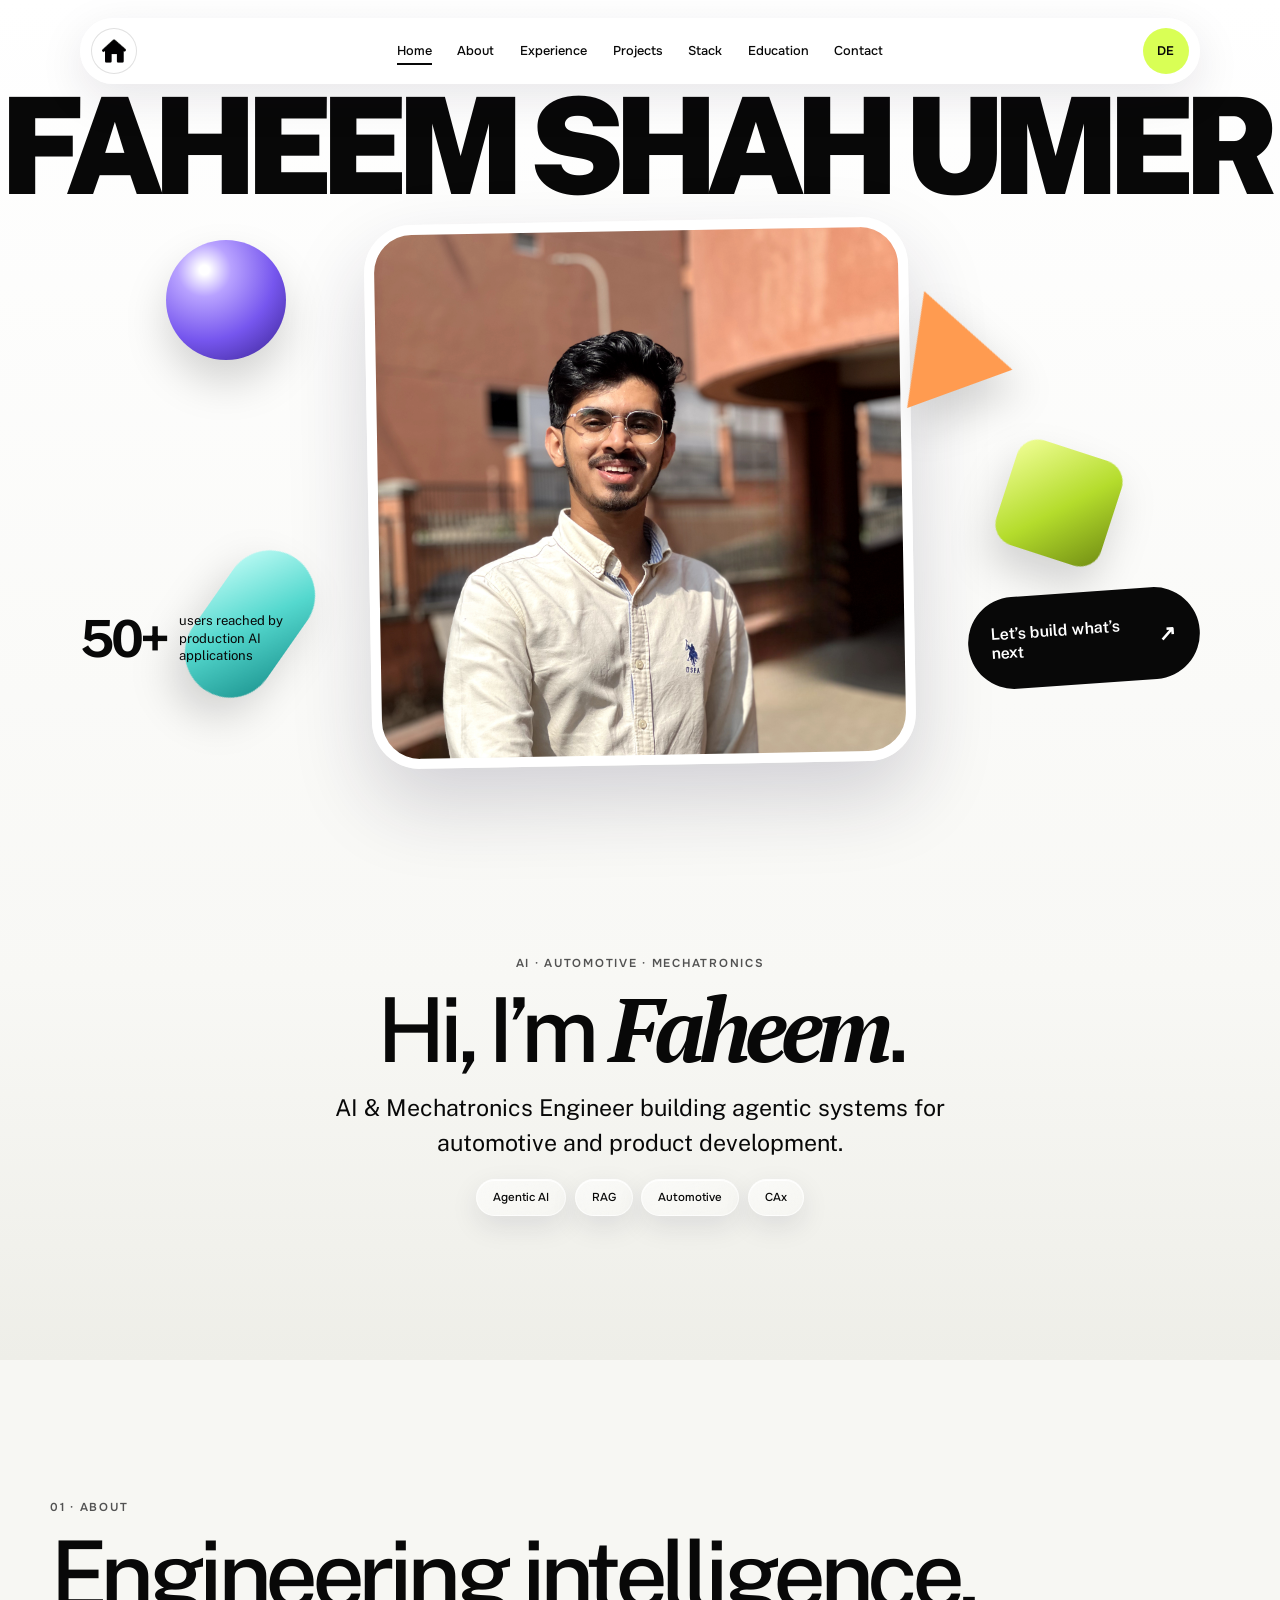
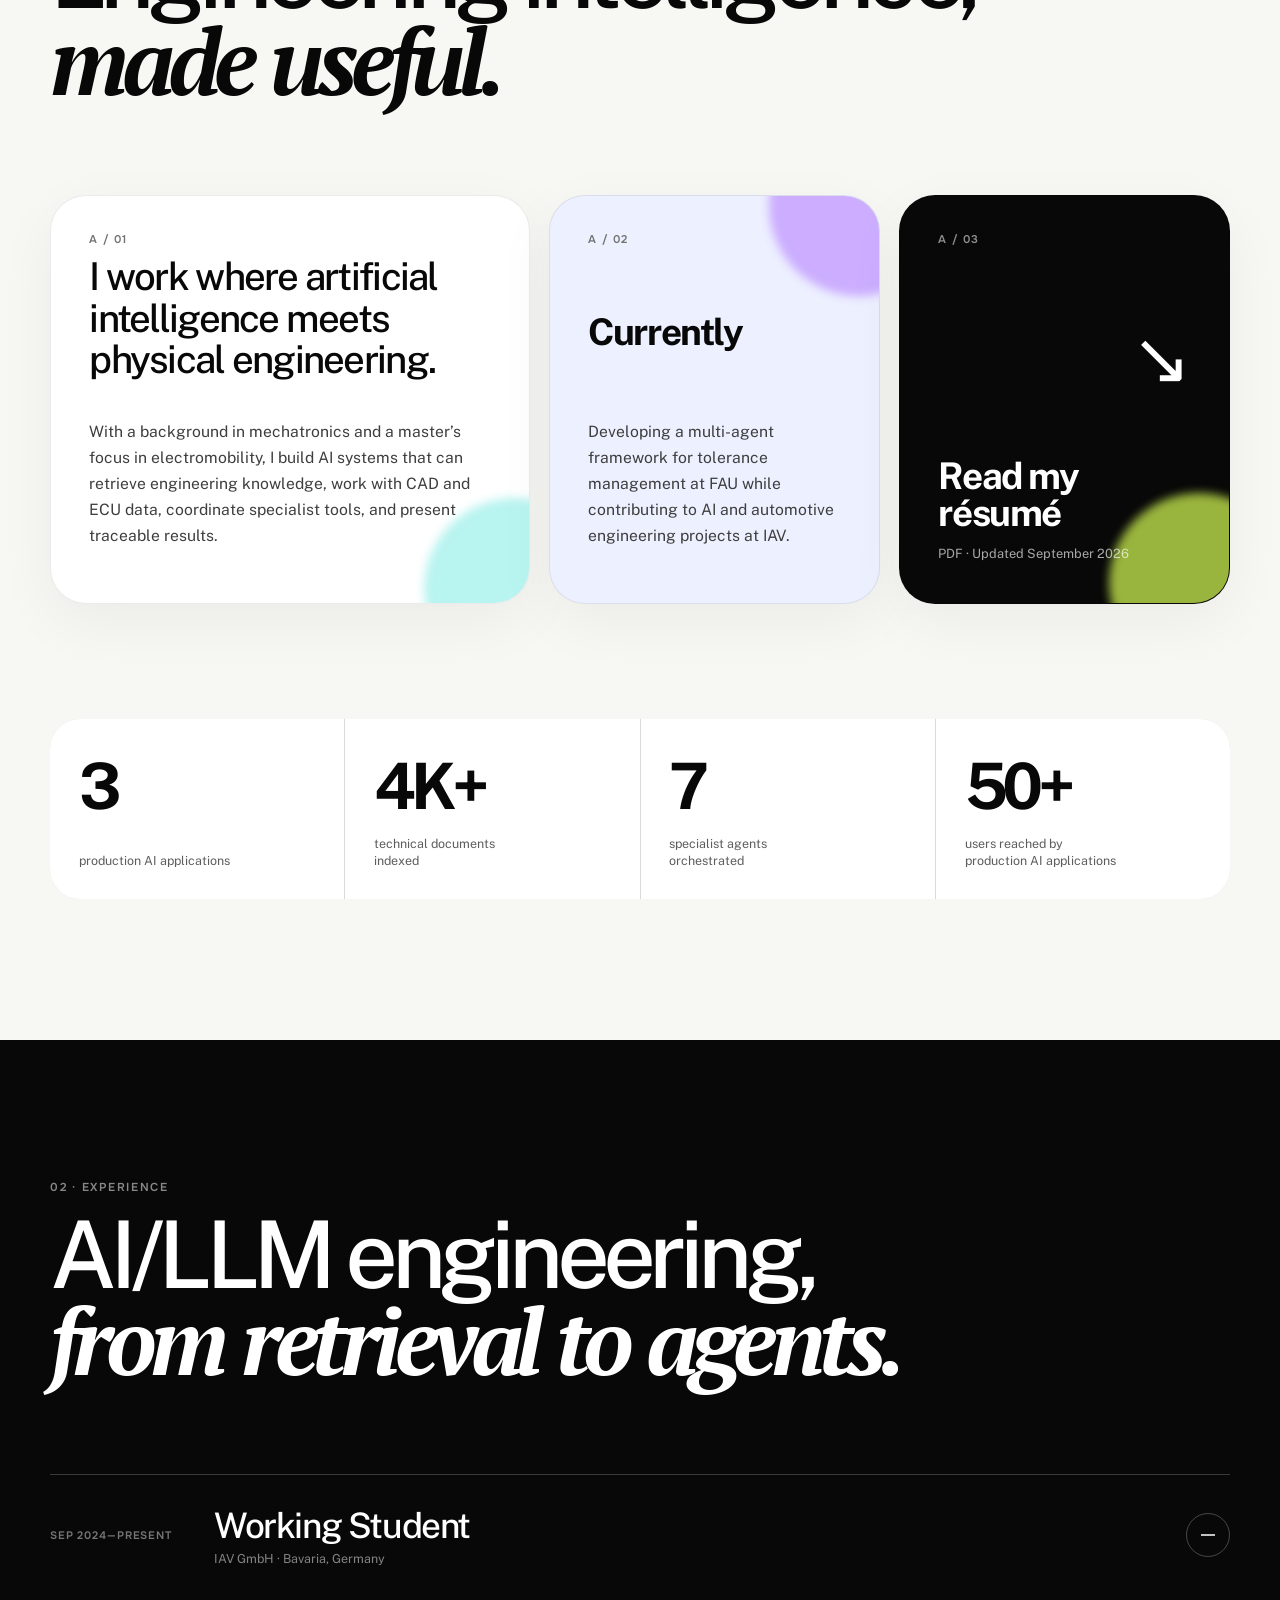
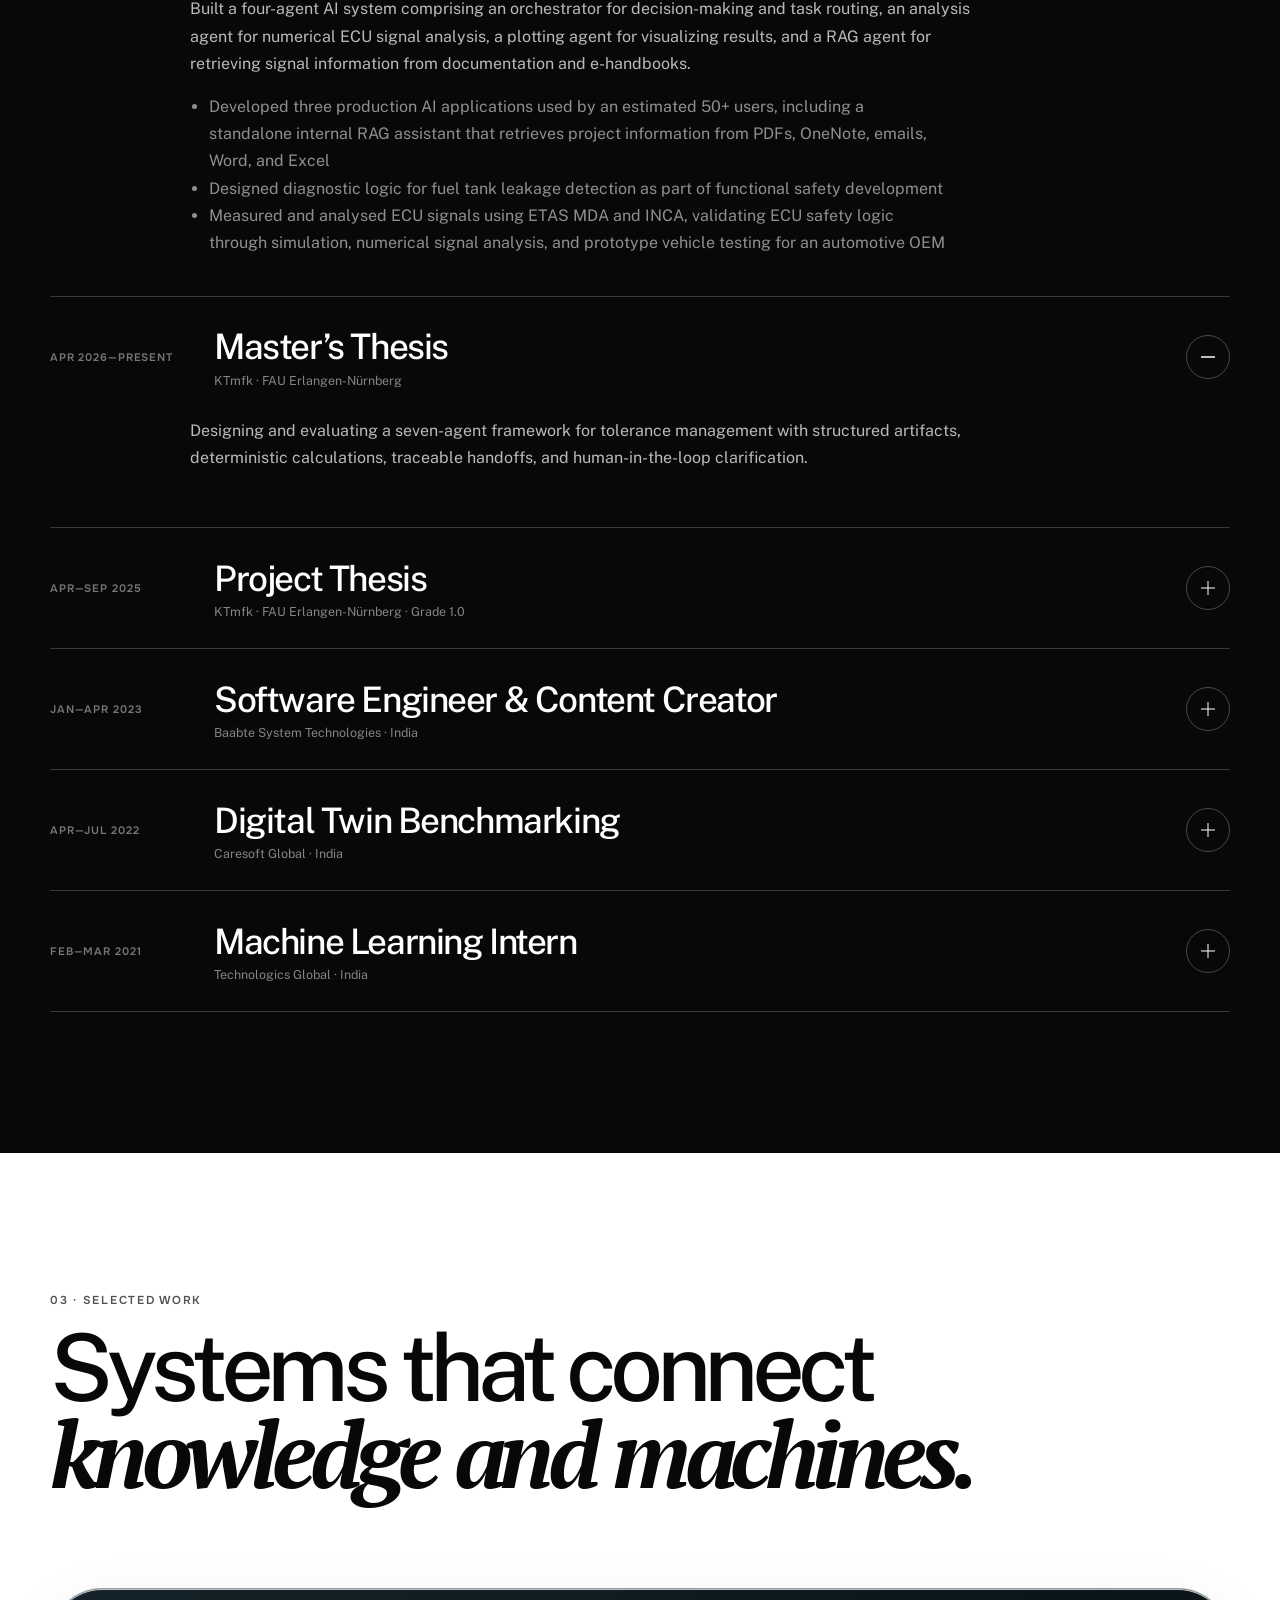
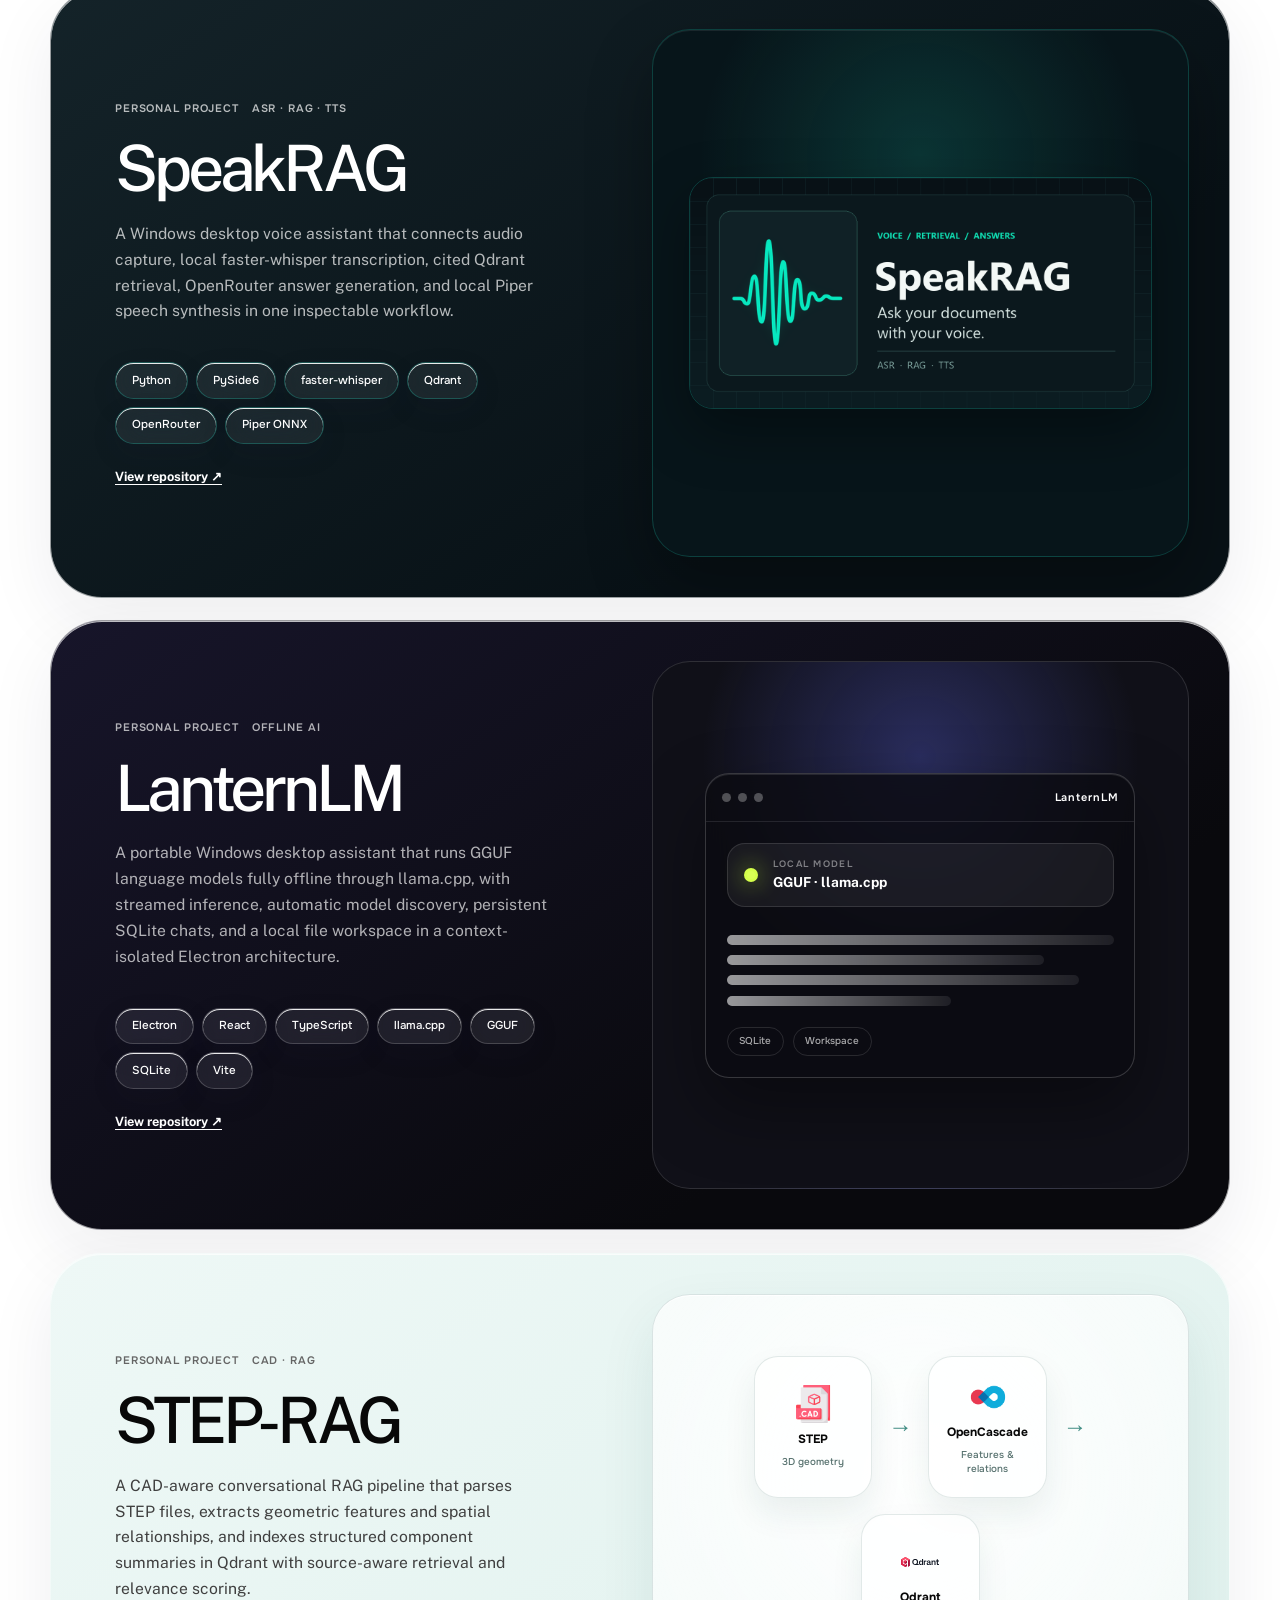
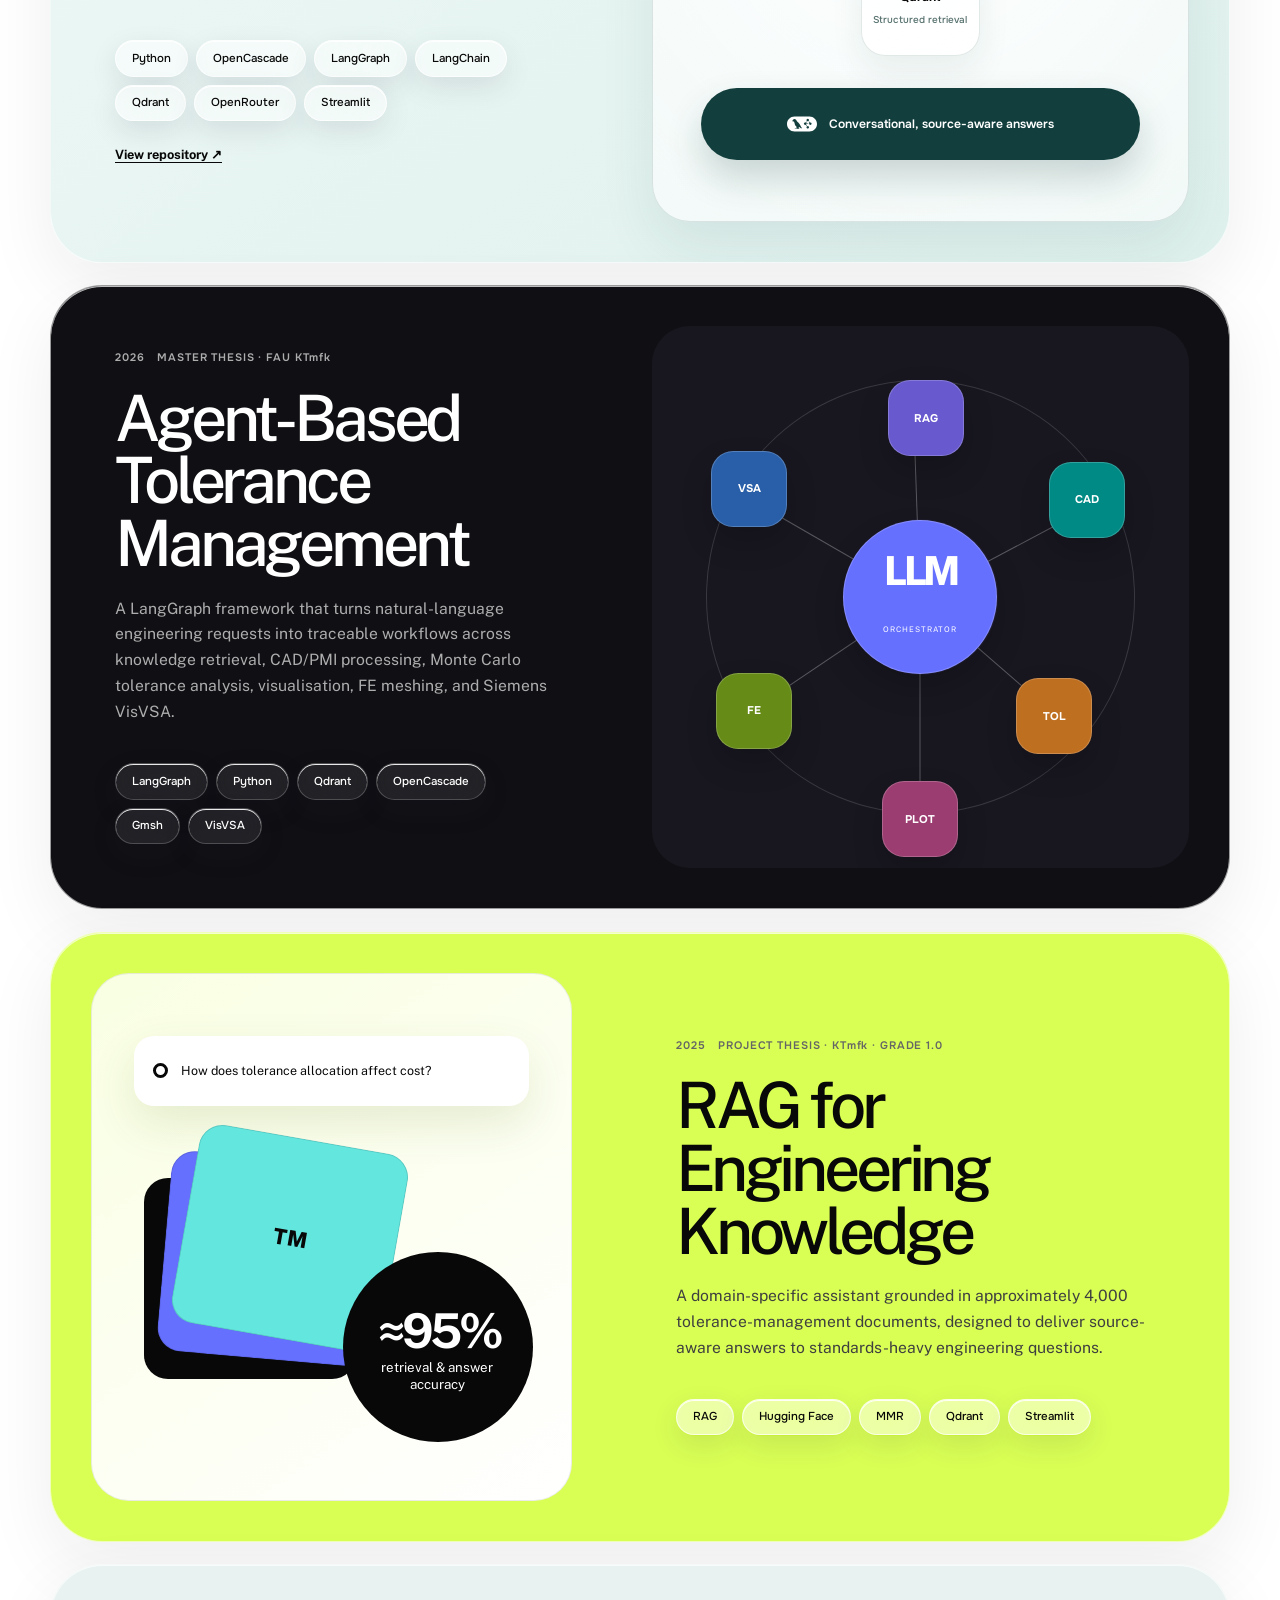
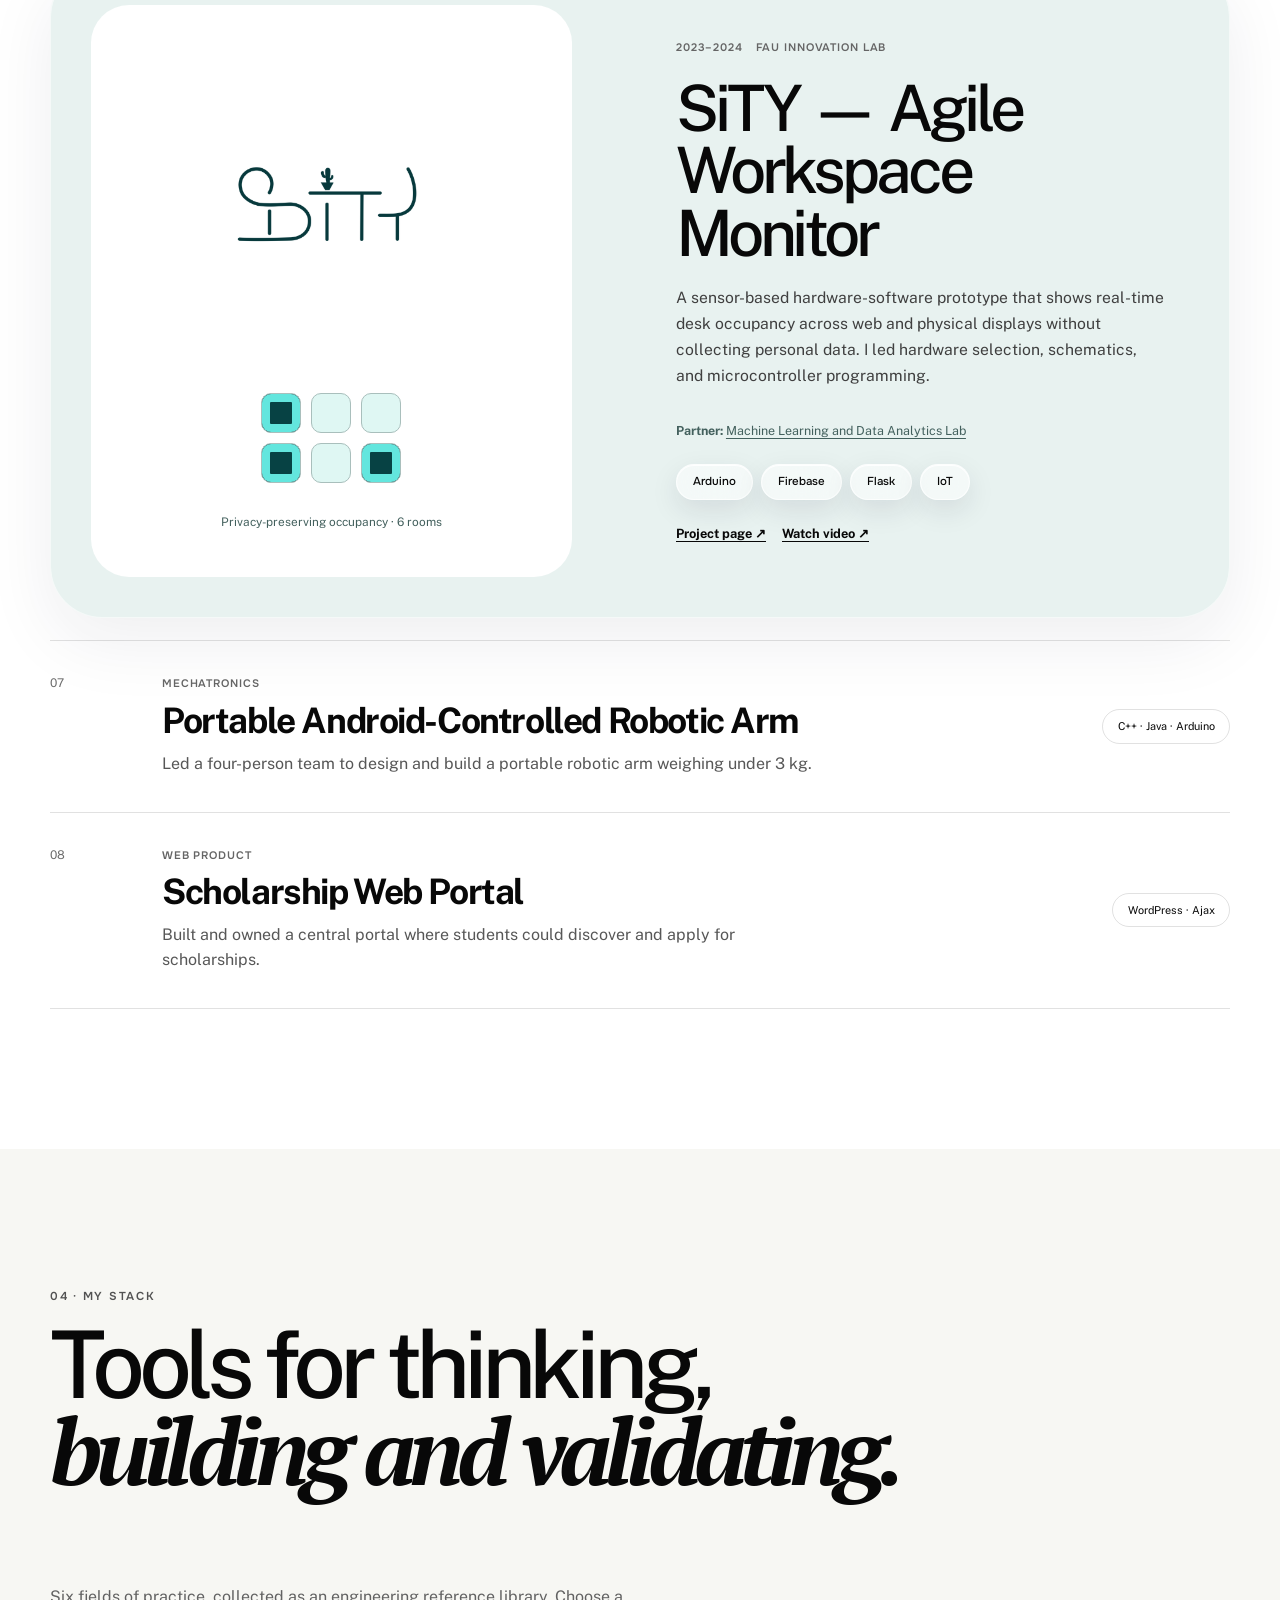
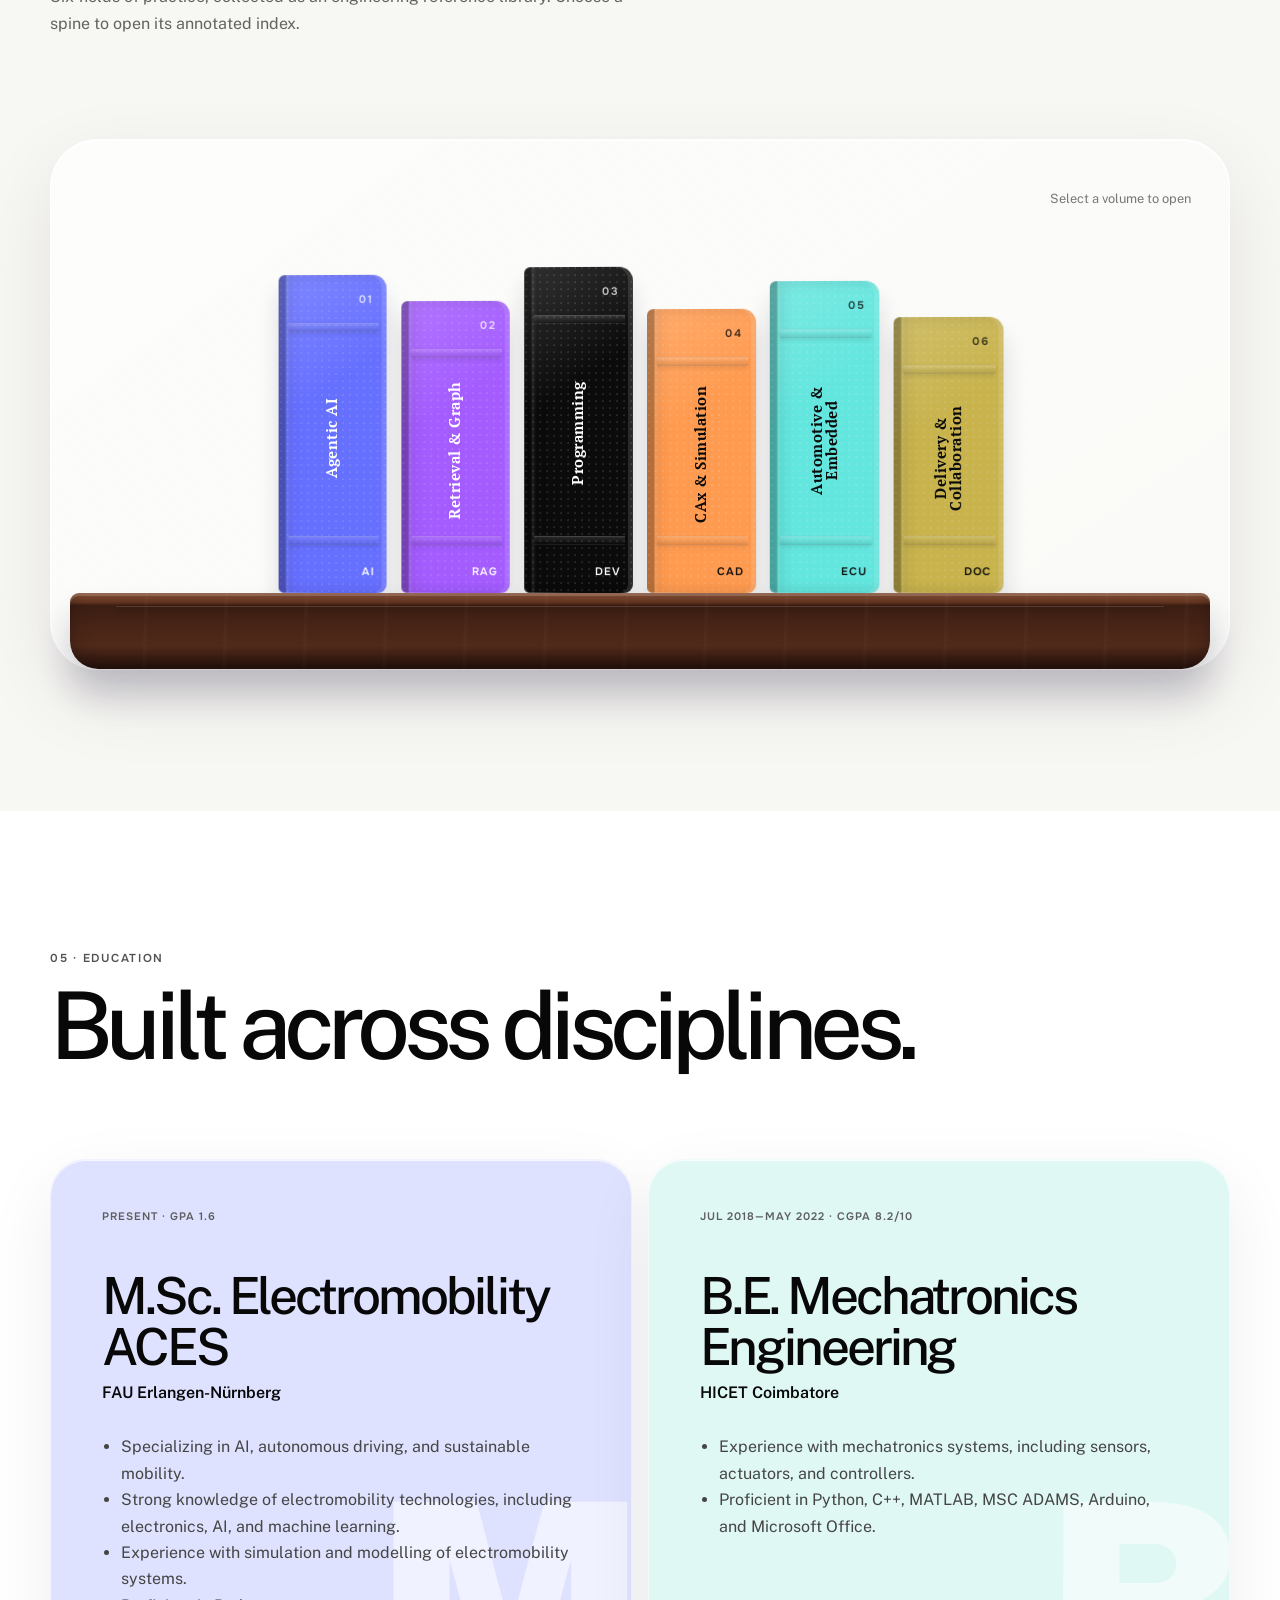
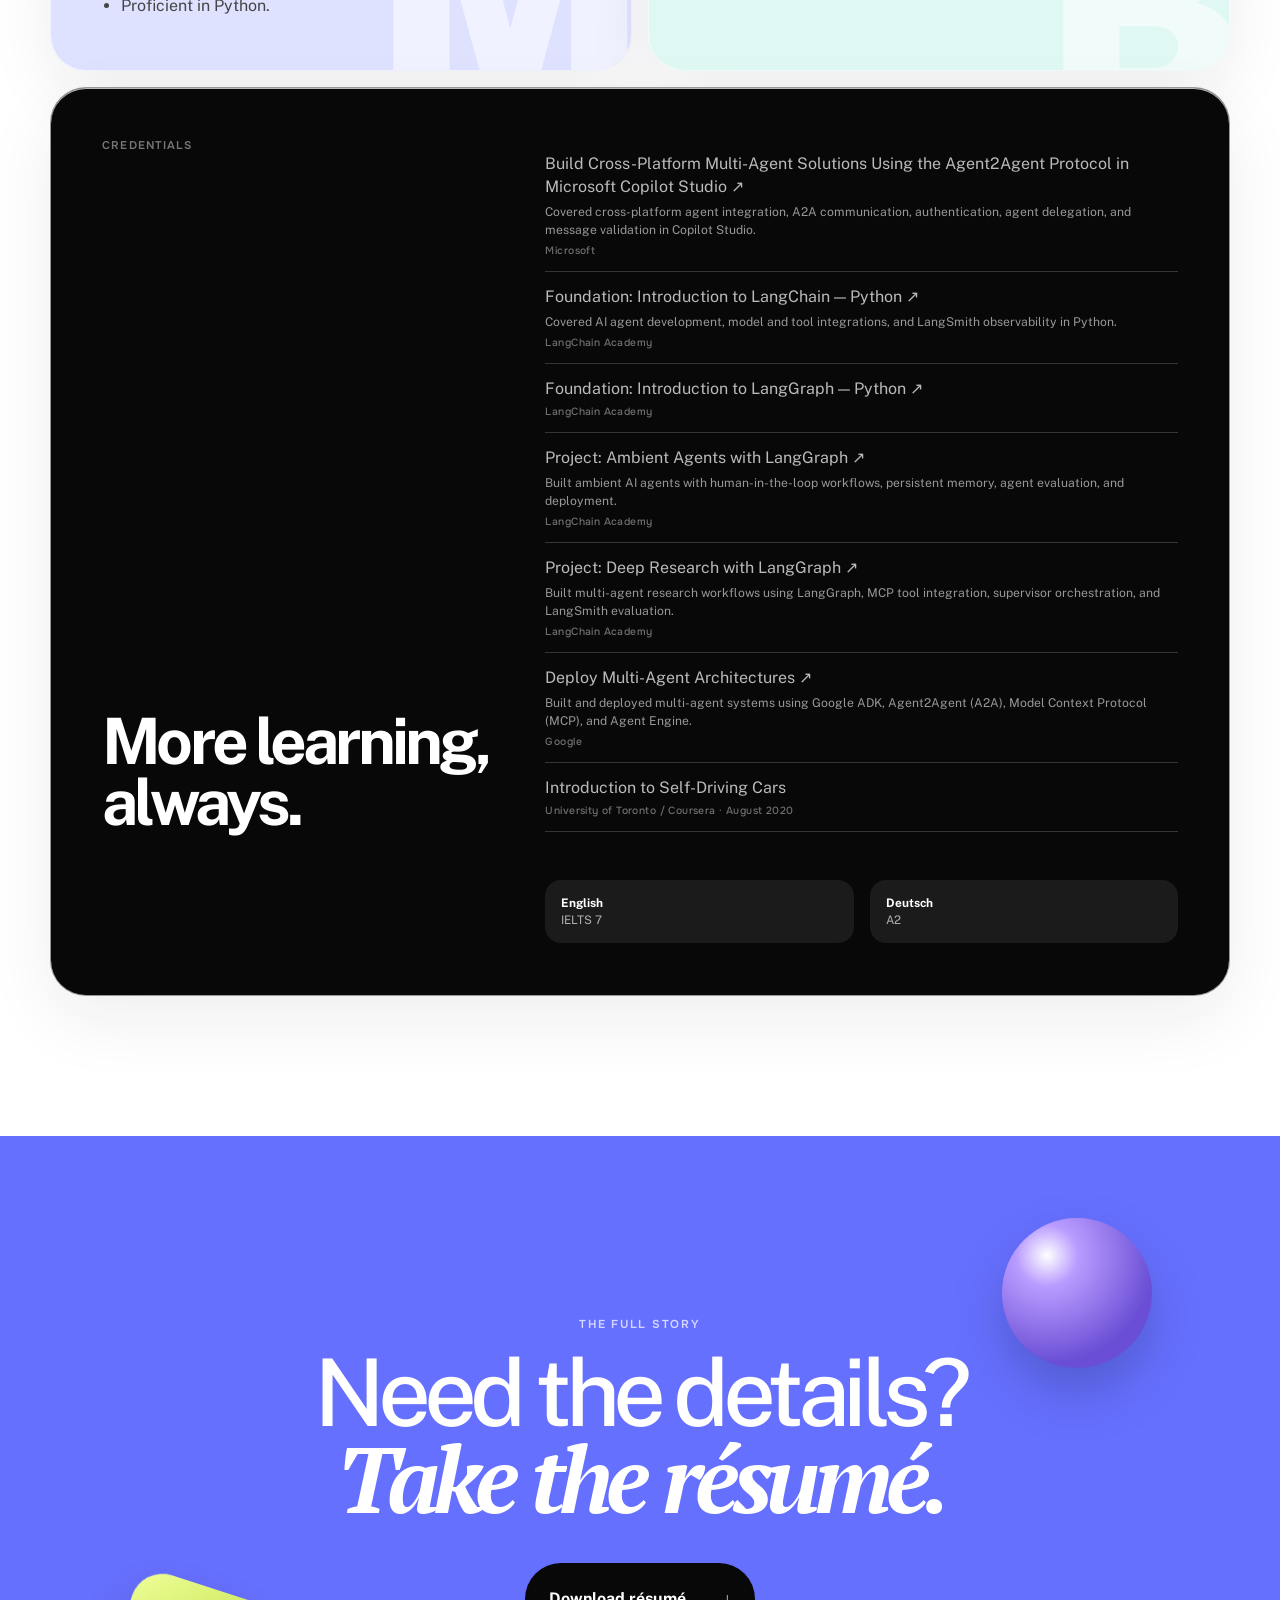
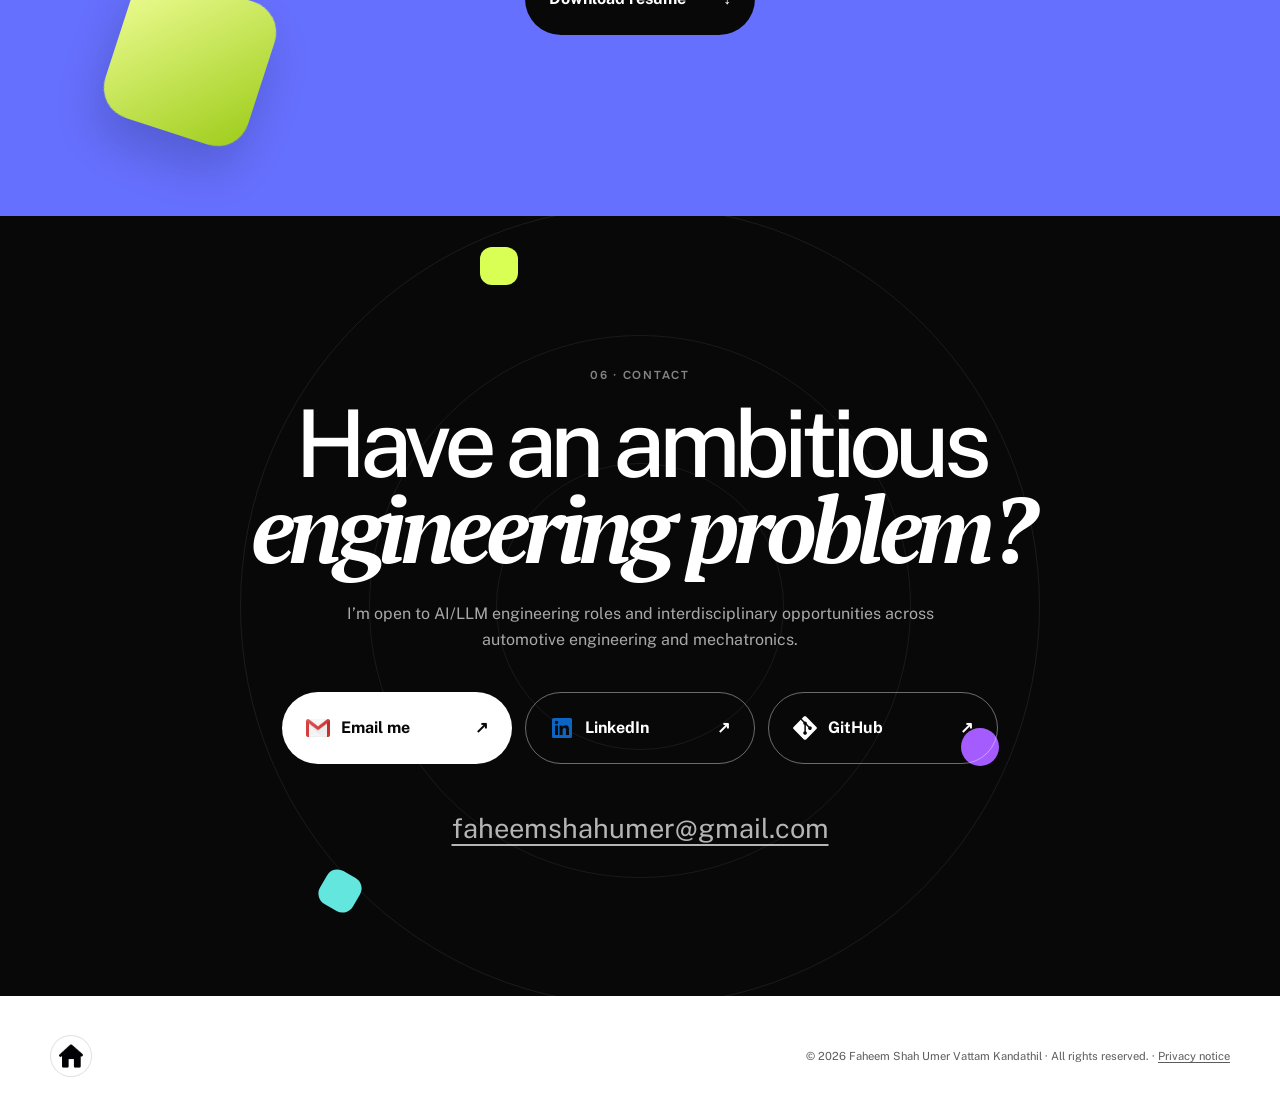
==== index.html @ 4f5b34a4 "Use SpeakRAG logos in portfolio stack" ====
<!doctype html>
<html lang="en">
<head>
  <meta charset="utf-8">
  <meta name="viewport" content="width=device-width, initial-scale=1">
  <title>Faheem Shah Umer — AI &amp; Mechatronics Engineer</title>
  <meta name="description" content="AI and mechatronics engineer building agentic systems for automotive and product development.">
  <meta name="theme-color" content="#f7f7f3">
  <link rel="icon" href="assets/favicon.svg" type="image/svg+xml">
  <link rel="canonical" href="https://faheem-shah-umer.github.io/">
  <meta property="og:type" content="website">
  <meta property="og:url" content="https://faheem-shah-umer.github.io/">
  <meta property="og:title" content="Faheem Shah Umer — AI &amp; Mechatronics Engineer">
  <meta property="og:description" content="Agentic AI, automotive engineering, and mechatronics — built into useful systems.">
  <meta property="og:image" content="https://faheem-shah-umer.github.io/assets/og.png">
  <meta name="twitter:card" content="summary_large_image">
  <meta name="twitter:title" content="Faheem Shah Umer — AI &amp; Mechatronics Engineer">
  <meta name="twitter:description" content="Agentic AI, automotive engineering, and mechatronics — built into useful systems.">
  <meta name="twitter:image" content="https://faheem-shah-umer.github.io/assets/og.png">
  <link rel="preconnect" href="https://fonts.googleapis.com">
  <link rel="preconnect" href="https://fonts.gstatic.com" crossorigin>
  <link href="https://fonts.googleapis.com/css2?family=Onest:wght@500;600&amp;family=PT+Serif:ital,wght@0,400;1,700&amp;family=Public+Sans:wght@400;500;600;700;800;900&amp;display=swap" rel="stylesheet">
  <link rel="stylesheet" href="styles.css">
  <script defer src="script.js"></script>
</head>
<body>
  <a class="skip-link" href="#main" data-en="Skip to content" data-de="Zum Inhalt springen">Skip to content</a>

  <header class="site-header" data-header>
    <a class="brand" href="#home" aria-label="Faheem Shah Umer, home"><img src="assets/icons/home.png" alt=""></a>
    <nav aria-label="Primary navigation" data-en-aria="Primary navigation" data-de-aria="Hauptnavigation">
      <a href="#home" data-en="Home" data-de="Start" aria-current="true">Home</a>
      <a href="#about" data-en="About" data-de="Über mich">About</a>
      <a href="#experience" data-en="Experience" data-de="Erfahrung">Experience</a>
      <a href="#projects" data-en="Projects" data-de="Projekte">Projects</a>
      <a href="#stack" data-en="Stack" data-de="Stack">Stack</a>
      <a href="#education" data-en="Education" data-de="Ausbildung">Education</a>
      <a href="#contact" data-en="Contact" data-de="Kontakt">Contact</a>
    </nav>
    <button class="language-toggle" type="button" data-language-toggle aria-label="Switch to German">DE</button>
  </header>

  <main id="main">
    <section class="hero" id="home" aria-labelledby="hero-title">
      <div class="name-track" aria-hidden="true"><span>FAHEEM SHAH UMER</span><span>FAHEEM SHAH UMER</span></div>
      <div class="shape shape-sphere" aria-hidden="true"></div>
      <div class="shape shape-cube" aria-hidden="true"></div>
      <div class="shape shape-cylinder" aria-hidden="true"></div>
      <div class="shape shape-pyramid" aria-hidden="true"></div>
      <div class="hero-portrait-wrap"><img class="hero-portrait" src="assets/faheem-portrait.jpg" alt="Faheem Shah Umer smiling outdoors" data-en-alt="Faheem Shah Umer smiling outdoors" data-de-alt="Faheem Shah Umer lächelt im Freien"></div>
      <div class="hero-copy">
        <p class="eyebrow" data-en="AI · AUTOMOTIVE · MECHATRONICS" data-de="KI · AUTOMOTIVE · MECHATRONIK">AI · AUTOMOTIVE · MECHATRONICS</p>
        <h1 id="hero-title"><span data-en="Hi, I’m" data-de="Hallo, ich bin">Hi, I’m</span> <em>Faheem</em>.</h1>
        <p class="hero-role" data-en="AI &amp; Mechatronics Engineer building agentic systems for automotive and product development." data-de="KI- und Mechatronikingenieur für agentische Systeme in der Automobil- und Produktentwicklung.">AI &amp; Mechatronics Engineer building agentic systems for automotive and product development.</p>
        <div class="hero-tags" aria-label="Areas of focus" data-en-aria="Areas of focus" data-de-aria="Schwerpunkte"><span data-en="Agentic AI" data-de="Agentische KI">Agentic AI</span><span>RAG</span><span>Automotive</span><span>CAx</span></div>
      </div>
      <a class="hero-cta magnetic" href="#contact"><span data-en="Let’s build what’s next" data-de="Lassen Sie uns Neues entwickeln">Let’s build what’s next</span><span class="arrow" aria-hidden="true">↗</span></a>
      <aside class="hero-proof" aria-label="Professional highlight" data-en-aria="Professional highlight" data-de-aria="Berufliches Highlight"><strong>50+</strong><span data-en="users reached by production AI applications" data-de="Nutzer von produktiv eingesetzten KI-Anwendungen">users reached by production AI applications</span></aside>
    </section>

    <section class="section about-section" id="about" aria-labelledby="about-title">
      <div class="section-heading reveal"><p class="section-kicker" data-en="01 · ABOUT" data-de="01 · ÜBER MICH">01 · ABOUT</p><h2 id="about-title"><span data-en="Engineering intelligence," data-de="Technische Intelligenz,">Engineering intelligence,</span><br><em data-en="made useful." data-de="praktisch nutzbar.">made useful.</em></h2></div>
      <div class="about-layout">
        <article class="about-card about-card-main reveal"><p class="card-index">A / 01</p><p class="about-lead" data-en="I work where artificial intelligence meets physical engineering." data-de="Ich arbeite dort, wo künstliche Intelligenz auf physische Technik trifft.">I work where artificial intelligence meets physical engineering.</p><p data-en="With a background in mechatronics and a master’s focus in electromobility, I build AI systems that can retrieve engineering knowledge, work with CAD and ECU data, coordinate specialist tools, and present traceable results." data-de="Mit einem Hintergrund in Mechatronik und einem Master-Schwerpunkt in Elektromobilität entwickle ich KI-Systeme, die technisches Wissen abrufen, mit CAD- und ECU-Daten arbeiten, Spezialwerkzeuge koordinieren und nachvollziehbare Ergebnisse liefern.">With a background in mechatronics and a master’s focus in electromobility, I build AI systems that can retrieve engineering knowledge, work with CAD and ECU data, coordinate specialist tools, and present traceable results.</p></article>
        <article class="about-card about-card-focus reveal"><p class="card-index">A / 02</p><h3 data-en="Currently" data-de="Aktuell">Currently</h3><p data-en="Developing a multi-agent framework for tolerance management at FAU while contributing to AI and automotive engineering projects at IAV." data-de="Entwicklung eines Multi-Agenten-Frameworks für das Toleranzmanagement an der FAU sowie Mitarbeit an KI- und Automotive-Engineering-Projekten bei IAV.">Developing a multi-agent framework for tolerance management at FAU while contributing to AI and automotive engineering projects at IAV.</p></article>
        <a class="about-card resume-card reveal" href="assets/FaheemResume.pdf" download><p class="card-index">A / 03</p><span class="resume-arrow" aria-hidden="true">↘</span><div><h3 data-en="Read my résumé" data-de="Lebenslauf ansehen">Read my résumé</h3><p data-resume-updated data-en="PDF · Updated September 2026" data-de="PDF · Aktualisiert September 2026">PDF · Updated September 2026</p></div></a>
      </div>
      <div class="metrics-grid reveal" aria-label="Selected outcomes" data-en-aria="Selected outcomes" data-de-aria="Ausgewählte Ergebnisse"><div><strong>3</strong><span data-en="production AI applications" data-de="produktive KI-Anwendungen">production AI applications</span></div><div><strong>4K+</strong><span data-en="technical documents indexed" data-de="indexierte technische Dokumente">technical documents indexed</span></div><div><strong>7</strong><span data-en="specialist agents orchestrated" data-de="orchestrierte Spezialagenten">specialist agents orchestrated</span></div><div><strong>50+</strong><span data-en="users reached by production AI applications" data-de="Nutzer von produktiv eingesetzten KI-Anwendungen">users reached by production AI applications</span></div></div>
    </section>

    <section class="section projects-section" id="projects" aria-labelledby="projects-title">
      <div class="section-heading reveal"><p class="section-kicker" data-en="03 · SELECTED WORK" data-de="03 · AUSGEWÄHLTE PROJEKTE">03 · SELECTED WORK</p><h2 id="projects-title"><span data-en="Systems that connect" data-de="Systeme, die">Systems that connect</span><br><em data-en="knowledge and machines." data-de="Wissen und Maschinen verbinden.">knowledge and machines.</em></h2></div>
      <div class="featured-projects">
        <article class="project project-speakrag reveal">
          <div class="project-copy"><div class="project-meta"><span data-en="PERSONAL PROJECT" data-de="PERSÖNLICHES PROJEKT">PERSONAL PROJECT</span><span>ASR · RAG · TTS</span></div><h3>SpeakRAG</h3><p data-en="A Windows desktop voice assistant that connects audio capture, local faster-whisper transcription, cited Qdrant retrieval, OpenRouter answer generation, and local Piper speech synthesis in one inspectable workflow." data-de="Ein Windows-Desktop-Sprachassistent, der Audioaufnahme, lokale Transkription mit faster-whisper, quellenbezogenes Retrieval mit Qdrant, Antwortgenerierung über OpenRouter und lokale Sprachsynthese mit Piper in einem nachvollziehbaren Workflow verbindet.">A Windows desktop voice assistant that connects audio capture, local faster-whisper transcription, cited Qdrant retrieval, OpenRouter answer generation, and local Piper speech synthesis in one inspectable workflow.</p><ul class="tag-list" aria-label="Technologies" data-en-aria="Technologies" data-de-aria="Technologien"><li>Python</li><li>PySide6</li><li>faster-whisper</li><li>Qdrant</li><li>OpenRouter</li><li>Piper ONNX</li></ul><div class="project-links"><a href="https://github.com/faheem-shah-umer/SpeakRAG" target="_blank" rel="noreferrer"><span data-en="View repository" data-de="Repository ansehen">View repository</span> ↗</a></div></div>
          <div class="speakrag-visual" aria-label="SpeakRAG voice, retrieval, and answer workflow" data-en-aria="SpeakRAG voice, retrieval, and answer workflow" data-de-aria="SpeakRAG-Workflow für Sprache, Retrieval und Antworten"><img src="assets/speakrag-preview.png" alt="SpeakRAG — ask your documents with your voice"></div>
        </article>
        <article class="project project-lantern reveal">
          <div class="project-copy"><div class="project-meta"><span data-en="PERSONAL PROJECT" data-de="PERSÖNLICHES PROJEKT">PERSONAL PROJECT</span><span>OFFLINE AI</span></div><h3>LanternLM</h3><p data-en="A portable Windows desktop assistant that runs GGUF language models fully offline through llama.cpp, with streamed inference, automatic model discovery, persistent SQLite chats, and a local file workspace in a context-isolated Electron architecture." data-de="Ein portabler Windows-Desktop-Assistent, der GGUF-Sprachmodelle über llama.cpp vollständig offline ausführt – mit gestreamter Inferenz, automatischer Modellerkennung, persistenten SQLite-Chats und einem lokalen Datei-Arbeitsbereich in einer kontextisolierten Electron-Architektur.">A portable Windows desktop assistant that runs GGUF language models fully offline through llama.cpp, with streamed inference, automatic model discovery, persistent SQLite chats, and a local file workspace in a context-isolated Electron architecture.</p><ul class="tag-list" aria-label="Technologies" data-en-aria="Technologies" data-de-aria="Technologien"><li>Electron</li><li>React</li><li>TypeScript</li><li>llama.cpp</li><li>GGUF</li><li>SQLite</li><li>Vite</li></ul><div class="project-links"><a href="https://github.com/faheem-shah-umer/LanternLM" target="_blank" rel="noreferrer"><span data-en="View repository" data-de="Repository ansehen">View repository</span> ↗</a></div></div>
          <div class="lantern-visual" aria-label="LanternLM offline AI assistant interface" data-en-aria="LanternLM offline AI assistant interface" data-de-aria="Benutzeroberfläche des Offline-KI-Assistenten LanternLM"><div class="lantern-window"><div class="lantern-window-bar"><span></span><span></span><span></span><strong>LanternLM</strong></div><div class="lantern-model"><span class="lantern-status"></span><div><small>LOCAL MODEL</small><strong>GGUF · llama.cpp</strong></div></div><div class="lantern-stream"><span></span><span></span><span></span><span></span></div><div class="lantern-storage"><span>SQLite</span><span>Workspace</span></div></div></div>
        </article>
        <article class="project project-step-rag reveal">
          <div class="project-copy"><div class="project-meta"><span data-en="PERSONAL PROJECT" data-de="PERSÖNLICHES PROJEKT">PERSONAL PROJECT</span><span>CAD · RAG</span></div><h3>STEP-RAG</h3><p data-en="A CAD-aware conversational RAG pipeline that parses STEP files, extracts geometric features and spatial relationships, and indexes structured component summaries in Qdrant with source-aware retrieval and relevance scoring." data-de="Eine CAD-spezifische, dialogorientierte RAG-Pipeline, die STEP-Dateien verarbeitet, geometrische Merkmale und räumliche Beziehungen extrahiert und strukturierte Bauteilzusammenfassungen für quellenbezogenes Retrieval mit Relevanzbewertung in Qdrant indexiert.">A CAD-aware conversational RAG pipeline that parses STEP files, extracts geometric features and spatial relationships, and indexes structured component summaries in Qdrant with source-aware retrieval and relevance scoring.</p><ul class="tag-list" aria-label="Technologies" data-en-aria="Technologies" data-de-aria="Technologien"><li>Python</li><li>OpenCascade</li><li>LangGraph</li><li>LangChain</li><li>Qdrant</li><li>OpenRouter</li><li>Streamlit</li></ul><div class="project-links"><a href="https://github.com/faheem-shah-umer/Step-RAG-chatbot" target="_blank" rel="noreferrer"><span data-en="View repository" data-de="Repository ansehen">View repository</span> ↗</a></div></div>
          <div class="step-rag-visual" aria-label="STEP-RAG retrieval pipeline" data-en-aria="STEP-RAG retrieval pipeline" data-de-aria="STEP-RAG-Retrieval-Pipeline"><div class="step-rag-stage"><img src="assets/icons/cad.png" alt=""><span>STEP</span><small data-en="3D geometry" data-de="3D-Geometrie">3D geometry</small></div><span class="step-rag-arrow" aria-hidden="true">→</span><div class="step-rag-stage"><img src="assets/icons/openCascade.png" alt=""><span>OpenCascade</span><small data-en="Features &amp; relations" data-de="Merkmale &amp; Beziehungen">Features &amp; relations</small></div><span class="step-rag-arrow" aria-hidden="true">→</span><div class="step-rag-stage"><img src="assets/icons/qdrant-logo-red-black.svg" alt=""><span>Qdrant</span><small data-en="Structured retrieval" data-de="Strukturiertes Retrieval">Structured retrieval</small></div><div class="step-rag-query"><img src="assets/icons/LangGraph.svg" alt=""><span data-en="Conversational, source-aware answers" data-de="Dialogorientierte Antworten mit Quellenbezug">Conversational, source-aware answers</span></div></div>
        </article>
        <article class="project project-thesis reveal">
          <div class="project-copy"><div class="project-meta"><span>2026</span><span data-en="MASTER THESIS · FAU KTmfk" data-de="MASTERARBEIT · FAU KTmfk">MASTER THESIS · FAU KTmfk</span></div><h3 data-en="Agent-Based Tolerance Management" data-de="Agentenbasiertes Toleranzmanagement">Agent-Based Tolerance Management</h3><p data-en="A LangGraph framework that turns natural-language engineering requests into traceable workflows across knowledge retrieval, CAD/PMI processing, Monte Carlo tolerance analysis, visualisation, FE meshing, and Siemens VisVSA." data-de="Ein LangGraph-Framework, das natürlichsprachliche Engineering-Anfragen in nachvollziehbare Workflows für Wissensabruf, CAD/PMI-Verarbeitung, Monte-Carlo-Toleranzanalyse, Visualisierung, FE-Vernetzung und Siemens VisVSA überführt.">A LangGraph framework that turns natural-language engineering requests into traceable workflows across knowledge retrieval, CAD/PMI processing, Monte Carlo tolerance analysis, visualisation, FE meshing, and Siemens VisVSA.</p><ul class="tag-list" aria-label="Technologies" data-en-aria="Technologies" data-de-aria="Technologien"><li>LangGraph</li><li>Python</li><li>Qdrant</li><li>OpenCascade</li><li>Gmsh</li><li>VisVSA</li></ul></div>
          <div class="agent-visual" aria-label="Simplified diagram of a seven-agent engineering system" data-en-aria="Simplified diagram of a seven-agent engineering system" data-de-aria="Vereinfachtes Diagramm eines Engineering-Systems mit sieben Agenten"><div class="agent-core"><span>LLM</span><small>ORCHESTRATOR</small></div><div class="agent-node agent-one">RAG</div><div class="agent-node agent-two">CAD</div><div class="agent-node agent-three">TOL</div><div class="agent-node agent-four">PLOT</div><div class="agent-node agent-five">FE</div><div class="agent-node agent-six">VSA</div><i class="connector connector-one"></i><i class="connector connector-two"></i><i class="connector connector-three"></i><i class="connector connector-four"></i><i class="connector connector-five"></i><i class="connector connector-six"></i></div>
        </article>
        <article class="project project-rag reveal">
          <div class="rag-visual" aria-hidden="true"><div class="search-box"><span class="search-dot"></span><span data-en="How does tolerance allocation affect cost?" data-de="Wie beeinflusst die Toleranzzuweisung die Kosten?">How does tolerance allocation affect cost?</span></div><div class="document-stack"><span>ISO GPS</span><span>GD&amp;T</span><span>TM</span></div><div class="rag-score"><strong>≈95%</strong><small data-en="retrieval &amp; answer accuracy" data-de="Abruf- &amp; Antwortgenauigkeit">retrieval &amp; answer accuracy</small></div></div>
          <div class="project-copy"><div class="project-meta"><span>2025</span><span data-en="PROJECT THESIS · KTmfk · GRADE 1.0" data-de="PROJEKTARBEIT · KTmfk · NOTE 1,0">PROJECT THESIS · KTmfk · GRADE 1.0</span></div><h3 data-en="RAG for Engineering Knowledge" data-de="RAG für technisches Wissen">RAG for Engineering Knowledge</h3><p data-en="A domain-specific assistant grounded in approximately 4,000 tolerance-management documents, designed to deliver source-aware answers to standards-heavy engineering questions." data-de="Ein domänenspezifischer Assistent auf Basis von rund 4.000 Dokumenten zum Toleranzmanagement, entwickelt für quellenbezogene Antworten auf normintensive technische Fragen.">A domain-specific assistant grounded in approximately 4,000 tolerance-management documents, designed to deliver source-aware answers to standards-heavy engineering questions.</p><ul class="tag-list" aria-label="Technologies" data-en-aria="Technologies" data-de-aria="Technologien"><li>RAG</li><li>Hugging Face</li><li>MMR</li><li>Qdrant</li><li>Streamlit</li></ul></div>
        </article>
        <article class="project project-sity reveal">
          <div class="sity-visual"><img src="assets/sity-logo.png" alt="SiTY logo"><div class="desk-grid" aria-hidden="true"><span class="busy"></span><span></span><span></span><span class="busy"></span><span></span><span class="busy"></span></div><p data-en="Privacy-preserving occupancy · 6 rooms" data-de="Datenschutzfreundliche Belegung · 6 Räume">Privacy-preserving occupancy · 6 rooms</p></div>
          <div class="project-copy"><div class="project-meta"><span>2023–2024</span><span>FAU INNOVATION LAB</span></div><h3 data-en="SiTY — Agile Workspace Monitor" data-de="SiTY — Monitor für agile Arbeitsplätze">SiTY — Agile Workspace Monitor</h3><p data-en="A sensor-based hardware-software prototype that shows real-time desk occupancy across web and physical displays without collecting personal data. I led hardware selection, schematics, and microcontroller programming." data-de="Ein sensorbasierter Hardware-Software-Prototyp, der die Echtzeitbelegung von Arbeitsplätzen auf Web- und physischen Anzeigen darstellt, ohne personenbezogene Daten zu erfassen. Ich verantwortete Hardwareauswahl, Schaltpläne und Mikrocontroller-Programmierung.">A sensor-based hardware-software prototype that shows real-time desk occupancy across web and physical displays without collecting personal data. I led hardware selection, schematics, and microcontroller programming.</p><p class="project-partner"><strong>Partner:</strong> <a href="https://www.mad.tf.fau.de/" target="_blank" rel="noreferrer">Machine Learning and Data Analytics Lab</a></p><ul class="tag-list" aria-label="Technologies" data-en-aria="Technologies" data-de-aria="Technologien"><li>Arduino</li><li>Firebase</li><li>Flask</li><li>IoT</li></ul><div class="project-links"><a href="https://www.mad.tf.fau.de/research/projects/sity/" target="_blank" rel="noreferrer"><span data-en="Project page" data-de="Projektseite">Project page</span> ↗</a><a href="https://youtu.be/wDUBwK15-LU" target="_blank" rel="noreferrer"><span data-en="Watch video" data-de="Video ansehen">Watch video</span> ↗</a></div></div>
        </article>
      </div>
      <div class="compact-projects">
        <article class="compact-project reveal"><span class="compact-number">07</span><div><p class="project-meta" data-en="MECHATRONICS" data-de="MECHATRONIK">MECHATRONICS</p><h3 data-en="Portable Android-Controlled Robotic Arm" data-de="Tragbarer, Android-gesteuerter Roboterarm">Portable Android-Controlled Robotic Arm</h3><p data-en="Led a four-person team to design and build a portable robotic arm weighing under 3 kg." data-de="Leitung eines vierköpfigen Teams bei Konstruktion und Bau eines tragbaren Roboterarms unter 3 kg.">Led a four-person team to design and build a portable robotic arm weighing under 3 kg.</p></div><span class="compact-tech">C++ · Java · Arduino</span></article>
        <article class="compact-project reveal"><span class="compact-number">08</span><div><p class="project-meta" data-en="WEB PRODUCT" data-de="WEBPRODUKT">WEB PRODUCT</p><h3 data-en="Scholarship Web Portal" data-de="Webportal für Stipendien">Scholarship Web Portal</h3><p data-en="Built and owned a central portal where students could discover and apply for scholarships." data-de="Entwicklung und Betreuung eines zentralen Portals, über das Studierende Stipendien finden und sich bewerben konnten.">Built and owned a central portal where students could discover and apply for scholarships.</p></div><span class="compact-tech">WordPress · Ajax</span></article>
      </div>
    </section>

    <section class="section experience-section" id="experience" aria-labelledby="experience-title">
      <div class="section-heading section-heading-light reveal"><p class="section-kicker" data-en="02 · EXPERIENCE" data-de="02 · ERFAHRUNG">02 · EXPERIENCE</p><h2 id="experience-title"><span data-en="AI/LLM engineering," data-de="AI/LLM Engineering,">AI/LLM engineering,</span><br><em data-en="from retrieval to agents." data-de="von Retrieval bis zu Agenten.">from retrieval to agents.</em></h2></div>
      <div class="timeline">
        <details class="timeline-item reveal" open><summary><span class="timeline-year" data-en="SEP 2024—PRESENT" data-de="SEPT. 2024—HEUTE">SEP 2024—PRESENT</span><span><strong data-en="Working Student" data-de="Werkstudent">Working Student</strong><small data-en="IAV GmbH · Bavaria, Germany" data-de="IAV GmbH · Bayern, Deutschland">IAV GmbH · Bavaria, Germany</small></span><span class="details-icon" aria-hidden="true"></span></summary><div class="timeline-content"><p data-en="Built a four-agent AI system comprising an orchestrator for decision-making and task routing, an analysis agent for numerical ECU signal analysis, a plotting agent for visualizing results, and a RAG agent for retrieving signal information from documentation and e-handbooks." data-de="Aufbau eines KI-Systems aus vier Agenten: ein Orchestrator für Entscheidungsfindung und Aufgabenrouting, ein Analyseagent für numerische ECU-Signalanalyse, ein Plot-Agent zur Visualisierung der Ergebnisse und ein RAG-Agent zum Abruf von Signalinformationen aus Dokumentationen und E-Handbüchern.">Built a four-agent AI system comprising an orchestrator for decision-making and task routing, an analysis agent for numerical ECU signal analysis, a plotting agent for visualizing results, and a RAG agent for retrieving signal information from documentation and e-handbooks.</p><ul><li data-en="Developed three production AI applications used by an estimated 50+ users, including a standalone internal RAG assistant that retrieves project information from PDFs, OneNote, emails, Word, and Excel" data-de="Entwicklung von drei produktiv eingesetzten KI-Anwendungen für schätzungsweise mehr als 50 Nutzer, darunter ein eigenständiger interner RAG-Assistent, der Projektinformationen aus PDFs, OneNote, E-Mails, Word und Excel abruft">Developed three production AI applications used by an estimated 50+ users, including a standalone internal RAG assistant that retrieves project information from PDFs, OneNote, emails, Word, and Excel</li><li data-en="Designed diagnostic logic for fuel tank leakage detection as part of functional safety development" data-de="Entwicklung von Diagnoselogik zur Erkennung von Kraftstofftank-Leckagen im Rahmen der funktionalen Sicherheit">Designed diagnostic logic for fuel tank leakage detection as part of functional safety development</li><li data-en="Measured and analysed ECU signals using ETAS MDA and INCA, validating ECU safety logic through simulation, numerical signal analysis, and prototype vehicle testing for an automotive OEM" data-de="Messung und Analyse von ECU-Signalen mit ETAS MDA und INCA sowie Validierung der ECU-Sicherheitslogik durch Simulation, numerische Signalanalyse und Erprobung am Prototypenfahrzeug für einen Automobilhersteller">Measured and analysed ECU signals using ETAS MDA and INCA, validating ECU safety logic through simulation, numerical signal analysis, and prototype vehicle testing for an automotive OEM</li></ul></div></details>
        <details class="timeline-item reveal" open><summary><span class="timeline-year" data-en="APR 2026—PRESENT" data-de="APR. 2026—HEUTE">APR 2026—PRESENT</span><span><strong data-en="Master’s Thesis" data-de="Masterarbeit">Master’s Thesis</strong><small>KTmfk · FAU Erlangen-Nürnberg</small></span><span class="details-icon" aria-hidden="true"></span></summary><div class="timeline-content"><p data-en="Designing and evaluating a seven-agent framework for tolerance management with structured artifacts, deterministic calculations, traceable handoffs, and human-in-the-loop clarification." data-de="Entwicklung und Evaluierung eines Frameworks mit sieben Agenten für das Toleranzmanagement – mit strukturierten Artefakten, deterministischen Berechnungen, nachvollziehbaren Übergaben und Human-in-the-Loop-Klärung.">Designing and evaluating a seven-agent framework for tolerance management with structured artifacts, deterministic calculations, traceable handoffs, and human-in-the-loop clarification.</p></div></details>
        <details class="timeline-item reveal"><summary><span class="timeline-year" data-en="APR—SEP 2025" data-de="APR.—SEPT. 2025">APR—SEP 2025</span><span><strong data-en="Project Thesis" data-de="Projektarbeit">Project Thesis</strong><small data-en="KTmfk · FAU Erlangen-Nürnberg · Grade 1.0" data-de="KTmfk · FAU Erlangen-Nürnberg · Note 1,0">KTmfk · FAU Erlangen-Nürnberg · Grade 1.0</small></span><span class="details-icon" aria-hidden="true"></span></summary><div class="timeline-content"><p data-en="Built and evaluated a RAG knowledge base from roughly 4,000 tolerance-management documents, measuring retrieval quality, response accuracy, latency, traceability, and user value." data-de="Aufbau und Evaluierung einer RAG-Wissensbasis aus rund 4.000 Dokumenten zum Toleranzmanagement; untersucht wurden Abrufqualität, Antwortgenauigkeit, Latenz, Nachvollziehbarkeit und Nutzwert.">Built and evaluated a RAG knowledge base from roughly 4,000 tolerance-management documents, measuring retrieval quality, response accuracy, latency, traceability, and user value.</p></div></details>
        <details class="timeline-item reveal"><summary><span class="timeline-year" data-en="JAN—APR 2023" data-de="JAN.—APR. 2023">JAN—APR 2023</span><span><strong data-en="Software Engineer &amp; Content Creator" data-de="Softwareentwickler &amp; Content Creator">Software Engineer &amp; Content Creator</strong><small data-en="Baabte System Technologies · India" data-de="Baabte System Technologies · Indien">Baabte System Technologies · India</small></span><span class="details-icon" aria-hidden="true"></span></summary><div class="timeline-content"><p data-en="Built working robotics, IoT, and AI models and created technical learning content using Arduino, MicroPython, Raspberry Pi, NodeMCU, and ESP32/ESP8266." data-de="Entwicklung funktionsfähiger Robotik-, IoT- und KI-Modelle sowie technischer Lerninhalte mit Arduino, MicroPython, Raspberry Pi, NodeMCU und ESP32/ESP8266.">Built working robotics, IoT, and AI models and created technical learning content using Arduino, MicroPython, Raspberry Pi, NodeMCU, and ESP32/ESP8266.</p></div></details>
        <details class="timeline-item reveal"><summary><span class="timeline-year" data-en="APR—JUL 2022" data-de="APR.—JULI 2022">APR—JUL 2022</span><span><strong data-en="Digital Twin Benchmarking" data-de="Digital-Twin-Benchmarking">Digital Twin Benchmarking</strong><small data-en="Caresoft Global · India" data-de="Caresoft Global · Indien">Caresoft Global · India</small></span><span class="details-icon" aria-hidden="true"></span></summary><div class="timeline-content"><p data-en="Benchmarked IC components and investigated architecture, manufacturers, and production costs for an electric-vehicle module." data-de="Benchmarking von IC-Komponenten sowie Untersuchung von Architektur, Herstellern und Produktionskosten eines Elektrofahrzeugmoduls.">Benchmarked IC components and investigated architecture, manufacturers, and production costs for an electric-vehicle module.</p></div></details>
        <details class="timeline-item reveal"><summary><span class="timeline-year" data-en="FEB—MAR 2021" data-de="FEB.—MÄRZ 2021">FEB—MAR 2021</span><span><strong data-en="Machine Learning Intern" data-de="Praktikant Machine Learning">Machine Learning Intern</strong><small data-en="Technologics Global · India" data-de="Technologics Global · Indien">Technologics Global · India</small></span><span class="details-icon" aria-hidden="true"></span></summary><div class="timeline-content"><p data-en="Trained in machine-learning algorithms and Python workflows using TensorFlow, Keras, Pandas, and Jupyter Notebook." data-de="Training in Machine-Learning-Algorithmen und Python-Workflows mit TensorFlow, Keras, Pandas und Jupyter Notebook.">Trained in machine-learning algorithms and Python workflows using TensorFlow, Keras, Pandas, and Jupyter Notebook.</p></div></details>
      </div>
    </section>

    <section class="section stack-section" id="stack" aria-labelledby="stack-title">
      <div class="section-heading reveal"><p class="section-kicker" data-en="04 · MY STACK" data-de="04 · MEIN STACK">04 · MY STACK</p><h2 id="stack-title"><span data-en="Tools for thinking," data-de="Werkzeuge zum Denken,">Tools for thinking,</span><br><em data-en="building and validating." data-de="Bauen und Validieren.">building and validating.</em></h2></div>
      <p class="stack-library-intro reveal" data-en="Six fields of practice, collected as an engineering reference library. Choose a spine to open its annotated index." data-de="Sechs Praxisfelder, gesammelt in einer technischen Referenzbibliothek. Wählen Sie einen Buchrücken, um den kommentierten Index zu öffnen.">Six fields of practice, collected as an engineering reference library. Choose a spine to open its annotated index.</p>
      <div class="stack-library reveal" aria-label="Engineering reference library" data-en-aria="Engineering reference library" data-de-aria="Technische Referenzbibliothek">
        <p class="stack-library-prompt" data-en="Select a volume to open" data-de="Band zum Öffnen auswählen">Select a volume to open</p>
        <div class="stack-books" data-stack-books></div>
        <div class="stack-library-table" aria-hidden="true"></div>
      </div>
      <div class="stack-grid">
        <details class="stack-card stack-ai reveal">
          <summary><span class="stack-orb">AI</span><span class="stack-summary"><small>01</small><strong data-en="Agentic AI" data-de="Agentische KI">Agentic AI</strong><span data-en="Agents, orchestration and grounded generation" data-de="Agenten, Orchestrierung und fundierte Generierung">Agents, orchestration and grounded generation</span></span><span class="stack-toggle" aria-hidden="true"></span></summary>
          <div class="tool-grid">
            <span class="tool"><img src="assets/icons/Large language models.png" alt=""><span data-en="Large Language Models" data-de="Large Language Models">Large Language Models</span></span><span class="tool"><img src="assets/icons/AI Agents.png" alt=""><span data-en="AI Agents" data-de="KI-Agenten">AI Agents</span></span><span class="tool"><img src="assets/icons/multi-agent-system.png" alt=""><span data-en="Multi-Agent Systems" data-de="Multi-Agenten-Systeme">Multi-Agent Systems</span></span><span class="tool"><span class="tool-symbol">RAG</span>Retrieval Augmented Generation</span><span class="tool"><img src="assets/icons/LangGraph.svg" alt="">LangGraph</span><span class="tool"><img src="assets/icons/langchain.svg" alt="">LangChain</span><span class="tool"><img src="assets/icons/qdrant-logo-red-black.svg" alt="">Qdrant</span><span class="tool"><img src="assets/icons/huggingface.svg" alt="">Hugging Face</span><span class="tool"><img src="assets/icons/openrouter.svg" alt="">OpenRouter</span><span class="tool"><img src="assets/icons/faster-whisper.png" alt="">faster-whisper</span><span class="tool"><img src="assets/icons/Piper.png" alt="">Piper ONNX</span><span class="tool"><img src="assets/icons/ONNX Runtime.png" alt="">ONNX Runtime</span><span class="tool"><img src="assets/icons/MCP.svg" alt="">MCP</span><span class="tool"><img src="assets/icons/A2A.svg" alt="">A2A</span><span class="tool"><img src="assets/icons/ADK.png" alt="">Google ADK</span><span class="tool"><img src="assets/icons/tensorflow.svg" alt="">TensorFlow</span><span class="tool"><img src="assets/icons/keras.svg" alt="">Keras</span><span class="tool"><img src="assets/icons/LLMops.png" alt="">LLMOps</span><span class="tool"><img src="assets/icons/Human in the loop.png" alt=""><span data-en="Human-in-the-Loop Workflows" data-de="Human-in-the-Loop-Workflows">Human-in-the-Loop Workflows</span></span>
          </div>
        </details>
        <details class="stack-card stack-graph reveal">
          <summary><span class="stack-orb embedding-orb" aria-hidden="true"><i></i><i></i><i></i><i></i><i></i></span><span class="stack-summary"><small>02</small><strong data-en="Retrieval &amp; Graph" data-de="Retrieval &amp; Graphen">Retrieval &amp; Graph</strong><span data-en="Semantic search, connected knowledge and NLP" data-de="Semantische Suche, vernetztes Wissen und NLP">Semantic search, connected knowledge and NLP</span></span><span class="stack-toggle" aria-hidden="true"></span></summary>
          <div class="tool-grid">
            <span class="tool"><img src="assets/icons/Knowledge Graph.png" alt=""><span data-en="Knowledge Graphs" data-de="Wissensgraphen">Knowledge Graphs</span></span><span class="tool"><img src="assets/icons/GraphRag.png" alt="">GraphRAG</span><span class="tool"><img src="assets/icons/Word Embeddings.png" alt="">Word Embeddings</span><span class="tool"><img src="assets/icons/Vector Search.png" alt=""><span data-en="Vector Search" data-de="Vektorsuche">Vector Search</span></span><span class="tool"><span class="tool-symbol">MMR</span>Maximal Marginal Relevance</span><span class="tool"><img src="assets/icons/spacy.svg" alt="">spaCy</span><span class="tool"><img src="assets/icons/FastEmbed.png" alt="">FastEmbed</span><span class="tool"><span class="tool-symbol">NLTK</span>NLTK</span>
          </div>
        </details>
        <details class="stack-card stack-code reveal">
          <summary><span class="stack-orb">&lt;/&gt;</span><span class="stack-summary"><small>03</small><strong data-en="Programming" data-de="Programmierung">Programming</strong><span data-en="Languages, interfaces and version control" data-de="Sprachen, Oberflächen und Versionskontrolle">Languages, interfaces and version control</span></span><span class="stack-toggle" aria-hidden="true"></span></summary>
          <div class="tool-grid">
            <span class="tool"><img src="assets/icons/python.svg" alt="">Python</span><span class="tool"><img src="assets/icons/c.svg" alt="">C</span><span class="tool"><img src="assets/icons/cplusplus.svg" alt="">C++</span><span class="tool"><img src="assets/icons/Electron.svg" alt="">Electron</span><span class="tool"><img src="assets/icons/React.svg" alt="">React</span><span class="tool"><img src="assets/icons/Llama-cpp.jpg" alt="">llama.cpp</span><span class="tool"><img src="assets/icons/sqlite.svg" alt="">SQLite</span><span class="tool"><img src="assets/icons/qt.svg" alt="">PyQt5</span><span class="tool"><img src="assets/icons/pyside6.png" alt="">PySide6</span><span class="tool"><img src="assets/icons/PyMuPDF.svg" alt="">PyMuPDF</span><span class="tool"><img src="assets/icons/librosa.svg" alt="">librosa</span><span class="tool"><img src="assets/icons/streamlit.svg" alt="">Streamlit</span><span class="tool"><img src="assets/icons/codex.svg" alt="">OpenAI Codex</span><span class="tool"><img src="assets/icons/claude.svg" alt="">Claude Code</span><span class="tool"><img src="assets/icons/flask.svg" alt="">Flask</span><span class="tool"><img src="assets/icons/pandas.svg" alt="">Pandas</span><span class="tool"><img src="assets/icons/jupyter.svg" alt="">Jupyter</span><span class="tool"><img src="assets/icons/git.svg" alt="">Git</span><span class="tool"><img src="assets/icons/gitlab.svg" alt="">GitLab</span><span class="tool"><img src="assets/icons/bitbucket.svg" alt="">Bitbucket</span><span class="tool"><img src="assets/icons/WordPress.png" alt="">WordPress</span><span class="tool"><img src="assets/icons/Firebase.svg" alt="">Firebase</span>
          </div>
        </details>
        <details class="stack-card stack-cax reveal">
          <summary><span class="stack-orb">3D</span><span class="stack-summary"><small>04</small><strong>CAx &amp; Simulation</strong><span data-en="Geometry, tolerances and engineering validation" data-de="Geometrie, Toleranzen und technische Validierung">Geometry, tolerances and engineering validation</span></span><span class="stack-toggle" aria-hidden="true"></span></summary>
          <div class="tool-grid">
            <span class="tool"><span class="tool-symbol">TM</span><span data-en="Tolerance Management" data-de="Toleranzmanagement">Tolerance Management</span></span><span class="tool"><img src="assets/icons/cad.png" alt="">CAD / STEP</span><span class="tool"><span class="tool-symbol">PMI</span>PMI</span><span class="tool"><span class="tool-symbol">TA</span><span data-en="Tolerance Analysis" data-de="Toleranzanalyse">Tolerance Analysis</span></span><span class="tool"><img src="assets/icons/openCascade.png" alt="">OpenCascade / XCAF</span><span class="tool"><img src="assets/icons/gmsh.png" alt="">Gmsh</span><span class="tool"><img src="assets/icons/siemens VisVSA.png" alt="">Siemens VisVSA</span><span class="tool"><img src="assets/icons/matplotlib.svg" alt="">Matplotlib</span><span class="tool"><img src="assets/icons/matlab.svg" alt="">MATLAB</span><span class="tool"><img src="assets/icons/MSC ADAMS.png" alt="">MSC ADAMS</span>
          </div>
        </details>
        <details class="stack-card stack-auto reveal">
          <summary><span class="stack-orb">ECU</span><span class="stack-summary"><small>05</small><strong data-en="Automotive &amp; Embedded" data-de="Automotive &amp; Embedded Systems">Automotive &amp; Embedded</strong><span data-en="Signals, safety, hardware and connected prototypes" data-de="Signale, Sicherheit, Hardware und vernetzte Prototypen">Signals, safety, hardware and connected prototypes</span></span><span class="stack-toggle" aria-hidden="true"></span></summary>
          <div class="tool-grid">
            <span class="tool"><span class="tool-symbol">FuSa</span><span data-en="Functional Safety (ECU)" data-de="Funktionale Sicherheit (ECU)">Functional Safety (ECU)</span></span><span class="tool"><img src="assets/icons/ETAS_MDA.png" alt="">ETAS MDA</span><span class="tool"><img src="assets/icons/ETAS_INCA.png" alt="">ETAS INCA</span><span class="tool"><span class="tool-symbol">ECU</span><span data-en="ECU Signal Analysis" data-de="ECU-Signalanalyse">ECU Signal Analysis</span></span><span class="tool"><img src="assets/icons/digital-twin.png" alt=""><span data-en="Digital Twin" data-de="Digitaler Zwilling">Digital Twin</span></span><span class="tool"><img src="assets/icons/arduino.svg" alt="">Arduino</span><span class="tool"><img src="assets/icons/fritzing.webp" alt="">Fritzing</span><span class="tool"><img src="assets/icons/MicroPython.webp" alt="">MicroPython</span><span class="tool"><img src="assets/icons/NodeMCU.png" alt="">NodeMCU</span><span class="tool"><img src="assets/icons/raspberrypi.svg" alt="">Raspberry Pi</span><span class="tool"><img src="assets/icons/EPS32 ESP8266.png" alt="">ESP32 / ESP8266</span><span class="tool"><img src="assets/icons/sensor Acutator.png" alt=""><span data-en="Sensors &amp; Actuators" data-de="Sensoren &amp; Aktoren">Sensors &amp; Actuators</span></span><span class="tool"><img src="assets/icons/soldering.png" alt=""><span data-en="Soldering" data-de="Löten">Soldering</span></span>
          </div>
        </details>
        <details class="stack-card stack-work reveal">
          <summary><span class="stack-orb">↗</span><span class="stack-summary"><small>06</small><strong data-en="Delivery &amp; Collaboration" data-de="Umsetzung &amp; Zusammenarbeit">Delivery &amp; Collaboration</strong><span data-en="Planning, documentation and clear teamwork" data-de="Planung, Dokumentation und klare Teamarbeit">Planning, documentation and clear teamwork</span></span><span class="stack-toggle" aria-hidden="true"></span></summary>
          <div class="tool-grid">
            <span class="tool"><img src="assets/icons/jira.png" alt="">Jira</span><span class="tool"><img src="assets/icons/confluence.png" alt="">Confluence</span><span class="tool"><img src="assets/icons/miro-icon.png" alt="">Miro</span><span class="tool"><img src="assets/icons/Technical Documentation.png" alt=""><span data-en="Technical Documentation" data-de="Technische Dokumentation">Technical Documentation</span></span><span class="tool"><img src="assets/icons/Project Coordination.png" alt=""><span data-en="Project Coordination" data-de="Projektkoordination">Project Coordination</span></span><span class="tool"><img src="assets/icons/Team Leadership.png" alt=""><span data-en="Leadership" data-de="Führungsstärke">Leadership</span></span><span class="tool"><img src="assets/icons/Teamwork.png" alt=""><span data-en="Teamwork" data-de="Teamarbeit">Teamwork</span></span><span class="tool"><img src="assets/icons/Communication.png" alt=""><span data-en="Communication" data-de="Kommunikation">Communication</span></span><span class="tool"><img src="assets/icons/problem-solving.png" alt=""><span data-en="Problem-solving" data-de="Problemlösung">Problem-solving</span></span><span class="tool"><img src="assets/icons/punctuality.png" alt=""><span data-en="Punctuality" data-de="Pünktlichkeit">Punctuality</span></span>
          </div>
        </details>
      </div>
    </section>

    <dialog class="stack-reader-dialog" data-stack-reader aria-labelledby="stack-reader-title">
      <div class="stack-reader">
        <button class="stack-reader-close" type="button" aria-label="Close" data-en-aria="Close" data-de-aria="Schließen">×</button>
        <button class="stack-reader-nav stack-reader-prev" type="button" aria-label="Previous volume" data-en-aria="Previous volume" data-de-aria="Vorheriger Band"><span aria-hidden="true">←</span></button>
        <div class="stack-open-book">
          <article class="stack-page stack-page-left"><div class="stack-reader-summary" data-stack-reader-summary></div><div class="stack-page-tools" data-stack-reader-tools-left></div><span class="stack-reader-mark" data-stack-reader-mark aria-hidden="true"></span></article>
          <article class="stack-page stack-page-right"><div class="stack-page-tools" data-stack-reader-tools-right></div></article>
        </div>
        <button class="stack-reader-nav stack-reader-next" type="button" aria-label="Next volume" data-en-aria="Next volume" data-de-aria="Nächster Band"><span aria-hidden="true">→</span></button>
      </div>
    </dialog>

    <section class="section education-section" id="education" aria-labelledby="education-title">
      <div class="section-heading reveal"><p class="section-kicker" data-en="05 · EDUCATION" data-de="05 · AUSBILDUNG">05 · EDUCATION</p><h2 id="education-title"><span data-en="Built across disciplines." data-de="Interdisziplinär aufgebaut.">Built across disciplines.</span></h2></div>
      <div class="education-grid">
        <article class="education-card education-master reveal"><p class="degree-year" data-en="PRESENT · GPA 1.6" data-de="AKTUELL · GPA 1,6">PRESENT · GPA 1.6</p><h3 data-en="M.Sc. Electromobility ACES" data-de="M.Sc. Elektromobilität ACES">M.Sc. Electromobility ACES</h3><p>FAU Erlangen-Nürnberg</p><ul><li data-en="Specializing in AI, autonomous driving, and sustainable mobility." data-de="Spezialisierung auf KI, autonomes Fahren und nachhaltige Mobilität.">Specializing in AI, autonomous driving, and sustainable mobility.</li><li data-en="Strong knowledge of electromobility technologies, including electronics, AI, and machine learning." data-de="Fundierte Kenntnisse in Elektromobilitätstechnologien, einschließlich Elektronik, KI und maschinellem Lernen.">Strong knowledge of electromobility technologies, including electronics, AI, and machine learning.</li><li data-en="Experience with simulation and modelling of electromobility systems." data-de="Erfahrung in der Simulation und Modellierung von Elektromobilitätssystemen.">Experience with simulation and modelling of electromobility systems.</li><li data-en="Proficient in Python." data-de="Sehr gute Python-Kenntnisse.">Proficient in Python.</li></ul><span class="edu-mark">M</span></article>
        <article class="education-card education-bachelor reveal"><p class="degree-year" data-en="JUL 2018—MAY 2022 · CGPA 8.2/10" data-de="JULI 2018—MAI 2022 · CGPA 8,2/10">JUL 2018—MAY 2022 · CGPA 8.2/10</p><h3 data-en="B.E. Mechatronics Engineering" data-de="B.E. Mechatronik">B.E. Mechatronics Engineering</h3><p>HICET Coimbatore</p><ul><li data-en="Experience with mechatronics systems, including sensors, actuators, and controllers." data-de="Erfahrung mit mechatronischen Systemen, einschließlich Sensoren, Aktoren und Steuerungen.">Experience with mechatronics systems, including sensors, actuators, and controllers.</li><li data-en="Proficient in Python, C++, MATLAB, MSC ADAMS, Arduino, and Microsoft Office." data-de="Kenntnisse in Python, C++, MATLAB, MSC ADAMS, Arduino und Microsoft Office.">Proficient in Python, C++, MATLAB, MSC ADAMS, Arduino, and Microsoft Office.</li></ul><span class="edu-mark">B</span></article>
        <aside class="credentials-card reveal"><p class="card-index" data-en="CREDENTIALS" data-de="QUALIFIKATIONEN">CREDENTIALS</p><h3 data-en="More learning, always." data-de="Immer weiter lernen.">More learning, always.</h3><ul><li><a href="https://learn.microsoft.com/api/achievements/share/en-in/FaheemshahumerVattamKandathil-8956/7D3PTQRZ?sharingId=6E5F14E7D28D4068" target="_blank" rel="noreferrer">Build Cross-Platform Multi-Agent Solutions Using the Agent2Agent Protocol in Microsoft Copilot Studio ↗</a><p data-en="Covered cross-platform agent integration, A2A communication, authentication, agent delegation, and message validation in Copilot Studio." data-de="Behandelte plattformübergreifende Agentenintegration, A2A-Kommunikation, Authentifizierung, Agentendelegation und Nachrichtenvalidierung in Copilot Studio.">Covered cross-platform agent integration, A2A communication, authentication, agent delegation, and message validation in Copilot Studio.</p><small>Microsoft</small></li><li><a href="https://academy.langchain.com/certificates/purnyyvwj4" target="_blank" rel="noreferrer">Foundation: Introduction to LangChain — Python ↗</a><p data-en="Covered AI agent development, model and tool integrations, and LangSmith observability in Python." data-de="Behandelte die Entwicklung von KI-Agenten, Modell- und Tool-Integrationen sowie LangSmith-Observability in Python.">Covered AI agent development, model and tool integrations, and LangSmith observability in Python.</p><small>LangChain Academy</small></li><li><a href="https://academy.langchain.com/certificates/zrfbmy4bb2" target="_blank" rel="noreferrer">Foundation: Introduction to LangGraph — Python ↗</a><small>LangChain Academy</small></li><li><a href="https://academy.langchain.com/certificates/ydhddahwkl" target="_blank" rel="noreferrer">Project: Ambient Agents with LangGraph ↗</a><p data-en="Built ambient AI agents with human-in-the-loop workflows, persistent memory, agent evaluation, and deployment." data-de="Entwicklung von Ambient-AI-Agenten mit Human-in-the-Loop-Workflows, persistentem Speicher, Agentenevaluierung und Deployment.">Built ambient AI agents with human-in-the-loop workflows, persistent memory, agent evaluation, and deployment.</p><small>LangChain Academy</small></li><li><a href="https://academy.langchain.com/certificates/x4kduomo3h" target="_blank" rel="noreferrer">Project: Deep Research with LangGraph ↗</a><p data-en="Built multi-agent research workflows using LangGraph, MCP tool integration, supervisor orchestration, and LangSmith evaluation." data-de="Entwicklung von Multi-Agenten-Recherche-Workflows mit LangGraph, MCP-Tool-Integration, Supervisor-Orchestrierung und LangSmith-Evaluierung.">Built multi-agent research workflows using LangGraph, MCP tool integration, supervisor orchestration, and LangSmith evaluation.</p><small>LangChain Academy</small></li><li><a href="https://www.credly.com/badges/3945bb20-0c73-4e0a-b8ce-b03efa99ee29/public_url" target="_blank" rel="noreferrer">Deploy Multi-Agent Architectures ↗</a><p data-en="Built and deployed multi-agent systems using Google ADK, Agent2Agent (A2A), Model Context Protocol (MCP), and Agent Engine." data-de="Entwicklung und Bereitstellung von Multi-Agenten-Systemen mit Google ADK, Agent2Agent (A2A), Model Context Protocol (MCP) und Agent Engine.">Built and deployed multi-agent systems using Google ADK, Agent2Agent (A2A), Model Context Protocol (MCP), and Agent Engine.</p><small>Google</small></li><li>Introduction to Self-Driving Cars<small>University of Toronto / Coursera · August 2020</small></li></ul><div class="language-levels"><span><strong data-en="English" data-de="Englisch">English</strong> IELTS 7</span><span><strong>Deutsch</strong> A2</span></div></aside>
      </div>
    </section>

    <section class="resume-section" aria-labelledby="resume-title"><div class="resume-shape resume-shape-one" aria-hidden="true"></div><div class="resume-shape resume-shape-two" aria-hidden="true"></div><p class="section-kicker" data-en="THE FULL STORY" data-de="DIE GANZE GESCHICHTE">THE FULL STORY</p><h2 id="resume-title"><span data-en="Need the details?" data-de="Mehr Details?">Need the details?</span><br><em data-en="Take the résumé." data-de="Hier ist mein Lebenslauf.">Take the résumé.</em></h2><a class="button button-dark magnetic" href="assets/FaheemResume.pdf" download><span data-en="Download résumé" data-de="Lebenslauf herunterladen">Download résumé</span><span aria-hidden="true">↓</span></a></section>

    <section class="contact-section" id="contact" aria-labelledby="contact-title"><div class="contact-orbit" aria-hidden="true"><span></span><span></span><span></span></div><p class="section-kicker" data-en="06 · CONTACT" data-de="06 · KONTAKT">06 · CONTACT</p><h2 id="contact-title"><span data-en="Have an ambitious" data-de="Sie haben ein anspruchsvolles">Have an ambitious</span><br><em data-en="engineering problem?" data-de="Engineering-Problem?">engineering problem?</em></h2><p data-en="I’m open to AI/LLM engineering roles and interdisciplinary opportunities across automotive engineering and mechatronics." data-de="Ich bin offen für Positionen im AI/LLM Engineering sowie für interdisziplinäre Möglichkeiten in Automotive Engineering und Mechatronik.">I’m open to AI/LLM engineering roles and interdisciplinary opportunities across automotive engineering and mechatronics.</p><div class="contact-actions"><a class="button button-light magnetic" href="mailto:faheemshahumer@gmail.com"><span class="contact-action-label"><img src="assets/icons/gmail.png" alt=""><span data-en="Email me" data-de="E-Mail senden">Email me</span></span><span aria-hidden="true">↗</span></a><a class="button button-outline magnetic" href="https://www.linkedin.com/in/faheemshahumer" target="_blank" rel="noreferrer"><span class="contact-action-label"><img src="assets/icons/linkedin.svg" alt=""><span>LinkedIn</span></span><span aria-hidden="true">↗</span></a><a class="button button-outline magnetic" href="https://github.com/faheem-shah-umer" target="_blank" rel="noreferrer"><span class="contact-action-label"><img src="assets/icons/git.svg" alt=""><span>GitHub</span></span><span aria-hidden="true">↗</span></a></div><a class="contact-email" href="mailto:faheemshahumer@gmail.com">faheemshahumer@gmail.com</a></section>
  </main>

  <footer><a class="brand footer-brand" href="#home" aria-label="Back to top" data-en-aria="Back to top" data-de-aria="Zurück nach oben"><img src="assets/icons/home.png" alt=""></a><p>© <span data-year>2026</span> Faheem Shah Umer Vattam Kandathil · <span data-en="All rights reserved." data-de="Alle Rechte vorbehalten.">All rights reserved.</span> · <a href="privacy.html" data-en="Privacy notice" data-de="Datenschutz">Privacy notice</a></p></footer>
  <!-- Cloudflare Web Analytics -->
  <script type="module" src="https://static.cloudflareinsights.com/beacon.min.js" data-cf-beacon='{"token":"8c90e94ae6114be6834625c9722ca4ee"}'></script>
  <!-- End Cloudflare Web Analytics -->
</body>
</html>
---- styles.css ----
:root {
  --ink: #080808; --paper: #f7f7f3; --white: #fff; --blue: #6670ff;
  --violet: #a45cff; --aqua: #63e6de; --lime: #d9ff55; --orange: #ff9b50;
  --line: rgba(8,8,8,.12); --container: 1180px; --radius-xl: 52px;
  --radius-lg: 36px; --shadow: 0 30px 80px rgba(31,25,58,.12);
}
* { box-sizing: border-box; }
html { scroll-behavior: smooth; }
body { margin: 0; overflow-x: hidden; color: var(--ink); background: var(--paper); font-family: "Public Sans", Arial, sans-serif; -webkit-font-smoothing: antialiased; }
body::selection { color: var(--ink); background: var(--lime); }
img { display: block; max-width: 100%; }
a { color: inherit; }
button, a { -webkit-tap-highlight-color: transparent; }
h1, h2, h3, p { margin-top: 0; }
.skip-link { position: fixed; left: 1rem; top: -5rem; z-index: 100; padding: .85rem 1.1rem; border-radius: 999px; color: var(--white); background: var(--ink); }
.skip-link:focus { top: 1rem; }

.site-header { position: fixed; z-index: 50; top: 1.15rem; left: 50%; width: min(1120px, calc(100% - 2rem)); min-height: 64px; display: grid; grid-template-columns: 1fr auto 1fr; align-items: center; gap: 1rem; padding: .55rem .65rem; border: 1px solid rgba(255,255,255,.78); border-radius: 999px; background: rgba(255,255,255,.7); -webkit-backdrop-filter: blur(22px) saturate(1.35); backdrop-filter: blur(22px) saturate(1.35); box-shadow: inset 0 1px 0 rgba(255,255,255,.92),0 14px 45px rgba(26,22,48,.1); transform: translateX(-50%); transition: width .3s ease, top .3s ease, background .3s ease; }
.site-header.is-scrolled { top: .65rem; width: min(960px, calc(100% - 1.25rem)); background: rgba(255,255,255,.94); }
.brand { display: grid; place-items: center; width: 46px; height: 46px; overflow: hidden; border: 1px solid rgba(0,0,0,.12); border-radius: 50%; text-decoration: none; background: var(--white); }
.brand img { width: 24px; height: 24px; object-fit: contain; }
nav { display: flex; align-items: center; gap: clamp(.8rem,2vw,1.6rem); }
nav a { position: relative; text-decoration: none; font: 500 .8rem/1 "Onest", sans-serif; }
nav a::after { content: ""; position: absolute; left: 0; right: 100%; bottom: -.45rem; height: 2px; background: var(--ink); transition: right .25s ease; }
nav a:hover::after, nav a:focus-visible::after, nav a[aria-current="true"]::after { right: 0; }
.language-toggle { justify-self: end; min-width: 46px; height: 46px; border: 0; border-radius: 50%; color: var(--ink); background: var(--lime); font: 600 .78rem/1 "Onest", sans-serif; cursor: pointer; transition: transform .2s ease; }
.language-toggle:hover { transform: rotate(8deg) scale(1.05); }

.hero { position: relative; min-height: 1360px; overflow: hidden; padding: 9rem 1.5rem 4rem; background: linear-gradient(180deg,#fff 0%,#f8f8f5 72%,#eeeee8 100%); }
html[lang="de"] .hero { min-height: 1540px; }
.name-track { position: absolute; top: 4.2rem; left: 0; display: flex; width: max-content; white-space: nowrap; animation: marquee 28s linear infinite; }
.name-track span { padding-right: 6vw; font-size: clamp(5.75rem,12vw,12rem); font-weight: 900; letter-spacing: -.085em; line-height: .82; }
.hero-portrait-wrap { position: absolute; z-index: 3; top: 13.8rem; left: 50%; width: min(34rem,44vw); aspect-ratio: 1; overflow: hidden; border: 10px solid var(--white); border-radius: 48px; box-shadow: 0 35px 80px rgba(32,27,60,.18); transform: translateX(-50%) rotate(-1deg); }
.hero-portrait { width: 100%; height: 100%; object-fit: cover; object-position: center top; transform: scale(1.01); }
.hero-copy { position: absolute; z-index: 6; right: 1rem; bottom: 9rem; left: 1rem; width: min(850px,calc(100% - 2rem)); margin-inline: auto; text-align: center; }
.eyebrow, .section-kicker { margin-bottom: 1.1rem; color: #525252; font: 600 .72rem/1.2 "Onest", sans-serif; letter-spacing: .15em; }
h1 { margin: 0; font-size: clamp(3.5rem,7vw,6.4rem); font-weight: 500; letter-spacing: -.065em; line-height: .92; }
h1 em, h2 em { font-family: "PT Serif", Georgia, serif; font-weight: 700; }
.hero-role { max-width: 720px; margin: 1.25rem auto 0; font-size: clamp(1.05rem,2vw,1.45rem); line-height: 1.5; }
.hero-cta { position: absolute; z-index: 8; top: 37rem; right: max(2rem,calc((100vw - 1120px)/2)); width: 232px; min-height: 92px; display: flex; align-items: center; justify-content: space-between; gap: 2rem; padding: 1.45rem; border-radius: 999px; text-decoration: none; color: var(--white); background: var(--ink); font-weight: 600; transform: rotate(-4deg); transition: transform .25s ease, background .25s ease; }
.hero-cta:hover { transform: rotate(0) scale(1.03); background: var(--blue); }
.hero-cta .arrow { font-size: 1.3rem; }
.hero-proof { position: absolute; z-index: 7; top: 38rem; left: max(2rem,calc((100vw - 1120px)/2)); display: grid; grid-template-columns: auto 150px; align-items: center; gap: .8rem; }
.hero-proof strong { font-size: 3.2rem; letter-spacing: -.08em; }
.hero-proof span { font-size: .82rem; line-height: 1.35; }
.hero-tags { position: relative; z-index: 8; display: flex; flex-wrap: wrap; justify-content: center; gap: .55rem; width: 100%; margin-top: 1.15rem; }
.hero-tags span, .tag-list li { padding: .72rem 1rem; border: 1px solid rgba(255,255,255,.7); border-radius: 999px; background: linear-gradient(145deg,rgba(255,255,255,.62),rgba(255,255,255,.3)); -webkit-backdrop-filter: blur(18px) saturate(1.35); backdrop-filter: blur(18px) saturate(1.35); box-shadow: inset 0 1px 0 rgba(255,255,255,.9),0 10px 28px rgba(31,25,58,.1); font: 500 .72rem/1 "Onest", sans-serif; }
.shape { position: absolute; z-index: 4; filter: drop-shadow(0 22px 20px rgba(0,0,0,.16)); animation: float 6s ease-in-out infinite; }
.shape-sphere { top: 15rem; left: 13%; width: 120px; height: 120px; border-radius: 50%; background: radial-gradient(circle at 32% 25%,#fff 0 4%,#b8a2ff 22%,#7656ee 58%,#37208c 100%); }
.shape-cube { top: 28rem; right: 13%; width: 110px; height: 110px; border-radius: 22px; background: linear-gradient(135deg,#f2ff99,#b4dc2c 54%,#718d13); transform: rotate(18deg); animation-delay: -2s; }
.shape-cylinder { top: 34rem; left: 16%; width: 90px; height: 160px; border-radius: 999px; background: linear-gradient(120deg,#c9fff9,#54d8ce 50%,#188f8b); transform: rotate(35deg); animation-delay: -4s; }
.shape-pyramid { top: 18rem; right: 22%; width: 0; height: 0; border-left: 56px solid transparent; border-right: 56px solid transparent; border-bottom: 104px solid var(--orange); transform: rotate(-20deg); animation-delay: -1s; }

.section { padding: clamp(6rem,11vw,10rem) max(1.25rem,calc((100vw - var(--container))/2)); }
.section-heading { margin-bottom: clamp(3rem,7vw,6rem); }
.section-heading h2, .resume-section h2, .contact-section h2 { margin: 0; font-size: clamp(3.2rem,7.3vw,7rem); font-weight: 500; letter-spacing: -.07em; line-height: .92; }
.about-section { background: var(--paper); }
.about-layout { display: grid; grid-template-columns: 1.45fr 1fr 1fr; gap: 1.2rem; align-items: stretch; }
.about-card { position: relative; min-height: 390px; display: flex; flex-direction: column; justify-content: space-between; overflow: hidden; padding: clamp(1.6rem,3vw,2.4rem); border: 1px solid rgba(0,0,0,.08); border-radius: var(--radius-lg); background: var(--white); box-shadow: 0 18px 60px rgba(0,0,0,.05); }
.about-card::after { content: ""; position: absolute; width: 180px; height: 180px; border-radius: 50%; pointer-events: none; filter: blur(5px); opacity: .45; }
.about-card-main { transform: rotate(-1deg); }.about-card-main::after { right: -75px; bottom: -75px; background: var(--aqua); }
.about-card-focus { background: #edf0ff; transform: translateY(1.2rem) rotate(1.5deg); }.about-card-focus::after { top: -80px; right: -70px; background: var(--violet); }
.resume-card { min-height: 390px; text-decoration: none; color: var(--white); background: var(--ink); transform: rotate(-1.5deg); transition: transform .3s ease, background .3s ease; }
.resume-card:hover { background: var(--blue); transform: rotate(0) translateY(-8px); }.resume-card::after { right: -60px; bottom: -70px; background: var(--lime); opacity: .7; }
.card-index { position: relative; z-index: 2; color: #727272; font: 600 .7rem/1 "Onest", sans-serif; letter-spacing: .1em; }.resume-card .card-index { color: rgba(255,255,255,.55); }
.about-card h3, .resume-card h3 { position: relative; z-index: 2; margin-bottom: .7rem; font-size: clamp(1.7rem,3vw,2.3rem); letter-spacing: -.04em; line-height: 1; }
.about-card p:not(.card-index) { position: relative; z-index: 2; max-width: 50ch; color: #3e3e3e; font-size: .98rem; line-height: 1.65; }
.about-card .about-lead { color: var(--ink) !important; font-size: clamp(1.7rem,3vw,2.6rem) !important; font-weight: 500; letter-spacing: -.045em; line-height: 1.08 !important; }
.resume-arrow { position: relative; z-index: 2; align-self: flex-end; font-size: 4.5rem; }.resume-card > div { position: relative; z-index: 2; }.resume-card p:last-child { margin: 0; color: rgba(255,255,255,.65); font-size: .8rem; }
.metrics-grid { display: grid; grid-template-columns: repeat(4,1fr); gap: 1px; margin-top: clamp(5rem,9vw,8rem); overflow: hidden; border-radius: 30px; background: var(--line); }.metrics-grid div { min-height: 180px; display: flex; flex-direction: column; justify-content: space-between; padding: 1.8rem; background: var(--white); }.metrics-grid strong { font-size: clamp(3rem,5vw,5rem); letter-spacing: -.08em; }.metrics-grid span { max-width: 160px; color: #5d5d5d; font-size: .78rem; line-height: 1.35; }

.project, .stack-card, .education-card, .credentials-card { border: 1px solid rgba(255,255,255,.58); box-shadow: inset 0 1px 0 rgba(255,255,255,.72),0 24px 70px rgba(31,25,58,.07); }

.projects-section { background: var(--white); }.featured-projects { display: grid; gap: 1.4rem; }
.project { min-height: 610px; display: grid; grid-template-columns: minmax(0,1fr) minmax(0,1.1fr); overflow: hidden; border-radius: var(--radius-xl); }.project-copy { min-width: 0; display: flex; flex-direction: column; justify-content: center; padding: clamp(2rem,5vw,5rem); }
.project-meta { display: flex; gap: .8rem; margin-bottom: 1.4rem; color: #656565; font: 600 .68rem/1.3 "Onest", sans-serif; letter-spacing: .08em; }.project h3 { margin-bottom: 1.3rem; font-size: clamp(2.4rem,5vw,4.8rem); font-weight: 500; letter-spacing: -.065em; line-height: .98; }.project-copy > p { max-width: 58ch; color: #3f3f3f; font-size: .98rem; line-height: 1.65; }.tag-list { display: flex; flex-wrap: wrap; gap: .5rem; margin: 1.4rem 0 0; padding: 0; list-style: none; }.tag-list li { background: rgba(255,255,255,.55); }
.project-thesis { color: var(--white); background: #101014; }.project-thesis .project-copy > p, .project-thesis .project-meta { color: rgba(255,255,255,.66); }.project-thesis .tag-list li { border-color: rgba(255,255,255,.2); background: rgba(255,255,255,.08); }
.agent-visual { position: relative; min-height: 520px; margin: 2.5rem; overflow: hidden; border-radius: 38px; background: radial-gradient(circle at center,#7c66ff 0 8%,#27233e 8.5% 20%,#181720 20.5% 100%); }.agent-visual::before { content: ""; position: absolute; inset: 10%; border: 1px solid rgba(255,255,255,.14); border-radius: 50%; }
.agent-core, .agent-node { position: absolute; z-index: 3; display: grid; place-items: center; border: 1px solid rgba(255,255,255,.2); color: var(--white); background: rgba(255,255,255,.1); backdrop-filter: blur(10px); box-shadow: 0 15px 30px rgba(0,0,0,.18); }.agent-core { top: 50%; left: 50%; width: 154px; height: 154px; border-radius: 50%; background: var(--blue); transform: translate(-50%,-50%); }.agent-core span { font-size: 2.5rem; font-weight: 800; letter-spacing: -.08em; }.agent-core small { margin-top: -2.2rem; font-size: .48rem; letter-spacing: .13em; }.agent-node { width: 76px; height: 76px; border-radius: 22px; font: 700 .7rem/1 "Onest", sans-serif; }
.agent-one { top: 10%; left: 44%; background: #6859ce; }.agent-two { top: 25%; right: 12%; background: #008a85; }.agent-three { right: 18%; bottom: 21%; background: #bf6f20; }.agent-four { bottom: 2%; left: 50%; background: #9b3d70; transform: translateX(-50%); }.agent-five { left: 12%; bottom: 22%; background: #668b16; }.agent-six { top: 23%; left: 11%; background: #285fa8; }
.connector { position: absolute; z-index: 2; top: 50%; left: 50%; width: 32%; height: 1px; background: rgba(255,255,255,.28); transform-origin: left center; }.connector-one { transform: rotate(-92deg); }.connector-two { transform: rotate(-28deg); }.connector-three { transform: rotate(41deg); }.connector-four { width: 40%; transform: rotate(90deg); }.connector-five { transform: rotate(146deg); }.connector-six { transform: rotate(210deg); }
.project-rag { background: var(--lime); }.project-rag .project-copy { order: 2; }.rag-visual { position: relative; min-height: 520px; margin: 2.5rem; overflow: hidden; border-radius: 38px; background: linear-gradient(145deg,#f9ffe2,#fff); box-shadow: inset 0 0 0 1px rgba(0,0,0,.08); }.search-box { position: absolute; top: 12%; left: 9%; right: 9%; min-height: 70px; display: flex; align-items: center; gap: .8rem; padding: 1.2rem; border-radius: 20px; background: var(--white); box-shadow: 0 18px 45px rgba(78,100,0,.12); font-size: .78rem; }.search-dot { width: 15px; height: 15px; flex: 0 0 auto; border: 3px solid var(--ink); border-radius: 50%; }.document-stack { position: absolute; top: 39%; left: 11%; width: 44%; height: 38%; }.document-stack span { position: absolute; inset: 0; display: grid; place-items: center; border: 1px solid var(--line); border-radius: 24px; color: var(--white); background: var(--ink); font-size: 1.35rem; font-weight: 800; }.document-stack span:nth-child(2) { background: var(--blue); transform: translate(20px,-20px) rotate(5deg); }.document-stack span:nth-child(3) { color: var(--ink); background: var(--aqua); transform: translate(40px,-40px) rotate(10deg); }.rag-score { position: absolute; right: 8%; bottom: 11%; width: 190px; height: 190px; display: grid; place-content: center; padding: 1rem; border-radius: 50%; color: var(--white); background: var(--ink); text-align: center; }.rag-score strong { font-size: 3rem; letter-spacing: -.08em; }.rag-score small { max-width: 120px; line-height: 1.3; }
.project-sity { background: #e8f2f0; }.sity-visual { position: relative; min-height: 520px; display: flex; flex-direction: column; justify-content: center; align-items: center; gap: 2rem; margin: 2.5rem; padding: 3rem; overflow: hidden; border-radius: 38px; background: var(--white); }.sity-visual img { width: min(330px,80%); }.sity-visual p { margin: 0; color: #43605d; font-size: .74rem; text-align: center; }.desk-grid { display: grid; grid-template-columns: repeat(3,40px); gap: 10px; }.desk-grid span { width: 40px; height: 40px; border: 1px solid #a9bfbc; border-radius: 10px; background: #dff7f3; }.desk-grid .busy { background: #074244; box-shadow: inset 0 0 0 8px #63e6de; }.project-partner { margin: 1rem 0 0; color: #43605d !important; font-size: .78rem !important; }.project-partner a { text-underline-offset: .2rem; }.project-links { display: flex; flex-wrap: wrap; gap: 1rem; margin-top: 1.6rem; }.project-links a { font-size: .8rem; font-weight: 700; text-decoration: none; border-bottom: 1px solid; }
.project-lantern { color: var(--white); background: linear-gradient(145deg,#17152a,#09090d 72%); }.project-lantern .project-copy > p, .project-lantern .project-meta { color: rgba(255,255,255,.68); }.project-lantern .tag-list li { border-color: rgba(255,255,255,.18); background: rgba(255,255,255,.08); }.project-lantern .project-links a { color: var(--white); }.lantern-visual { min-height: 520px; display: grid; place-items: center; margin: 2.5rem; padding: clamp(1.4rem,4vw,3rem); overflow: hidden; border: 1px solid rgba(255,255,255,.13); border-radius: 38px; background: radial-gradient(circle at 50% 18%,rgba(102,112,255,.3),transparent 43%),#101018; }.lantern-window { width: min(430px,100%); overflow: hidden; border: 1px solid rgba(255,255,255,.18); border-radius: 24px; background: rgba(12,12,18,.82); box-shadow: inset 0 1px 0 rgba(255,255,255,.1),0 30px 70px rgba(0,0,0,.38); -webkit-backdrop-filter: blur(18px); backdrop-filter: blur(18px); }.lantern-window-bar { min-height: 48px; display: flex; align-items: center; gap: 7px; padding: 0 1rem; border-bottom: 1px solid rgba(255,255,255,.1); }.lantern-window-bar > span { width: 9px; height: 9px; border-radius: 50%; background: rgba(255,255,255,.28); }.lantern-window-bar strong { margin-left: auto; font: 600 .68rem/1 "Onest",sans-serif; letter-spacing: .08em; }.lantern-model { display: flex; align-items: center; gap: .9rem; margin: 1.3rem; padding: 1rem; border: 1px solid rgba(255,255,255,.12); border-radius: 18px; background: rgba(255,255,255,.06); }.lantern-model div { display: grid; gap: .35rem; }.lantern-model small { color: rgba(255,255,255,.45); font: 600 .58rem/1 "Onest",sans-serif; letter-spacing: .14em; }.lantern-model strong { font-size: .86rem; }.lantern-status { width: 14px; height: 14px; border: 3px solid rgba(200,255,50,.3); border-radius: 50%; background: var(--lime); box-shadow: 0 0 22px rgba(200,255,50,.65); }.lantern-stream { display: grid; gap: .65rem; padding: .4rem 1.3rem 1.3rem; }.lantern-stream span { height: 10px; border-radius: 999px; background: linear-gradient(90deg,rgba(255,255,255,.58),rgba(255,255,255,.08)); }.lantern-stream span:nth-child(2) { width: 82%; }.lantern-stream span:nth-child(3) { width: 91%; }.lantern-stream span:nth-child(4) { width: 58%; }.lantern-storage { display: flex; gap: .6rem; padding: 0 1.3rem 1.3rem; }.lantern-storage span { padding: .55rem .7rem; border: 1px solid rgba(255,255,255,.12); border-radius: 999px; color: rgba(255,255,255,.65); font: 500 .62rem/1 "Onest",sans-serif; }
.project-speakrag { color: var(--white); background: linear-gradient(145deg,#142329,#081116 72%); }
.project-speakrag .project-copy > p, .project-speakrag .project-meta { color: rgba(255,255,255,.7); }
.project-speakrag .tag-list li { border-color: rgba(34,233,203,.24); background: rgba(255,255,255,.07); }
.project-speakrag .project-links a { color: var(--white); }
.speakrag-visual { min-height: 520px; display: grid; place-items: center; margin: 2.5rem; padding: clamp(1.2rem,3vw,2.25rem); overflow: hidden; border: 1px solid rgba(34,233,203,.2); border-radius: 38px; background: radial-gradient(circle at 50% 24%,rgba(34,233,203,.15),transparent 46%),#07151a; box-shadow: inset 0 1px 0 rgba(255,255,255,.08),0 28px 65px rgba(0,0,0,.3); }
.speakrag-visual img { width: 100%; height: auto; display: block; border: 1px solid rgba(34,233,203,.2); border-radius: 24px; box-shadow: 0 22px 55px rgba(0,0,0,.35); }
.compact-projects { margin-top: 1.4rem; border-top: 1px solid var(--line); }.compact-project { display: grid; grid-template-columns: 80px 1fr auto; gap: 2rem; align-items: start; padding: 2.2rem 0; border-bottom: 1px solid var(--line); }.compact-number { font-size: .75rem; color: #6c6c6c; }.compact-project .project-meta { margin-bottom: .6rem; }.compact-project h3 { margin-bottom: .65rem; font-size: clamp(1.4rem,3vw,2.2rem); letter-spacing: -.04em; }.compact-project p:not(.project-meta) { max-width: 65ch; margin: 0; color: #575757; line-height: 1.55; }.compact-tech { align-self: center; padding: .65rem .9rem; border: 1px solid var(--line); border-radius: 999px; font-size: .68rem; white-space: nowrap; }

.experience-section { color: var(--white); background: var(--ink); }.section-heading-light .section-kicker { color: rgba(255,255,255,.52); }.timeline { border-top: 1px solid rgba(255,255,255,.2); }.timeline-item { border-bottom: 1px solid rgba(255,255,255,.2); }.timeline-item summary { display: grid; grid-template-columns: 140px 1fr 44px; gap: 1.5rem; align-items: center; min-height: 120px; padding: 1.4rem 0; cursor: pointer; list-style: none; }.timeline-item summary::-webkit-details-marker { display: none; }.timeline-year { color: rgba(255,255,255,.45); font: 600 .68rem/1 "Onest", sans-serif; letter-spacing: .08em; }.timeline-item summary > span:nth-child(2) { display: grid; gap: .35rem; }.timeline-item strong { font-size: clamp(1.35rem,3vw,2.2rem); font-weight: 500; letter-spacing: -.04em; }.timeline-item small { color: rgba(255,255,255,.5); font-size: .78rem; }.details-icon { position: relative; width: 44px; height: 44px; border: 1px solid rgba(255,255,255,.25); border-radius: 50%; }.details-icon::before, .details-icon::after { content: ""; position: absolute; top: 50%; left: 50%; width: 14px; height: 1px; background: var(--white); transform: translate(-50%,-50%); transition: transform .2s ease; }.details-icon::after { transform: translate(-50%,-50%) rotate(90deg); }.timeline-item[open] .details-icon::after { transform: translate(-50%,-50%) rotate(0); }.timeline-content { padding: 0 4rem 2.5rem 140px; }.timeline-content p { max-width: 780px; color: rgba(255,255,255,.72); line-height: 1.7; }.timeline-content ul { max-width: 760px; margin: 1rem 0 0; padding-left: 1.2rem; color: rgba(255,255,255,.55); line-height: 1.7; }

.stack-section { background: var(--paper); }
.stack-library-intro, .stack-library, .stack-reader-dialog { display: none; }
.stack-grid { display: grid; grid-template-columns: repeat(2,1fr); gap: 1rem; }
.stack-card { overflow: hidden; border-radius: var(--radius-lg); transition: transform .3s ease, box-shadow .3s ease; }
.stack-card[open] { grid-column: 1 / -1; }
.stack-card:hover { transform: translateY(-5px); box-shadow: var(--shadow); }
.stack-card summary { min-height: 240px; display: grid; grid-template-columns: 112px 1fr 42px; align-items: center; gap: 1.35rem; padding: 1.6rem; cursor: pointer; list-style: none; }
.stack-card summary::-webkit-details-marker { display: none; }
.stack-card summary:focus-visible { outline: 3px solid var(--blue); outline-offset: -6px; border-radius: var(--radius-lg); }
.stack-summary { display: grid; gap: .55rem; }
.stack-summary small { font: 600 .65rem/1 "Onest", sans-serif; letter-spacing: .1em; opacity: .55; }
.stack-summary strong { font-size: clamp(1.55rem,3vw,2.2rem); font-weight: 600; letter-spacing: -.05em; line-height: 1; }
.stack-summary > span { max-width: 30ch; font-size: .75rem; line-height: 1.5; opacity: .66; }
.stack-toggle { position: relative; width: 42px; height: 42px; border: 1px solid currentColor; border-radius: 50%; opacity: .55; }
.stack-toggle::before, .stack-toggle::after { content: ""; position: absolute; top: 50%; left: 50%; width: 13px; height: 1px; background: currentColor; transform: translate(-50%,-50%); transition: transform .2s ease; }
.stack-toggle::after { transform: translate(-50%,-50%) rotate(90deg); }
.stack-card[open] .stack-toggle::after { transform: translate(-50%,-50%); }
.stack-orb { position: relative; width: 104px; height: 104px; display: grid; place-items: center; border-radius: 30px; color: var(--white); background: var(--ink); box-shadow: 0 18px 28px rgba(0,0,0,.15); font-size: 1.55rem; font-weight: 800; transform: rotate(-7deg); }
.tool-grid { display: grid; grid-template-columns: repeat(2,minmax(0,1fr)); gap: .65rem; padding: 0 1.6rem 1.6rem; animation: stack-open .24s ease-out; }
.stack-card[open] .tool-grid { grid-template-columns: repeat(3,minmax(0,1fr)); }
.tool { min-height: 54px; display: flex; align-items: center; gap: .7rem; padding: .65rem .75rem; border: 1px solid rgba(0,0,0,.1); border-radius: 16px; background: rgba(255,255,255,.58); font-size: .72rem; font-weight: 600; line-height: 1.25; }
.tool img, .tool-symbol { width: 30px; height: 30px; flex: 0 0 auto; object-fit: contain; }
.tool-symbol { display: grid; place-items: center; border-radius: 9px; color: var(--white); background: var(--ink); font: 700 .55rem/1 "Onest", sans-serif; letter-spacing: -.02em; }
.stack-ai { background: #e9e6ff; }.stack-ai .stack-orb { background: var(--blue); border-radius: 50%; }
.stack-graph { background: #dff8f4; }.stack-graph .stack-orb { background-color: #087b77; border-radius: 50%; transform: rotate(4deg); }
.embedding-orb { background-image: linear-gradient(32deg,transparent 48%,rgba(255,255,255,.35) 49% 51%,transparent 52%),linear-gradient(145deg,transparent 48%,rgba(255,255,255,.3) 49% 51%,transparent 52%); }
.embedding-orb i { position: absolute; width: 12px; height: 12px; border: 3px solid #087b77; border-radius: 50%; background: var(--white); }
.embedding-orb i:first-child { top: 19%; left: 22%; }.embedding-orb i:nth-child(2) { top: 28%; right: 18%; }.embedding-orb i:nth-child(3) { top: 52%; left: 45%; }.embedding-orb i:nth-child(4) { bottom: 16%; left: 18%; }.embedding-orb i:nth-child(5) { right: 19%; bottom: 16%; }
.stack-code { background: var(--lime); }.stack-code .stack-orb { color: var(--ink); background: var(--white); }
.stack-cax { color: var(--white); background: #1c1c20; }.stack-cax .stack-orb { background: var(--orange); transform: rotate(7deg); }.stack-cax .tool { border-color: rgba(255,255,255,.14); background: rgba(255,255,255,.08); }.stack-cax .tool-symbol { color: var(--ink); background: var(--orange); }
.stack-auto { background: #cffff7; }.stack-auto .stack-orb { background: #007f7a; border-radius: 999px; }
.stack-work { background: #ffdbe9; }.stack-work .stack-orb { background: #c94178; border-radius: 50%; }
@keyframes stack-open { from { opacity: 0; transform: translateY(-8px); } }

.education-section { background: var(--white); }.education-grid { display: grid; grid-template-columns: repeat(2,1fr); gap: 1rem; }.education-card, .credentials-card { position: relative; min-height: 440px; overflow: hidden; padding: clamp(1.8rem,4vw,3.2rem); border-radius: var(--radius-lg); }.education-master { background: #dfe2ff; }.education-bachelor { background: #dff8f4; }.degree-year { color: #5d5d5d; font: 600 .68rem/1 "Onest", sans-serif; letter-spacing: .09em; }.education-card h3 { max-width: 560px; margin: 3rem 0 .7rem; font-size: clamp(2.3rem,4vw,4rem); font-weight: 500; letter-spacing: -.06em; line-height: 1; }.education-card > p:nth-of-type(2) { font-weight: 600; }.education-card ul { position: relative; z-index: 2; margin: 2rem 0 0; padding-left: 1.2rem; color: #454545; line-height: 1.65; }.edu-mark { position: absolute; right: -1rem; bottom: -5rem; color: rgba(255,255,255,.55); font-size: 18rem; font-weight: 900; line-height: 1; }.credentials-card { grid-column: 1 / -1; min-height: 330px; display: grid; grid-template-columns: 1fr 1.6fr; gap: 3rem; color: var(--white); background: var(--ink); }.credentials-card .card-index { color: rgba(255,255,255,.45); }.credentials-card h3 { align-self: end; margin: 0; font-size: clamp(2.4rem,5vw,4.8rem); letter-spacing: -.06em; line-height: .95; }.credentials-card ul { grid-column: 2; grid-row: 1 / span 2; margin: 0; padding: 0; list-style: none; }.credentials-card li { display: grid; gap: .3rem; padding: .85rem 0; border-bottom: 1px solid rgba(255,255,255,.18); color: rgba(255,255,255,.72); line-height: 1.4; }.credentials-card li p { margin: 0; color: rgba(255,255,255,.58); font-size: .76rem; line-height: 1.5; }.credentials-card li small { color: rgba(255,255,255,.42); font: 500 .65rem/1.3 "Onest",sans-serif; letter-spacing: .04em; }.credentials-card a { text-decoration: none; }.language-levels { grid-column: 2; display: flex; gap: 1rem; align-self: end; }.language-levels span { display: grid; gap: .2rem; flex: 1; padding: 1rem; border-radius: 16px; color: rgba(255,255,255,.66); background: rgba(255,255,255,.08); font-size: .74rem; }.language-levels strong { color: var(--white); }

.resume-section { position: relative; min-height: 680px; display: flex; flex-direction: column; justify-content: center; align-items: center; overflow: hidden; padding: 6rem 1.5rem; text-align: center; background: var(--blue); }.resume-section .section-kicker { color: rgba(255,255,255,.72); }.resume-section h2 { position: relative; z-index: 2; color: var(--white); }.resume-section .button { position: relative; z-index: 2; margin-top: 2.5rem; }.resume-shape { position: absolute; filter: drop-shadow(0 25px 25px rgba(0,0,0,.18)); }.resume-shape-one { left: 9%; bottom: 12%; width: 150px; height: 150px; border-radius: 32px; background: linear-gradient(135deg,#f1ff99,#9dcc19); transform: rotate(18deg); }.resume-shape-two { top: 12%; right: 10%; width: 150px; height: 150px; border-radius: 50%; background: radial-gradient(circle at 30% 25%,#fff,#b99cff 20%,#6a4ed5 70%); }.button { min-width: 230px; min-height: 72px; display: inline-flex; align-items: center; justify-content: space-between; gap: 2rem; padding: 1.2rem 1.5rem; border-radius: 999px; text-decoration: none; font-weight: 700; transition: transform .25s ease, background .25s ease, color .25s ease; }.button:hover { transform: translateY(-4px); }.button-dark { color: var(--white); background: var(--ink); }.button-light { color: var(--ink); background: var(--white); }.button-outline { color: var(--white); border: 1px solid rgba(255,255,255,.4); }
.contact-section { position: relative; min-height: 780px; display: flex; flex-direction: column; justify-content: center; align-items: center; overflow: hidden; padding: 7rem 1.5rem; color: var(--white); background: var(--ink); text-align: center; }.contact-section .section-kicker { color: rgba(255,255,255,.5); }.contact-section > p:not(.section-kicker) { position: relative; z-index: 2; max-width: 650px; margin: 1.7rem auto 0; color: rgba(255,255,255,.65); line-height: 1.65; }.contact-actions { position: relative; z-index: 2; display: flex; flex-wrap: wrap; justify-content: center; gap: .8rem; margin-top: 2.4rem; }.contact-email { position: relative; z-index: 2; margin-top: 3rem; color: rgba(255,255,255,.7); font-size: clamp(1rem,2.4vw,1.7rem); text-underline-offset: .35rem; }.contact-orbit { position: absolute; width: min(800px,85vw); aspect-ratio: 1; border: 1px solid rgba(255,255,255,.08); border-radius: 50%; animation: spin 30s linear infinite; }.contact-orbit::before, .contact-orbit::after { content: ""; position: absolute; inset: 16%; border: 1px solid rgba(255,255,255,.07); border-radius: 50%; }.contact-orbit::after { inset: 32%; }.contact-orbit span { position: absolute; width: 38px; height: 38px; border-radius: 12px; background: var(--lime); }.contact-orbit span:first-child { top: 5%; left: 30%; }.contact-orbit span:nth-child(2) { right: 5%; bottom: 30%; border-radius: 50%; background: var(--violet); }.contact-orbit span:nth-child(3) { left: 10%; bottom: 12%; background: var(--aqua); transform: rotate(30deg); }
.stack-hover-preview { display: none; }
footer { min-height: 120px; display: grid; grid-template-columns: auto 1fr; align-items: center; gap: 1rem; padding: 1.5rem max(1.25rem,calc((100vw - var(--container))/2)); background: var(--white); }.footer-brand { width: 42px; height: 42px; }footer p { justify-self: end; margin: 0; color: #5c5c5c; font-size: .7rem; }
.reveal { opacity: 0; transform: translateY(30px); transition: opacity .75s ease, transform .75s cubic-bezier(.2,.7,.2,1); }.reveal.is-visible { opacity: 1; transform: translateY(0); }
@keyframes marquee { to { transform: translateX(-50%); } }@keyframes float { 0%,100% { translate: 0 0; } 50% { translate: 0 -18px; } }@keyframes spin { to { transform: rotate(360deg); } }

@media (min-width: 981px) {
  .stack-library-intro { display: block; max-width: 610px; margin: 1.8rem 0 0; color: #626262; font-size: 1rem; line-height: 1.65; }
  .stack-library { position: relative; display: block; margin-top: clamp(4rem,8vw,7rem); padding: clamp(2rem,4vw,3.5rem) clamp(1rem,3vw,2.4rem) 0; border: 1px solid rgba(255,255,255,.9); border-radius: 48px; background: linear-gradient(145deg,rgba(255,255,255,.74),rgba(255,255,255,.38)); box-shadow: inset 0 1px 0 #fff,0 28px 80px rgba(31,25,58,.09); }
  .stack-library-prompt { margin: 0 0 2.3rem; color: #777; font-size: .8rem; text-align: right; }
  .stack-books { min-height: 350px; display: flex; align-items: end; justify-content: center; gap: clamp(.45rem,1.2vw,.9rem); padding: 0 1rem; perspective: 1200px; }
  .stack-book { position: relative; width: clamp(82px,8.5vw,116px); height: var(--book-height,300px); flex: 0 0 auto; overflow: hidden; padding: 1rem .72rem; border: 0; border-radius: 6px 14px 9px 5px; color: var(--book-ink,#fff); background: radial-gradient(circle at 30% 20%,rgba(255,255,255,.11) 0 1px,transparent 1.2px),linear-gradient(90deg,rgba(0,0,0,.22) 0 7px,rgba(255,255,255,.1) 8px,transparent 12px),linear-gradient(145deg,rgba(255,255,255,.16),transparent 38%),var(--book-cover); background-size: 7px 7px,auto,auto,auto; box-shadow: inset -5px 0 0 rgba(255,255,255,.12),inset 10px 0 16px rgba(0,0,0,.12),0 18px 24px rgba(31,25,58,.14); cursor: pointer; transform: rotateY(-2deg); transform-origin: bottom center; transition: transform .3s cubic-bezier(.2,.75,.25,1),box-shadow .3s ease,filter .3s ease; }
  .stack-book::before, .stack-book::after { content: ""; position: absolute; right: 8px; left: 10px; height: 7px; border-top: 1px solid rgba(255,255,255,.3); border-bottom: 1px solid rgba(0,0,0,.2); background: linear-gradient(180deg,rgba(255,255,255,.15),rgba(0,0,0,.12)); box-shadow: 0 2px 5px rgba(0,0,0,.12); opacity: .8; }
  .stack-book::before { top: 48px; }
  .stack-book::after { bottom: 48px; }
  .stack-book:hover, .stack-book:focus-visible { z-index: 2; outline: 0; filter: saturate(1.08); transform: rotateY(0) translateY(-18px) rotate(-1deg); box-shadow: inset -5px 0 0 rgba(255,255,255,.16),inset 10px 0 16px rgba(0,0,0,.08),0 30px 38px rgba(31,25,58,.22); }
  .stack-book:focus-visible { outline: 3px solid var(--ink); outline-offset: 5px; }
  .stack-book-number { position: absolute; top: 19px; right: 14px; font: 600 .68rem/1 "Onest",sans-serif; letter-spacing: .11em; opacity: .78; }
  .stack-book-title { position: absolute; inset: 69px 0 62px; display: flex; align-items: center; justify-content: center; writing-mode: vertical-rl; transform: rotate(180deg); font-family: "PT Serif",Georgia,serif; font-size: clamp(.94rem,1.18vw,1.08rem); font-weight: 700; letter-spacing: .035em; line-height: 1.05; text-align: center; }
  .stack-book-code { position: absolute; right: 12px; bottom: 16px; font: 600 .68rem/1 "Onest",sans-serif; letter-spacing: .08em; }
  .stack-library-table { position: relative; height: 76px; margin: 0 -1.2rem; border-radius: 9px 9px 28px 28px; background: repeating-linear-gradient(92deg,transparent 0 74px,rgba(255,255,255,.025) 76px,transparent 80px),linear-gradient(180deg,#865037 0,#60331f 13%,#3c1e13 16%,#512a1a 70%,#29130d 100%); box-shadow: inset 0 3px 0 rgba(255,255,255,.16),inset 0 -8px 18px rgba(0,0,0,.26),0 24px 34px rgba(31,25,58,.22); }
  .stack-library-table::before { content: ""; position: absolute; top: 13px; right: 4%; left: 4%; height: 1px; background: rgba(255,255,255,.12); box-shadow: 0 3px 5px rgba(0,0,0,.35); }
  .stack-grid { display: none; }
  .stack-reader-dialog { position: fixed; inset: 0; width: min(1120px,calc(100vw - 2rem)); height: min(720px,calc(100vh - 3rem)); height: min(720px,calc(100dvh - 3rem)); max-width: none; max-height: none; margin: auto; overflow: visible; padding: 0; border: 0; background: transparent; opacity: 0; transform: translateY(24px) scale(.96); transition: opacity .25s ease,transform .42s cubic-bezier(.18,.86,.22,1),display .42s allow-discrete,overlay .42s allow-discrete; }
  .stack-reader-dialog[open] { display: block; opacity: 1; transform: translateY(0) scale(1); }
  .stack-reader-dialog::backdrop { background: rgba(8,8,8,.6); -webkit-backdrop-filter: blur(12px); backdrop-filter: blur(12px); }
  .stack-reader { position: relative; height: 100%; padding: 2.7rem 1.5rem 1.5rem; perspective: 1800px; }
  .stack-reader-close { position: absolute; z-index: 8; top: -4px; right: 8px; width: 44px; height: 44px; border: 1px solid rgba(255,255,255,.6); border-radius: 50%; color: var(--white); background: rgba(8,8,8,.76); cursor: pointer; transition: transform .2s ease,background .2s ease; }
  .stack-reader-close:hover, .stack-reader-close:focus-visible { outline: 0; background: var(--book-accent); transform: rotate(8deg); }
  .stack-reader-nav { position: absolute; z-index: 8; top: 50%; width: 58px; height: 58px; display: grid; place-items: center; padding: 0; border: 1px solid rgba(255,255,255,.55); border-radius: 50%; color: var(--white); background: linear-gradient(145deg,rgba(255,255,255,.24),rgba(255,255,255,.08)); -webkit-backdrop-filter: blur(18px) saturate(1.35); backdrop-filter: blur(18px) saturate(1.35); box-shadow: inset 0 1px 0 rgba(255,255,255,.5),0 16px 36px rgba(0,0,0,.24); cursor: pointer; transform: translateY(-50%); transition: transform .25s ease,background .25s ease,border-color .25s ease; }
  .stack-reader-nav span { font: 400 1.5rem/1 "Public Sans",sans-serif; transition: transform .25s ease; }
  .stack-reader-prev { left: 2rem; }
  .stack-reader-next { right: 2rem; }
  .stack-reader-nav:hover, .stack-reader-nav:focus-visible { outline: 0; border-color: rgba(255,255,255,.9); background: linear-gradient(145deg,rgba(255,255,255,.38),rgba(255,255,255,.14)); transform: translateY(-50%) scale(1.08); }
  .stack-reader-prev:hover span, .stack-reader-prev:focus-visible span { transform: translateX(-3px); }
  .stack-reader-next:hover span, .stack-reader-next:focus-visible span { transform: translateX(3px); }
  .stack-open-book { position: relative; height: 100%; min-height: 0; display: grid; grid-template-columns: 1fr 1fr; filter: drop-shadow(0 38px 40px rgba(0,0,0,.32)); transform-style: preserve-3d; }
  .stack-open-book::before { content: ""; position: absolute; z-index: -1; inset: -7px -8px -9px; border-radius: 38px; background: #171717; box-shadow: inset 0 0 0 2px rgba(255,255,255,.08); }
  .stack-open-book::after { content: ""; position: absolute; z-index: 5; top: 12px; bottom: 12px; left: 50%; width: 34px; background: linear-gradient(90deg,transparent,rgba(31,25,58,.17),rgba(255,255,255,.64),rgba(31,25,58,.15),transparent); transform: translateX(-50%); pointer-events: none; }
  .stack-page { position: relative; height: 100%; min-height: 0; display: flex; flex-direction: column; overflow: hidden auto; padding: 2.4rem clamp(2.3rem,4vw,4rem) 3rem; color: #191817; background-color: #fffefa; background-image: radial-gradient(circle at 20% 30%,rgba(80,61,32,.045) 0 1px,transparent 1.2px),linear-gradient(90deg,#e9e5da,#fffefa 9%,#fffefa 88%,#e9e5da); background-size: 14px 14px,auto; backface-visibility: hidden; transition: transform .7s cubic-bezier(.18,.82,.25,1); }
  .stack-page-left { border-radius: 32px 4px 4px 32px; transform: rotateY(84deg); transform-origin: right center; }
  .stack-page-right { border-radius: 4px 32px 32px 4px; background-image: radial-gradient(circle at 70% 25%,rgba(80,61,32,.045) 0 1px,transparent 1.2px),linear-gradient(90deg,#e9e5da,#fffefa 12%,#fffefa 93%,#ece8de); transform: rotateY(-84deg); transform-origin: left center; }
  .stack-reader-dialog.is-unfolded .stack-page { transform: rotateY(0); }
  .stack-reader-summary { position: relative; z-index: 1; }
  .stack-reader-volume { display: flex; align-items: center; gap: .85rem; margin: 0 0 .85rem; color: var(--book-accent,var(--blue)); font: 600 .72rem/1 "Onest",sans-serif; letter-spacing: .16em; text-transform: uppercase; }
  .stack-reader-volume::after { content: ""; width: 42px; height: 2px; background: currentColor; }
  .stack-reader-summary strong { display: block; max-width: 9ch; margin: 0; font-family: "PT Serif",Georgia,serif; font-size: clamp(2.75rem,4vw,4.4rem); font-weight: 400; letter-spacing: -.045em; line-height: .92; }
  .stack-reader-description { display: block; max-width: 38ch; margin: 1.35rem 0 1.7rem; color: #5f5a53; font-family: "PT Serif",Georgia,serif; font-size: 1.02rem; line-height: 1.62; }
  .stack-reader-mark { position: absolute; z-index: 0; right: 2.5rem; bottom: 1rem; color: var(--book-accent,var(--blue)); font: 700 10rem/.8 "Public Sans",sans-serif; letter-spacing: -.1em; opacity: .075; pointer-events: none; }
  .stack-page-tools { position: relative; z-index: 1; display: grid; grid-template-columns: 1fr; margin-top: auto; }
  .stack-page-right .stack-page-tools { margin: auto 0; }
  .stack-page-tool { min-height: 42px; display: grid; grid-template-columns: 26px 28px 1fr; align-items: center; gap: .6rem; border-bottom: 1px solid rgba(25,24,23,.14); font-size: .86rem; font-weight: 600; line-height: 1.25; }
  .stack-tool-number { color: #918b82; font: 500 .68rem/1 "Onest",sans-serif; }
  .stack-page-tool-icon { width: 24px; height: 24px; padding: 0; border: 0; border-radius: 0; object-fit: contain; background: transparent; box-shadow: none; }
  .stack-page-tool .tool-symbol { width: 24px; height: 24px; border-radius: 6px; color: var(--book-ink,#fff); background: var(--book-accent,var(--ink)); font: 700 .5rem/1 "Onest",sans-serif; }
  .name-track { top: 5.6rem; }
  .name-track span { font-size: clamp(5.5rem,10.5vw,10.75rem); }
  .contact-section > .section-kicker, .contact-section > h2 { position: relative; z-index: 2; }
}

@media (min-width: 1280px) {
  .stack-reader-prev { left: -3.8rem; }
  .stack-reader-next { right: -3.8rem; }
}

@media (min-width: 981px) and (hover: hover) and (pointer: fine) {
  .stack-hover-preview { position: fixed; z-index: 45; display: block; padding: .8rem; border: 1px solid rgba(255,255,255,.88); border-radius: 24px; background: rgba(247,247,243,.96); -webkit-backdrop-filter: blur(18px) saturate(1.2); backdrop-filter: blur(18px) saturate(1.2); box-shadow: 0 24px 70px rgba(31,25,58,.22); opacity: 0; visibility: hidden; transform: translateY(8px) scale(.97); transform-origin: 50% 50%; transition: opacity .18s ease, transform .25s cubic-bezier(.2,.75,.25,1), visibility 0s linear .25s; pointer-events: none; }
  .stack-hover-preview.is-visible { opacity: 1; visibility: visible; transform: translateY(0) scale(1); transition-delay: 0s; pointer-events: auto; }
  .stack-hover-tools { display: grid; grid-template-columns: repeat(3,minmax(0,1fr)); gap: .55rem; }
  .stack-hover-preview .tool { min-height: 50px; background: rgba(255,255,255,.9); box-shadow: 0 6px 18px rgba(31,25,58,.06); }
}

@media (max-width: 980px) {
  .site-header nav { gap: clamp(.55rem,1.4vw,1rem); }.site-header nav a { padding-bottom: .48rem; font-size: .72rem; }.site-header nav a::after { bottom: 0; height: 2px; border-radius: 999px; }.site-header nav a[aria-current="true"] { font-weight: 700; }.about-layout { grid-template-columns: 1fr 1fr; }.about-card-main { grid-column: 1 / -1; }.resume-card { transform: rotate(1deg); }.metrics-grid { grid-template-columns: repeat(2,1fr); }.project { grid-template-columns: 1fr; }.project-copy { order: 2; }.agent-visual, .rag-visual, .sity-visual, .lantern-visual { min-height: 480px; }.project-rag .rag-visual { order: 1; }.stack-grid { grid-template-columns: repeat(2,1fr); }.credentials-card { grid-template-columns: 1fr; }.credentials-card ul, .language-levels { grid-column: auto; grid-row: auto; }
}
@media (max-width: 700px) {
  :root { --radius-xl: 34px; --radius-lg: 28px; }.site-header { grid-template-columns: 1fr auto; }.site-header nav { display: none; }.hero { min-height: 1400px; }.name-track { top: 7rem; }.name-track span { font-size: 21vw; }.hero-portrait-wrap { top: 13.6rem; width: min(78vw,430px); border-width: 7px; border-radius: 35px; }.hero-copy { top: auto; bottom: 8rem; }.hero-role { font-size: 1rem; }.hero-proof { top: 36.5rem; left: 1rem; grid-template-columns: auto 105px; }.hero-proof strong { font-size: 2.5rem; }.hero-proof span { font-size: .66rem; }.hero-cta { top: 36rem; right: .7rem; width: 168px; min-height: 70px; padding: 1.1rem; font-size: .72rem; }.shape-sphere { top: 13rem; left: -1rem; width: 82px; height: 82px; }.shape-cube { top: 25rem; right: -1rem; width: 78px; height: 78px; }.shape-cylinder { top: 29rem; left: 2%; width: 52px; height: 102px; }.shape-pyramid { display: none; }.section { padding-top: 6rem; padding-bottom: 6rem; }.section-heading h2, .resume-section h2, .contact-section h2 { font-size: clamp(2.9rem,14vw,4.4rem); }.about-layout, .metrics-grid, .stack-grid, .education-grid { grid-template-columns: 1fr; }.about-card-main, .credentials-card { grid-column: auto; }.about-card { min-height: 340px; transform: none; }.about-card-focus { transform: none; }.metrics-grid div { min-height: 150px; }.project { min-height: auto; }.project-copy { padding: 2rem 1.4rem 2.5rem; }.project h3 { font-size: 2.6rem; }.agent-visual, .rag-visual, .sity-visual, .lantern-visual { min-height: 390px; margin: .8rem; border-radius: 27px; }.agent-node { width: 58px; height: 58px; border-radius: 17px; }.agent-core { width: 120px; height: 120px; }.agent-core small { margin-top: -1.8rem; }.rag-score { width: 150px; height: 150px; }.rag-score strong { font-size: 2.3rem; }.compact-project { grid-template-columns: 42px 1fr; gap: 1rem; }.compact-tech { grid-column: 2; justify-self: start; }.timeline-item summary { grid-template-columns: 1fr 44px; }.timeline-year { grid-column: 1 / -1; }.timeline-content { padding: 0 0 2rem; }.stack-card summary { min-height: 210px; grid-template-columns: 82px 1fr 38px; gap: .9rem; padding: 1.2rem; }.stack-orb { width: 76px; height: 76px; border-radius: 22px; font-size: 1.15rem; }.stack-toggle { width: 38px; height: 38px; }.tool-grid { grid-template-columns: 1fr; padding: 0 1.2rem 1.2rem; }.education-card { min-height: 460px; }.credentials-card { min-height: 480px; }.language-levels { flex-direction: column; }.resume-shape-one { left: -2rem; bottom: 7%; width: 100px; height: 100px; }.resume-shape-two { top: 10%; right: -2rem; width: 105px; height: 105px; }.contact-actions { flex-direction: column; width: min(320px,100%); }.contact-actions .button { width: 100%; }footer { grid-template-columns: 1fr; justify-items: center; text-align: center; }footer p:last-child { justify-self: center; }
}
@media (max-width: 700px) {
  .site-header, .site-header.is-scrolled { top: .5rem; width: calc(100% - 1rem); grid-template-columns: 46px minmax(0,1fr) 46px; padding: .55rem .65rem .7rem; border-radius: 30px; }
  .site-header .brand { grid-column: 1; grid-row: 1; }
  .site-header .language-toggle { grid-column: 3; grid-row: 1; }
  .site-header nav { grid-column: 1 / -1; grid-row: 2; display: flex; justify-content: flex-start; gap: clamp(.65rem,3vw,1rem); width: 100%; overflow-x: auto; padding: .05rem .1rem .6rem; scrollbar-width: none; scroll-behavior: smooth; }
  .site-header nav::-webkit-scrollbar { display: none; }
  .site-header nav a { flex: 0 0 auto; font-size: .64rem; }
  .hero { min-height: 1400px; }
  .name-track { top: 10rem; }
  .hero-portrait-wrap { top: 16.6rem; }
  .shape-sphere { top: 16rem; }
  .shape-cube { top: 28rem; }
  .shape-cylinder { top: 32rem; }
  .hero-proof { top: 39.5rem; }
  .hero-cta { top: 39rem; }
  .hero-copy { top: auto; bottom: 8rem; }
}
@media (max-width: 700px) { html[lang="de"] .hero { min-height: 1560px; } }
@media (min-width: 701px) and (max-width: 980px) { .hero { min-height: 1440px; }.stack-card[open] .tool-grid { grid-template-columns: repeat(2,minmax(0,1fr)); } }
@media (max-width: 700px) { .stack-card[open] .tool-grid { grid-template-columns: 1fr; } }
@media (max-width: 700px) {
  .hero { min-height: 1220px; }
  html[lang="de"] .hero { min-height: 1360px; }
  .name-track span { font-size: 17vw; }
  .hero-copy { top: 47rem; bottom: auto; }
}
@media (prefers-reduced-motion: reduce) { *, *::before, *::after { scroll-behavior: auto !important; animation: none !important; transition: none !important; }.reveal, .stack-page { opacity: 1 !important; transform: none !important; translate: none !important; rotate: none !important; scale: none !important; } }

.project-step-rag { background: linear-gradient(145deg,#eef8f6,#dff1ed); }
.step-rag-visual { min-height: 520px; display: flex; flex-wrap: wrap; align-content: center; justify-content: center; align-items: center; gap: 1rem; margin: 2.5rem; padding: clamp(1.4rem,4vw,3rem); border: 1px solid rgba(31,83,78,.14); border-radius: 38px; background: radial-gradient(circle at 50% 35%,rgba(255,255,255,.94),rgba(255,255,255,.55)); box-shadow: inset 0 1px 0 rgba(255,255,255,.85),0 24px 55px rgba(26,78,73,.09); }
.step-rag-stage { width: min(132px,27%); min-height: 142px; display: flex; flex-direction: column; justify-content: center; align-items: center; gap: .55rem; padding: 1rem .7rem; border: 1px solid rgba(31,83,78,.13); border-radius: 24px; background: rgba(255,255,255,.72); text-align: center; box-shadow: 0 16px 32px rgba(30,74,70,.08); }
.step-rag-stage img { width: 38px; height: 38px; object-fit: contain; }
.step-rag-stage span { font: 700 .75rem/1.2 "Onest",sans-serif; }
.step-rag-stage small { color: #55706d; font: 500 .62rem/1.35 "Onest",sans-serif; }
.step-rag-arrow { color: #418d84; font-size: 1.5rem; }
.step-rag-query { flex: 0 0 min(470px,100%); min-height: 72px; display: flex; align-items: center; justify-content: center; gap: .8rem; margin-top: 1rem; padding: 1rem 1.3rem; border-radius: 999px; color: var(--white); background: #123f3d; box-shadow: 0 18px 36px rgba(18,63,61,.2); }
.step-rag-query img { width: 30px; height: 30px; object-fit: contain; filter: brightness(0) invert(1); }
.step-rag-query span { font: 600 .76rem/1.35 "Onest",sans-serif; text-align: center; }
.contact-action-label { display: inline-flex; align-items: center; gap: .7rem; }
.contact-action-label img { width: 24px; height: 24px; flex: 0 0 auto; object-fit: contain; }
.button-outline .contact-action-label img[src$="git.svg"] { filter: brightness(0) invert(1); }

@media (max-width: 700px) {
  .step-rag-visual { min-height: 390px; gap: .55rem; margin: .8rem; padding: 1.2rem .8rem; border-radius: 27px; }
  .step-rag-stage { width: 29%; min-height: 126px; padding: .8rem .35rem; }
  .step-rag-stage span { font-size: .64rem; }
  .step-rag-stage small { font-size: .54rem; }
  .step-rag-arrow { font-size: 1rem; }
  .step-rag-query { min-height: 64px; margin-top: .5rem; }
}

@media (max-width: 980px) {
  .speakrag-visual { min-height: 480px; }
}

@media (max-width: 700px) {
  .speakrag-visual { min-height: 390px; margin: .8rem; padding: 1rem; border-radius: 27px; }
  .speakrag-visual img { border-radius: 18px; }
}

footer p a { color: inherit; text-underline-offset: .2em; }
footer p a:hover, footer p a:focus-visible { color: var(--ink); }

.privacy-page { min-height: 100vh; }
.privacy-header { display: flex; align-items: center; justify-content: space-between; gap: 1rem; max-width: 900px; margin: 0 auto; padding: 2rem 1.5rem 0; }
.privacy-header a { color: var(--ink); text-underline-offset: .2em; }
.privacy-home { font-weight: 700; text-decoration: none; }
.privacy-languages { display: flex; gap: 1rem; font-size: .85rem; }
.privacy-content { max-width: 900px; margin: 0 auto; padding: 3rem 1.5rem 6rem; }
.privacy-content h1 { margin: 0 0 1rem; font-size: clamp(2.5rem,6vw,4.5rem); letter-spacing: -.055em; }
.privacy-content h2 { margin: 2rem 0 .65rem; font-size: 1.3rem; letter-spacing: -.02em; }
.privacy-content p { max-width: 72ch; margin: 0 0 1rem; color: #434343; line-height: 1.7; }
.privacy-content a { color: #225f58; text-underline-offset: .2em; }
.privacy-content .privacy-date { margin-bottom: 2rem; color: #686868; font-size: .85rem; }
.privacy-language + .privacy-language { margin-top: 5rem; padding-top: 3rem; border-top: 1px solid #d9dad5; }
.privacy-content address { font-style: normal; line-height: 1.7; }
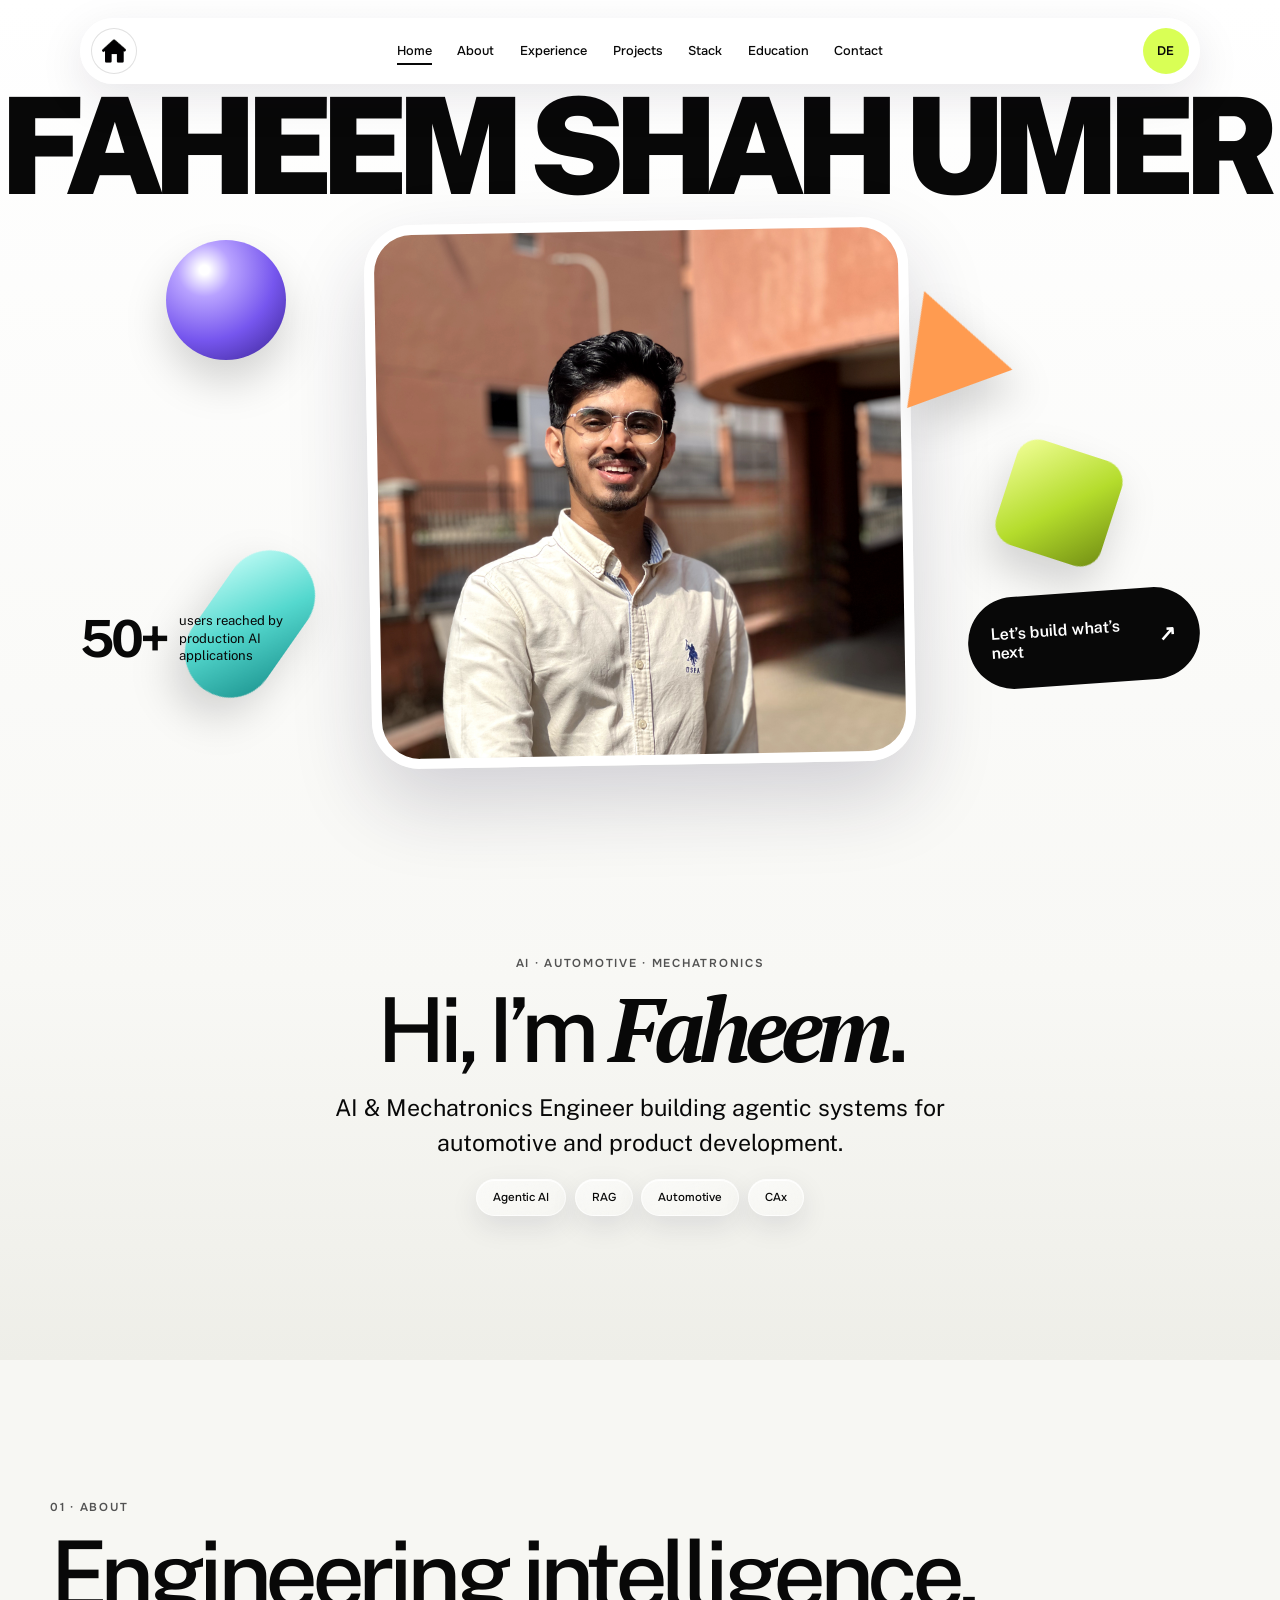
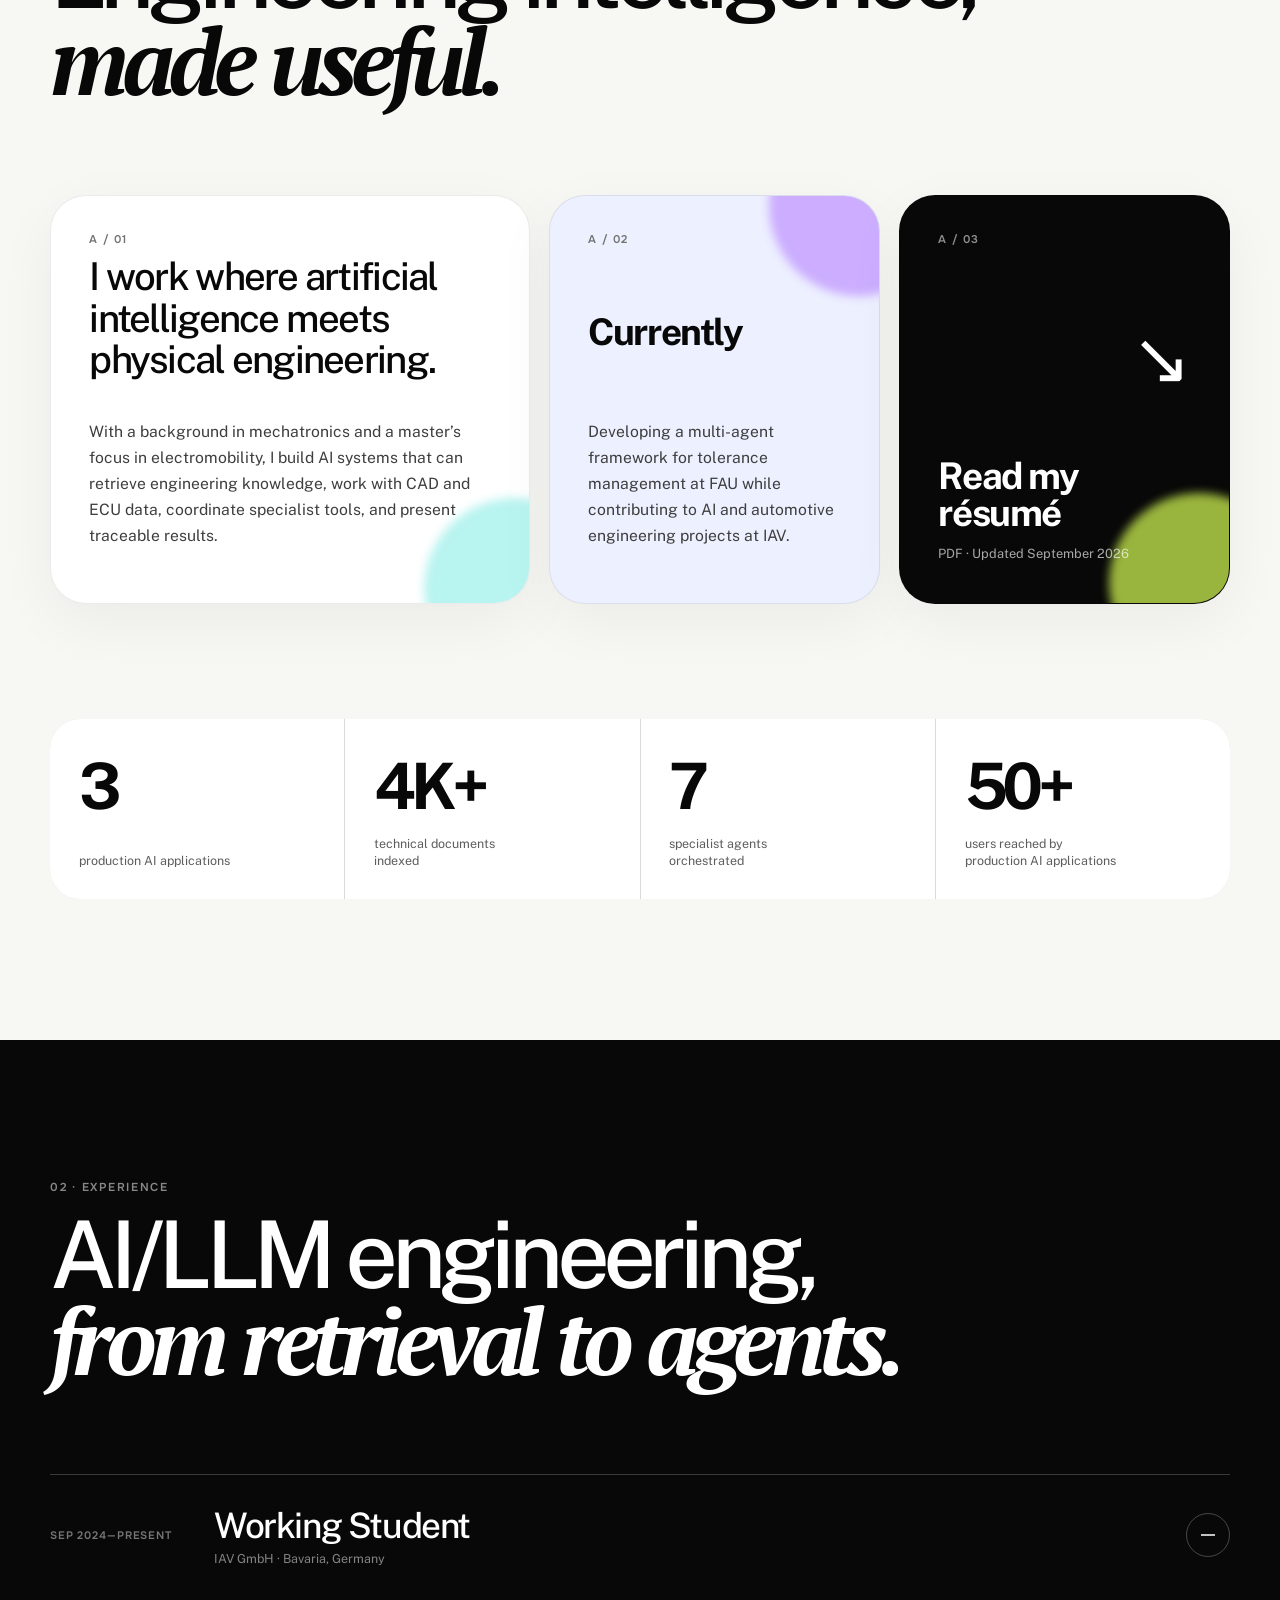
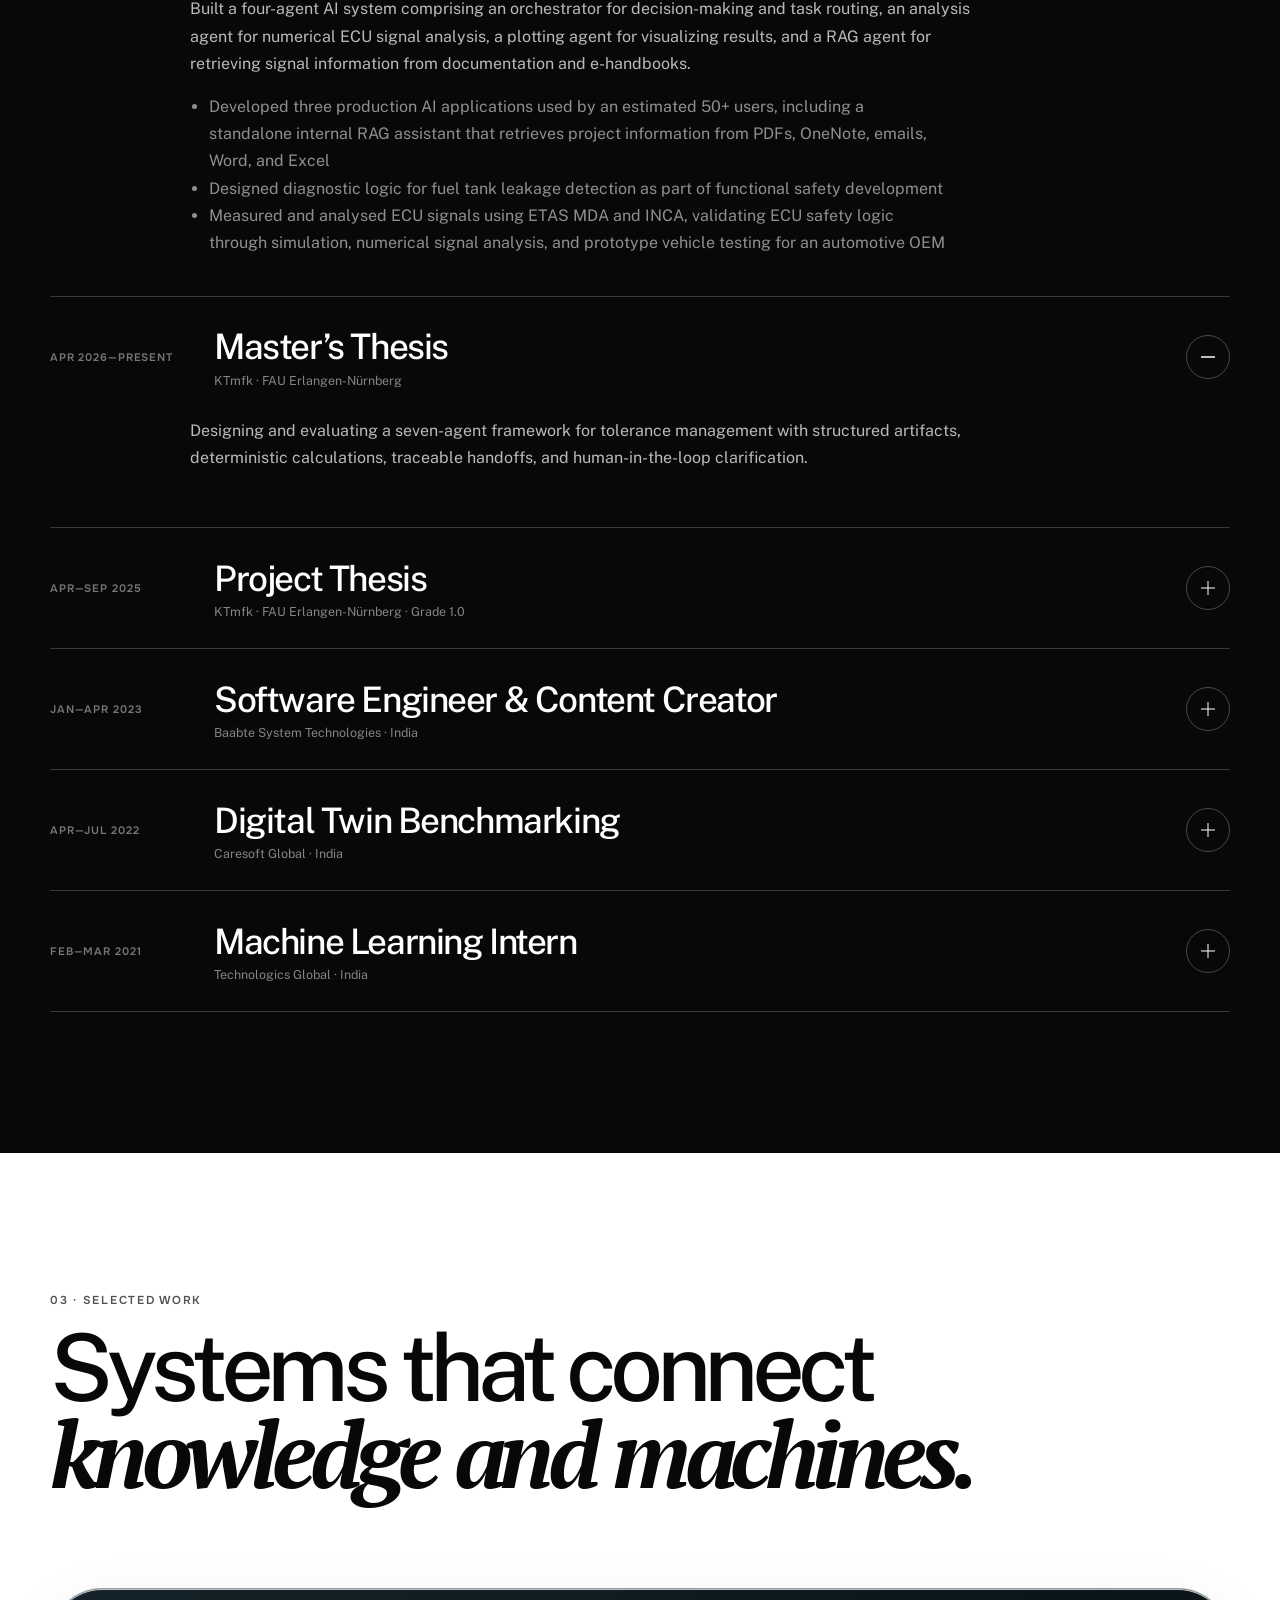
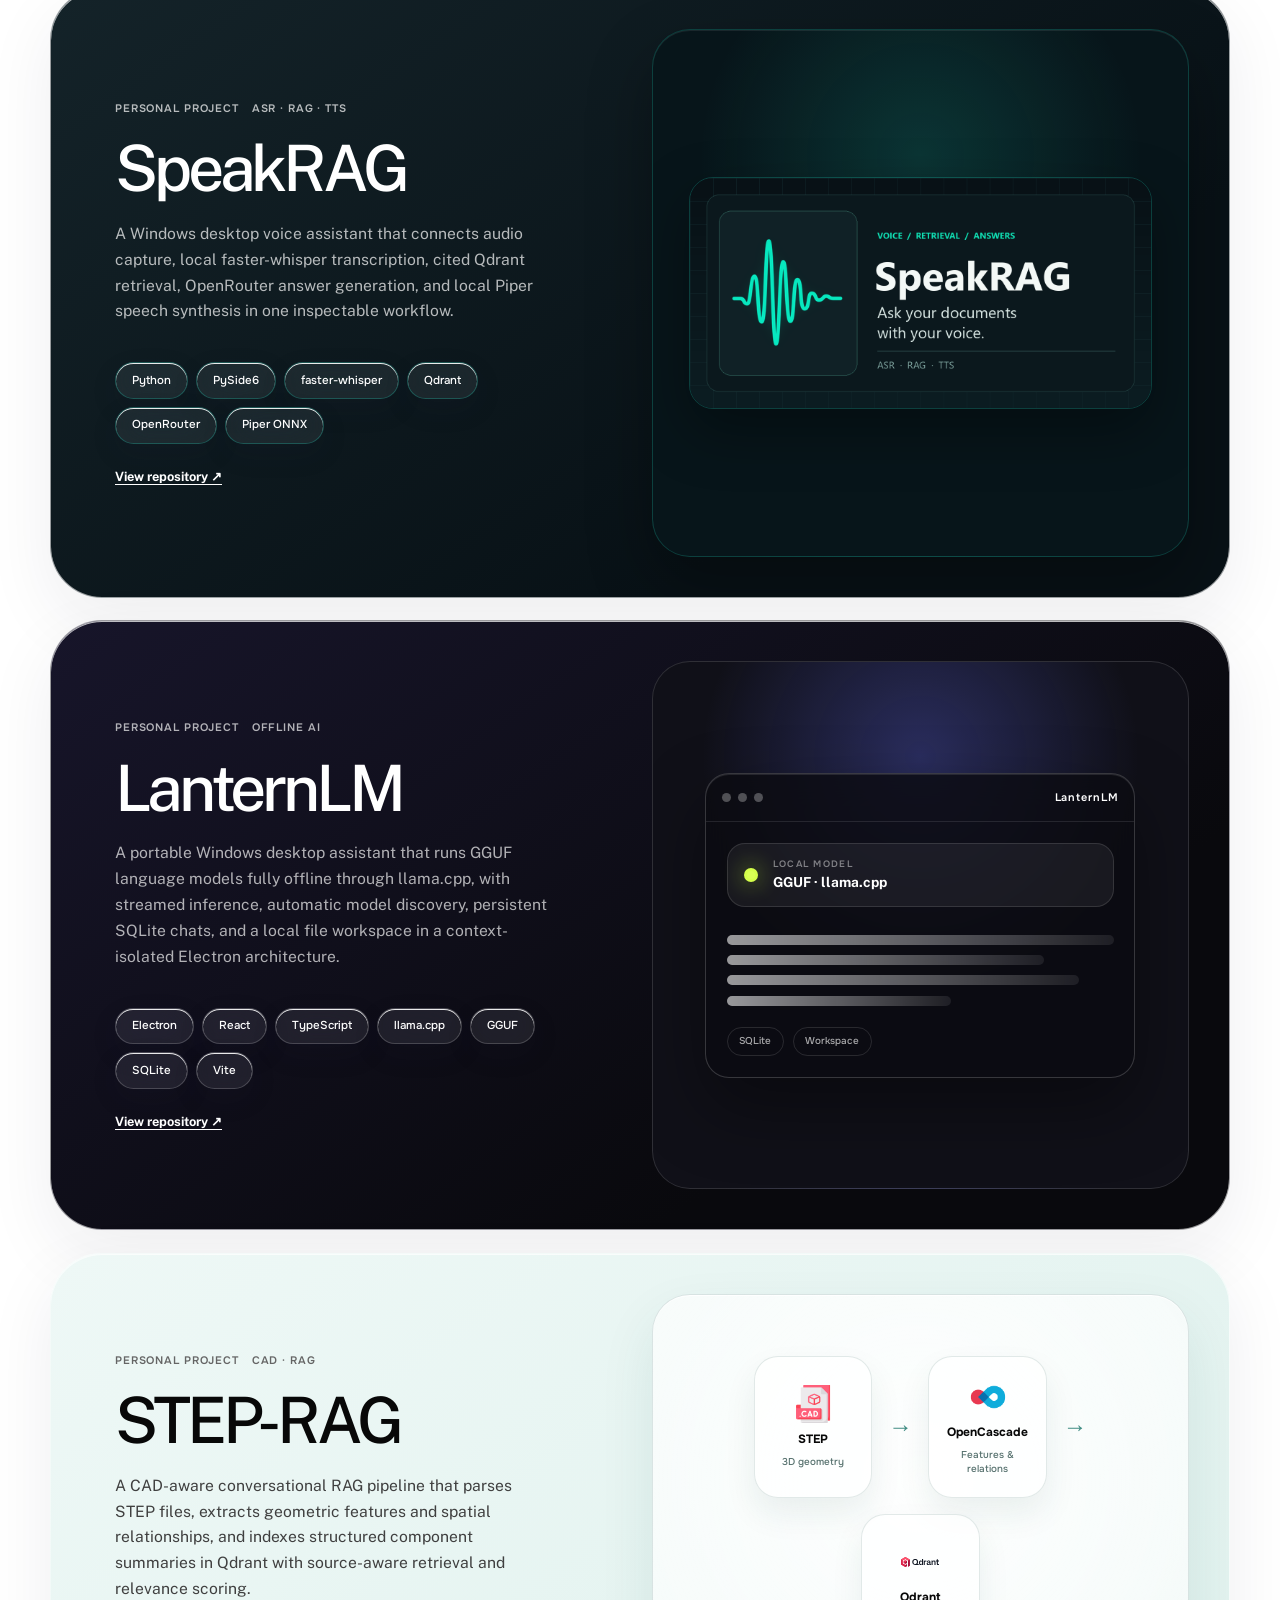
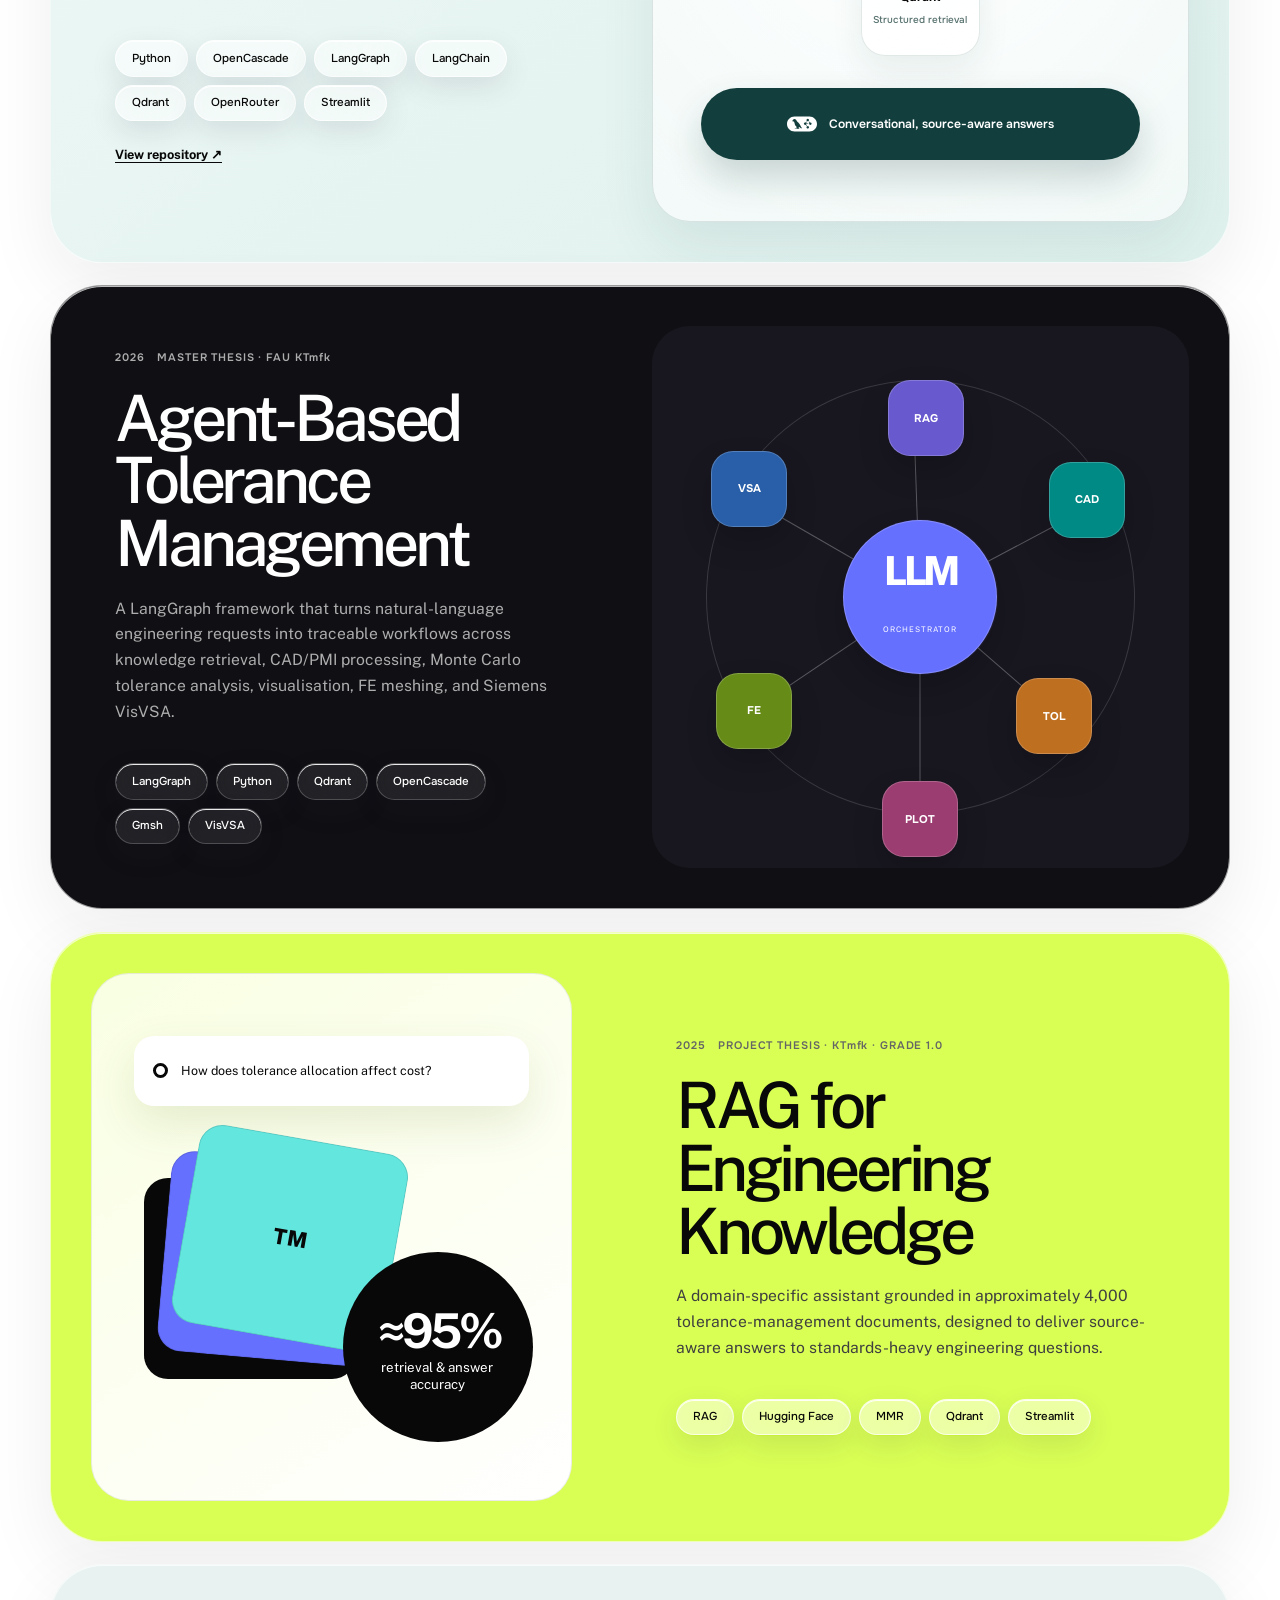
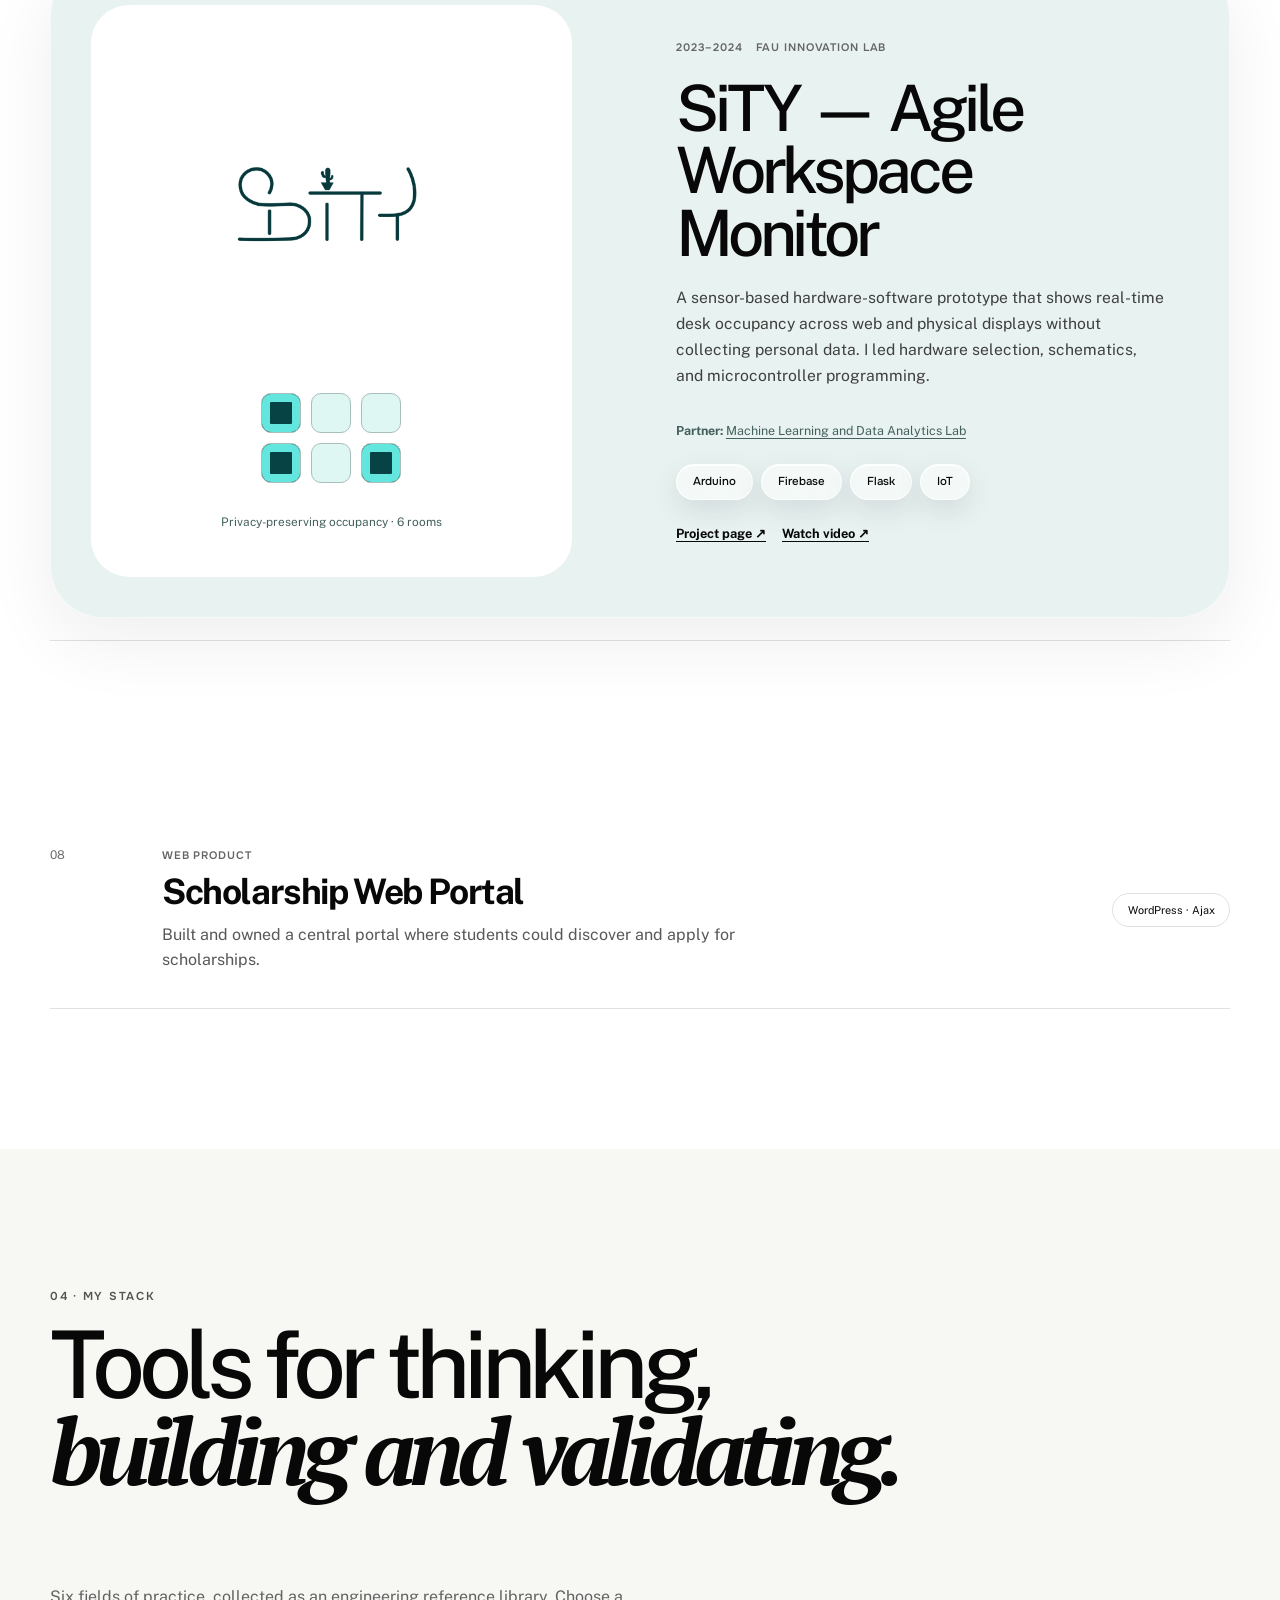
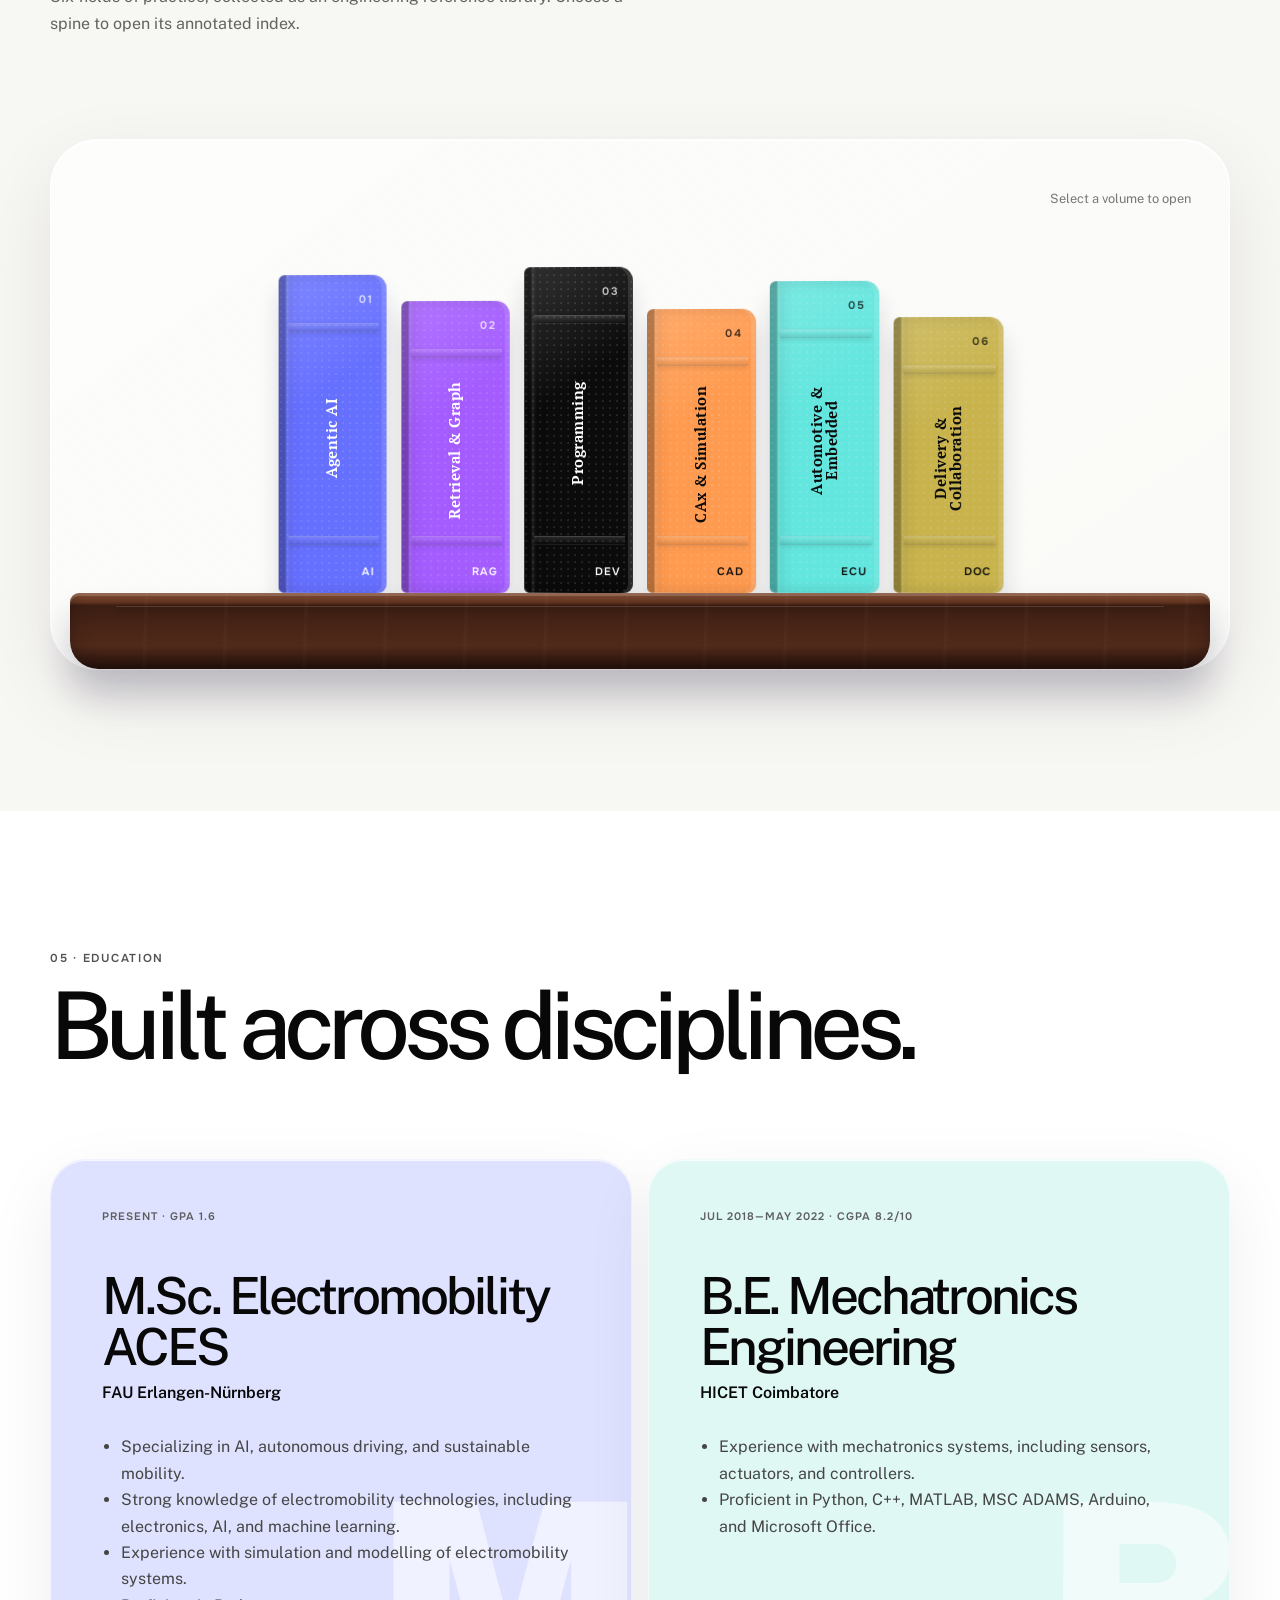
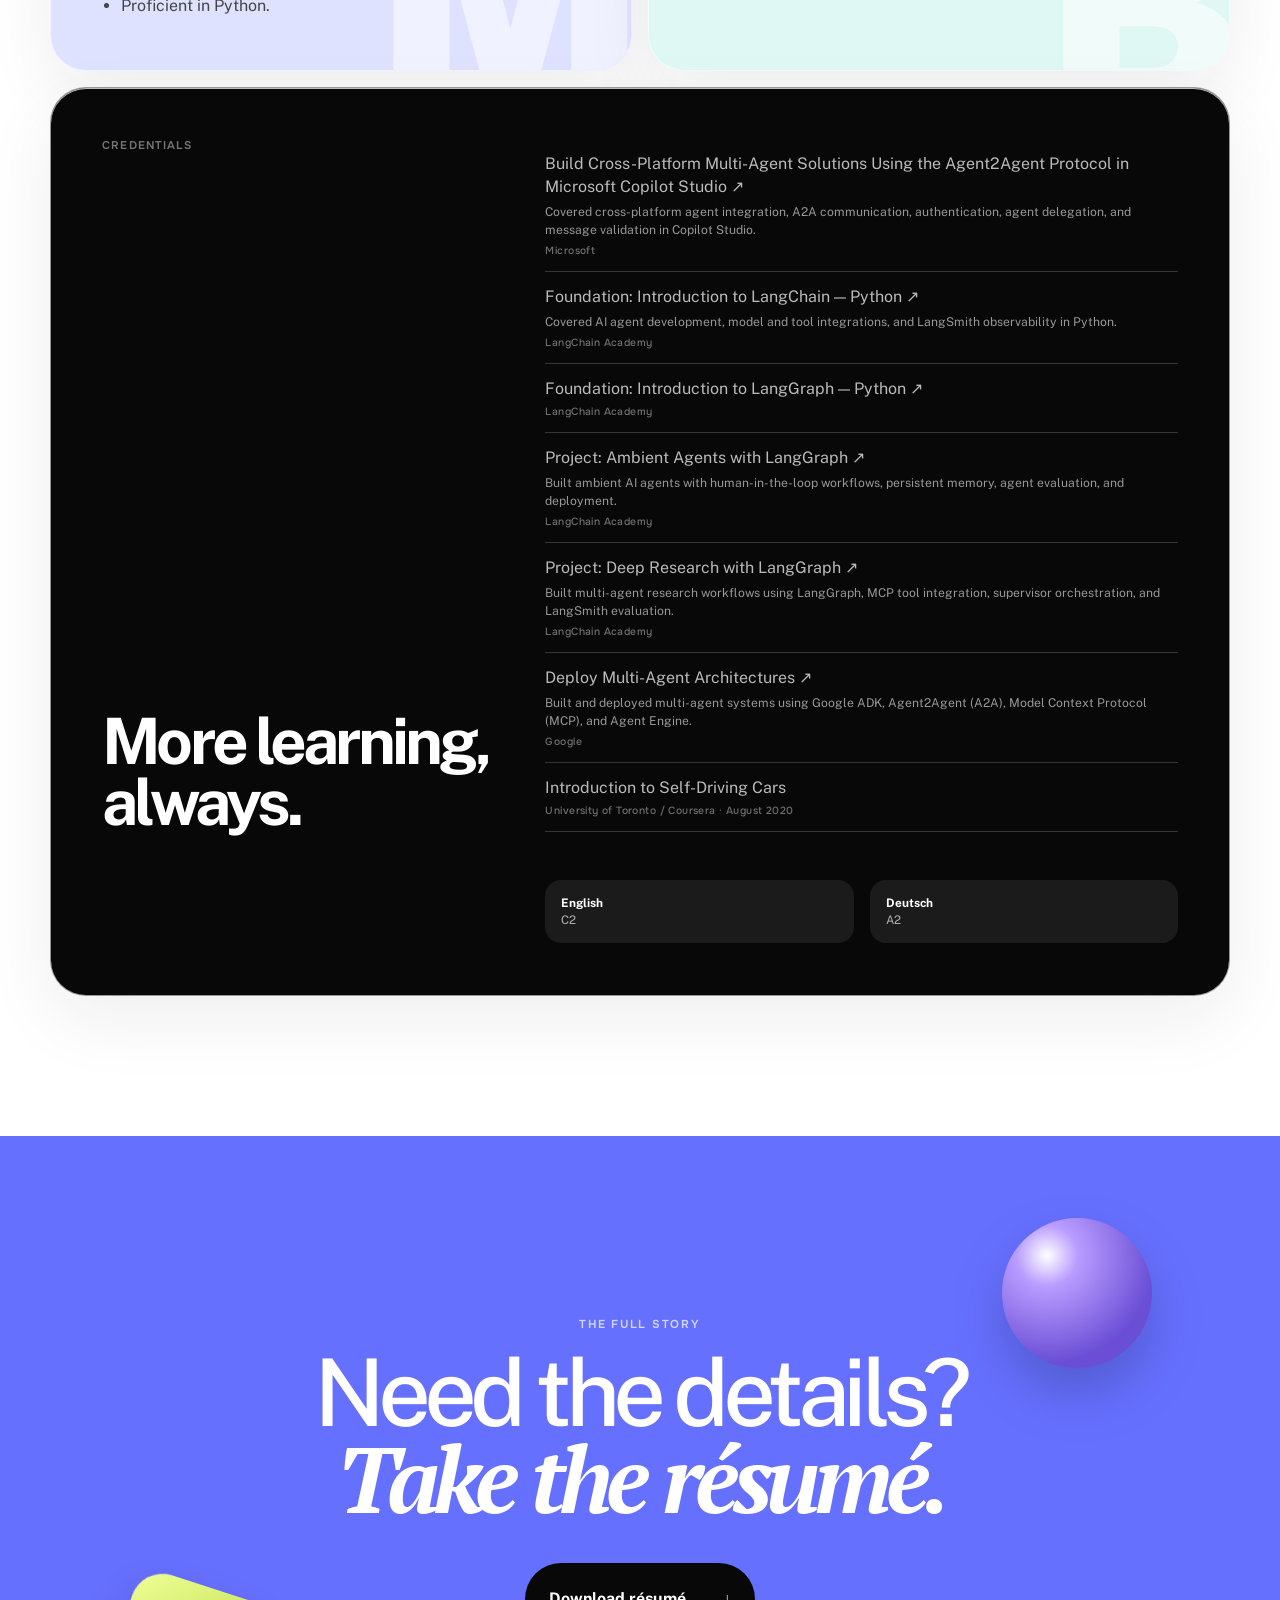
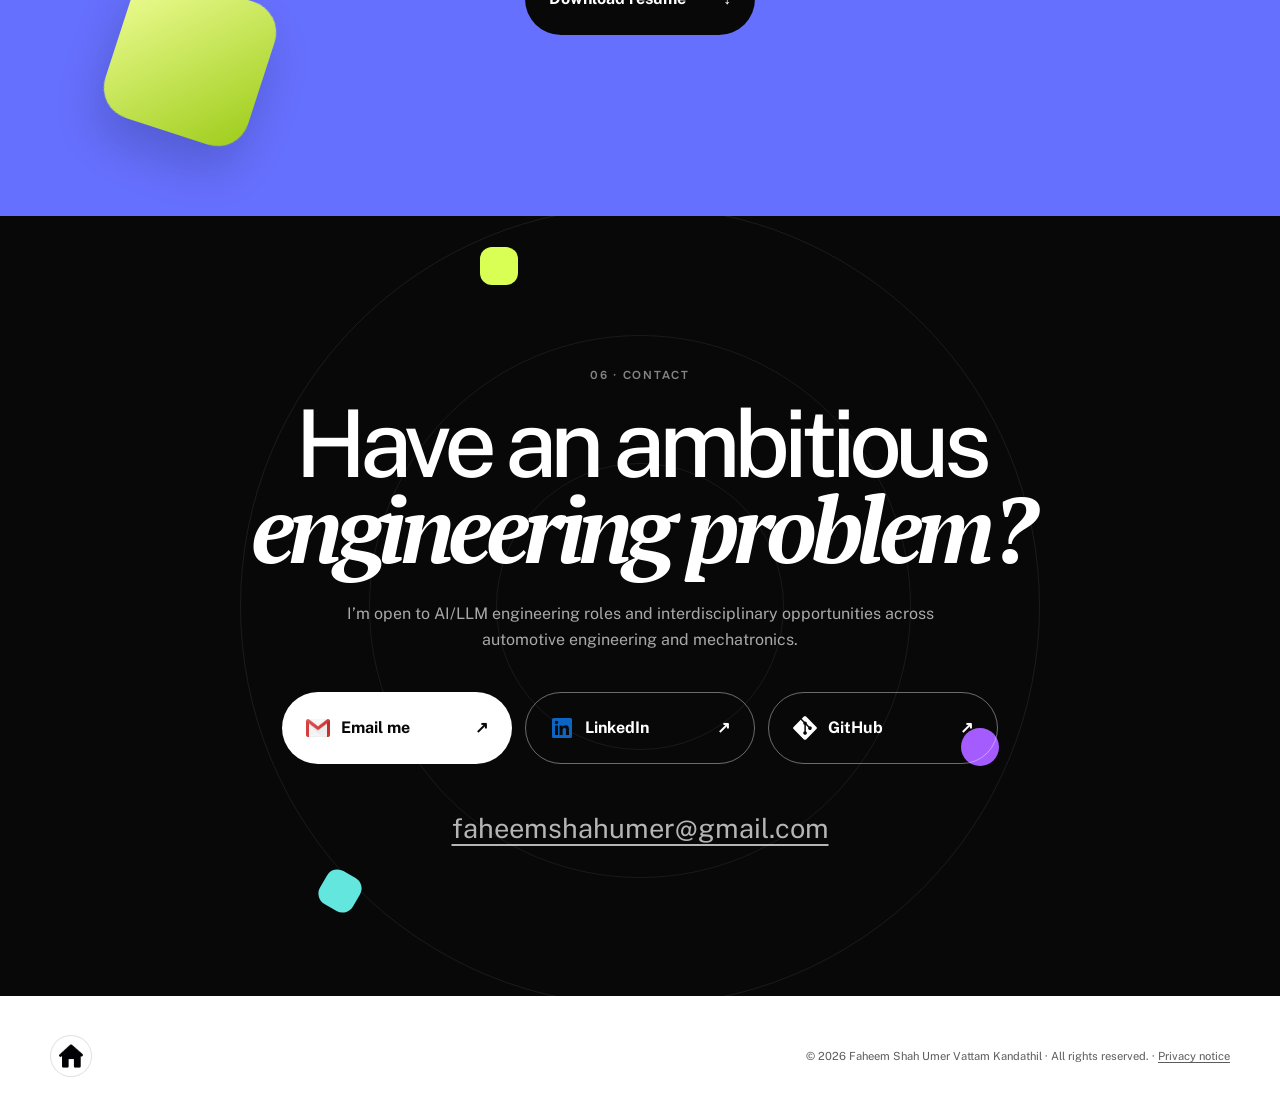
==== commit f6cf0378: "Update language" ====
--- a/index.html
+++ b/index.html
@@ -179,7 +179,7 @@
       <div class="education-grid">
         <article class="education-card education-master reveal"><p class="degree-year" data-en="PRESENT · GPA 1.6" data-de="AKTUELL · GPA 1,6">PRESENT · GPA 1.6</p><h3 data-en="M.Sc. Electromobility ACES" data-de="M.Sc. Elektromobilität ACES">M.Sc. Electromobility ACES</h3><p>FAU Erlangen-Nürnberg</p><ul><li data-en="Specializing in AI, autonomous driving, and sustainable mobility." data-de="Spezialisierung auf KI, autonomes Fahren und nachhaltige Mobilität.">Specializing in AI, autonomous driving, and sustainable mobility.</li><li data-en="Strong knowledge of electromobility technologies, including electronics, AI, and machine learning." data-de="Fundierte Kenntnisse in Elektromobilitätstechnologien, einschließlich Elektronik, KI und maschinellem Lernen.">Strong knowledge of electromobility technologies, including electronics, AI, and machine learning.</li><li data-en="Experience with simulation and modelling of electromobility systems." data-de="Erfahrung in der Simulation und Modellierung von Elektromobilitätssystemen.">Experience with simulation and modelling of electromobility systems.</li><li data-en="Proficient in Python." data-de="Sehr gute Python-Kenntnisse.">Proficient in Python.</li></ul><span class="edu-mark">M</span></article>
         <article class="education-card education-bachelor reveal"><p class="degree-year" data-en="JUL 2018—MAY 2022 · CGPA 8.2/10" data-de="JULI 2018—MAI 2022 · CGPA 8,2/10">JUL 2018—MAY 2022 · CGPA 8.2/10</p><h3 data-en="B.E. Mechatronics Engineering" data-de="B.E. Mechatronik">B.E. Mechatronics Engineering</h3><p>HICET Coimbatore</p><ul><li data-en="Experience with mechatronics systems, including sensors, actuators, and controllers." data-de="Erfahrung mit mechatronischen Systemen, einschließlich Sensoren, Aktoren und Steuerungen.">Experience with mechatronics systems, including sensors, actuators, and controllers.</li><li data-en="Proficient in Python, C++, MATLAB, MSC ADAMS, Arduino, and Microsoft Office." data-de="Kenntnisse in Python, C++, MATLAB, MSC ADAMS, Arduino und Microsoft Office.">Proficient in Python, C++, MATLAB, MSC ADAMS, Arduino, and Microsoft Office.</li></ul><span class="edu-mark">B</span></article>
-        <aside class="credentials-card reveal"><p class="card-index" data-en="CREDENTIALS" data-de="QUALIFIKATIONEN">CREDENTIALS</p><h3 data-en="More learning, always." data-de="Immer weiter lernen.">More learning, always.</h3><ul><li><a href="https://learn.microsoft.com/api/achievements/share/en-in/FaheemshahumerVattamKandathil-8956/7D3PTQRZ?sharingId=6E5F14E7D28D4068" target="_blank" rel="noreferrer">Build Cross-Platform Multi-Agent Solutions Using the Agent2Agent Protocol in Microsoft Copilot Studio ↗</a><p data-en="Covered cross-platform agent integration, A2A communication, authentication, agent delegation, and message validation in Copilot Studio." data-de="Behandelte plattformübergreifende Agentenintegration, A2A-Kommunikation, Authentifizierung, Agentendelegation und Nachrichtenvalidierung in Copilot Studio.">Covered cross-platform agent integration, A2A communication, authentication, agent delegation, and message validation in Copilot Studio.</p><small>Microsoft</small></li><li><a href="https://academy.langchain.com/certificates/purnyyvwj4" target="_blank" rel="noreferrer">Foundation: Introduction to LangChain — Python ↗</a><p data-en="Covered AI agent development, model and tool integrations, and LangSmith observability in Python." data-de="Behandelte die Entwicklung von KI-Agenten, Modell- und Tool-Integrationen sowie LangSmith-Observability in Python.">Covered AI agent development, model and tool integrations, and LangSmith observability in Python.</p><small>LangChain Academy</small></li><li><a href="https://academy.langchain.com/certificates/zrfbmy4bb2" target="_blank" rel="noreferrer">Foundation: Introduction to LangGraph — Python ↗</a><small>LangChain Academy</small></li><li><a href="https://academy.langchain.com/certificates/ydhddahwkl" target="_blank" rel="noreferrer">Project: Ambient Agents with LangGraph ↗</a><p data-en="Built ambient AI agents with human-in-the-loop workflows, persistent memory, agent evaluation, and deployment." data-de="Entwicklung von Ambient-AI-Agenten mit Human-in-the-Loop-Workflows, persistentem Speicher, Agentenevaluierung und Deployment.">Built ambient AI agents with human-in-the-loop workflows, persistent memory, agent evaluation, and deployment.</p><small>LangChain Academy</small></li><li><a href="https://academy.langchain.com/certificates/x4kduomo3h" target="_blank" rel="noreferrer">Project: Deep Research with LangGraph ↗</a><p data-en="Built multi-agent research workflows using LangGraph, MCP tool integration, supervisor orchestration, and LangSmith evaluation." data-de="Entwicklung von Multi-Agenten-Recherche-Workflows mit LangGraph, MCP-Tool-Integration, Supervisor-Orchestrierung und LangSmith-Evaluierung.">Built multi-agent research workflows using LangGraph, MCP tool integration, supervisor orchestration, and LangSmith evaluation.</p><small>LangChain Academy</small></li><li><a href="https://www.credly.com/badges/3945bb20-0c73-4e0a-b8ce-b03efa99ee29/public_url" target="_blank" rel="noreferrer">Deploy Multi-Agent Architectures ↗</a><p data-en="Built and deployed multi-agent systems using Google ADK, Agent2Agent (A2A), Model Context Protocol (MCP), and Agent Engine." data-de="Entwicklung und Bereitstellung von Multi-Agenten-Systemen mit Google ADK, Agent2Agent (A2A), Model Context Protocol (MCP) und Agent Engine.">Built and deployed multi-agent systems using Google ADK, Agent2Agent (A2A), Model Context Protocol (MCP), and Agent Engine.</p><small>Google</small></li><li>Introduction to Self-Driving Cars<small>University of Toronto / Coursera · August 2020</small></li></ul><div class="language-levels"><span><strong data-en="English" data-de="Englisch">English</strong> IELTS 7</span><span><strong>Deutsch</strong> A2</span></div></aside>
+        <aside class="credentials-card reveal"><p class="card-index" data-en="CREDENTIALS" data-de="QUALIFIKATIONEN">CREDENTIALS</p><h3 data-en="More learning, always." data-de="Immer weiter lernen.">More learning, always.</h3><ul><li><a href="https://learn.microsoft.com/api/achievements/share/en-in/FaheemshahumerVattamKandathil-8956/7D3PTQRZ?sharingId=6E5F14E7D28D4068" target="_blank" rel="noreferrer">Build Cross-Platform Multi-Agent Solutions Using the Agent2Agent Protocol in Microsoft Copilot Studio ↗</a><p data-en="Covered cross-platform agent integration, A2A communication, authentication, agent delegation, and message validation in Copilot Studio." data-de="Behandelte plattformübergreifende Agentenintegration, A2A-Kommunikation, Authentifizierung, Agentendelegation und Nachrichtenvalidierung in Copilot Studio.">Covered cross-platform agent integration, A2A communication, authentication, agent delegation, and message validation in Copilot Studio.</p><small>Microsoft</small></li><li><a href="https://academy.langchain.com/certificates/purnyyvwj4" target="_blank" rel="noreferrer">Foundation: Introduction to LangChain — Python ↗</a><p data-en="Covered AI agent development, model and tool integrations, and LangSmith observability in Python." data-de="Behandelte die Entwicklung von KI-Agenten, Modell- und Tool-Integrationen sowie LangSmith-Observability in Python.">Covered AI agent development, model and tool integrations, and LangSmith observability in Python.</p><small>LangChain Academy</small></li><li><a href="https://academy.langchain.com/certificates/zrfbmy4bb2" target="_blank" rel="noreferrer">Foundation: Introduction to LangGraph — Python ↗</a><small>LangChain Academy</small></li><li><a href="https://academy.langchain.com/certificates/ydhddahwkl" target="_blank" rel="noreferrer">Project: Ambient Agents with LangGraph ↗</a><p data-en="Built ambient AI agents with human-in-the-loop workflows, persistent memory, agent evaluation, and deployment." data-de="Entwicklung von Ambient-AI-Agenten mit Human-in-the-Loop-Workflows, persistentem Speicher, Agentenevaluierung und Deployment.">Built ambient AI agents with human-in-the-loop workflows, persistent memory, agent evaluation, and deployment.</p><small>LangChain Academy</small></li><li><a href="https://academy.langchain.com/certificates/x4kduomo3h" target="_blank" rel="noreferrer">Project: Deep Research with LangGraph ↗</a><p data-en="Built multi-agent research workflows using LangGraph, MCP tool integration, supervisor orchestration, and LangSmith evaluation." data-de="Entwicklung von Multi-Agenten-Recherche-Workflows mit LangGraph, MCP-Tool-Integration, Supervisor-Orchestrierung und LangSmith-Evaluierung.">Built multi-agent research workflows using LangGraph, MCP tool integration, supervisor orchestration, and LangSmith evaluation.</p><small>LangChain Academy</small></li><li><a href="https://www.credly.com/badges/3945bb20-0c73-4e0a-b8ce-b03efa99ee29/public_url" target="_blank" rel="noreferrer">Deploy Multi-Agent Architectures ↗</a><p data-en="Built and deployed multi-agent systems using Google ADK, Agent2Agent (A2A), Model Context Protocol (MCP), and Agent Engine." data-de="Entwicklung und Bereitstellung von Multi-Agenten-Systemen mit Google ADK, Agent2Agent (A2A), Model Context Protocol (MCP) und Agent Engine.">Built and deployed multi-agent systems using Google ADK, Agent2Agent (A2A), Model Context Protocol (MCP), and Agent Engine.</p><small>Google</small></li><li>Introduction to Self-Driving Cars<small>University of Toronto / Coursera · August 2020</small></li></ul><div class="language-levels"><span><strong data-en="English" data-de="Englisch">English</strong> C2</span><span><strong>Deutsch</strong> A2</span></div></aside>
       </div>
     </section>
 
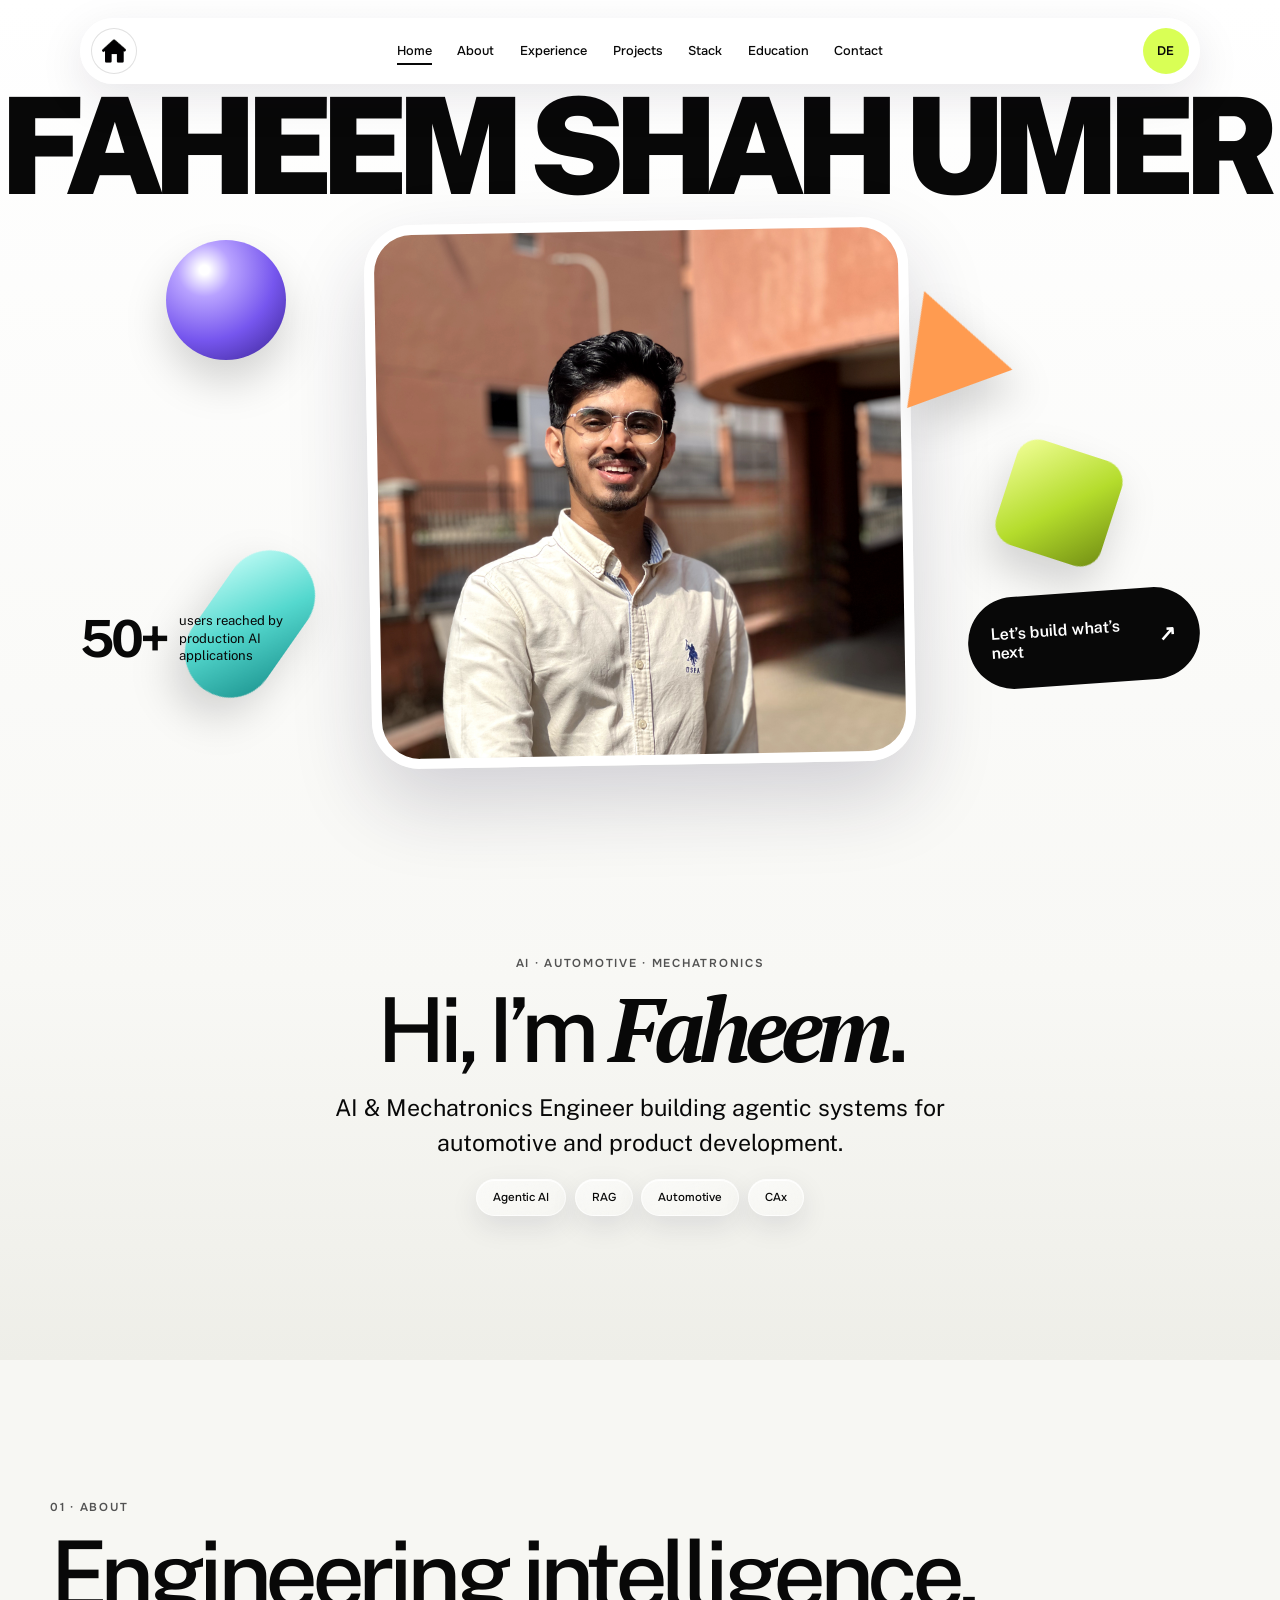
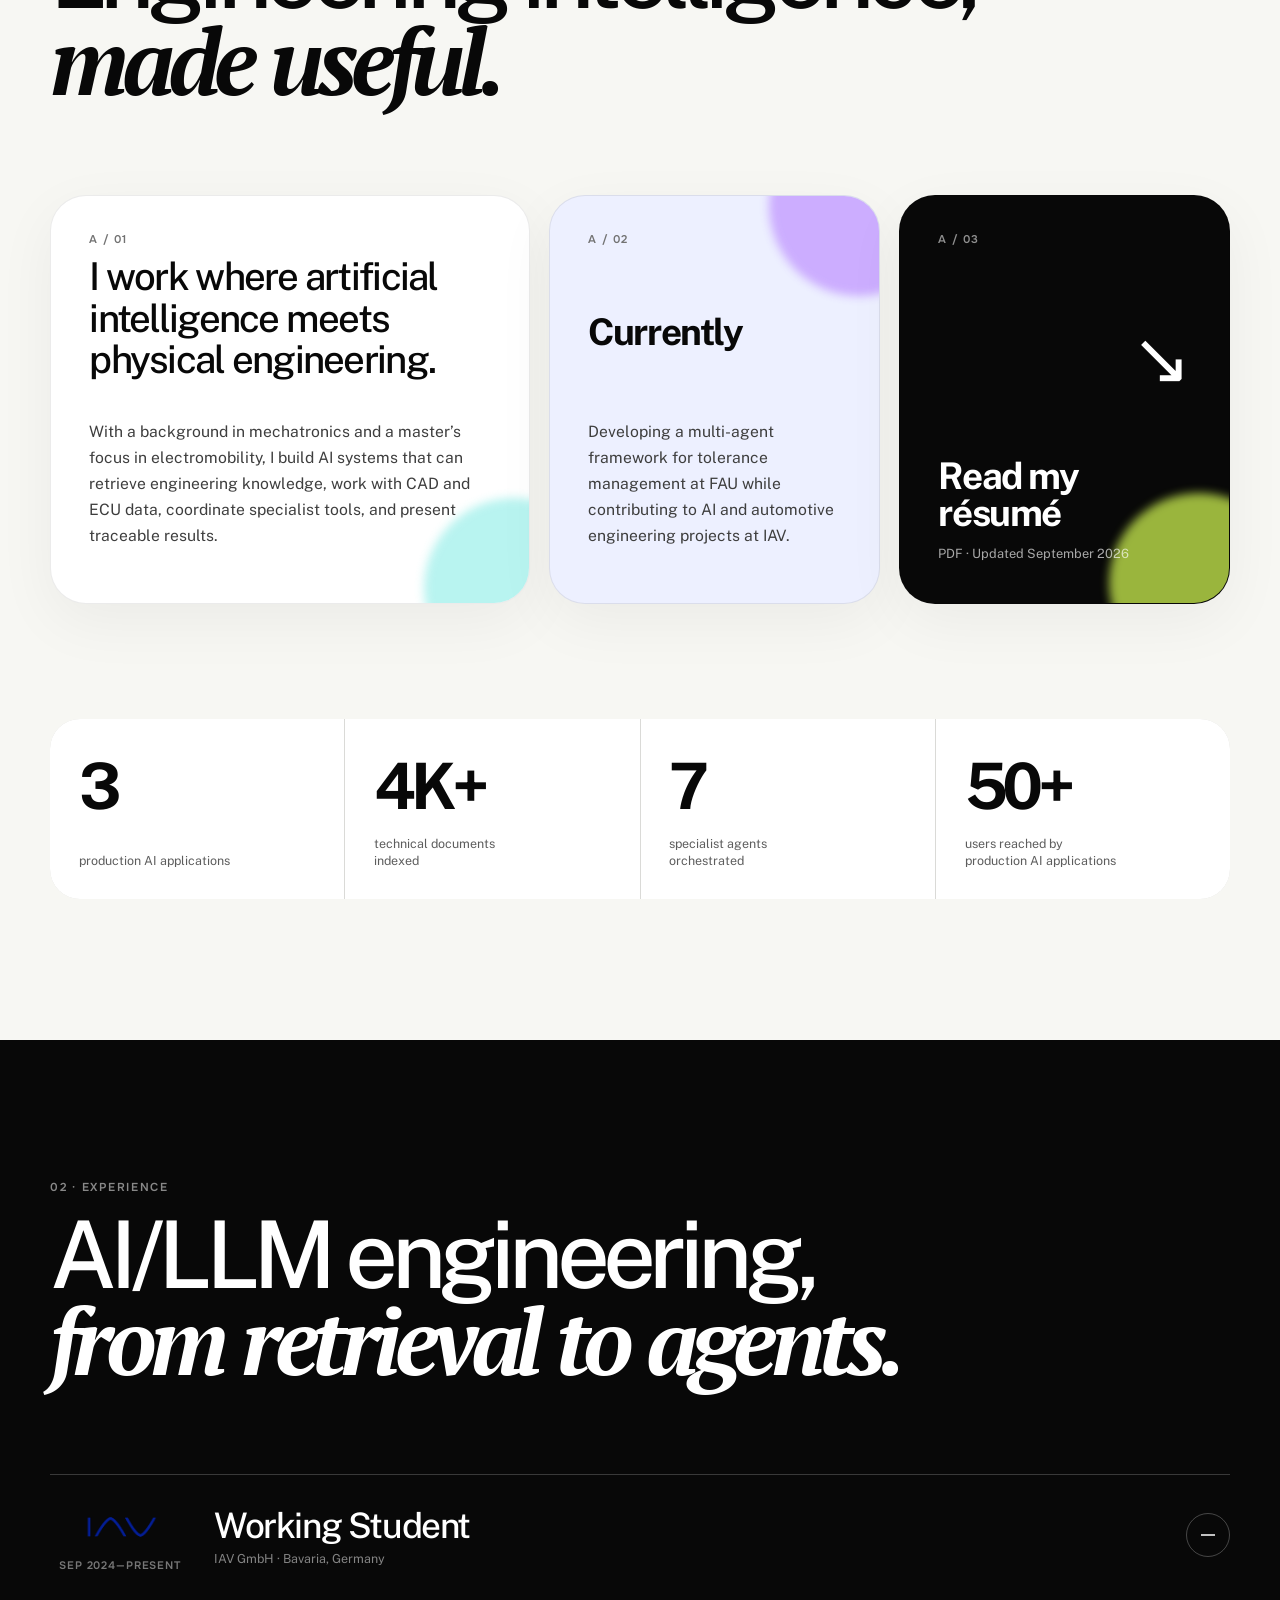
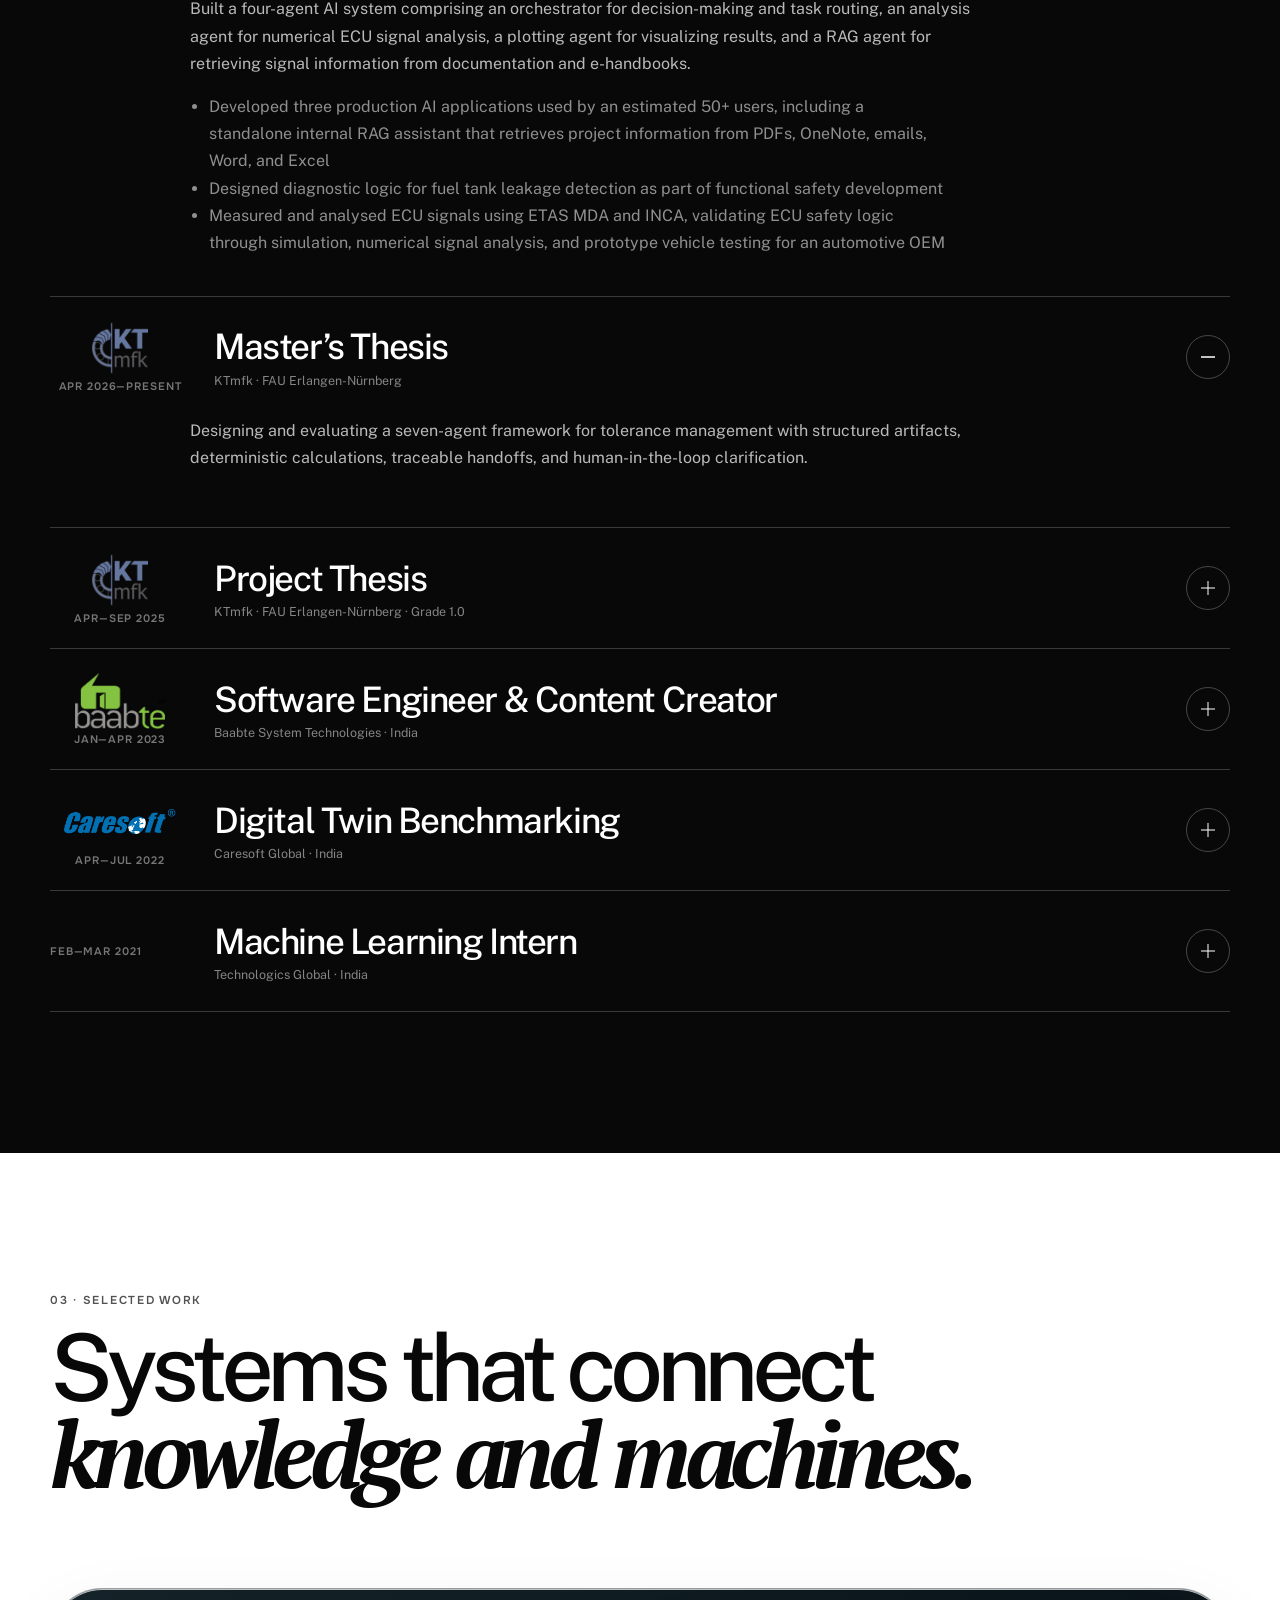
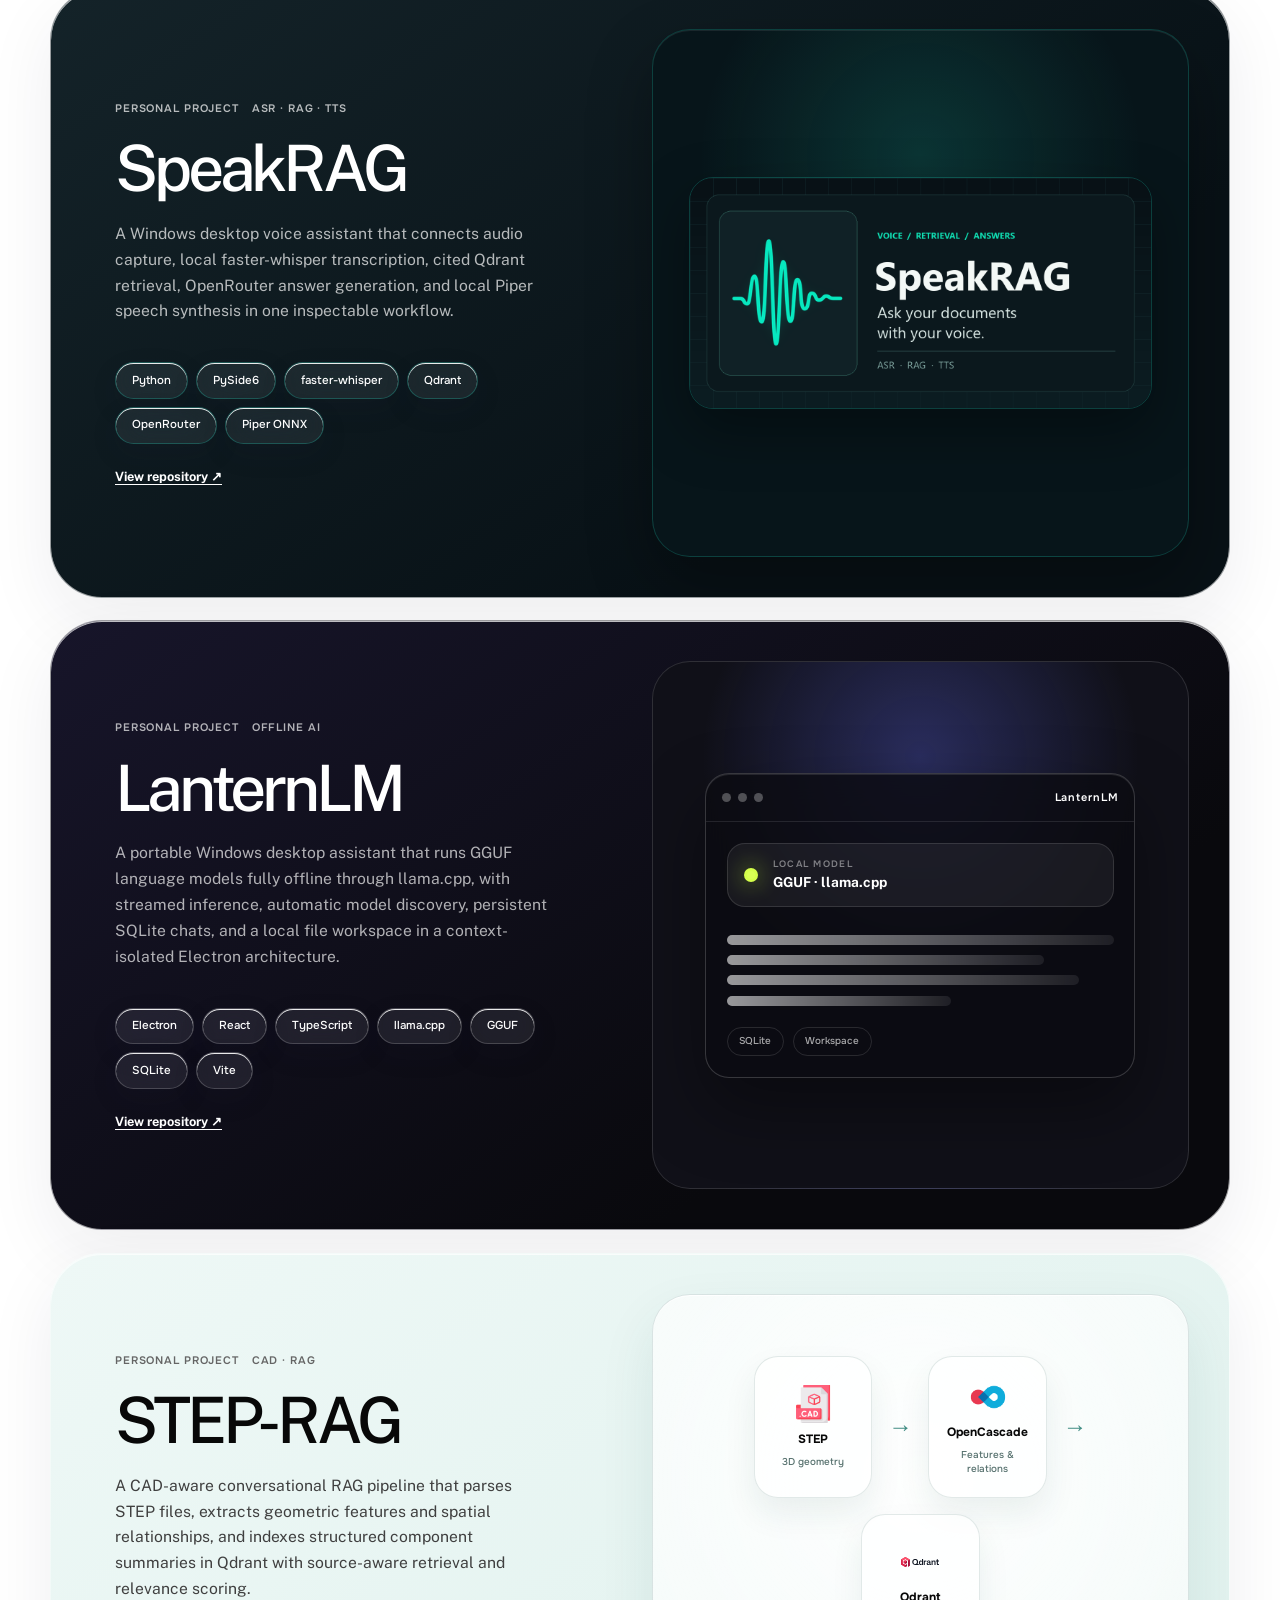
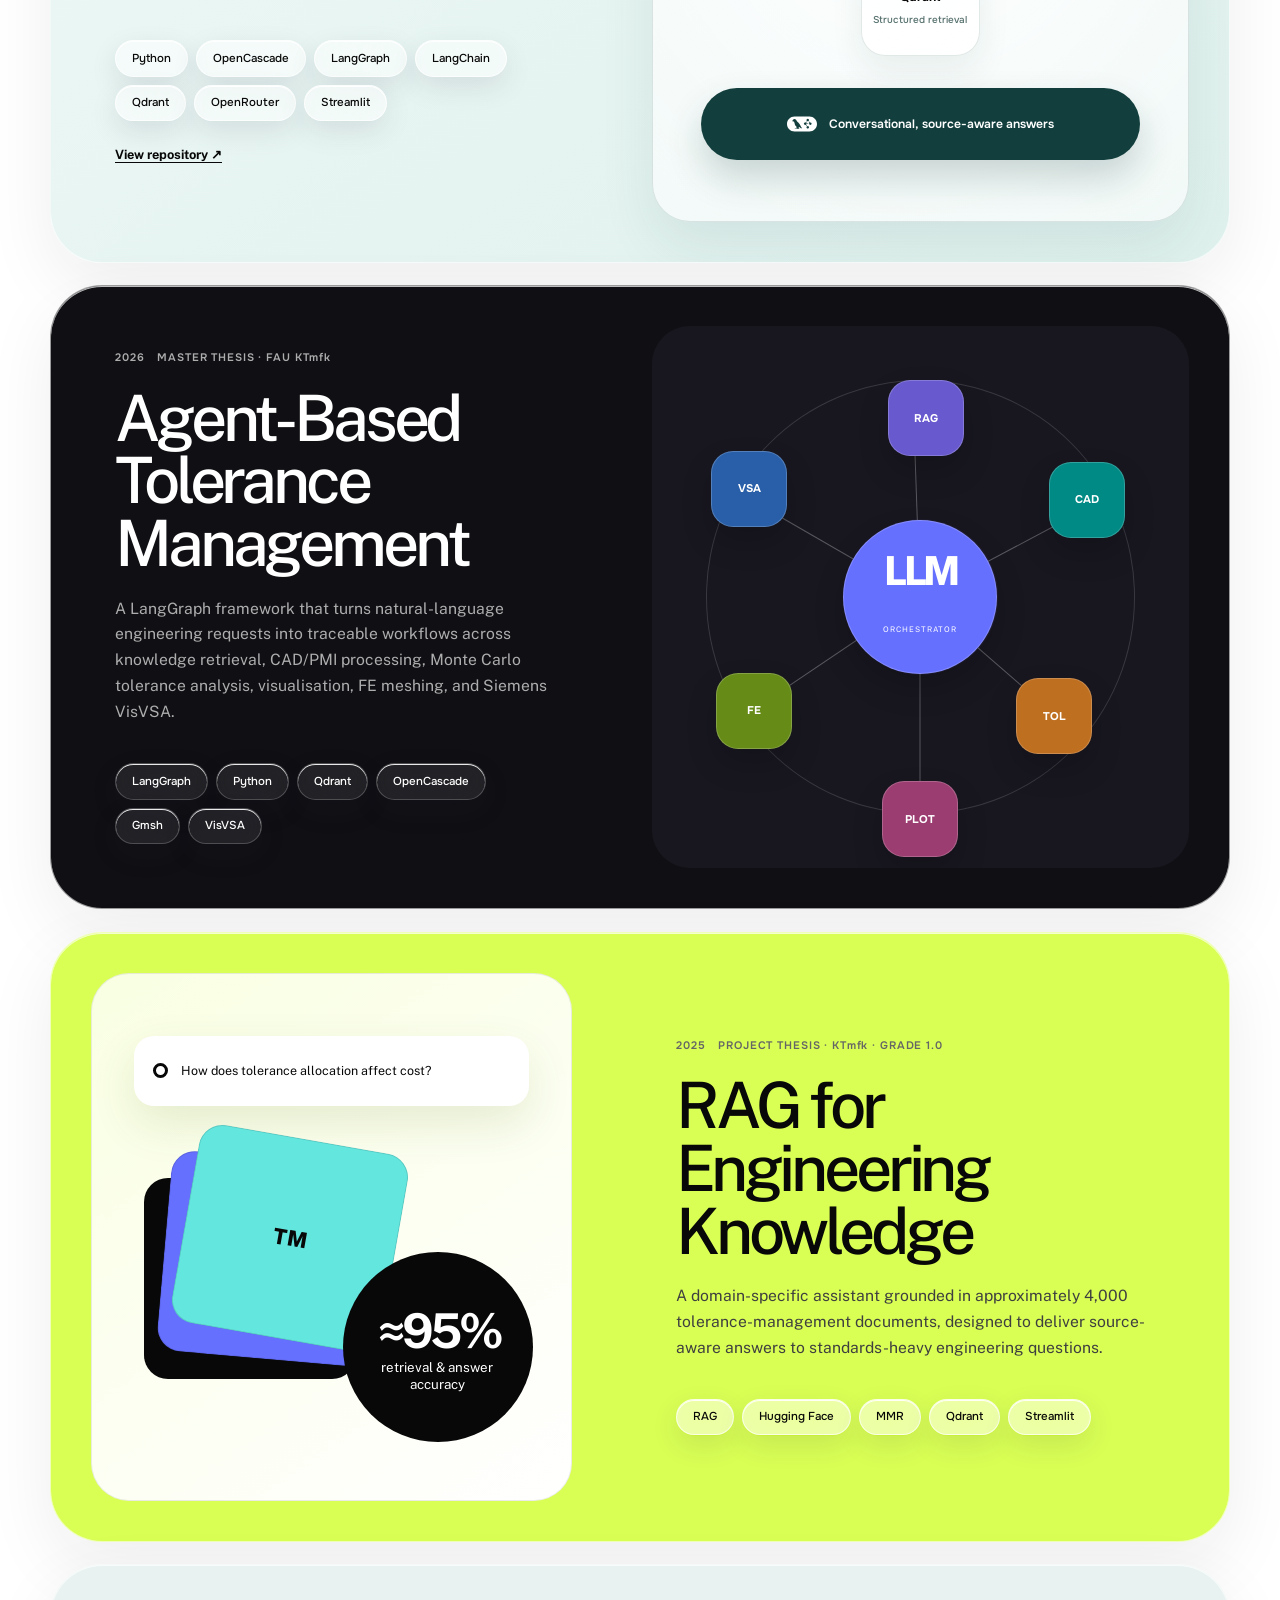
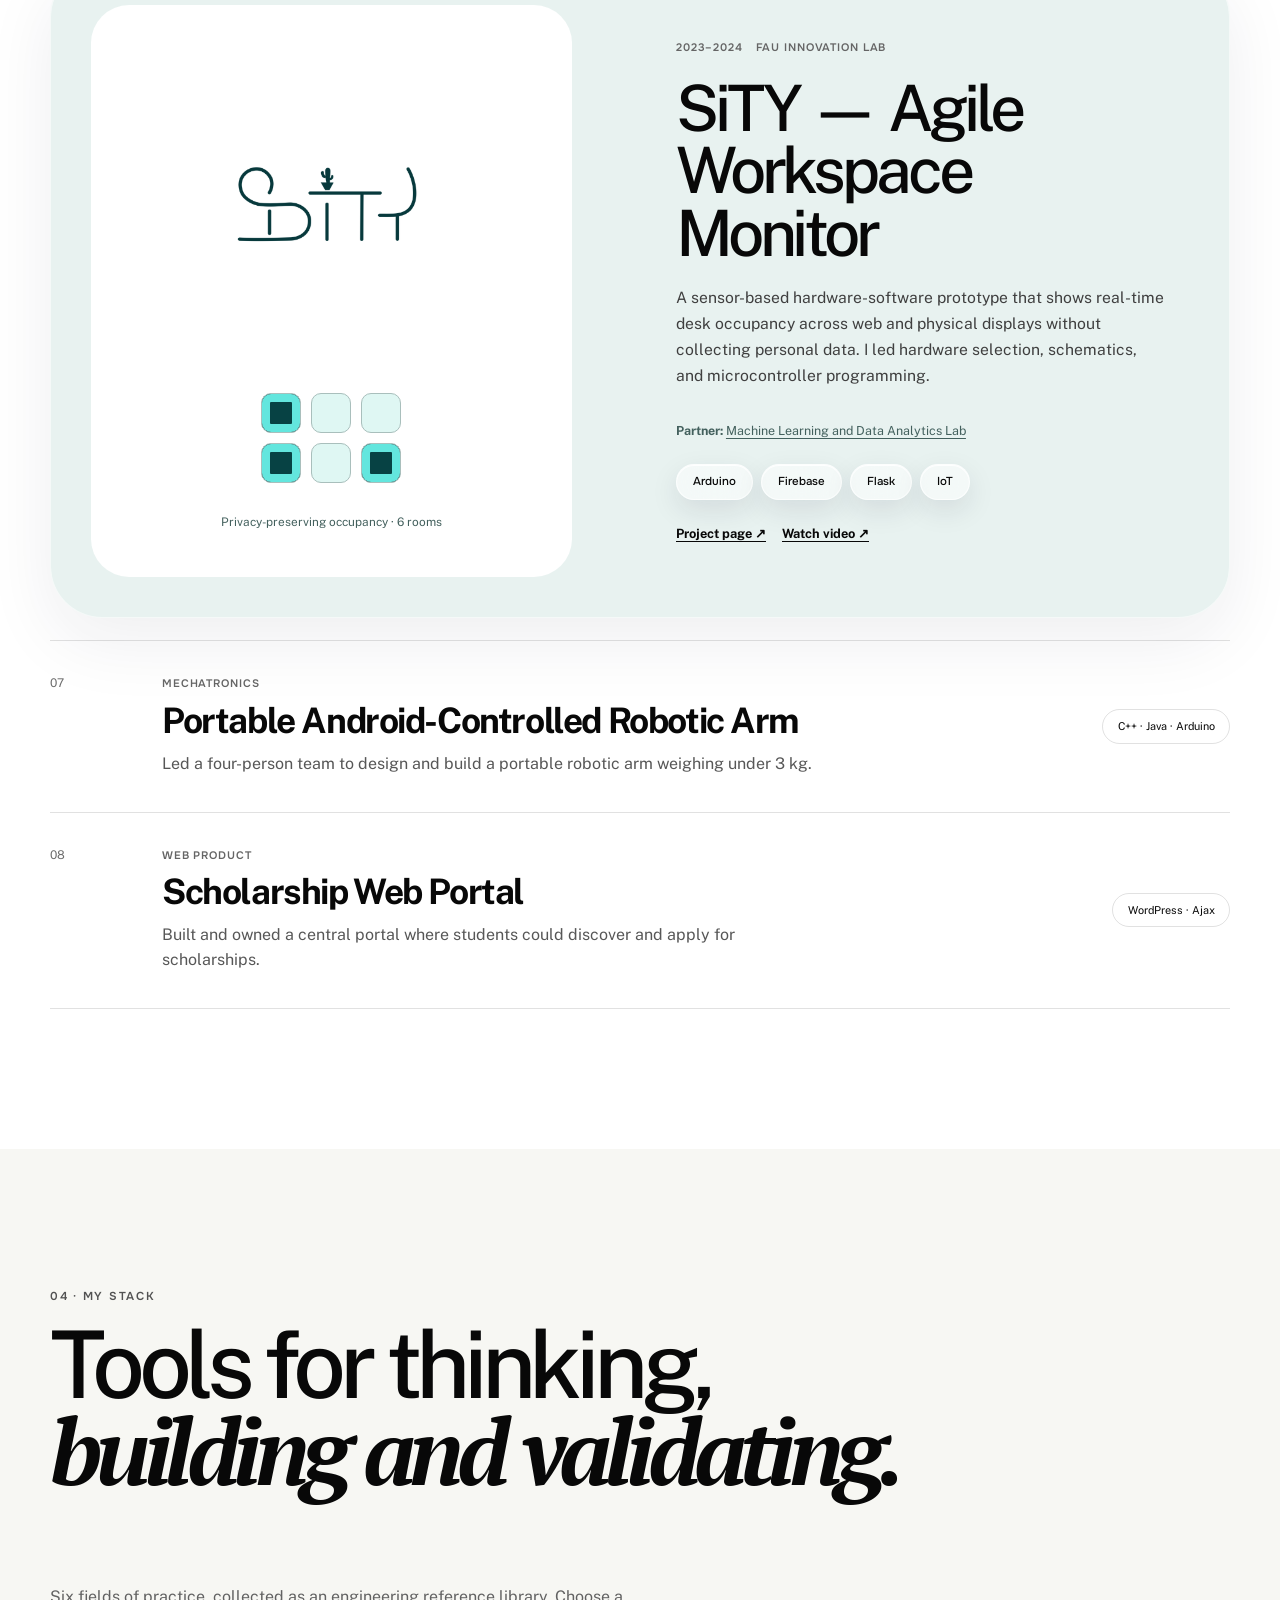
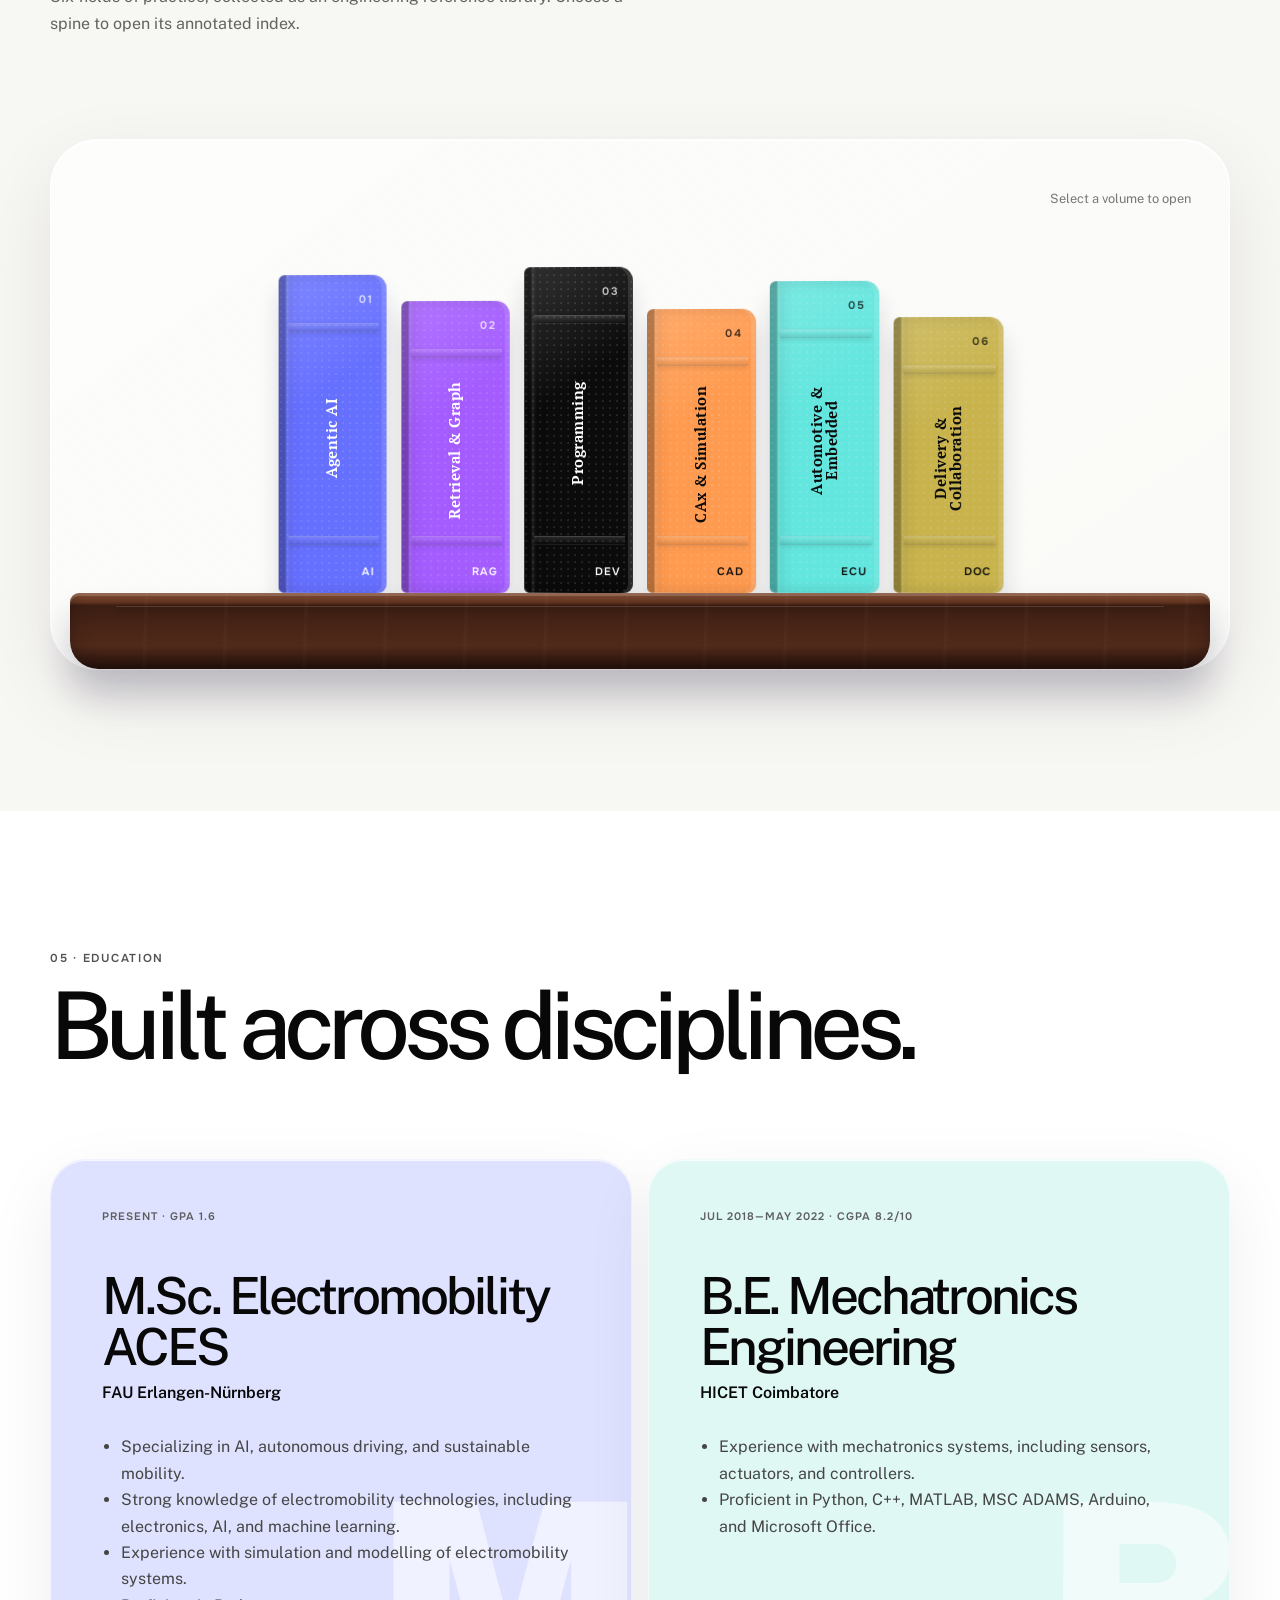
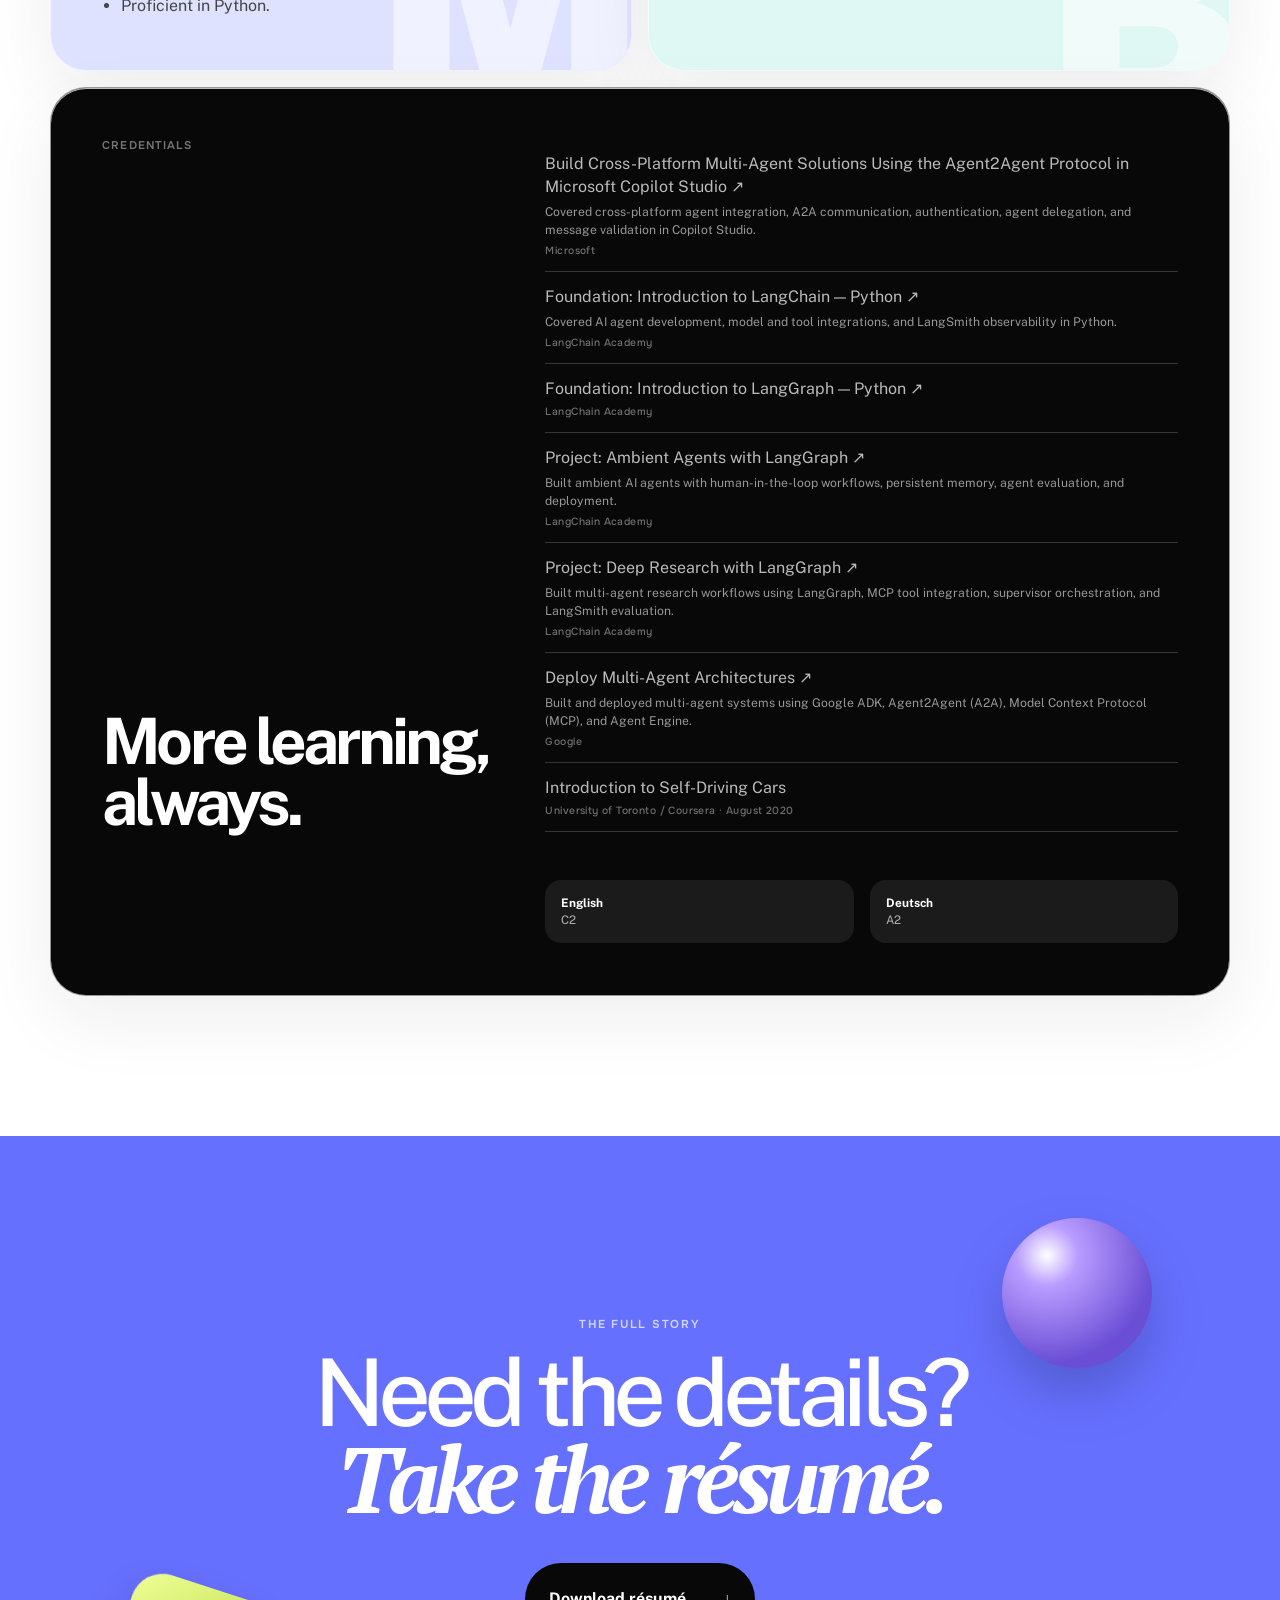
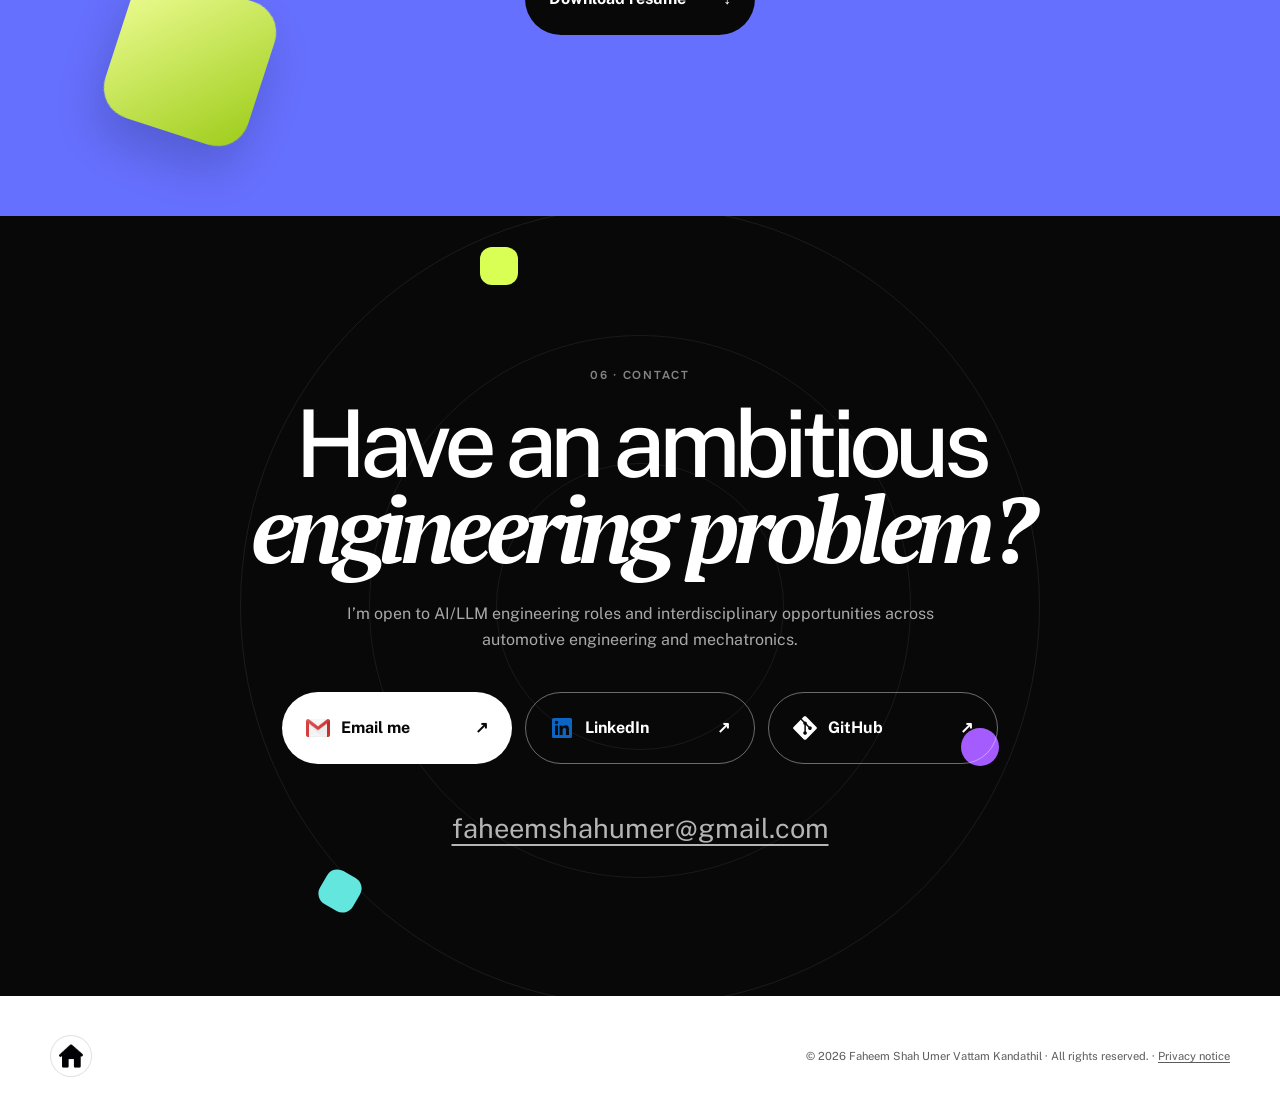
==== commit 46fde294: "Align company logos with experience entries" ====
--- a/index.html
+++ b/index.html
@@ -105,11 +105,11 @@
     <section class="section experience-section" id="experience" aria-labelledby="experience-title">
       <div class="section-heading section-heading-light reveal"><p class="section-kicker" data-en="02 · EXPERIENCE" data-de="02 · ERFAHRUNG">02 · EXPERIENCE</p><h2 id="experience-title"><span data-en="AI/LLM engineering," data-de="AI/LLM Engineering,">AI/LLM engineering,</span><br><em data-en="from retrieval to agents." data-de="von Retrieval bis zu Agenten.">from retrieval to agents.</em></h2></div>
       <div class="timeline">
-        <details class="timeline-item reveal" open><summary><span class="timeline-year" data-en="SEP 2024—PRESENT" data-de="SEPT. 2024—HEUTE">SEP 2024—PRESENT</span><span><strong data-en="Working Student" data-de="Werkstudent">Working Student</strong><small data-en="IAV GmbH · Bavaria, Germany" data-de="IAV GmbH · Bayern, Deutschland">IAV GmbH · Bavaria, Germany</small></span><span class="details-icon" aria-hidden="true"></span></summary><div class="timeline-content"><p data-en="Built a four-agent AI system comprising an orchestrator for decision-making and task routing, an analysis agent for numerical ECU signal analysis, a plotting agent for visualizing results, and a RAG agent for retrieving signal information from documentation and e-handbooks." data-de="Aufbau eines KI-Systems aus vier Agenten: ein Orchestrator für Entscheidungsfindung und Aufgabenrouting, ein Analyseagent für numerische ECU-Signalanalyse, ein Plot-Agent zur Visualisierung der Ergebnisse und ein RAG-Agent zum Abruf von Signalinformationen aus Dokumentationen und E-Handbüchern.">Built a four-agent AI system comprising an orchestrator for decision-making and task routing, an analysis agent for numerical ECU signal analysis, a plotting agent for visualizing results, and a RAG agent for retrieving signal information from documentation and e-handbooks.</p><ul><li data-en="Developed three production AI applications used by an estimated 50+ users, including a standalone internal RAG assistant that retrieves project information from PDFs, OneNote, emails, Word, and Excel" data-de="Entwicklung von drei produktiv eingesetzten KI-Anwendungen für schätzungsweise mehr als 50 Nutzer, darunter ein eigenständiger interner RAG-Assistent, der Projektinformationen aus PDFs, OneNote, E-Mails, Word und Excel abruft">Developed three production AI applications used by an estimated 50+ users, including a standalone internal RAG assistant that retrieves project information from PDFs, OneNote, emails, Word, and Excel</li><li data-en="Designed diagnostic logic for fuel tank leakage detection as part of functional safety development" data-de="Entwicklung von Diagnoselogik zur Erkennung von Kraftstofftank-Leckagen im Rahmen der funktionalen Sicherheit">Designed diagnostic logic for fuel tank leakage detection as part of functional safety development</li><li data-en="Measured and analysed ECU signals using ETAS MDA and INCA, validating ECU safety logic through simulation, numerical signal analysis, and prototype vehicle testing for an automotive OEM" data-de="Messung und Analyse von ECU-Signalen mit ETAS MDA und INCA sowie Validierung der ECU-Sicherheitslogik durch Simulation, numerische Signalanalyse und Erprobung am Prototypenfahrzeug für einen Automobilhersteller">Measured and analysed ECU signals using ETAS MDA and INCA, validating ECU safety logic through simulation, numerical signal analysis, and prototype vehicle testing for an automotive OEM</li></ul></div></details>
-        <details class="timeline-item reveal" open><summary><span class="timeline-year" data-en="APR 2026—PRESENT" data-de="APR. 2026—HEUTE">APR 2026—PRESENT</span><span><strong data-en="Master’s Thesis" data-de="Masterarbeit">Master’s Thesis</strong><small>KTmfk · FAU Erlangen-Nürnberg</small></span><span class="details-icon" aria-hidden="true"></span></summary><div class="timeline-content"><p data-en="Designing and evaluating a seven-agent framework for tolerance management with structured artifacts, deterministic calculations, traceable handoffs, and human-in-the-loop clarification." data-de="Entwicklung und Evaluierung eines Frameworks mit sieben Agenten für das Toleranzmanagement – mit strukturierten Artefakten, deterministischen Berechnungen, nachvollziehbaren Übergaben und Human-in-the-Loop-Klärung.">Designing and evaluating a seven-agent framework for tolerance management with structured artifacts, deterministic calculations, traceable handoffs, and human-in-the-loop clarification.</p></div></details>
-        <details class="timeline-item reveal"><summary><span class="timeline-year" data-en="APR—SEP 2025" data-de="APR.—SEPT. 2025">APR—SEP 2025</span><span><strong data-en="Project Thesis" data-de="Projektarbeit">Project Thesis</strong><small data-en="KTmfk · FAU Erlangen-Nürnberg · Grade 1.0" data-de="KTmfk · FAU Erlangen-Nürnberg · Note 1,0">KTmfk · FAU Erlangen-Nürnberg · Grade 1.0</small></span><span class="details-icon" aria-hidden="true"></span></summary><div class="timeline-content"><p data-en="Built and evaluated a RAG knowledge base from roughly 4,000 tolerance-management documents, measuring retrieval quality, response accuracy, latency, traceability, and user value." data-de="Aufbau und Evaluierung einer RAG-Wissensbasis aus rund 4.000 Dokumenten zum Toleranzmanagement; untersucht wurden Abrufqualität, Antwortgenauigkeit, Latenz, Nachvollziehbarkeit und Nutzwert.">Built and evaluated a RAG knowledge base from roughly 4,000 tolerance-management documents, measuring retrieval quality, response accuracy, latency, traceability, and user value.</p></div></details>
-        <details class="timeline-item reveal"><summary><span class="timeline-year" data-en="JAN—APR 2023" data-de="JAN.—APR. 2023">JAN—APR 2023</span><span><strong data-en="Software Engineer &amp; Content Creator" data-de="Softwareentwickler &amp; Content Creator">Software Engineer &amp; Content Creator</strong><small data-en="Baabte System Technologies · India" data-de="Baabte System Technologies · Indien">Baabte System Technologies · India</small></span><span class="details-icon" aria-hidden="true"></span></summary><div class="timeline-content"><p data-en="Built working robotics, IoT, and AI models and created technical learning content using Arduino, MicroPython, Raspberry Pi, NodeMCU, and ESP32/ESP8266." data-de="Entwicklung funktionsfähiger Robotik-, IoT- und KI-Modelle sowie technischer Lerninhalte mit Arduino, MicroPython, Raspberry Pi, NodeMCU und ESP32/ESP8266.">Built working robotics, IoT, and AI models and created technical learning content using Arduino, MicroPython, Raspberry Pi, NodeMCU, and ESP32/ESP8266.</p></div></details>
-        <details class="timeline-item reveal"><summary><span class="timeline-year" data-en="APR—JUL 2022" data-de="APR.—JULI 2022">APR—JUL 2022</span><span><strong data-en="Digital Twin Benchmarking" data-de="Digital-Twin-Benchmarking">Digital Twin Benchmarking</strong><small data-en="Caresoft Global · India" data-de="Caresoft Global · Indien">Caresoft Global · India</small></span><span class="details-icon" aria-hidden="true"></span></summary><div class="timeline-content"><p data-en="Benchmarked IC components and investigated architecture, manufacturers, and production costs for an electric-vehicle module." data-de="Benchmarking von IC-Komponenten sowie Untersuchung von Architektur, Herstellern und Produktionskosten eines Elektrofahrzeugmoduls.">Benchmarked IC components and investigated architecture, manufacturers, and production costs for an electric-vehicle module.</p></div></details>
+        <details class="timeline-item timeline-item-branded reveal" open><summary><span class="timeline-brand"><img src="assets/icons/IAV_gmbh.png" alt="" aria-hidden="true"><span class="timeline-year" data-en="SEP 2024—PRESENT" data-de="SEPT. 2024—HEUTE">SEP 2024—PRESENT</span></span><span><strong data-en="Working Student" data-de="Werkstudent">Working Student</strong><small data-en="IAV GmbH · Bavaria, Germany" data-de="IAV GmbH · Bayern, Deutschland">IAV GmbH · Bavaria, Germany</small></span><span class="details-icon" aria-hidden="true"></span></summary><div class="timeline-content"><p data-en="Built a four-agent AI system comprising an orchestrator for decision-making and task routing, an analysis agent for numerical ECU signal analysis, a plotting agent for visualizing results, and a RAG agent for retrieving signal information from documentation and e-handbooks." data-de="Aufbau eines KI-Systems aus vier Agenten: ein Orchestrator für Entscheidungsfindung und Aufgabenrouting, ein Analyseagent für numerische ECU-Signalanalyse, ein Plot-Agent zur Visualisierung der Ergebnisse und ein RAG-Agent zum Abruf von Signalinformationen aus Dokumentationen und E-Handbüchern.">Built a four-agent AI system comprising an orchestrator for decision-making and task routing, an analysis agent for numerical ECU signal analysis, a plotting agent for visualizing results, and a RAG agent for retrieving signal information from documentation and e-handbooks.</p><ul><li data-en="Developed three production AI applications used by an estimated 50+ users, including a standalone internal RAG assistant that retrieves project information from PDFs, OneNote, emails, Word, and Excel" data-de="Entwicklung von drei produktiv eingesetzten KI-Anwendungen für schätzungsweise mehr als 50 Nutzer, darunter ein eigenständiger interner RAG-Assistent, der Projektinformationen aus PDFs, OneNote, E-Mails, Word und Excel abruft">Developed three production AI applications used by an estimated 50+ users, including a standalone internal RAG assistant that retrieves project information from PDFs, OneNote, emails, Word, and Excel</li><li data-en="Designed diagnostic logic for fuel tank leakage detection as part of functional safety development" data-de="Entwicklung von Diagnoselogik zur Erkennung von Kraftstofftank-Leckagen im Rahmen der funktionalen Sicherheit">Designed diagnostic logic for fuel tank leakage detection as part of functional safety development</li><li data-en="Measured and analysed ECU signals using ETAS MDA and INCA, validating ECU safety logic through simulation, numerical signal analysis, and prototype vehicle testing for an automotive OEM" data-de="Messung und Analyse von ECU-Signalen mit ETAS MDA und INCA sowie Validierung der ECU-Sicherheitslogik durch Simulation, numerische Signalanalyse und Erprobung am Prototypenfahrzeug für einen Automobilhersteller">Measured and analysed ECU signals using ETAS MDA and INCA, validating ECU safety logic through simulation, numerical signal analysis, and prototype vehicle testing for an automotive OEM</li></ul></div></details>
+        <details class="timeline-item timeline-item-branded reveal" open><summary><span class="timeline-brand"><img src="assets/icons/KTmfk-Logo.png" alt="" aria-hidden="true"><span class="timeline-year" data-en="APR 2026—PRESENT" data-de="APR. 2026—HEUTE">APR 2026—PRESENT</span></span><span><strong data-en="Master’s Thesis" data-de="Masterarbeit">Master’s Thesis</strong><small>KTmfk · FAU Erlangen-Nürnberg</small></span><span class="details-icon" aria-hidden="true"></span></summary><div class="timeline-content"><p data-en="Designing and evaluating a seven-agent framework for tolerance management with structured artifacts, deterministic calculations, traceable handoffs, and human-in-the-loop clarification." data-de="Entwicklung und Evaluierung eines Frameworks mit sieben Agenten für das Toleranzmanagement – mit strukturierten Artefakten, deterministischen Berechnungen, nachvollziehbaren Übergaben und Human-in-the-Loop-Klärung.">Designing and evaluating a seven-agent framework for tolerance management with structured artifacts, deterministic calculations, traceable handoffs, and human-in-the-loop clarification.</p></div></details>
+        <details class="timeline-item timeline-item-branded reveal"><summary><span class="timeline-brand"><img src="assets/icons/KTmfk-Logo.png" alt="" aria-hidden="true"><span class="timeline-year" data-en="APR—SEP 2025" data-de="APR.—SEPT. 2025">APR—SEP 2025</span></span><span><strong data-en="Project Thesis" data-de="Projektarbeit">Project Thesis</strong><small data-en="KTmfk · FAU Erlangen-Nürnberg · Grade 1.0" data-de="KTmfk · FAU Erlangen-Nürnberg · Note 1,0">KTmfk · FAU Erlangen-Nürnberg · Grade 1.0</small></span><span class="details-icon" aria-hidden="true"></span></summary><div class="timeline-content"><p data-en="Built and evaluated a RAG knowledge base from roughly 4,000 tolerance-management documents, measuring retrieval quality, response accuracy, latency, traceability, and user value." data-de="Aufbau und Evaluierung einer RAG-Wissensbasis aus rund 4.000 Dokumenten zum Toleranzmanagement; untersucht wurden Abrufqualität, Antwortgenauigkeit, Latenz, Nachvollziehbarkeit und Nutzwert.">Built and evaluated a RAG knowledge base from roughly 4,000 tolerance-management documents, measuring retrieval quality, response accuracy, latency, traceability, and user value.</p></div></details>
+        <details class="timeline-item timeline-item-branded reveal"><summary><span class="timeline-brand"><img src="assets/icons/baabte_logo.png" alt="" aria-hidden="true"><span class="timeline-year" data-en="JAN—APR 2023" data-de="JAN.—APR. 2023">JAN—APR 2023</span></span><span><strong data-en="Software Engineer &amp; Content Creator" data-de="Softwareentwickler &amp; Content Creator">Software Engineer &amp; Content Creator</strong><small data-en="Baabte System Technologies · India" data-de="Baabte System Technologies · Indien">Baabte System Technologies · India</small></span><span class="details-icon" aria-hidden="true"></span></summary><div class="timeline-content"><p data-en="Built working robotics, IoT, and AI models and created technical learning content using Arduino, MicroPython, Raspberry Pi, NodeMCU, and ESP32/ESP8266." data-de="Entwicklung funktionsfähiger Robotik-, IoT- und KI-Modelle sowie technischer Lerninhalte mit Arduino, MicroPython, Raspberry Pi, NodeMCU und ESP32/ESP8266.">Built working robotics, IoT, and AI models and created technical learning content using Arduino, MicroPython, Raspberry Pi, NodeMCU, and ESP32/ESP8266.</p></div></details>
+        <details class="timeline-item timeline-item-branded reveal"><summary><span class="timeline-brand"><img src="assets/icons/Caresoft_Global.png" alt="" aria-hidden="true"><span class="timeline-year" data-en="APR—JUL 2022" data-de="APR.—JULI 2022">APR—JUL 2022</span></span><span><strong data-en="Digital Twin Benchmarking" data-de="Digital-Twin-Benchmarking">Digital Twin Benchmarking</strong><small data-en="Caresoft Global · India" data-de="Caresoft Global · Indien">Caresoft Global · India</small></span><span class="details-icon" aria-hidden="true"></span></summary><div class="timeline-content"><p data-en="Benchmarked IC components and investigated architecture, manufacturers, and production costs for an electric-vehicle module." data-de="Benchmarking von IC-Komponenten sowie Untersuchung von Architektur, Herstellern und Produktionskosten eines Elektrofahrzeugmoduls.">Benchmarked IC components and investigated architecture, manufacturers, and production costs for an electric-vehicle module.</p></div></details>
         <details class="timeline-item reveal"><summary><span class="timeline-year" data-en="FEB—MAR 2021" data-de="FEB.—MÄRZ 2021">FEB—MAR 2021</span><span><strong data-en="Machine Learning Intern" data-de="Praktikant Machine Learning">Machine Learning Intern</strong><small data-en="Technologics Global · India" data-de="Technologics Global · Indien">Technologics Global · India</small></span><span class="details-icon" aria-hidden="true"></span></summary><div class="timeline-content"><p data-en="Trained in machine-learning algorithms and Python workflows using TensorFlow, Keras, Pandas, and Jupyter Notebook." data-de="Training in Machine-Learning-Algorithmen und Python-Workflows mit TensorFlow, Keras, Pandas und Jupyter Notebook.">Trained in machine-learning algorithms and Python workflows using TensorFlow, Keras, Pandas, and Jupyter Notebook.</p></div></details>
       </div>
     </section>
--- a/styles.css
+++ b/styles.css
@@ -91,6 +91,9 @@
 .compact-projects { margin-top: 1.4rem; border-top: 1px solid var(--line); }.compact-project { display: grid; grid-template-columns: 80px 1fr auto; gap: 2rem; align-items: start; padding: 2.2rem 0; border-bottom: 1px solid var(--line); }.compact-number { font-size: .75rem; color: #6c6c6c; }.compact-project .project-meta { margin-bottom: .6rem; }.compact-project h3 { margin-bottom: .65rem; font-size: clamp(1.4rem,3vw,2.2rem); letter-spacing: -.04em; }.compact-project p:not(.project-meta) { max-width: 65ch; margin: 0; color: #575757; line-height: 1.55; }.compact-tech { align-self: center; padding: .65rem .9rem; border: 1px solid var(--line); border-radius: 999px; font-size: .68rem; white-space: nowrap; }
 
 .experience-section { color: var(--white); background: var(--ink); }.section-heading-light .section-kicker { color: rgba(255,255,255,.52); }.timeline { border-top: 1px solid rgba(255,255,255,.2); }.timeline-item { border-bottom: 1px solid rgba(255,255,255,.2); }.timeline-item summary { display: grid; grid-template-columns: 140px 1fr 44px; gap: 1.5rem; align-items: center; min-height: 120px; padding: 1.4rem 0; cursor: pointer; list-style: none; }.timeline-item summary::-webkit-details-marker { display: none; }.timeline-year { color: rgba(255,255,255,.45); font: 600 .68rem/1 "Onest", sans-serif; letter-spacing: .08em; }.timeline-item summary > span:nth-child(2) { display: grid; gap: .35rem; }.timeline-item strong { font-size: clamp(1.35rem,3vw,2.2rem); font-weight: 500; letter-spacing: -.04em; }.timeline-item small { color: rgba(255,255,255,.5); font-size: .78rem; }.details-icon { position: relative; width: 44px; height: 44px; border: 1px solid rgba(255,255,255,.25); border-radius: 50%; }.details-icon::before, .details-icon::after { content: ""; position: absolute; top: 50%; left: 50%; width: 14px; height: 1px; background: var(--white); transform: translate(-50%,-50%); transition: transform .2s ease; }.details-icon::after { transform: translate(-50%,-50%) rotate(90deg); }.timeline-item[open] .details-icon::after { transform: translate(-50%,-50%) rotate(0); }.timeline-content { padding: 0 4rem 2.5rem 140px; }.timeline-content p { max-width: 780px; color: rgba(255,255,255,.72); line-height: 1.7; }.timeline-content ul { max-width: 760px; margin: 1rem 0 0; padding-left: 1.2rem; color: rgba(255,255,255,.55); line-height: 1.7; }
+.timeline-brand { width: 100%; display: flex; flex-direction: column; align-items: center; gap: .25rem; }
+.timeline-brand img { width: 112px; height: 56px; object-fit: contain; }
+.timeline-brand .timeline-year { text-align: center; line-height: 1.25; }
 
 .stack-section { background: var(--paper); }
 .stack-library-intro, .stack-library, .stack-reader-dialog { display: none; }
@@ -205,7 +208,7 @@
   .site-header nav { gap: clamp(.55rem,1.4vw,1rem); }.site-header nav a { padding-bottom: .48rem; font-size: .72rem; }.site-header nav a::after { bottom: 0; height: 2px; border-radius: 999px; }.site-header nav a[aria-current="true"] { font-weight: 700; }.about-layout { grid-template-columns: 1fr 1fr; }.about-card-main { grid-column: 1 / -1; }.resume-card { transform: rotate(1deg); }.metrics-grid { grid-template-columns: repeat(2,1fr); }.project { grid-template-columns: 1fr; }.project-copy { order: 2; }.agent-visual, .rag-visual, .sity-visual, .lantern-visual { min-height: 480px; }.project-rag .rag-visual { order: 1; }.stack-grid { grid-template-columns: repeat(2,1fr); }.credentials-card { grid-template-columns: 1fr; }.credentials-card ul, .language-levels { grid-column: auto; grid-row: auto; }
 }
 @media (max-width: 700px) {
-  :root { --radius-xl: 34px; --radius-lg: 28px; }.site-header { grid-template-columns: 1fr auto; }.site-header nav { display: none; }.hero { min-height: 1400px; }.name-track { top: 7rem; }.name-track span { font-size: 21vw; }.hero-portrait-wrap { top: 13.6rem; width: min(78vw,430px); border-width: 7px; border-radius: 35px; }.hero-copy { top: auto; bottom: 8rem; }.hero-role { font-size: 1rem; }.hero-proof { top: 36.5rem; left: 1rem; grid-template-columns: auto 105px; }.hero-proof strong { font-size: 2.5rem; }.hero-proof span { font-size: .66rem; }.hero-cta { top: 36rem; right: .7rem; width: 168px; min-height: 70px; padding: 1.1rem; font-size: .72rem; }.shape-sphere { top: 13rem; left: -1rem; width: 82px; height: 82px; }.shape-cube { top: 25rem; right: -1rem; width: 78px; height: 78px; }.shape-cylinder { top: 29rem; left: 2%; width: 52px; height: 102px; }.shape-pyramid { display: none; }.section { padding-top: 6rem; padding-bottom: 6rem; }.section-heading h2, .resume-section h2, .contact-section h2 { font-size: clamp(2.9rem,14vw,4.4rem); }.about-layout, .metrics-grid, .stack-grid, .education-grid { grid-template-columns: 1fr; }.about-card-main, .credentials-card { grid-column: auto; }.about-card { min-height: 340px; transform: none; }.about-card-focus { transform: none; }.metrics-grid div { min-height: 150px; }.project { min-height: auto; }.project-copy { padding: 2rem 1.4rem 2.5rem; }.project h3 { font-size: 2.6rem; }.agent-visual, .rag-visual, .sity-visual, .lantern-visual { min-height: 390px; margin: .8rem; border-radius: 27px; }.agent-node { width: 58px; height: 58px; border-radius: 17px; }.agent-core { width: 120px; height: 120px; }.agent-core small { margin-top: -1.8rem; }.rag-score { width: 150px; height: 150px; }.rag-score strong { font-size: 2.3rem; }.compact-project { grid-template-columns: 42px 1fr; gap: 1rem; }.compact-tech { grid-column: 2; justify-self: start; }.timeline-item summary { grid-template-columns: 1fr 44px; }.timeline-year { grid-column: 1 / -1; }.timeline-content { padding: 0 0 2rem; }.stack-card summary { min-height: 210px; grid-template-columns: 82px 1fr 38px; gap: .9rem; padding: 1.2rem; }.stack-orb { width: 76px; height: 76px; border-radius: 22px; font-size: 1.15rem; }.stack-toggle { width: 38px; height: 38px; }.tool-grid { grid-template-columns: 1fr; padding: 0 1.2rem 1.2rem; }.education-card { min-height: 460px; }.credentials-card { min-height: 480px; }.language-levels { flex-direction: column; }.resume-shape-one { left: -2rem; bottom: 7%; width: 100px; height: 100px; }.resume-shape-two { top: 10%; right: -2rem; width: 105px; height: 105px; }.contact-actions { flex-direction: column; width: min(320px,100%); }.contact-actions .button { width: 100%; }footer { grid-template-columns: 1fr; justify-items: center; text-align: center; }footer p:last-child { justify-self: center; }
+  :root { --radius-xl: 34px; --radius-lg: 28px; }.site-header { grid-template-columns: 1fr auto; }.site-header nav { display: none; }.hero { min-height: 1400px; }.name-track { top: 7rem; }.name-track span { font-size: 21vw; }.hero-portrait-wrap { top: 13.6rem; width: min(78vw,430px); border-width: 7px; border-radius: 35px; }.hero-copy { top: auto; bottom: 8rem; }.hero-role { font-size: 1rem; }.hero-proof { top: 36.5rem; left: 1rem; grid-template-columns: auto 105px; }.hero-proof strong { font-size: 2.5rem; }.hero-proof span { font-size: .66rem; }.hero-cta { top: 36rem; right: .7rem; width: 168px; min-height: 70px; padding: 1.1rem; font-size: .72rem; }.shape-sphere { top: 13rem; left: -1rem; width: 82px; height: 82px; }.shape-cube { top: 25rem; right: -1rem; width: 78px; height: 78px; }.shape-cylinder { top: 29rem; left: 2%; width: 52px; height: 102px; }.shape-pyramid { display: none; }.section { padding-top: 6rem; padding-bottom: 6rem; }.section-heading h2, .resume-section h2, .contact-section h2 { font-size: clamp(2.9rem,14vw,4.4rem); }.about-layout, .metrics-grid, .stack-grid, .education-grid { grid-template-columns: 1fr; }.about-card-main, .credentials-card { grid-column: auto; }.about-card { min-height: 340px; transform: none; }.about-card-focus { transform: none; }.metrics-grid div { min-height: 150px; }.project { min-height: auto; }.project-copy { padding: 2rem 1.4rem 2.5rem; }.project h3 { font-size: 2.6rem; }.agent-visual, .rag-visual, .sity-visual, .lantern-visual { min-height: 390px; margin: .8rem; border-radius: 27px; }.agent-node { width: 58px; height: 58px; border-radius: 17px; }.agent-core { width: 120px; height: 120px; }.agent-core small { margin-top: -1.8rem; }.rag-score { width: 150px; height: 150px; }.rag-score strong { font-size: 2.3rem; }.compact-project { grid-template-columns: 42px 1fr; gap: 1rem; }.compact-tech { grid-column: 2; justify-self: start; }.timeline-item summary { grid-template-columns: 76px minmax(0,1fr) 38px; gap: .75rem; }.timeline-item:not(.timeline-item-branded) .timeline-year { grid-column: 1 / -1; }.timeline-brand img { width: 68px; height: 42px; }.timeline-brand .timeline-year { font-size: .5rem; letter-spacing: .02em; }.timeline-content { padding: 0 0 2rem; }.stack-card summary { min-height: 210px; grid-template-columns: 82px 1fr 38px; gap: .9rem; padding: 1.2rem; }.stack-orb { width: 76px; height: 76px; border-radius: 22px; font-size: 1.15rem; }.stack-toggle { width: 38px; height: 38px; }.tool-grid { grid-template-columns: 1fr; padding: 0 1.2rem 1.2rem; }.education-card { min-height: 460px; }.credentials-card { min-height: 480px; }.language-levels { flex-direction: column; }.resume-shape-one { left: -2rem; bottom: 7%; width: 100px; height: 100px; }.resume-shape-two { top: 10%; right: -2rem; width: 105px; height: 105px; }.contact-actions { flex-direction: column; width: min(320px,100%); }.contact-actions .button { width: 100%; }footer { grid-template-columns: 1fr; justify-items: center; text-align: center; }footer p:last-child { justify-self: center; }
 }
 @media (max-width: 700px) {
   .site-header, .site-header.is-scrolled { top: .5rem; width: calc(100% - 1rem); grid-template-columns: 46px minmax(0,1fr) 46px; padding: .55rem .65rem .7rem; border-radius: 30px; }
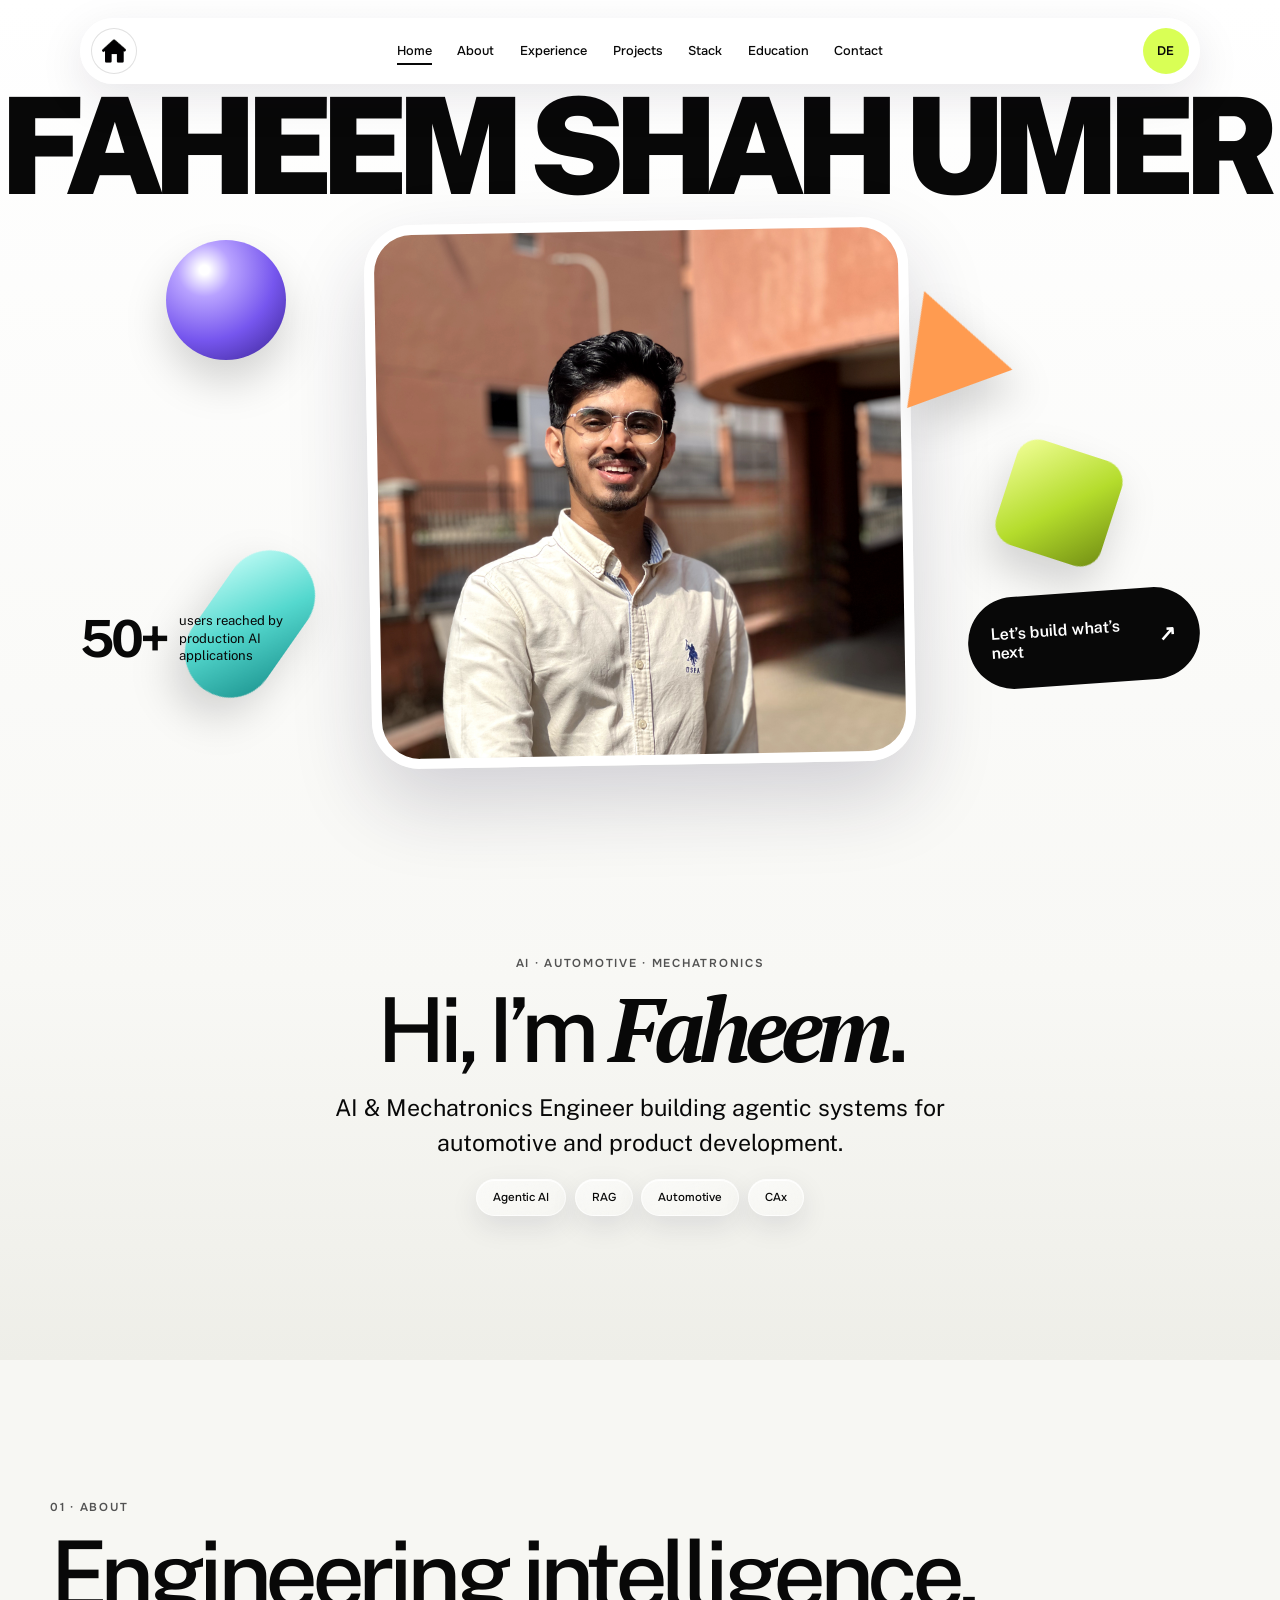
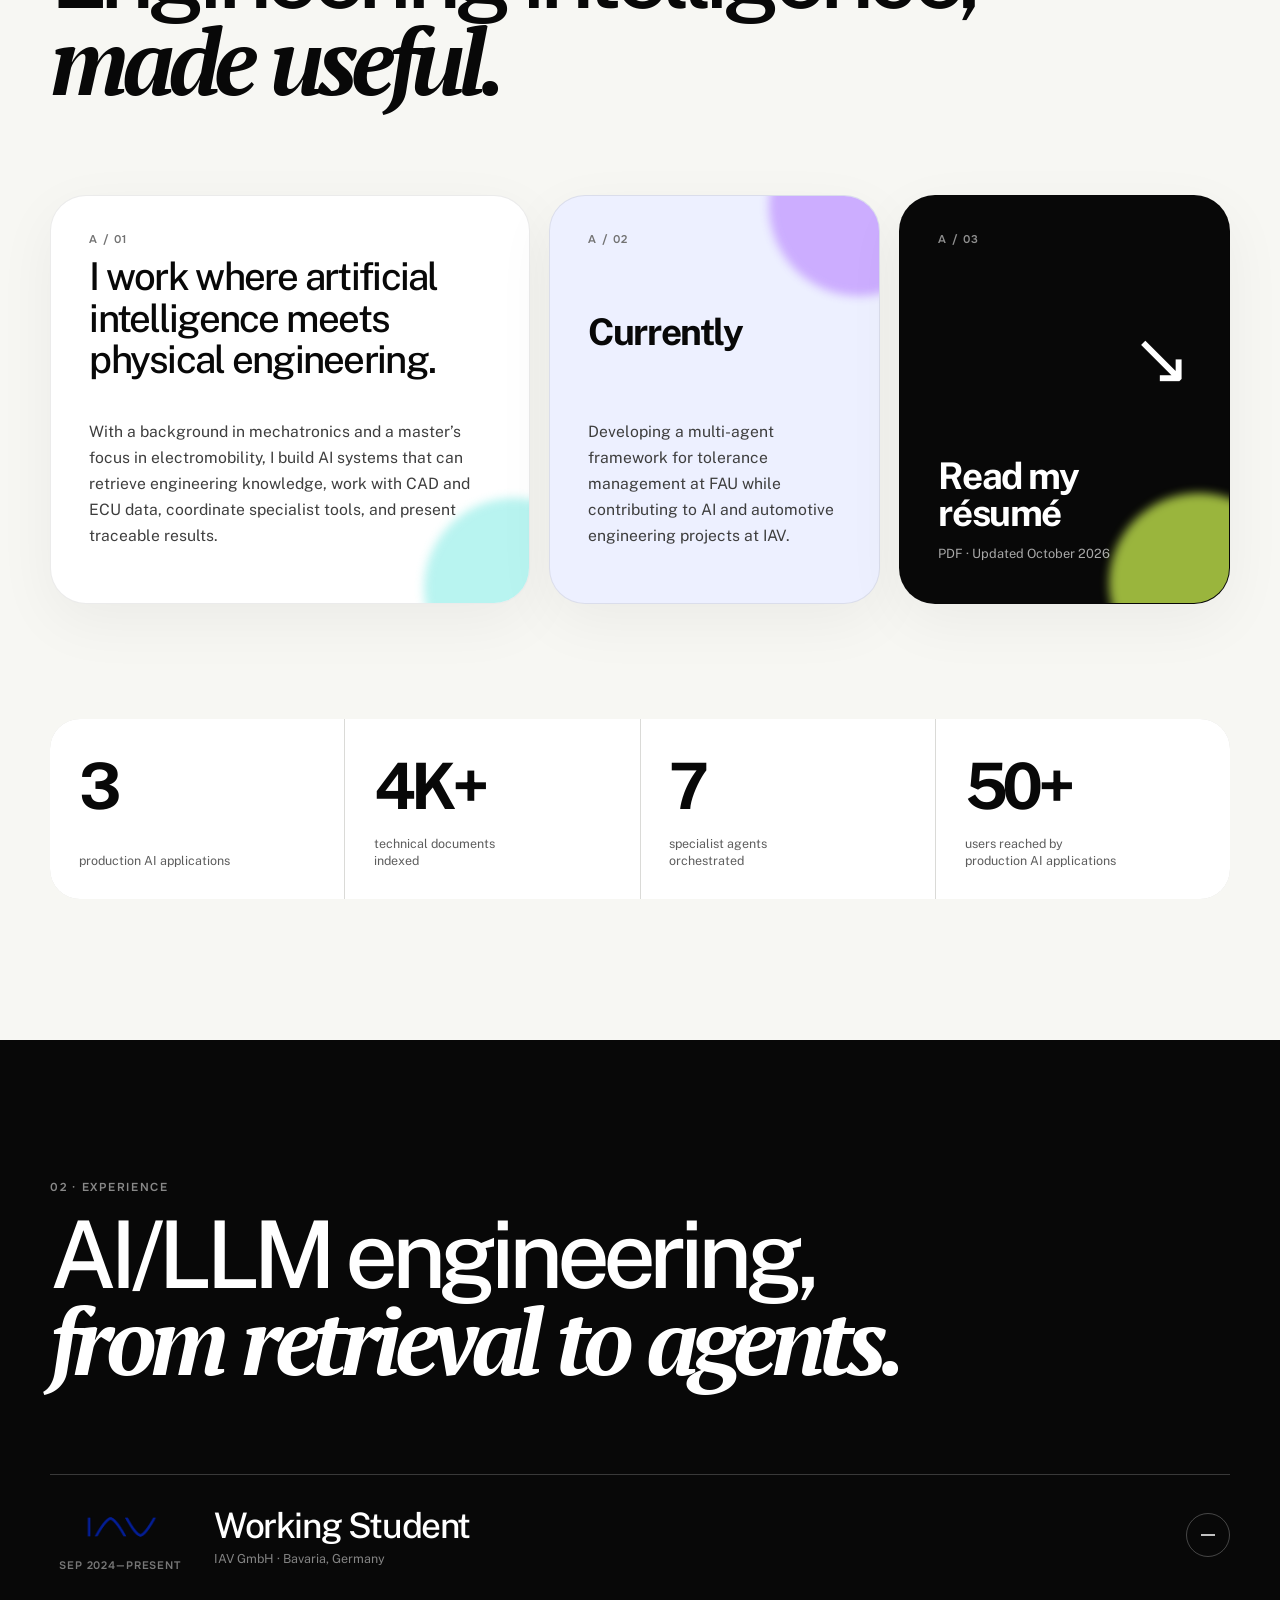
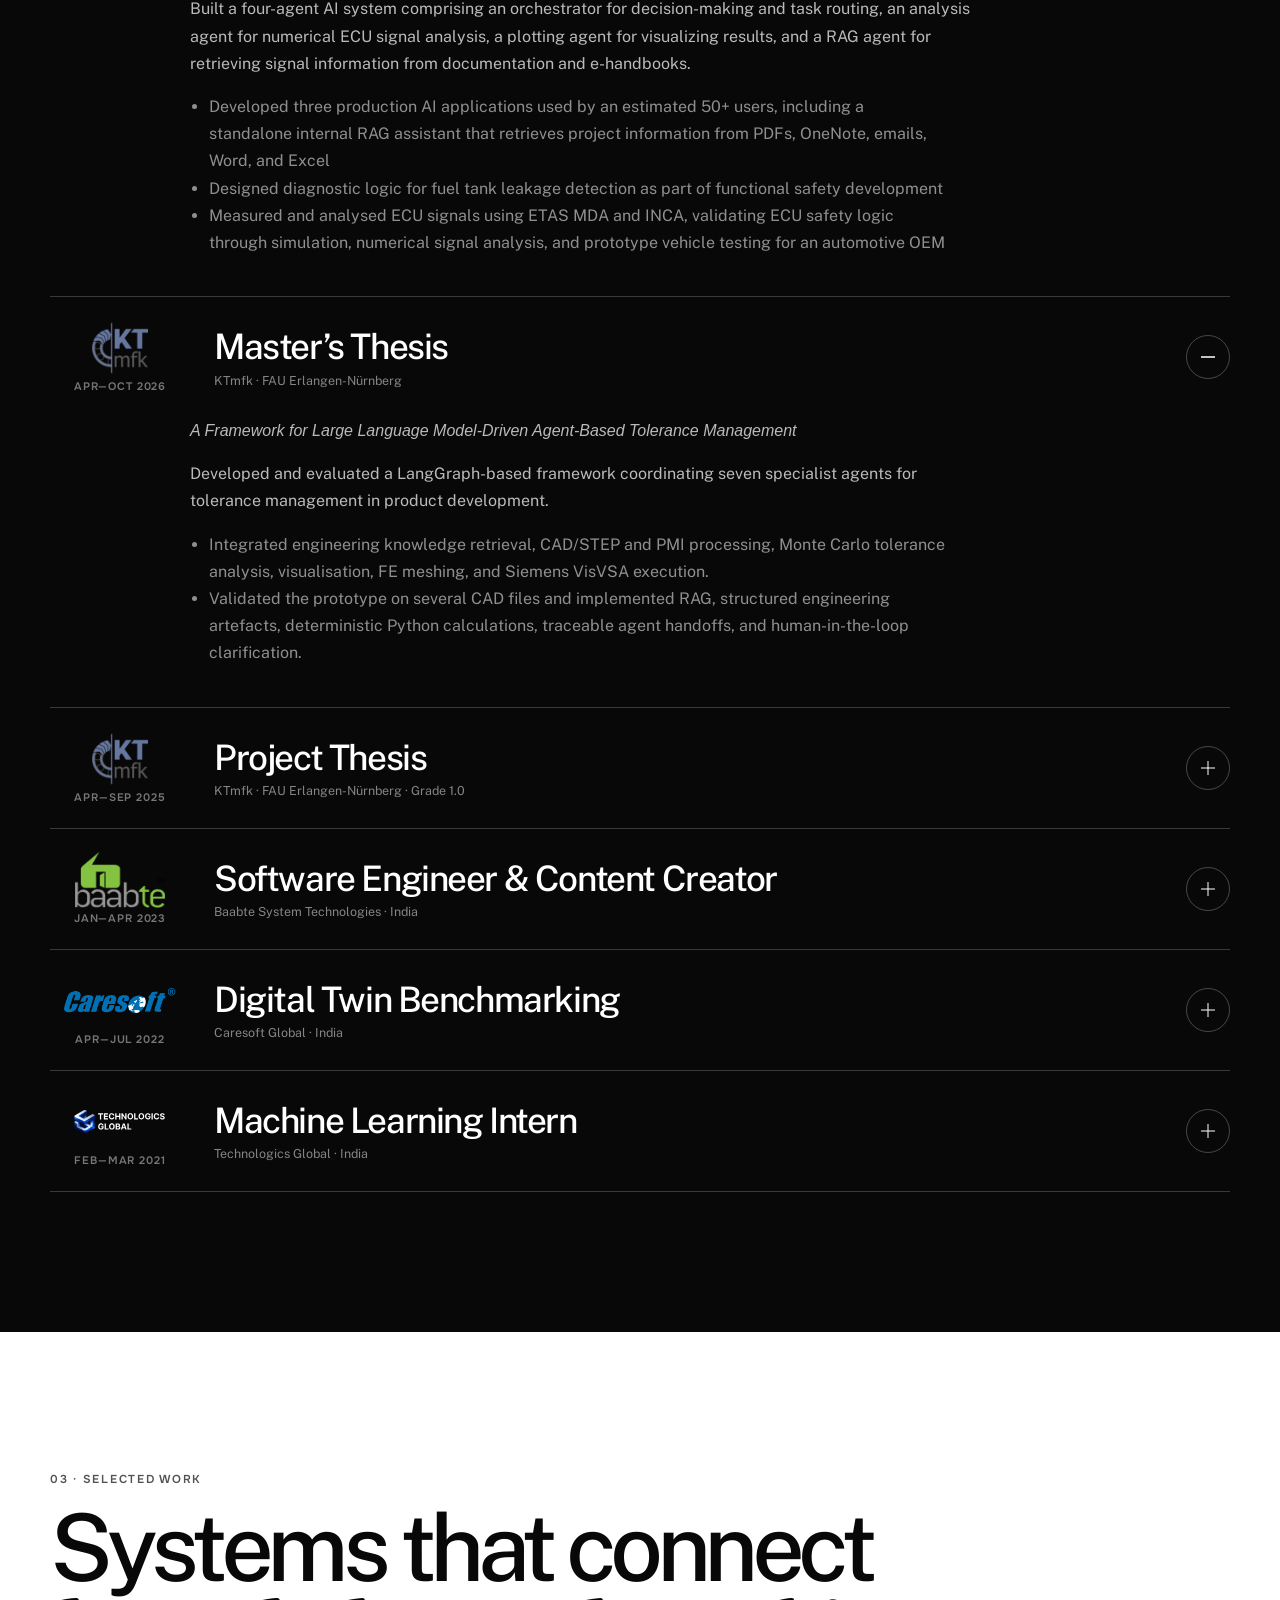
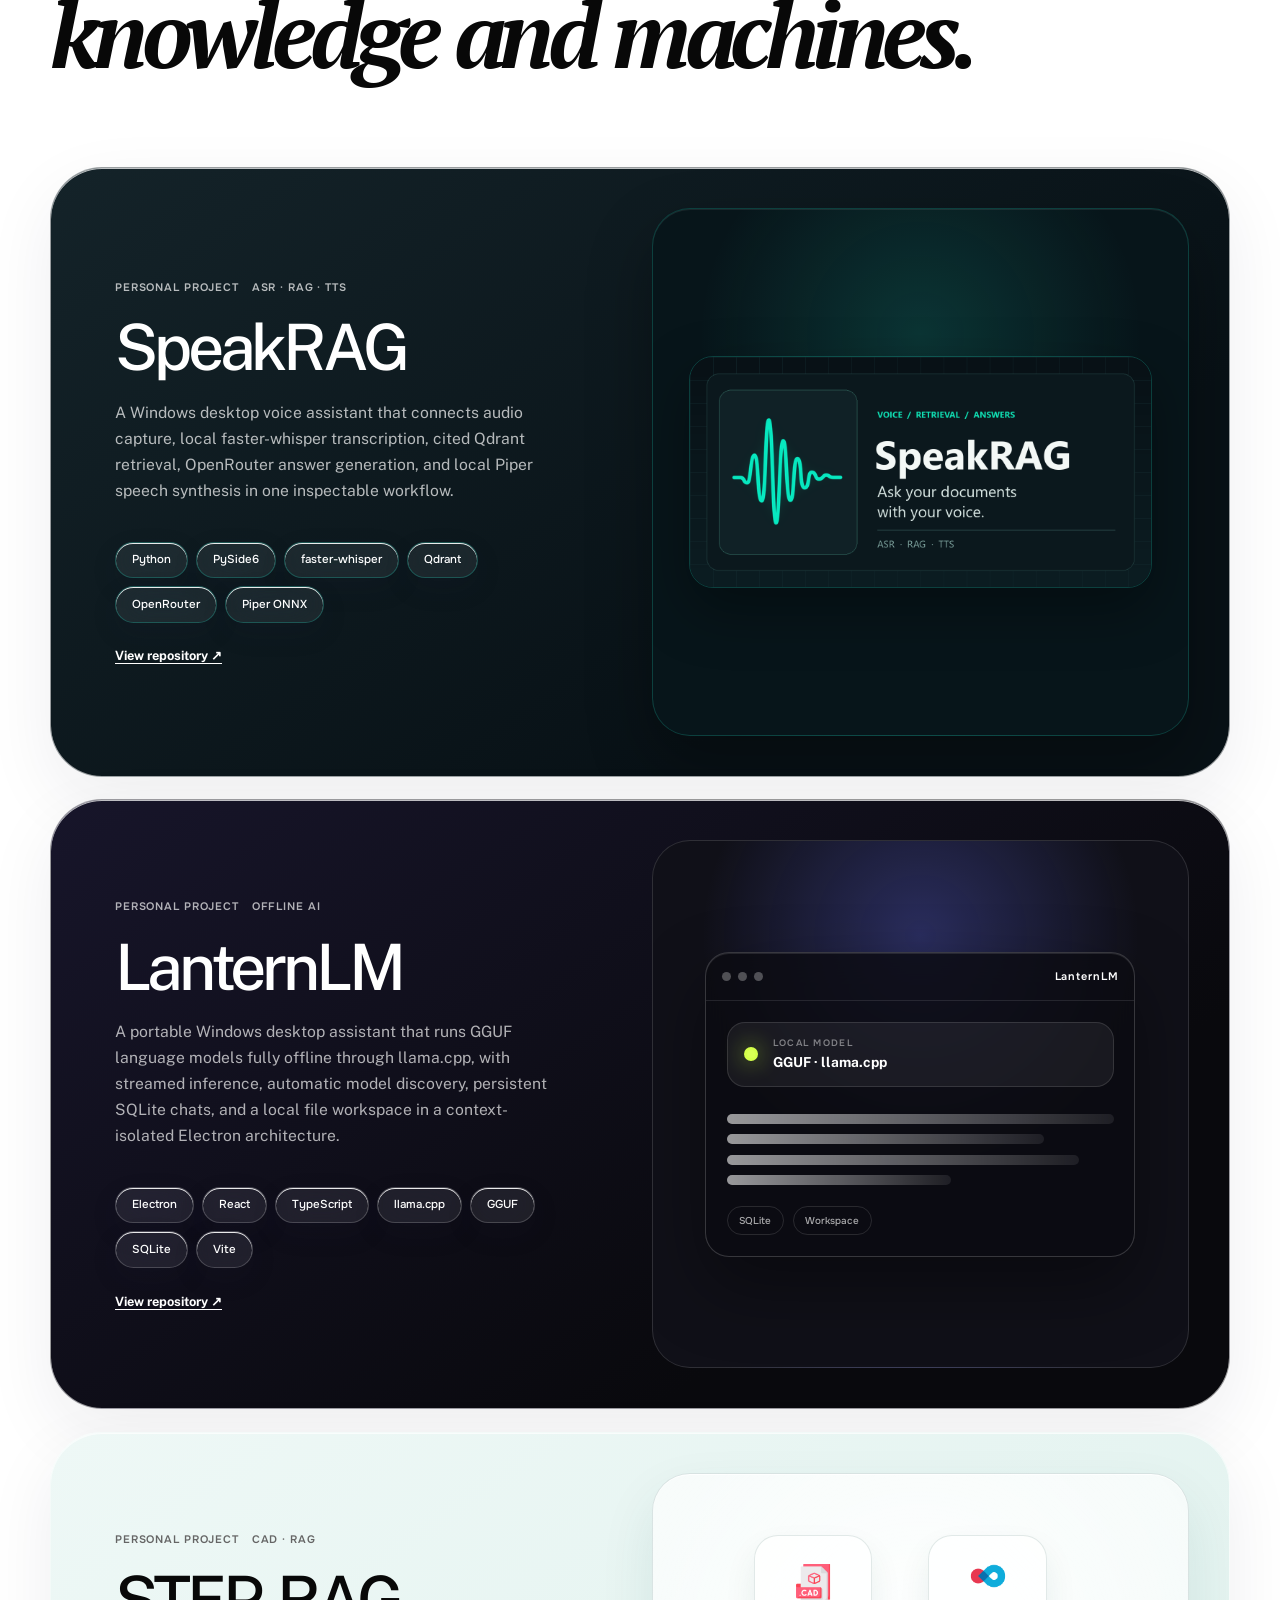
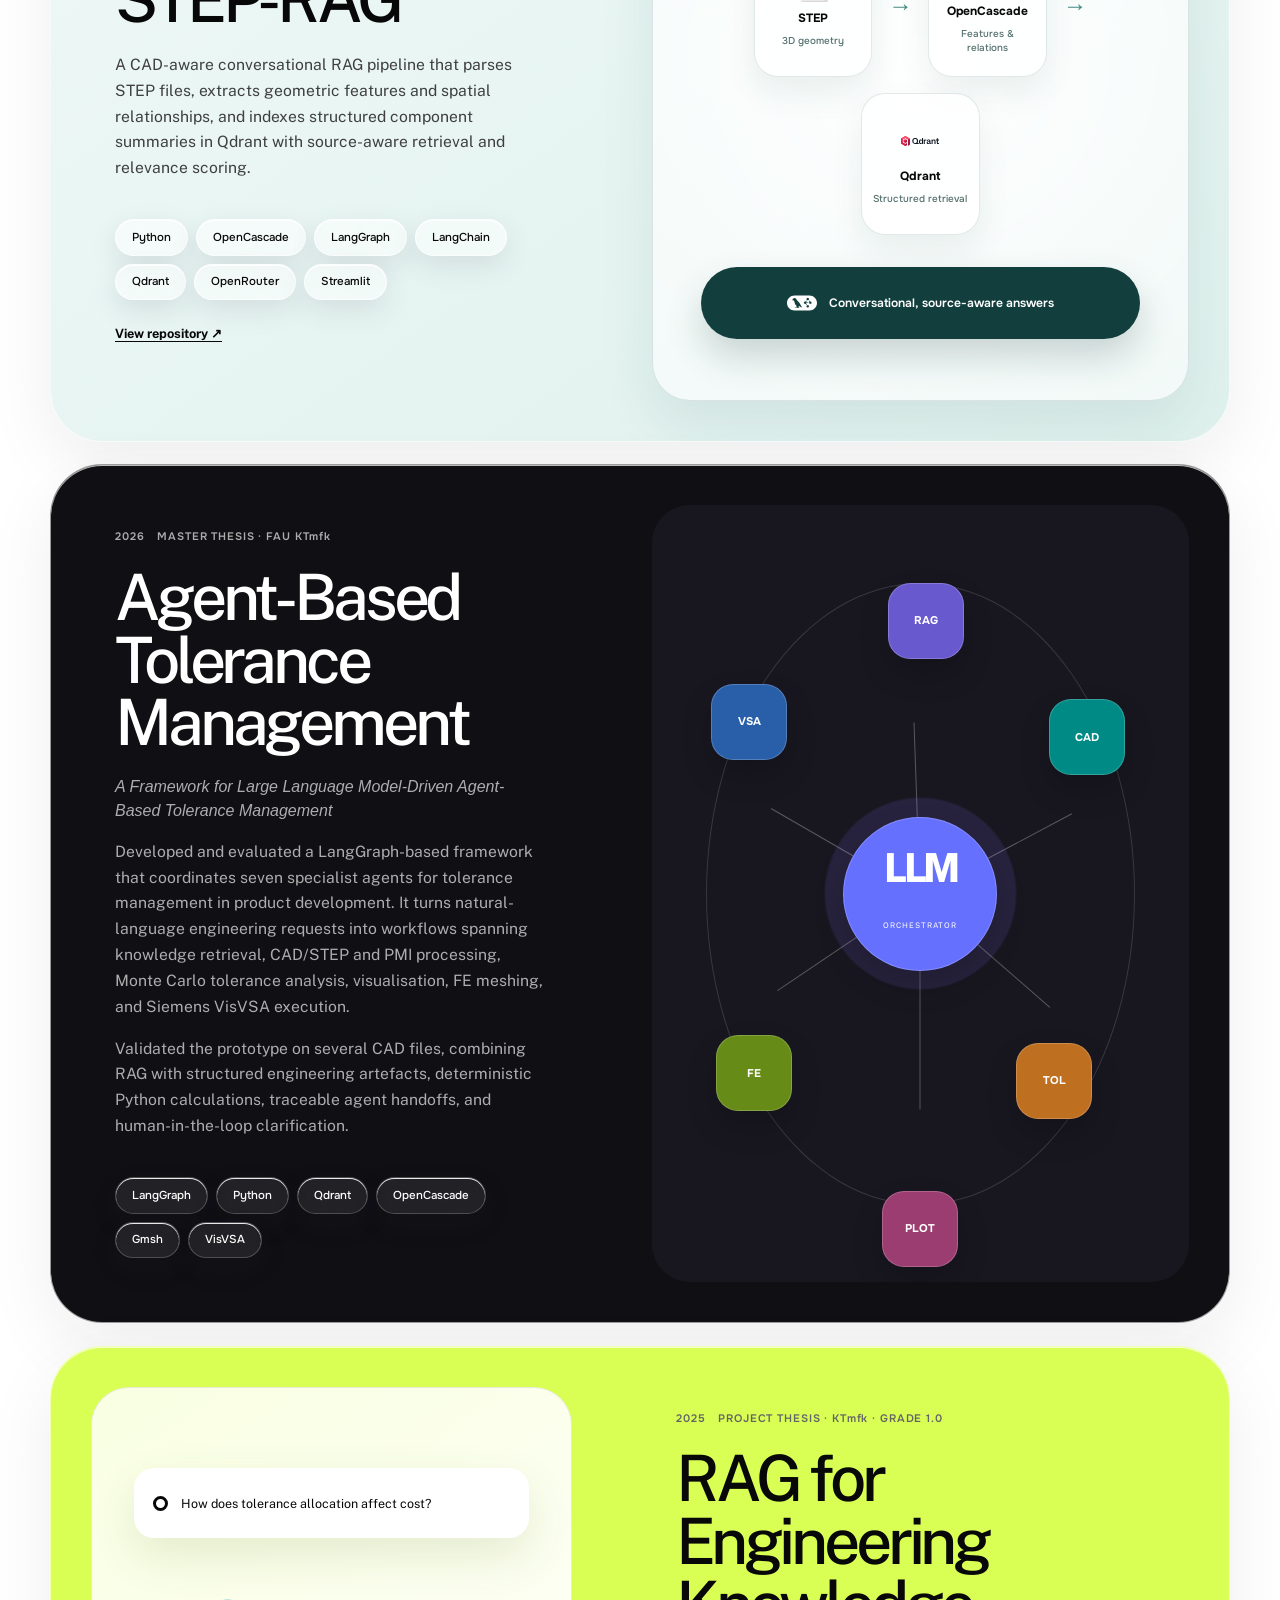
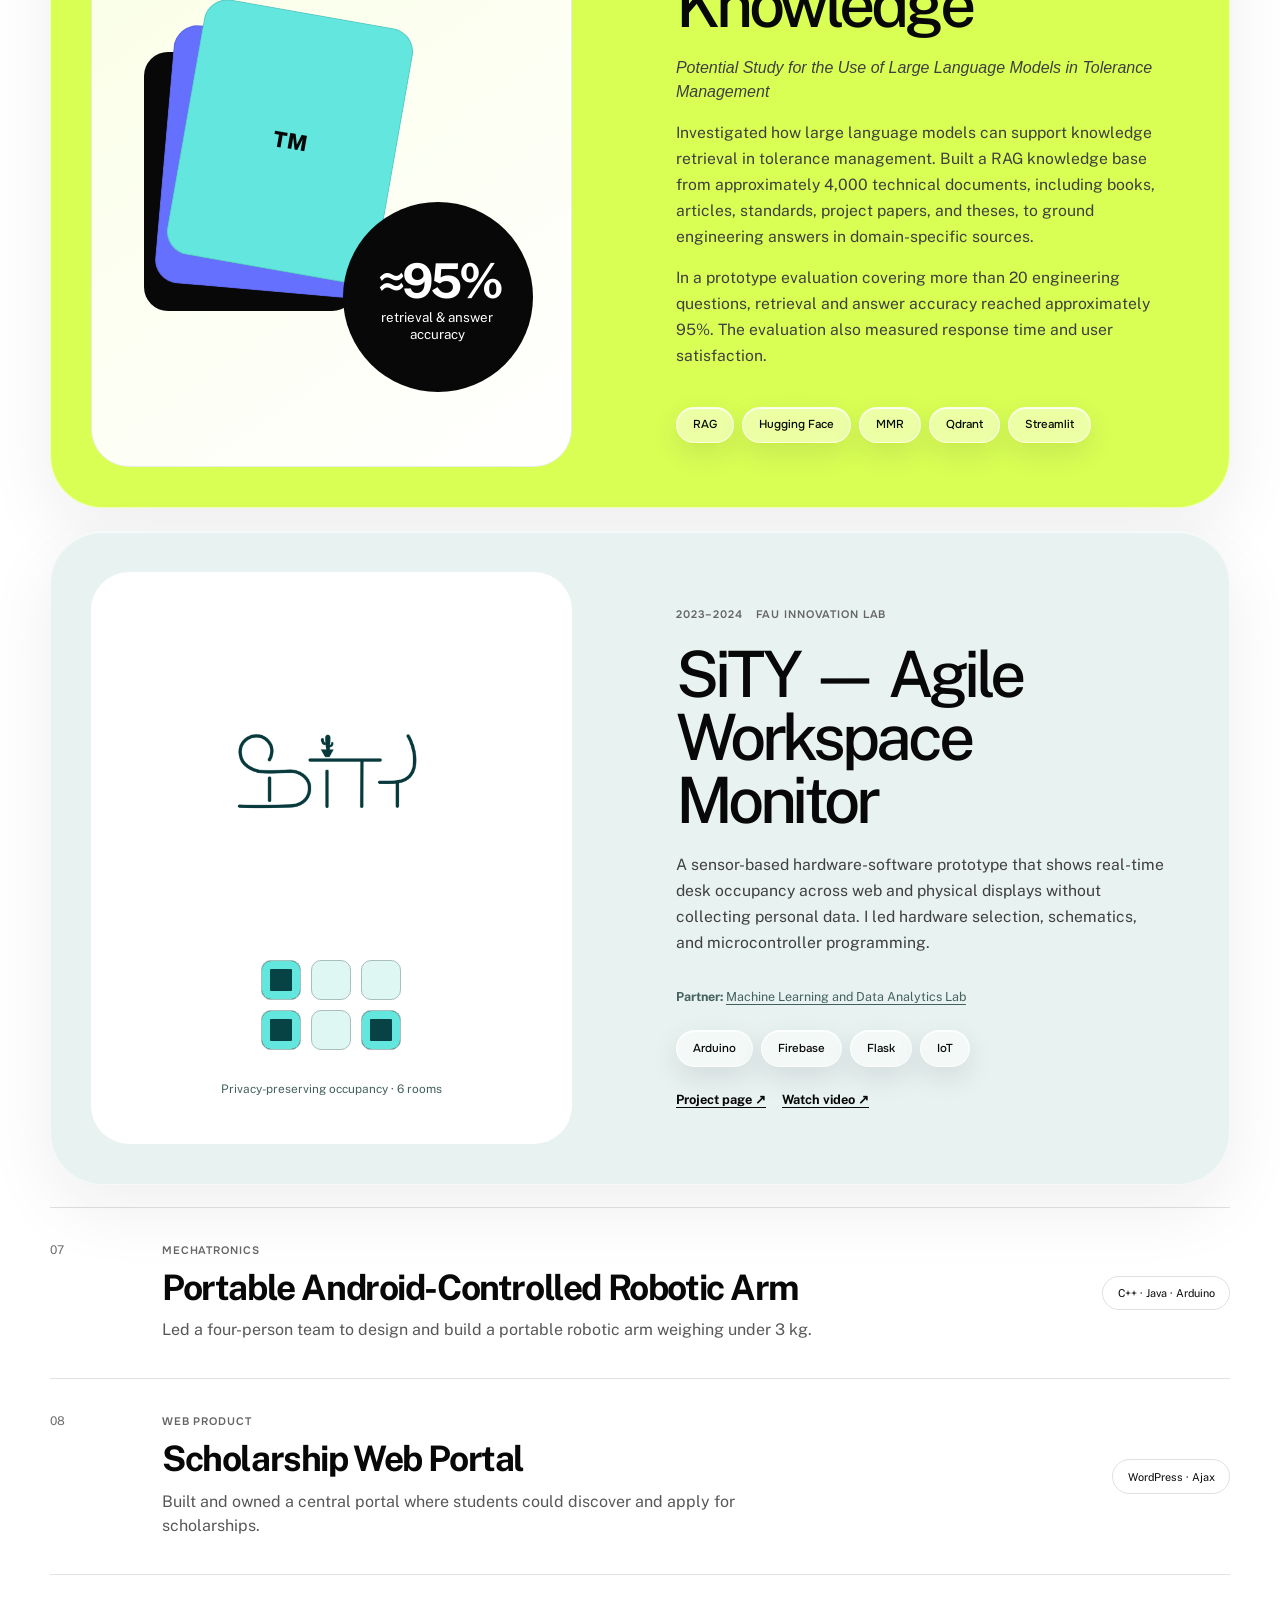
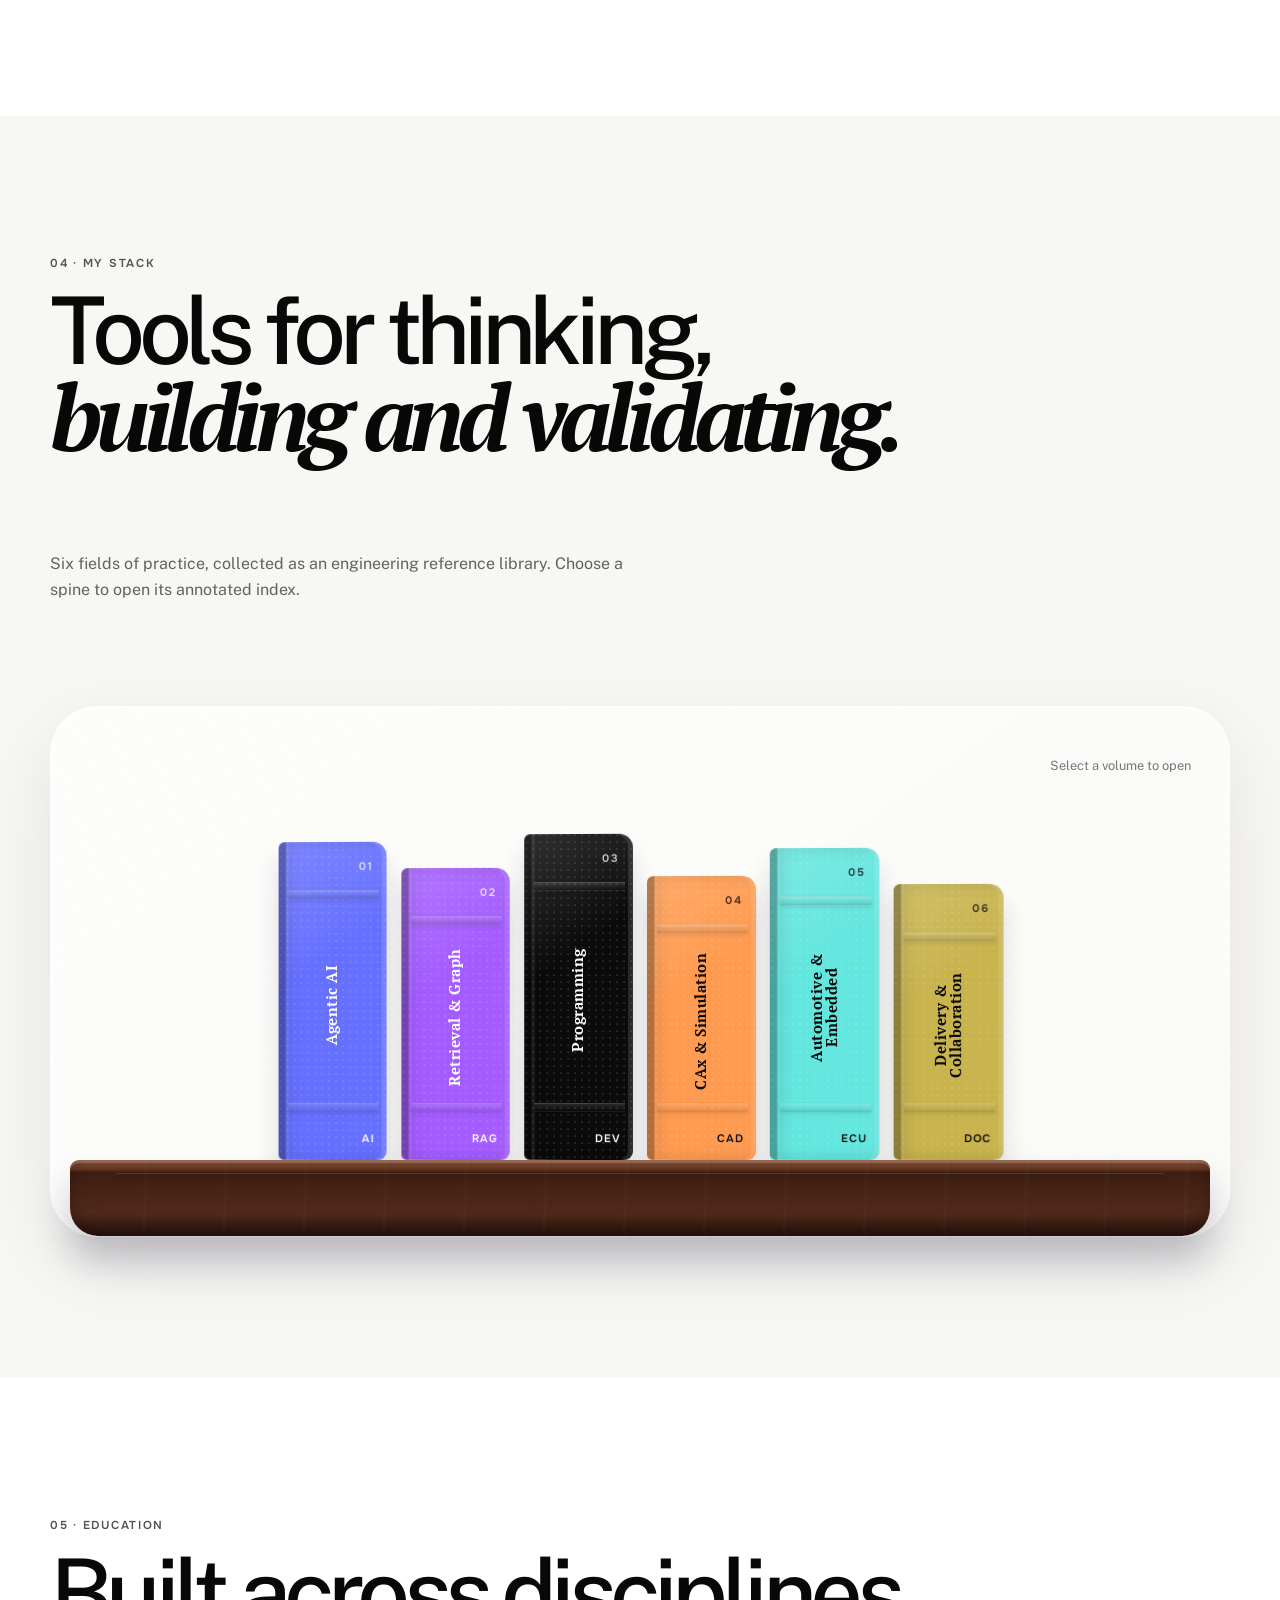
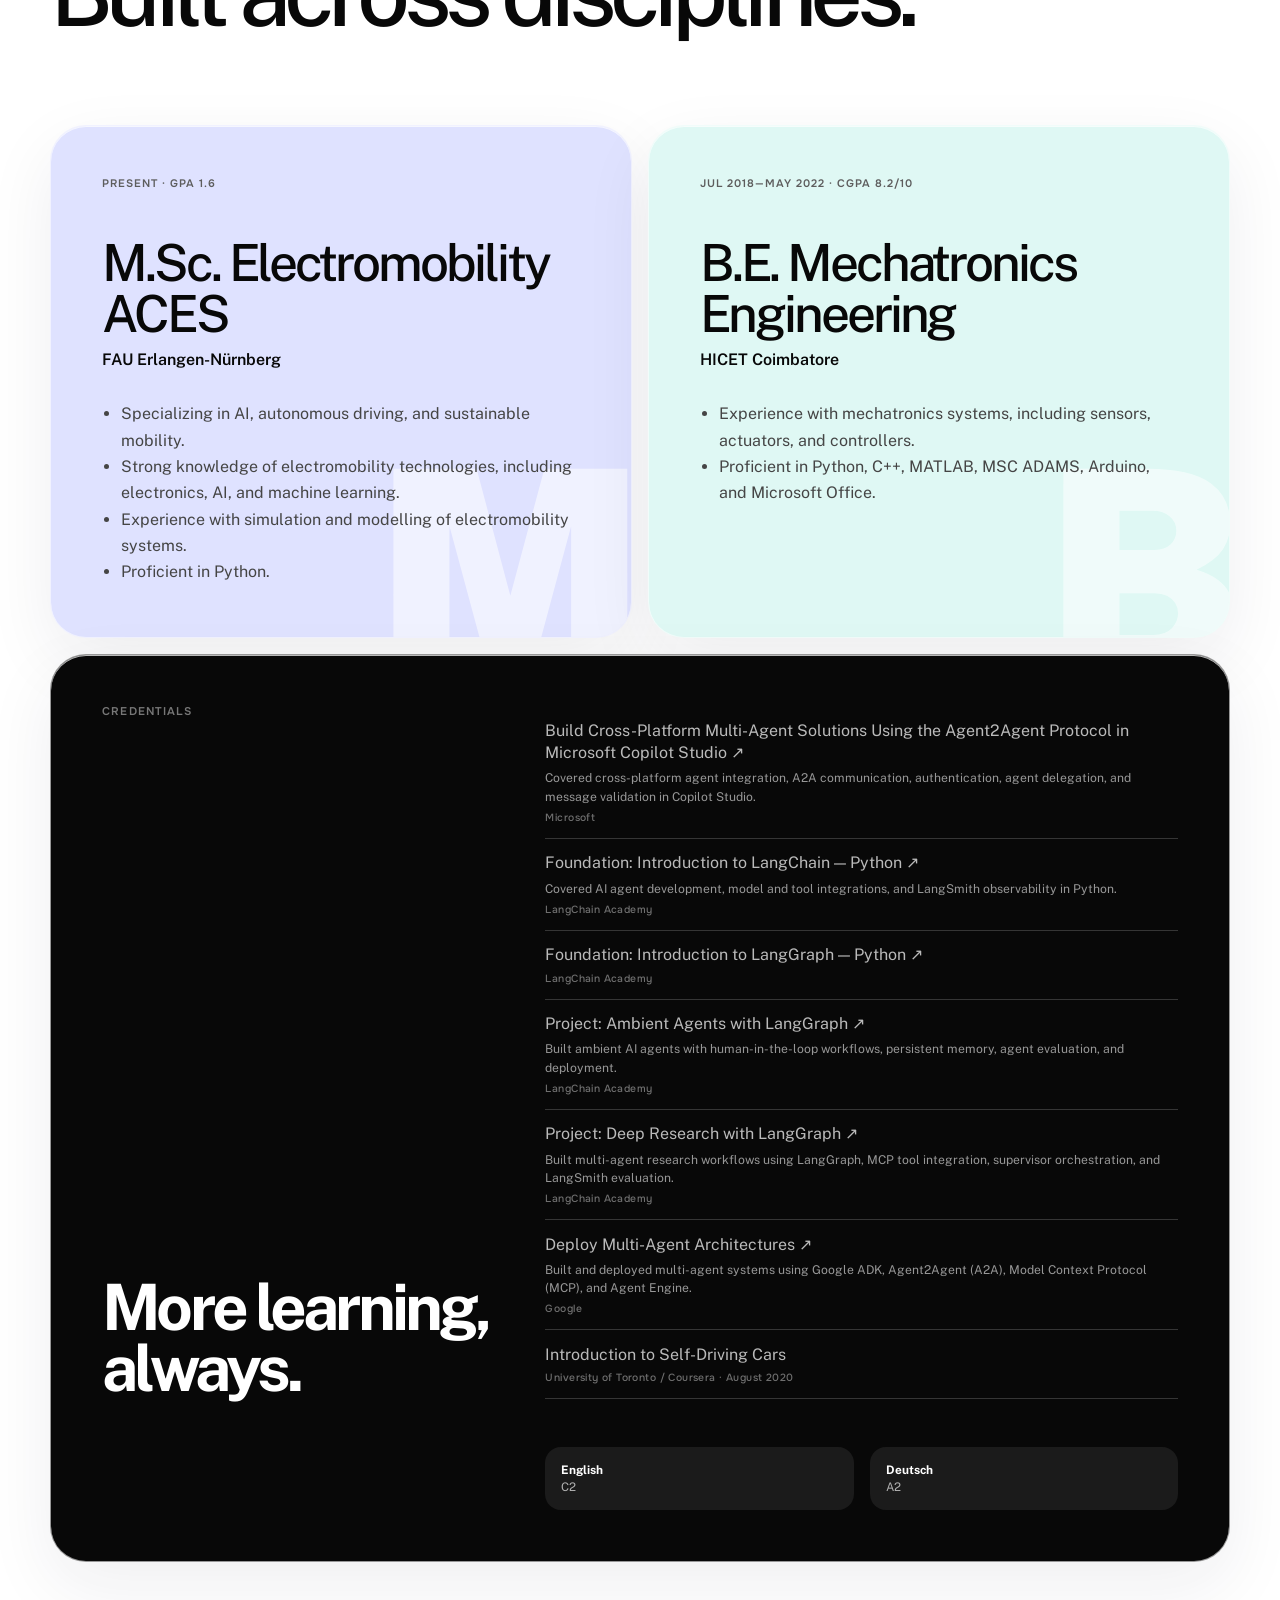
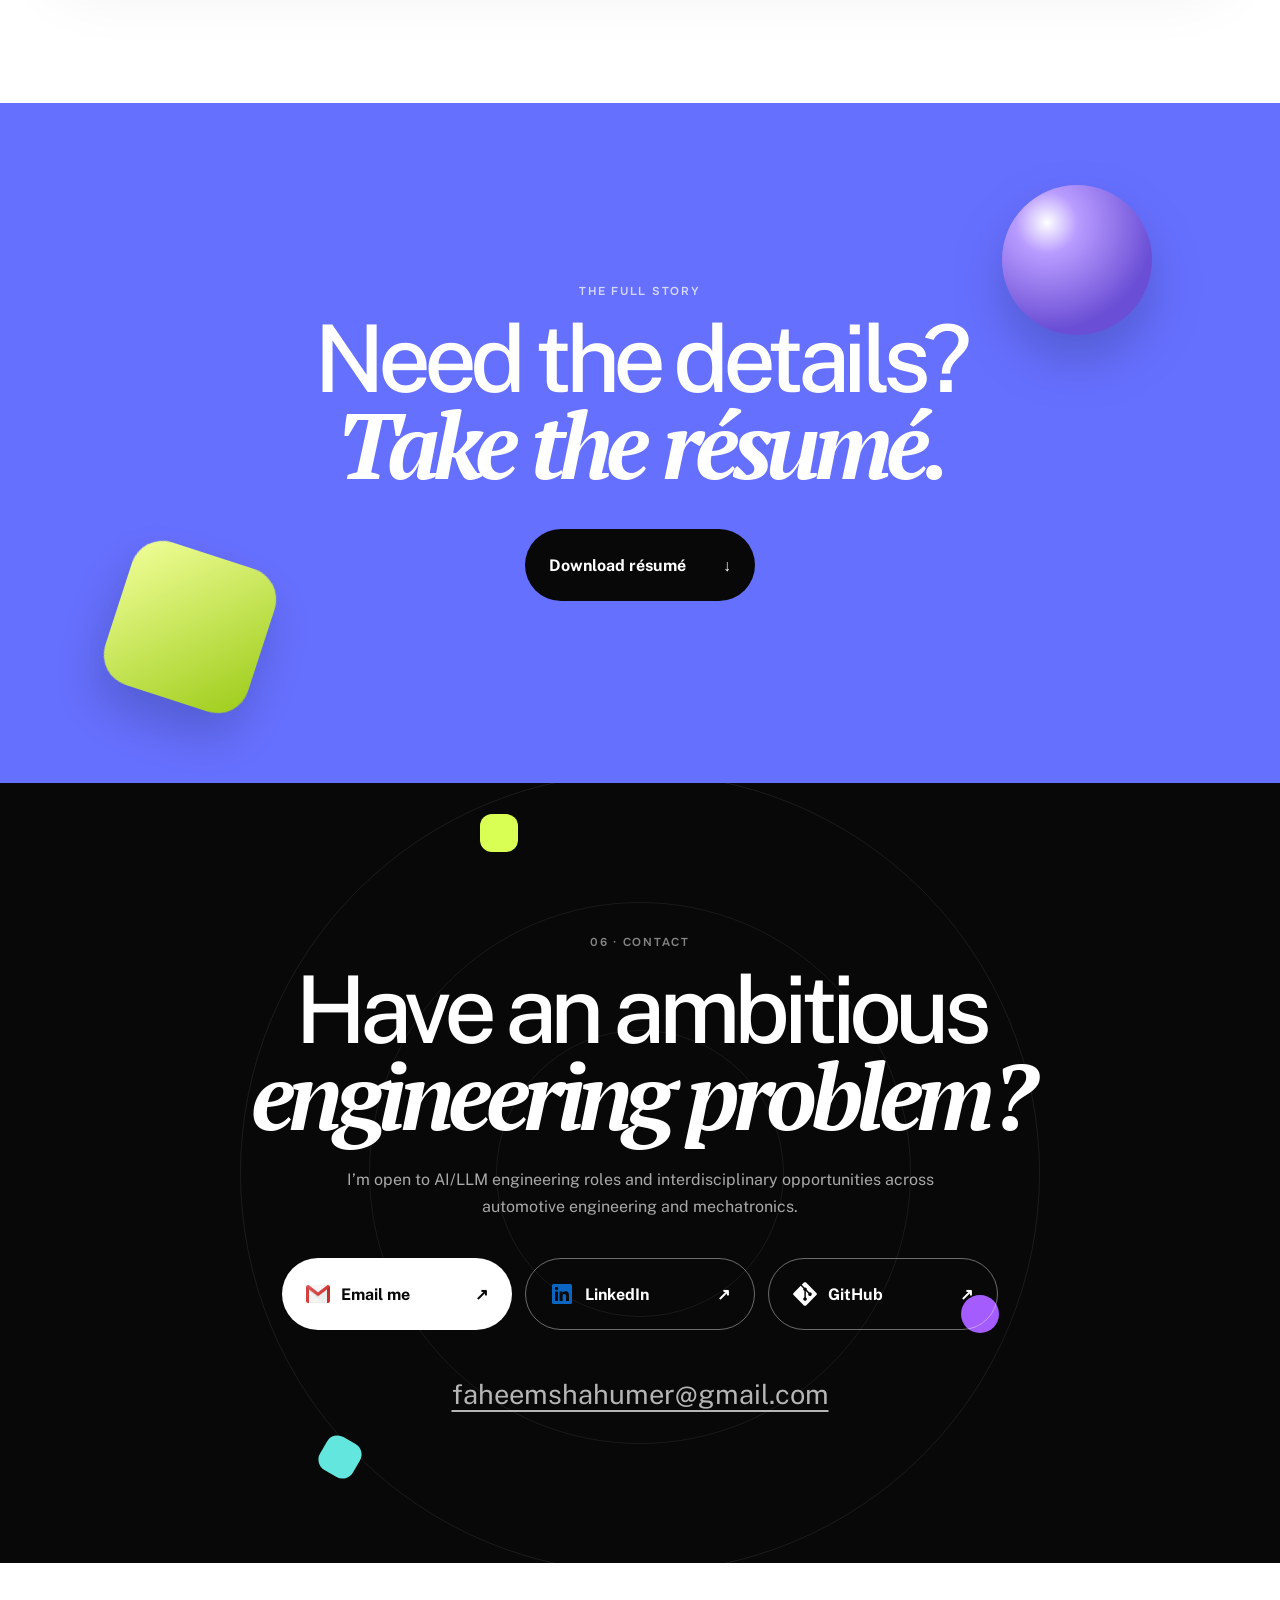
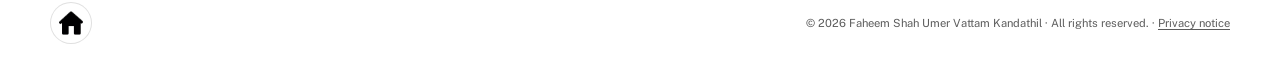
==== commit f2c65e6d: "Expand thesis descriptions and add Technologics company logo" ====
--- a/index.html
+++ b/index.html
@@ -63,7 +63,7 @@
       <div class="about-layout">
         <article class="about-card about-card-main reveal"><p class="card-index">A / 01</p><p class="about-lead" data-en="I work where artificial intelligence meets physical engineering." data-de="Ich arbeite dort, wo künstliche Intelligenz auf physische Technik trifft.">I work where artificial intelligence meets physical engineering.</p><p data-en="With a background in mechatronics and a master’s focus in electromobility, I build AI systems that can retrieve engineering knowledge, work with CAD and ECU data, coordinate specialist tools, and present traceable results." data-de="Mit einem Hintergrund in Mechatronik und einem Master-Schwerpunkt in Elektromobilität entwickle ich KI-Systeme, die technisches Wissen abrufen, mit CAD- und ECU-Daten arbeiten, Spezialwerkzeuge koordinieren und nachvollziehbare Ergebnisse liefern.">With a background in mechatronics and a master’s focus in electromobility, I build AI systems that can retrieve engineering knowledge, work with CAD and ECU data, coordinate specialist tools, and present traceable results.</p></article>
         <article class="about-card about-card-focus reveal"><p class="card-index">A / 02</p><h3 data-en="Currently" data-de="Aktuell">Currently</h3><p data-en="Developing a multi-agent framework for tolerance management at FAU while contributing to AI and automotive engineering projects at IAV." data-de="Entwicklung eines Multi-Agenten-Frameworks für das Toleranzmanagement an der FAU sowie Mitarbeit an KI- und Automotive-Engineering-Projekten bei IAV.">Developing a multi-agent framework for tolerance management at FAU while contributing to AI and automotive engineering projects at IAV.</p></article>
-        <a class="about-card resume-card reveal" href="assets/FaheemResume.pdf" download><p class="card-index">A / 03</p><span class="resume-arrow" aria-hidden="true">↘</span><div><h3 data-en="Read my résumé" data-de="Lebenslauf ansehen">Read my résumé</h3><p data-resume-updated data-en="PDF · Updated September 2026" data-de="PDF · Aktualisiert September 2026">PDF · Updated September 2026</p></div></a>
+        <a class="about-card resume-card reveal" href="assets/FaheemResume.pdf" download><p class="card-index">A / 03</p><span class="resume-arrow" aria-hidden="true">↘</span><div><h3 data-en="Read my résumé" data-de="Lebenslauf ansehen">Read my résumé</h3><p data-resume-updated data-en="PDF · Updated October 2026" data-de="PDF · Aktualisiert Oktober 2026">PDF · Updated October 2026</p></div></a>
       </div>
       <div class="metrics-grid reveal" aria-label="Selected outcomes" data-en-aria="Selected outcomes" data-de-aria="Ausgewählte Ergebnisse"><div><strong>3</strong><span data-en="production AI applications" data-de="produktive KI-Anwendungen">production AI applications</span></div><div><strong>4K+</strong><span data-en="technical documents indexed" data-de="indexierte technische Dokumente">technical documents indexed</span></div><div><strong>7</strong><span data-en="specialist agents orchestrated" data-de="orchestrierte Spezialagenten">specialist agents orchestrated</span></div><div><strong>50+</strong><span data-en="users reached by production AI applications" data-de="Nutzer von produktiv eingesetzten KI-Anwendungen">users reached by production AI applications</span></div></div>
     </section>
@@ -84,12 +84,12 @@
           <div class="step-rag-visual" aria-label="STEP-RAG retrieval pipeline" data-en-aria="STEP-RAG retrieval pipeline" data-de-aria="STEP-RAG-Retrieval-Pipeline"><div class="step-rag-stage"><img src="assets/icons/cad.png" alt=""><span>STEP</span><small data-en="3D geometry" data-de="3D-Geometrie">3D geometry</small></div><span class="step-rag-arrow" aria-hidden="true">→</span><div class="step-rag-stage"><img src="assets/icons/openCascade.png" alt=""><span>OpenCascade</span><small data-en="Features &amp; relations" data-de="Merkmale &amp; Beziehungen">Features &amp; relations</small></div><span class="step-rag-arrow" aria-hidden="true">→</span><div class="step-rag-stage"><img src="assets/icons/qdrant-logo-red-black.svg" alt=""><span>Qdrant</span><small data-en="Structured retrieval" data-de="Strukturiertes Retrieval">Structured retrieval</small></div><div class="step-rag-query"><img src="assets/icons/LangGraph.svg" alt=""><span data-en="Conversational, source-aware answers" data-de="Dialogorientierte Antworten mit Quellenbezug">Conversational, source-aware answers</span></div></div>
         </article>
         <article class="project project-thesis reveal">
-          <div class="project-copy"><div class="project-meta"><span>2026</span><span data-en="MASTER THESIS · FAU KTmfk" data-de="MASTERARBEIT · FAU KTmfk">MASTER THESIS · FAU KTmfk</span></div><h3 data-en="Agent-Based Tolerance Management" data-de="Agentenbasiertes Toleranzmanagement">Agent-Based Tolerance Management</h3><p data-en="A LangGraph framework that turns natural-language engineering requests into traceable workflows across knowledge retrieval, CAD/PMI processing, Monte Carlo tolerance analysis, visualisation, FE meshing, and Siemens VisVSA." data-de="Ein LangGraph-Framework, das natürlichsprachliche Engineering-Anfragen in nachvollziehbare Workflows für Wissensabruf, CAD/PMI-Verarbeitung, Monte-Carlo-Toleranzanalyse, Visualisierung, FE-Vernetzung und Siemens VisVSA überführt.">A LangGraph framework that turns natural-language engineering requests into traceable workflows across knowledge retrieval, CAD/PMI processing, Monte Carlo tolerance analysis, visualisation, FE meshing, and Siemens VisVSA.</p><ul class="tag-list" aria-label="Technologies" data-en-aria="Technologies" data-de-aria="Technologien"><li>LangGraph</li><li>Python</li><li>Qdrant</li><li>OpenCascade</li><li>Gmsh</li><li>VisVSA</li></ul></div>
+          <div class="project-copy"><div class="project-meta"><span>2026</span><span data-en="MASTER THESIS · FAU KTmfk" data-de="MASTERARBEIT · FAU KTmfk">MASTER THESIS · FAU KTmfk</span></div><h3 data-en="Agent-Based Tolerance Management" data-de="Agentenbasiertes Toleranzmanagement">Agent-Based Tolerance Management</h3><p class="thesis-title">A Framework for Large Language Model-Driven Agent-Based Tolerance Management</p><p data-en="Developed and evaluated a LangGraph-based framework that coordinates seven specialist agents for tolerance management in product development. It turns natural-language engineering requests into workflows spanning knowledge retrieval, CAD/STEP and PMI processing, Monte Carlo tolerance analysis, visualisation, FE meshing, and Siemens VisVSA execution." data-de="Entwicklung und Evaluierung eines LangGraph-basierten Frameworks, das sieben spezialisierte Agenten für das Toleranzmanagement in der Produktentwicklung koordiniert. Es überführt natürlichsprachliche Engineering-Anfragen in Workflows für Wissensabruf, CAD/STEP- und PMI-Verarbeitung, Monte-Carlo-Toleranzanalyse, Visualisierung, FE-Vernetzung und Siemens-VisVSA-Ausführung.">Developed and evaluated a LangGraph-based framework that coordinates seven specialist agents for tolerance management in product development. It turns natural-language engineering requests into workflows spanning knowledge retrieval, CAD/STEP and PMI processing, Monte Carlo tolerance analysis, visualisation, FE meshing, and Siemens VisVSA execution.</p><p data-en="Validated the prototype on several CAD files, combining RAG with structured engineering artefacts, deterministic Python calculations, traceable agent handoffs, and human-in-the-loop clarification." data-de="Validierung des Prototyps anhand mehrerer CAD-Dateien. Dabei wurden RAG, strukturierte technische Artefakte, deterministische Python-Berechnungen, nachvollziehbare Agentenübergaben und Rückfragen mit menschlicher Beteiligung kombiniert.">Validated the prototype on several CAD files, combining RAG with structured engineering artefacts, deterministic Python calculations, traceable agent handoffs, and human-in-the-loop clarification.</p><ul class="tag-list" aria-label="Technologies" data-en-aria="Technologies" data-de-aria="Technologien"><li>LangGraph</li><li>Python</li><li>Qdrant</li><li>OpenCascade</li><li>Gmsh</li><li>VisVSA</li></ul></div>
           <div class="agent-visual" aria-label="Simplified diagram of a seven-agent engineering system" data-en-aria="Simplified diagram of a seven-agent engineering system" data-de-aria="Vereinfachtes Diagramm eines Engineering-Systems mit sieben Agenten"><div class="agent-core"><span>LLM</span><small>ORCHESTRATOR</small></div><div class="agent-node agent-one">RAG</div><div class="agent-node agent-two">CAD</div><div class="agent-node agent-three">TOL</div><div class="agent-node agent-four">PLOT</div><div class="agent-node agent-five">FE</div><div class="agent-node agent-six">VSA</div><i class="connector connector-one"></i><i class="connector connector-two"></i><i class="connector connector-three"></i><i class="connector connector-four"></i><i class="connector connector-five"></i><i class="connector connector-six"></i></div>
         </article>
         <article class="project project-rag reveal">
           <div class="rag-visual" aria-hidden="true"><div class="search-box"><span class="search-dot"></span><span data-en="How does tolerance allocation affect cost?" data-de="Wie beeinflusst die Toleranzzuweisung die Kosten?">How does tolerance allocation affect cost?</span></div><div class="document-stack"><span>ISO GPS</span><span>GD&amp;T</span><span>TM</span></div><div class="rag-score"><strong>≈95%</strong><small data-en="retrieval &amp; answer accuracy" data-de="Abruf- &amp; Antwortgenauigkeit">retrieval &amp; answer accuracy</small></div></div>
-          <div class="project-copy"><div class="project-meta"><span>2025</span><span data-en="PROJECT THESIS · KTmfk · GRADE 1.0" data-de="PROJEKTARBEIT · KTmfk · NOTE 1,0">PROJECT THESIS · KTmfk · GRADE 1.0</span></div><h3 data-en="RAG for Engineering Knowledge" data-de="RAG für technisches Wissen">RAG for Engineering Knowledge</h3><p data-en="A domain-specific assistant grounded in approximately 4,000 tolerance-management documents, designed to deliver source-aware answers to standards-heavy engineering questions." data-de="Ein domänenspezifischer Assistent auf Basis von rund 4.000 Dokumenten zum Toleranzmanagement, entwickelt für quellenbezogene Antworten auf normintensive technische Fragen.">A domain-specific assistant grounded in approximately 4,000 tolerance-management documents, designed to deliver source-aware answers to standards-heavy engineering questions.</p><ul class="tag-list" aria-label="Technologies" data-en-aria="Technologies" data-de-aria="Technologien"><li>RAG</li><li>Hugging Face</li><li>MMR</li><li>Qdrant</li><li>Streamlit</li></ul></div>
+          <div class="project-copy"><div class="project-meta"><span>2025</span><span data-en="PROJECT THESIS · KTmfk · GRADE 1.0" data-de="PROJEKTARBEIT · KTmfk · NOTE 1,0">PROJECT THESIS · KTmfk · GRADE 1.0</span></div><h3 data-en="RAG for Engineering Knowledge" data-de="RAG für technisches Wissen">RAG for Engineering Knowledge</h3><p class="thesis-title">Potential Study for the Use of Large Language Models in Tolerance Management</p><p data-en="Investigated how large language models can support knowledge retrieval in tolerance management. Built a RAG knowledge base from approximately 4,000 technical documents, including books, articles, standards, project papers, and theses, to ground engineering answers in domain-specific sources." data-de="Untersuchung, wie Large Language Models den Wissensabruf im Toleranzmanagement unterstützen können. Aufbau einer RAG-Wissensbasis aus rund 4.000 technischen Dokumenten, darunter Bücher, Artikel, Normen, Projektarbeiten und Abschlussarbeiten, um technische Antworten auf fachspezifische Quellen zu stützen.">Investigated how large language models can support knowledge retrieval in tolerance management. Built a RAG knowledge base from approximately 4,000 technical documents, including books, articles, standards, project papers, and theses, to ground engineering answers in domain-specific sources.</p><p data-en="In a prototype evaluation covering more than 20 engineering questions, retrieval and answer accuracy reached approximately 95%. The evaluation also measured response time and user satisfaction." data-de="In einer Prototyp-Evaluierung mit mehr als 20 technischen Fragen erreichten Abruf- und Antwortgenauigkeit rund 95 %. Zusätzlich wurden Antwortzeit und Nutzerzufriedenheit gemessen.">In a prototype evaluation covering more than 20 engineering questions, retrieval and answer accuracy reached approximately 95%. The evaluation also measured response time and user satisfaction.</p><ul class="tag-list" aria-label="Technologies" data-en-aria="Technologies" data-de-aria="Technologien"><li>RAG</li><li>Hugging Face</li><li>MMR</li><li>Qdrant</li><li>Streamlit</li></ul></div>
         </article>
         <article class="project project-sity reveal">
           <div class="sity-visual"><img src="assets/sity-logo.png" alt="SiTY logo"><div class="desk-grid" aria-hidden="true"><span class="busy"></span><span></span><span></span><span class="busy"></span><span></span><span class="busy"></span></div><p data-en="Privacy-preserving occupancy · 6 rooms" data-de="Datenschutzfreundliche Belegung · 6 Räume">Privacy-preserving occupancy · 6 rooms</p></div>
@@ -105,12 +105,12 @@
     <section class="section experience-section" id="experience" aria-labelledby="experience-title">
       <div class="section-heading section-heading-light reveal"><p class="section-kicker" data-en="02 · EXPERIENCE" data-de="02 · ERFAHRUNG">02 · EXPERIENCE</p><h2 id="experience-title"><span data-en="AI/LLM engineering," data-de="AI/LLM Engineering,">AI/LLM engineering,</span><br><em data-en="from retrieval to agents." data-de="von Retrieval bis zu Agenten.">from retrieval to agents.</em></h2></div>
       <div class="timeline">
-        <details class="timeline-item timeline-item-branded reveal" open><summary><span class="timeline-brand"><img src="assets/icons/IAV_gmbh.png" alt="" aria-hidden="true"><span class="timeline-year" data-en="SEP 2024—PRESENT" data-de="SEPT. 2024—HEUTE">SEP 2024—PRESENT</span></span><span><strong data-en="Working Student" data-de="Werkstudent">Working Student</strong><small data-en="IAV GmbH · Bavaria, Germany" data-de="IAV GmbH · Bayern, Deutschland">IAV GmbH · Bavaria, Germany</small></span><span class="details-icon" aria-hidden="true"></span></summary><div class="timeline-content"><p data-en="Built a four-agent AI system comprising an orchestrator for decision-making and task routing, an analysis agent for numerical ECU signal analysis, a plotting agent for visualizing results, and a RAG agent for retrieving signal information from documentation and e-handbooks." data-de="Aufbau eines KI-Systems aus vier Agenten: ein Orchestrator für Entscheidungsfindung und Aufgabenrouting, ein Analyseagent für numerische ECU-Signalanalyse, ein Plot-Agent zur Visualisierung der Ergebnisse und ein RAG-Agent zum Abruf von Signalinformationen aus Dokumentationen und E-Handbüchern.">Built a four-agent AI system comprising an orchestrator for decision-making and task routing, an analysis agent for numerical ECU signal analysis, a plotting agent for visualizing results, and a RAG agent for retrieving signal information from documentation and e-handbooks.</p><ul><li data-en="Developed three production AI applications used by an estimated 50+ users, including a standalone internal RAG assistant that retrieves project information from PDFs, OneNote, emails, Word, and Excel" data-de="Entwicklung von drei produktiv eingesetzten KI-Anwendungen für schätzungsweise mehr als 50 Nutzer, darunter ein eigenständiger interner RAG-Assistent, der Projektinformationen aus PDFs, OneNote, E-Mails, Word und Excel abruft">Developed three production AI applications used by an estimated 50+ users, including a standalone internal RAG assistant that retrieves project information from PDFs, OneNote, emails, Word, and Excel</li><li data-en="Designed diagnostic logic for fuel tank leakage detection as part of functional safety development" data-de="Entwicklung von Diagnoselogik zur Erkennung von Kraftstofftank-Leckagen im Rahmen der funktionalen Sicherheit">Designed diagnostic logic for fuel tank leakage detection as part of functional safety development</li><li data-en="Measured and analysed ECU signals using ETAS MDA and INCA, validating ECU safety logic through simulation, numerical signal analysis, and prototype vehicle testing for an automotive OEM" data-de="Messung und Analyse von ECU-Signalen mit ETAS MDA und INCA sowie Validierung der ECU-Sicherheitslogik durch Simulation, numerische Signalanalyse und Erprobung am Prototypenfahrzeug für einen Automobilhersteller">Measured and analysed ECU signals using ETAS MDA and INCA, validating ECU safety logic through simulation, numerical signal analysis, and prototype vehicle testing for an automotive OEM</li></ul></div></details>
-        <details class="timeline-item timeline-item-branded reveal" open><summary><span class="timeline-brand"><img src="assets/icons/KTmfk-Logo.png" alt="" aria-hidden="true"><span class="timeline-year" data-en="APR 2026—PRESENT" data-de="APR. 2026—HEUTE">APR 2026—PRESENT</span></span><span><strong data-en="Master’s Thesis" data-de="Masterarbeit">Master’s Thesis</strong><small>KTmfk · FAU Erlangen-Nürnberg</small></span><span class="details-icon" aria-hidden="true"></span></summary><div class="timeline-content"><p data-en="Designing and evaluating a seven-agent framework for tolerance management with structured artifacts, deterministic calculations, traceable handoffs, and human-in-the-loop clarification." data-de="Entwicklung und Evaluierung eines Frameworks mit sieben Agenten für das Toleranzmanagement – mit strukturierten Artefakten, deterministischen Berechnungen, nachvollziehbaren Übergaben und Human-in-the-Loop-Klärung.">Designing and evaluating a seven-agent framework for tolerance management with structured artifacts, deterministic calculations, traceable handoffs, and human-in-the-loop clarification.</p></div></details>
-        <details class="timeline-item timeline-item-branded reveal"><summary><span class="timeline-brand"><img src="assets/icons/KTmfk-Logo.png" alt="" aria-hidden="true"><span class="timeline-year" data-en="APR—SEP 2025" data-de="APR.—SEPT. 2025">APR—SEP 2025</span></span><span><strong data-en="Project Thesis" data-de="Projektarbeit">Project Thesis</strong><small data-en="KTmfk · FAU Erlangen-Nürnberg · Grade 1.0" data-de="KTmfk · FAU Erlangen-Nürnberg · Note 1,0">KTmfk · FAU Erlangen-Nürnberg · Grade 1.0</small></span><span class="details-icon" aria-hidden="true"></span></summary><div class="timeline-content"><p data-en="Built and evaluated a RAG knowledge base from roughly 4,000 tolerance-management documents, measuring retrieval quality, response accuracy, latency, traceability, and user value." data-de="Aufbau und Evaluierung einer RAG-Wissensbasis aus rund 4.000 Dokumenten zum Toleranzmanagement; untersucht wurden Abrufqualität, Antwortgenauigkeit, Latenz, Nachvollziehbarkeit und Nutzwert.">Built and evaluated a RAG knowledge base from roughly 4,000 tolerance-management documents, measuring retrieval quality, response accuracy, latency, traceability, and user value.</p></div></details>
-        <details class="timeline-item timeline-item-branded reveal"><summary><span class="timeline-brand"><img src="assets/icons/baabte_logo.png" alt="" aria-hidden="true"><span class="timeline-year" data-en="JAN—APR 2023" data-de="JAN.—APR. 2023">JAN—APR 2023</span></span><span><strong data-en="Software Engineer &amp; Content Creator" data-de="Softwareentwickler &amp; Content Creator">Software Engineer &amp; Content Creator</strong><small data-en="Baabte System Technologies · India" data-de="Baabte System Technologies · Indien">Baabte System Technologies · India</small></span><span class="details-icon" aria-hidden="true"></span></summary><div class="timeline-content"><p data-en="Built working robotics, IoT, and AI models and created technical learning content using Arduino, MicroPython, Raspberry Pi, NodeMCU, and ESP32/ESP8266." data-de="Entwicklung funktionsfähiger Robotik-, IoT- und KI-Modelle sowie technischer Lerninhalte mit Arduino, MicroPython, Raspberry Pi, NodeMCU und ESP32/ESP8266.">Built working robotics, IoT, and AI models and created technical learning content using Arduino, MicroPython, Raspberry Pi, NodeMCU, and ESP32/ESP8266.</p></div></details>
-        <details class="timeline-item timeline-item-branded reveal"><summary><span class="timeline-brand"><img src="assets/icons/Caresoft_Global.png" alt="" aria-hidden="true"><span class="timeline-year" data-en="APR—JUL 2022" data-de="APR.—JULI 2022">APR—JUL 2022</span></span><span><strong data-en="Digital Twin Benchmarking" data-de="Digital-Twin-Benchmarking">Digital Twin Benchmarking</strong><small data-en="Caresoft Global · India" data-de="Caresoft Global · Indien">Caresoft Global · India</small></span><span class="details-icon" aria-hidden="true"></span></summary><div class="timeline-content"><p data-en="Benchmarked IC components and investigated architecture, manufacturers, and production costs for an electric-vehicle module." data-de="Benchmarking von IC-Komponenten sowie Untersuchung von Architektur, Herstellern und Produktionskosten eines Elektrofahrzeugmoduls.">Benchmarked IC components and investigated architecture, manufacturers, and production costs for an electric-vehicle module.</p></div></details>
-        <details class="timeline-item reveal"><summary><span class="timeline-year" data-en="FEB—MAR 2021" data-de="FEB.—MÄRZ 2021">FEB—MAR 2021</span><span><strong data-en="Machine Learning Intern" data-de="Praktikant Machine Learning">Machine Learning Intern</strong><small data-en="Technologics Global · India" data-de="Technologics Global · Indien">Technologics Global · India</small></span><span class="details-icon" aria-hidden="true"></span></summary><div class="timeline-content"><p data-en="Trained in machine-learning algorithms and Python workflows using TensorFlow, Keras, Pandas, and Jupyter Notebook." data-de="Training in Machine-Learning-Algorithmen und Python-Workflows mit TensorFlow, Keras, Pandas und Jupyter Notebook.">Trained in machine-learning algorithms and Python workflows using TensorFlow, Keras, Pandas, and Jupyter Notebook.</p></div></details>
+        <details class="timeline-item timeline-item-branded reveal" open><summary><span class="timeline-brand"><a class="timeline-logo-link" href="https://www.iav.com/de/" target="_blank" rel="noopener noreferrer" aria-label="Visit IAV website (opens in a new tab)" data-en-aria="Visit IAV website (opens in a new tab)" data-de-aria="IAV-Website besuchen (öffnet in einem neuen Tab)"><img src="assets/icons/IAV_gmbh.png" alt=""></a><span class="timeline-year" data-en="SEP 2024—PRESENT" data-de="SEPT. 2024—HEUTE">SEP 2024—PRESENT</span></span><span><strong data-en="Working Student" data-de="Werkstudent">Working Student</strong><small data-en="IAV GmbH · Bavaria, Germany" data-de="IAV GmbH · Bayern, Deutschland">IAV GmbH · Bavaria, Germany</small></span><span class="details-icon" aria-hidden="true"></span></summary><div class="timeline-content"><p data-en="Built a four-agent AI system comprising an orchestrator for decision-making and task routing, an analysis agent for numerical ECU signal analysis, a plotting agent for visualizing results, and a RAG agent for retrieving signal information from documentation and e-handbooks." data-de="Aufbau eines KI-Systems aus vier Agenten: ein Orchestrator für Entscheidungsfindung und Aufgabenrouting, ein Analyseagent für numerische ECU-Signalanalyse, ein Plot-Agent zur Visualisierung der Ergebnisse und ein RAG-Agent zum Abruf von Signalinformationen aus Dokumentationen und E-Handbüchern.">Built a four-agent AI system comprising an orchestrator for decision-making and task routing, an analysis agent for numerical ECU signal analysis, a plotting agent for visualizing results, and a RAG agent for retrieving signal information from documentation and e-handbooks.</p><ul><li data-en="Developed three production AI applications used by an estimated 50+ users, including a standalone internal RAG assistant that retrieves project information from PDFs, OneNote, emails, Word, and Excel" data-de="Entwicklung von drei produktiv eingesetzten KI-Anwendungen für schätzungsweise mehr als 50 Nutzer, darunter ein eigenständiger interner RAG-Assistent, der Projektinformationen aus PDFs, OneNote, E-Mails, Word und Excel abruft">Developed three production AI applications used by an estimated 50+ users, including a standalone internal RAG assistant that retrieves project information from PDFs, OneNote, emails, Word, and Excel</li><li data-en="Designed diagnostic logic for fuel tank leakage detection as part of functional safety development" data-de="Entwicklung von Diagnoselogik zur Erkennung von Kraftstofftank-Leckagen im Rahmen der funktionalen Sicherheit">Designed diagnostic logic for fuel tank leakage detection as part of functional safety development</li><li data-en="Measured and analysed ECU signals using ETAS MDA and INCA, validating ECU safety logic through simulation, numerical signal analysis, and prototype vehicle testing for an automotive OEM" data-de="Messung und Analyse von ECU-Signalen mit ETAS MDA und INCA sowie Validierung der ECU-Sicherheitslogik durch Simulation, numerische Signalanalyse und Erprobung am Prototypenfahrzeug für einen Automobilhersteller">Measured and analysed ECU signals using ETAS MDA and INCA, validating ECU safety logic through simulation, numerical signal analysis, and prototype vehicle testing for an automotive OEM</li></ul></div></details>
+        <details class="timeline-item timeline-item-branded reveal" open><summary><span class="timeline-brand"><a class="timeline-logo-link" href="https://www.mfk.tf.fau.de/" target="_blank" rel="noopener noreferrer" aria-label="Visit KTmfk website (opens in a new tab)" data-en-aria="Visit KTmfk website (opens in a new tab)" data-de-aria="KTmfk-Website besuchen (öffnet in einem neuen Tab)"><img src="assets/icons/KTmfk-Logo.png" alt=""></a><span class="timeline-year" data-en="APR—OCT 2026" data-de="APR.—OKT. 2026">APR—OCT 2026</span></span><span><strong data-en="Master’s Thesis" data-de="Masterarbeit">Master’s Thesis</strong><small>KTmfk · FAU Erlangen-Nürnberg</small></span><span class="details-icon" aria-hidden="true"></span></summary><div class="timeline-content"><p class="thesis-title">A Framework for Large Language Model-Driven Agent-Based Tolerance Management</p><p data-en="Developed and evaluated a LangGraph-based framework coordinating seven specialist agents for tolerance management in product development." data-de="Entwicklung und Evaluierung eines LangGraph-basierten Frameworks mit sieben spezialisierten Agenten für das Toleranzmanagement in der Produktentwicklung.">Developed and evaluated a LangGraph-based framework coordinating seven specialist agents for tolerance management in product development.</p><ul><li data-en="Integrated engineering knowledge retrieval, CAD/STEP and PMI processing, Monte Carlo tolerance analysis, visualisation, FE meshing, and Siemens VisVSA execution." data-de="Integration von technischem Wissensabruf, CAD/STEP- und PMI-Verarbeitung, Monte-Carlo-Toleranzanalyse, Visualisierung, FE-Vernetzung und Siemens-VisVSA-Ausführung.">Integrated engineering knowledge retrieval, CAD/STEP and PMI processing, Monte Carlo tolerance analysis, visualisation, FE meshing, and Siemens VisVSA execution.</li><li data-en="Validated the prototype on several CAD files and implemented RAG, structured engineering artefacts, deterministic Python calculations, traceable agent handoffs, and human-in-the-loop clarification." data-de="Validierung des Prototyps anhand mehrerer CAD-Dateien sowie Umsetzung von RAG, strukturierten technischen Artefakten, deterministischen Python-Berechnungen, nachvollziehbaren Agentenübergaben und Rückfragen mit menschlicher Beteiligung.">Validated the prototype on several CAD files and implemented RAG, structured engineering artefacts, deterministic Python calculations, traceable agent handoffs, and human-in-the-loop clarification.</li></ul></div></details>
+        <details class="timeline-item timeline-item-branded reveal"><summary><span class="timeline-brand"><a class="timeline-logo-link" href="https://www.mfk.tf.fau.de/" target="_blank" rel="noopener noreferrer" aria-label="Visit KTmfk website (opens in a new tab)" data-en-aria="Visit KTmfk website (opens in a new tab)" data-de-aria="KTmfk-Website besuchen (öffnet in einem neuen Tab)"><img src="assets/icons/KTmfk-Logo.png" alt=""></a><span class="timeline-year" data-en="APR—SEP 2025" data-de="APR.—SEPT. 2025">APR—SEP 2025</span></span><span><strong data-en="Project Thesis" data-de="Projektarbeit">Project Thesis</strong><small data-en="KTmfk · FAU Erlangen-Nürnberg · Grade 1.0" data-de="KTmfk · FAU Erlangen-Nürnberg · Note 1,0">KTmfk · FAU Erlangen-Nürnberg · Grade 1.0</small></span><span class="details-icon" aria-hidden="true"></span></summary><div class="timeline-content"><p class="thesis-title">Potential Study for the Use of Large Language Models in Tolerance Management</p><p data-en="Investigated the use of large language models in tolerance management and built a RAG knowledge base from approximately 4,000 technical documents, including books, articles, standards, project papers, and theses." data-de="Untersuchung des Einsatzes von Large Language Models im Toleranzmanagement und Aufbau einer RAG-Wissensbasis aus rund 4.000 technischen Dokumenten, darunter Bücher, Artikel, Normen, Projektarbeiten und Abschlussarbeiten.">Investigated the use of large language models in tolerance management and built a RAG knowledge base from approximately 4,000 technical documents, including books, articles, standards, project papers, and theses.</p><ul><li data-en="Evaluated the prototype on more than 20 engineering questions, achieving approximately 95% retrieval and answer accuracy within that evaluation." data-de="Evaluierung des Prototyps anhand von mehr als 20 technischen Fragen; innerhalb dieser Evaluierung wurden rund 95 % Abruf- und Antwortgenauigkeit erreicht.">Evaluated the prototype on more than 20 engineering questions, achieving approximately 95% retrieval and answer accuracy within that evaluation.</li><li data-en="Measured response time and user satisfaction to assess the assistant’s usefulness for engineering knowledge retrieval." data-de="Messung von Antwortzeit und Nutzerzufriedenheit zur Bewertung des Nutzens des Assistenten für den technischen Wissensabruf.">Measured response time and user satisfaction to assess the assistant’s usefulness for engineering knowledge retrieval.</li></ul></div></details>
+        <details class="timeline-item timeline-item-branded reveal"><summary><span class="timeline-brand"><a class="timeline-logo-link" href="https://www.baabte.com/" target="_blank" rel="noopener noreferrer" aria-label="Visit Baabte website (opens in a new tab)" data-en-aria="Visit Baabte website (opens in a new tab)" data-de-aria="Baabte-Website besuchen (öffnet in einem neuen Tab)"><img src="assets/icons/baabte_logo.png" alt=""></a><span class="timeline-year" data-en="JAN—APR 2023" data-de="JAN.—APR. 2023">JAN—APR 2023</span></span><span><strong data-en="Software Engineer &amp; Content Creator" data-de="Softwareentwickler &amp; Content Creator">Software Engineer &amp; Content Creator</strong><small data-en="Baabte System Technologies · India" data-de="Baabte System Technologies · Indien">Baabte System Technologies · India</small></span><span class="details-icon" aria-hidden="true"></span></summary><div class="timeline-content"><p data-en="Built working robotics, IoT, and AI models and created technical learning content using Arduino, MicroPython, Raspberry Pi, NodeMCU, and ESP32/ESP8266." data-de="Entwicklung funktionsfähiger Robotik-, IoT- und KI-Modelle sowie technischer Lerninhalte mit Arduino, MicroPython, Raspberry Pi, NodeMCU und ESP32/ESP8266.">Built working robotics, IoT, and AI models and created technical learning content using Arduino, MicroPython, Raspberry Pi, NodeMCU, and ESP32/ESP8266.</p></div></details>
+        <details class="timeline-item timeline-item-branded reveal"><summary><span class="timeline-brand"><a class="timeline-logo-link" href="https://www.caresoftglobal.com/" target="_blank" rel="noopener noreferrer" aria-label="Visit Caresoft Global website (opens in a new tab)" data-en-aria="Visit Caresoft Global website (opens in a new tab)" data-de-aria="Caresoft Global-Website besuchen (öffnet in einem neuen Tab)"><img src="assets/icons/Caresoft_Global.png" alt=""></a><span class="timeline-year" data-en="APR—JUL 2022" data-de="APR.—JULI 2022">APR—JUL 2022</span></span><span><strong data-en="Digital Twin Benchmarking" data-de="Digital-Twin-Benchmarking">Digital Twin Benchmarking</strong><small data-en="Caresoft Global · India" data-de="Caresoft Global · Indien">Caresoft Global · India</small></span><span class="details-icon" aria-hidden="true"></span></summary><div class="timeline-content"><p data-en="Benchmarked IC components and investigated architecture, manufacturers, and production costs for an electric-vehicle module." data-de="Benchmarking von IC-Komponenten sowie Untersuchung von Architektur, Herstellern und Produktionskosten eines Elektrofahrzeugmoduls.">Benchmarked IC components and investigated architecture, manufacturers, and production costs for an electric-vehicle module.</p></div></details>
+        <details class="timeline-item timeline-item-branded reveal"><summary><span class="timeline-brand"><a class="timeline-logo-link" href="https://technologicsglobal.com/" target="_blank" rel="noopener noreferrer" aria-label="Visit Technologics Global website (opens in a new tab)" data-en-aria="Visit Technologics Global website (opens in a new tab)" data-de-aria="Technologics Global-Website besuchen (öffnet in einem neuen Tab)"><img src="assets/icons/Technologics_Global_logo.svg" alt=""></a><span class="timeline-year" data-en="FEB—MAR 2021" data-de="FEB.—MÄRZ 2021">FEB—MAR 2021</span></span><span><strong data-en="Machine Learning Intern" data-de="Praktikant Machine Learning">Machine Learning Intern</strong><small data-en="Technologics Global · India" data-de="Technologics Global · Indien">Technologics Global · India</small></span><span class="details-icon" aria-hidden="true"></span></summary><div class="timeline-content"><p data-en="Trained in machine-learning algorithms and Python workflows using TensorFlow, Keras, Pandas, and Jupyter Notebook." data-de="Training in Machine-Learning-Algorithmen und Python-Workflows mit TensorFlow, Keras, Pandas und Jupyter Notebook.">Trained in machine-learning algorithms and Python workflows using TensorFlow, Keras, Pandas, and Jupyter Notebook.</p></div></details>
       </div>
     </section>
 
--- a/styles.css
+++ b/styles.css
@@ -92,8 +92,12 @@
 
 .experience-section { color: var(--white); background: var(--ink); }.section-heading-light .section-kicker { color: rgba(255,255,255,.52); }.timeline { border-top: 1px solid rgba(255,255,255,.2); }.timeline-item { border-bottom: 1px solid rgba(255,255,255,.2); }.timeline-item summary { display: grid; grid-template-columns: 140px 1fr 44px; gap: 1.5rem; align-items: center; min-height: 120px; padding: 1.4rem 0; cursor: pointer; list-style: none; }.timeline-item summary::-webkit-details-marker { display: none; }.timeline-year { color: rgba(255,255,255,.45); font: 600 .68rem/1 "Onest", sans-serif; letter-spacing: .08em; }.timeline-item summary > span:nth-child(2) { display: grid; gap: .35rem; }.timeline-item strong { font-size: clamp(1.35rem,3vw,2.2rem); font-weight: 500; letter-spacing: -.04em; }.timeline-item small { color: rgba(255,255,255,.5); font-size: .78rem; }.details-icon { position: relative; width: 44px; height: 44px; border: 1px solid rgba(255,255,255,.25); border-radius: 50%; }.details-icon::before, .details-icon::after { content: ""; position: absolute; top: 50%; left: 50%; width: 14px; height: 1px; background: var(--white); transform: translate(-50%,-50%); transition: transform .2s ease; }.details-icon::after { transform: translate(-50%,-50%) rotate(90deg); }.timeline-item[open] .details-icon::after { transform: translate(-50%,-50%) rotate(0); }.timeline-content { padding: 0 4rem 2.5rem 140px; }.timeline-content p { max-width: 780px; color: rgba(255,255,255,.72); line-height: 1.7; }.timeline-content ul { max-width: 760px; margin: 1rem 0 0; padding-left: 1.2rem; color: rgba(255,255,255,.55); line-height: 1.7; }
 .timeline-brand { width: 100%; display: flex; flex-direction: column; align-items: center; gap: .25rem; }
+.timeline-logo-link { display: flex; border-radius: 4px; }
+.timeline-logo-link:focus-visible { outline: 2px solid currentColor; outline-offset: 5px; }
 .timeline-brand img { width: 112px; height: 56px; object-fit: contain; }
 .timeline-brand .timeline-year { text-align: center; line-height: 1.25; }
+.thesis-title { font-style: italic; }
+.project .thesis-title { font-size: 1rem; line-height: 1.5; letter-spacing: 0; }
 
 .stack-section { background: var(--paper); }
 .stack-library-intro, .stack-library, .stack-reader-dialog { display: none; }
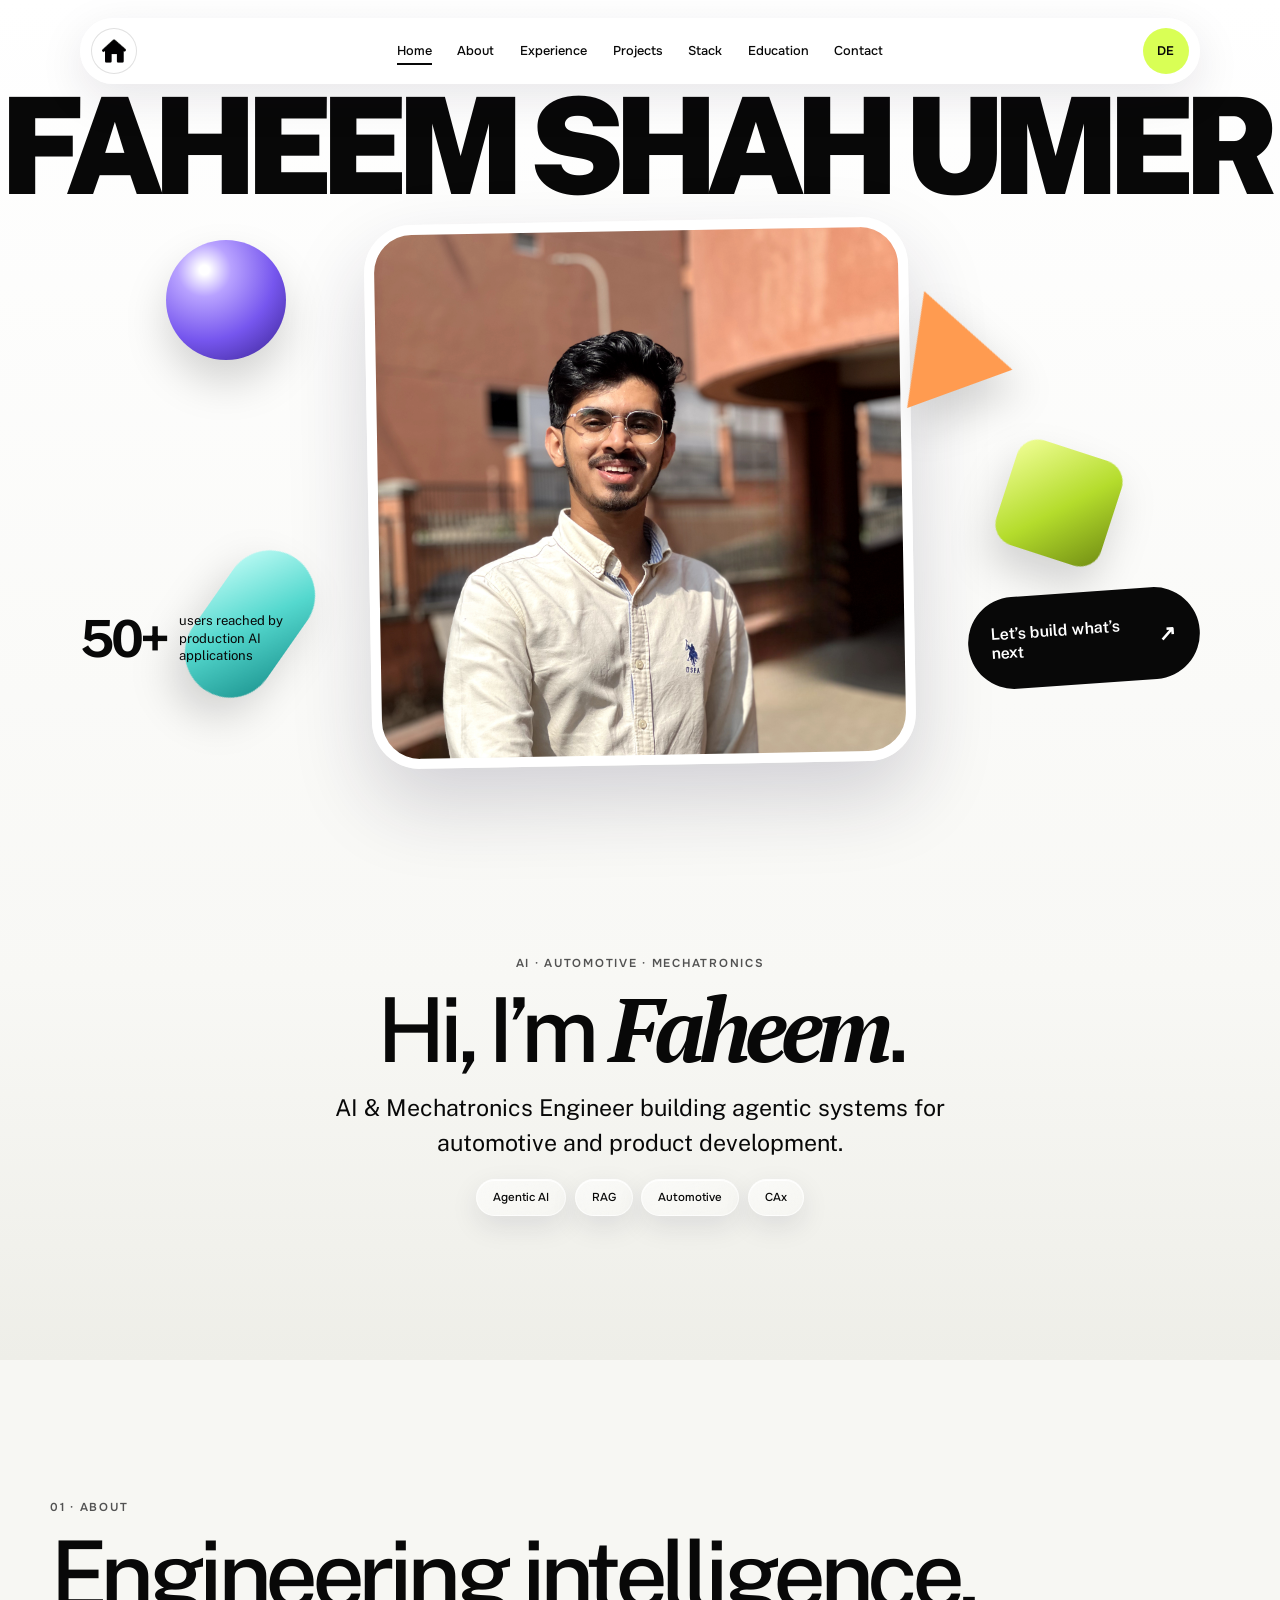
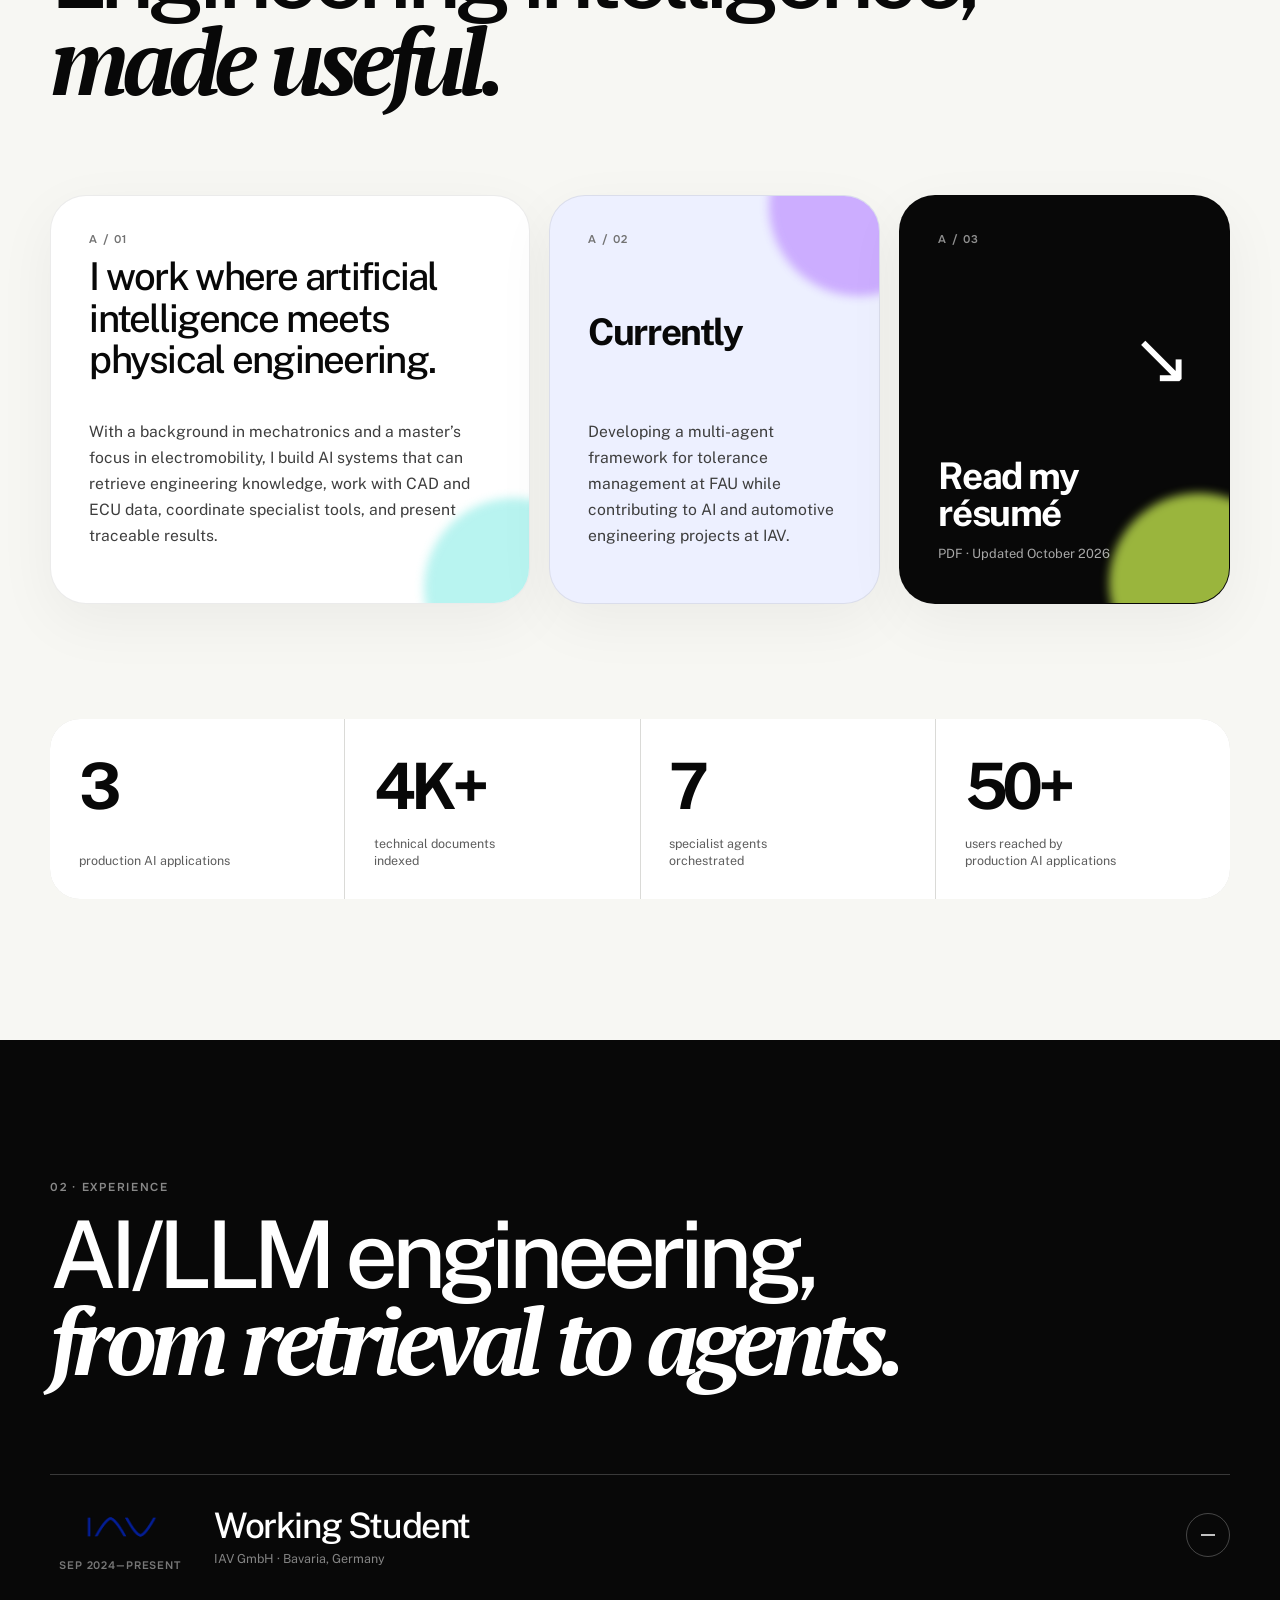
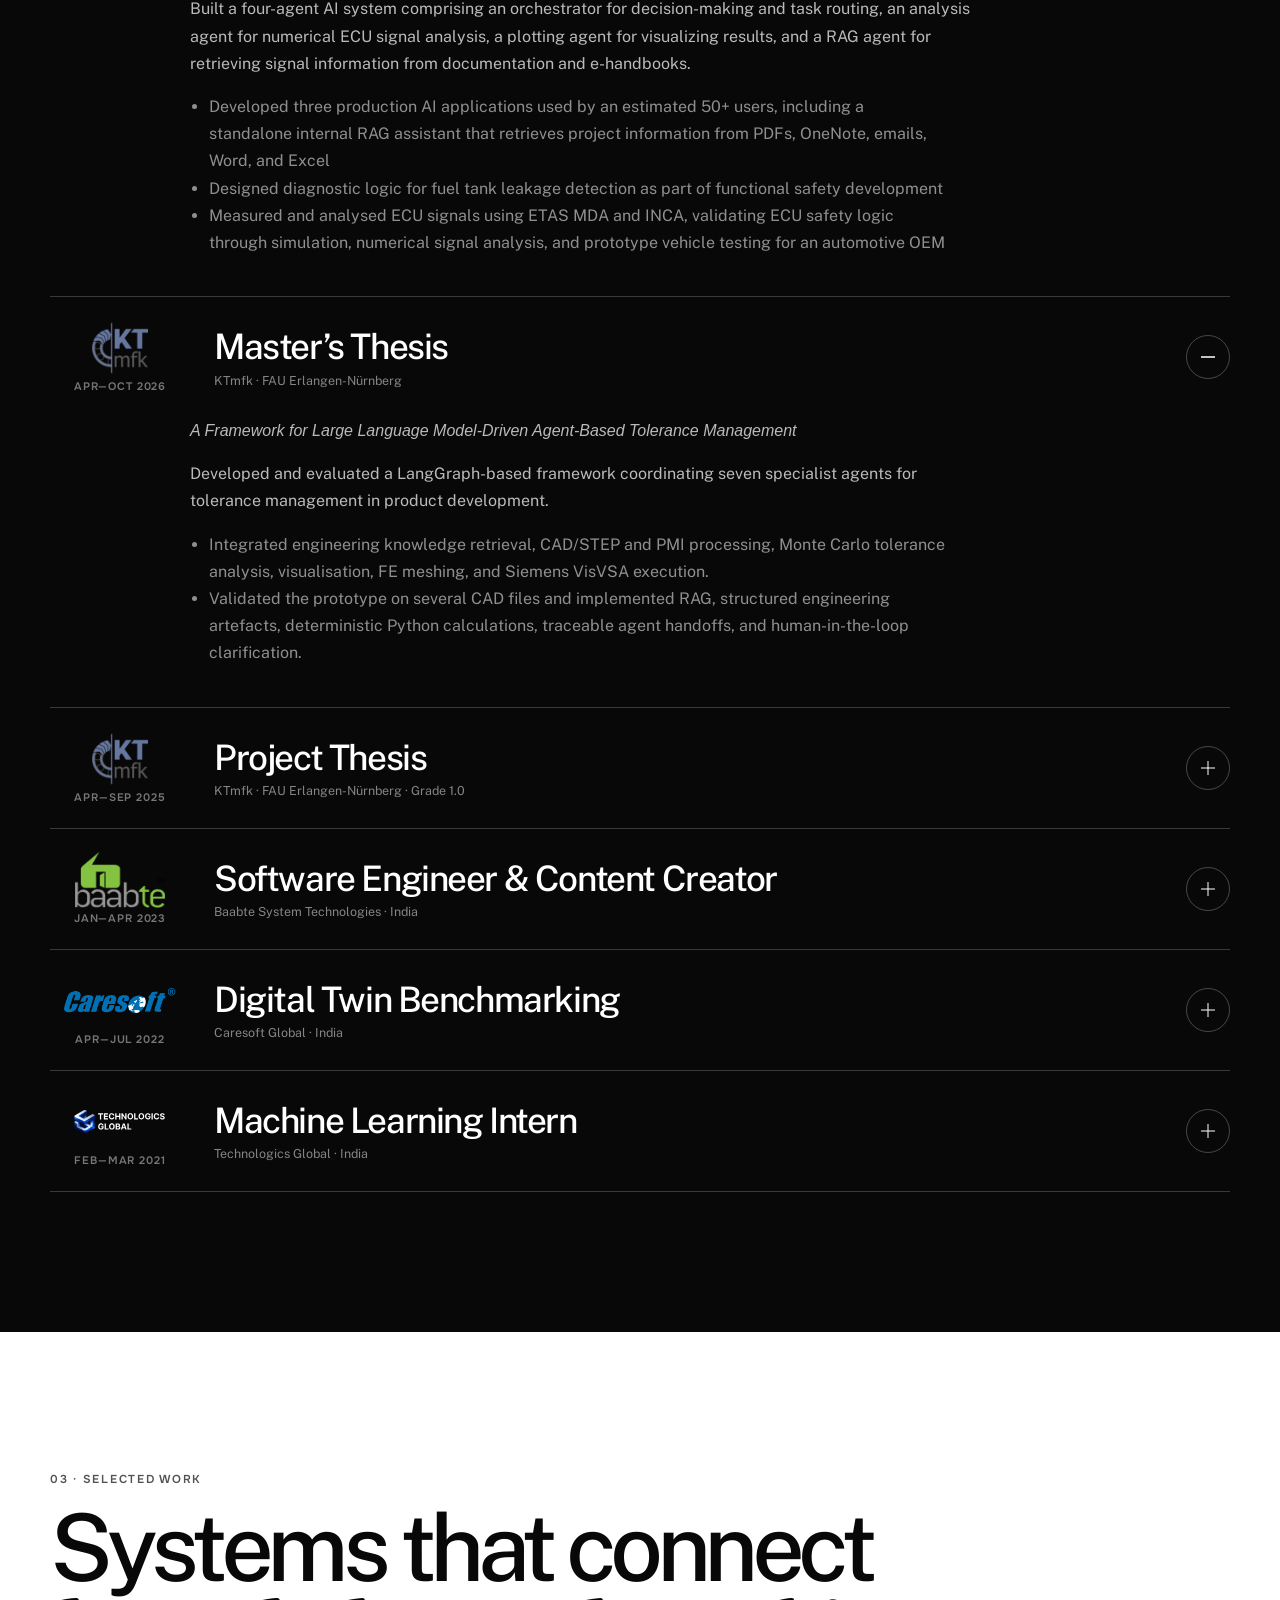
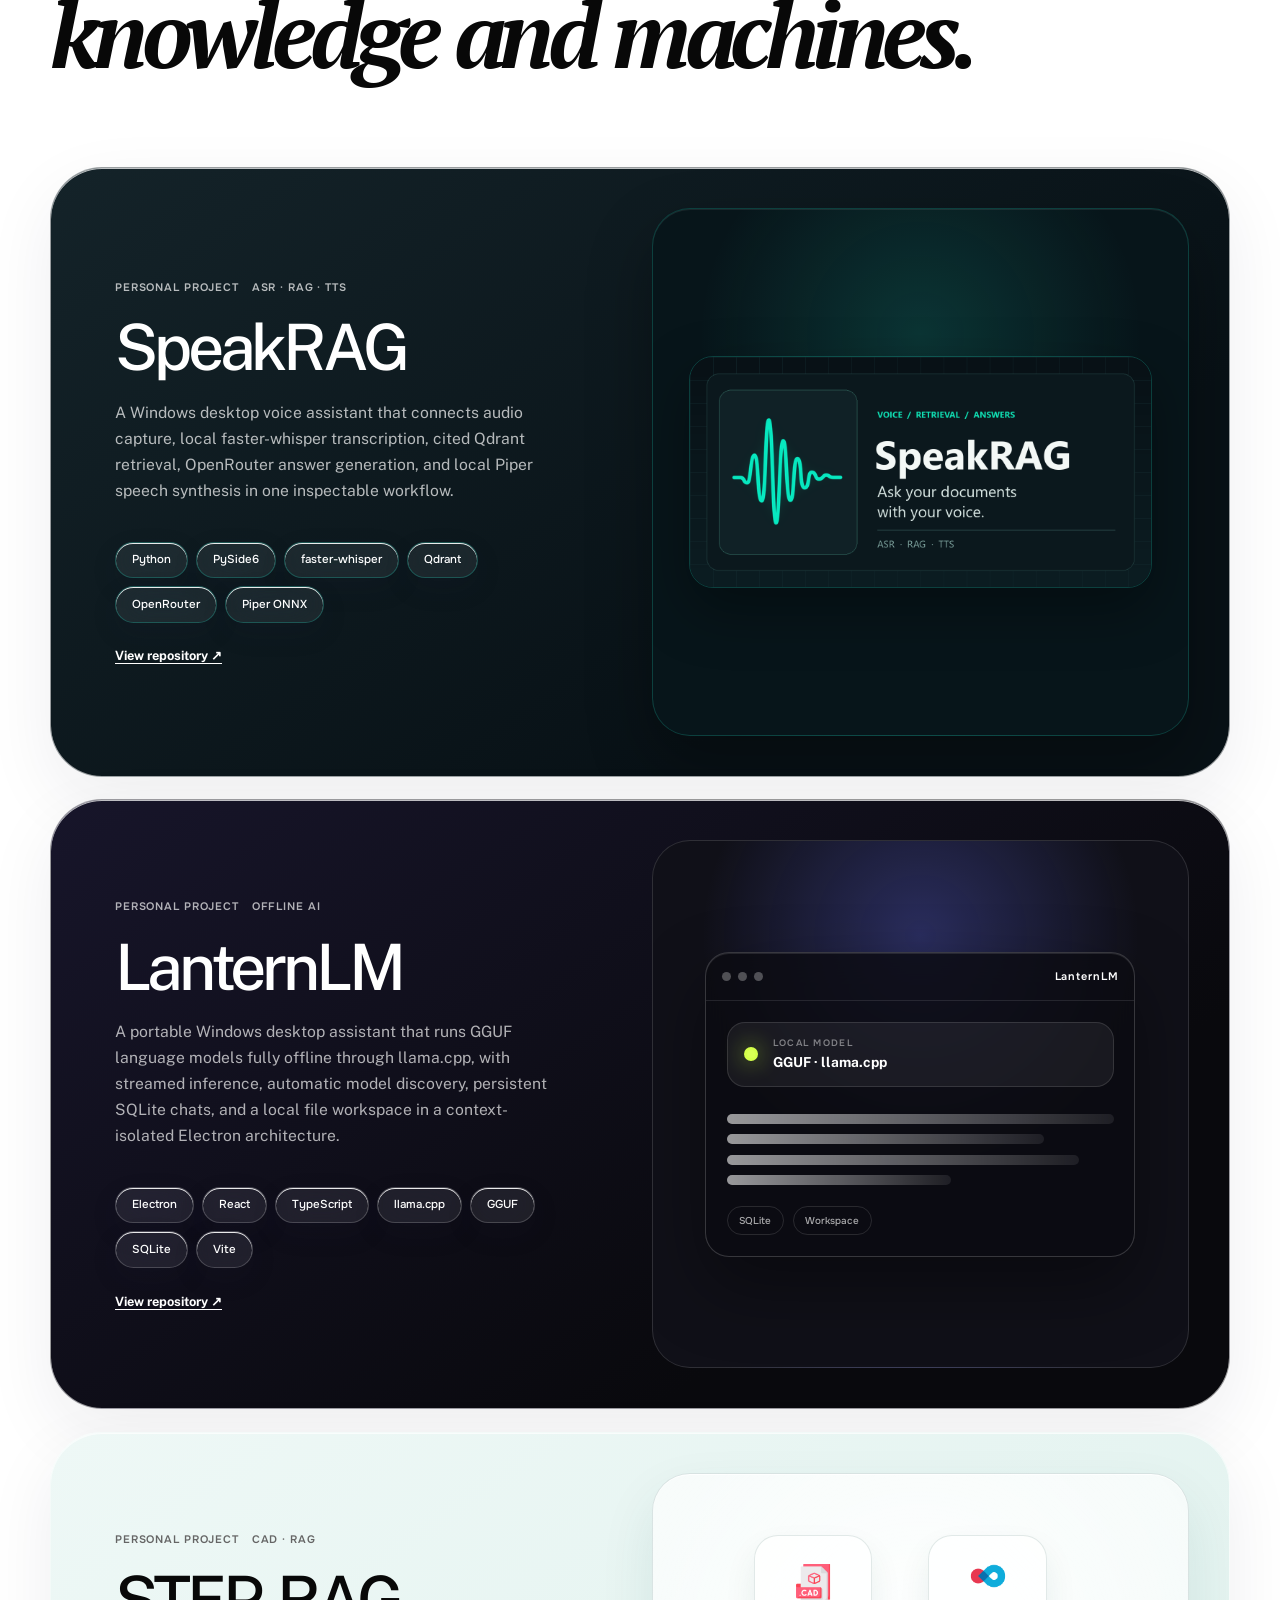
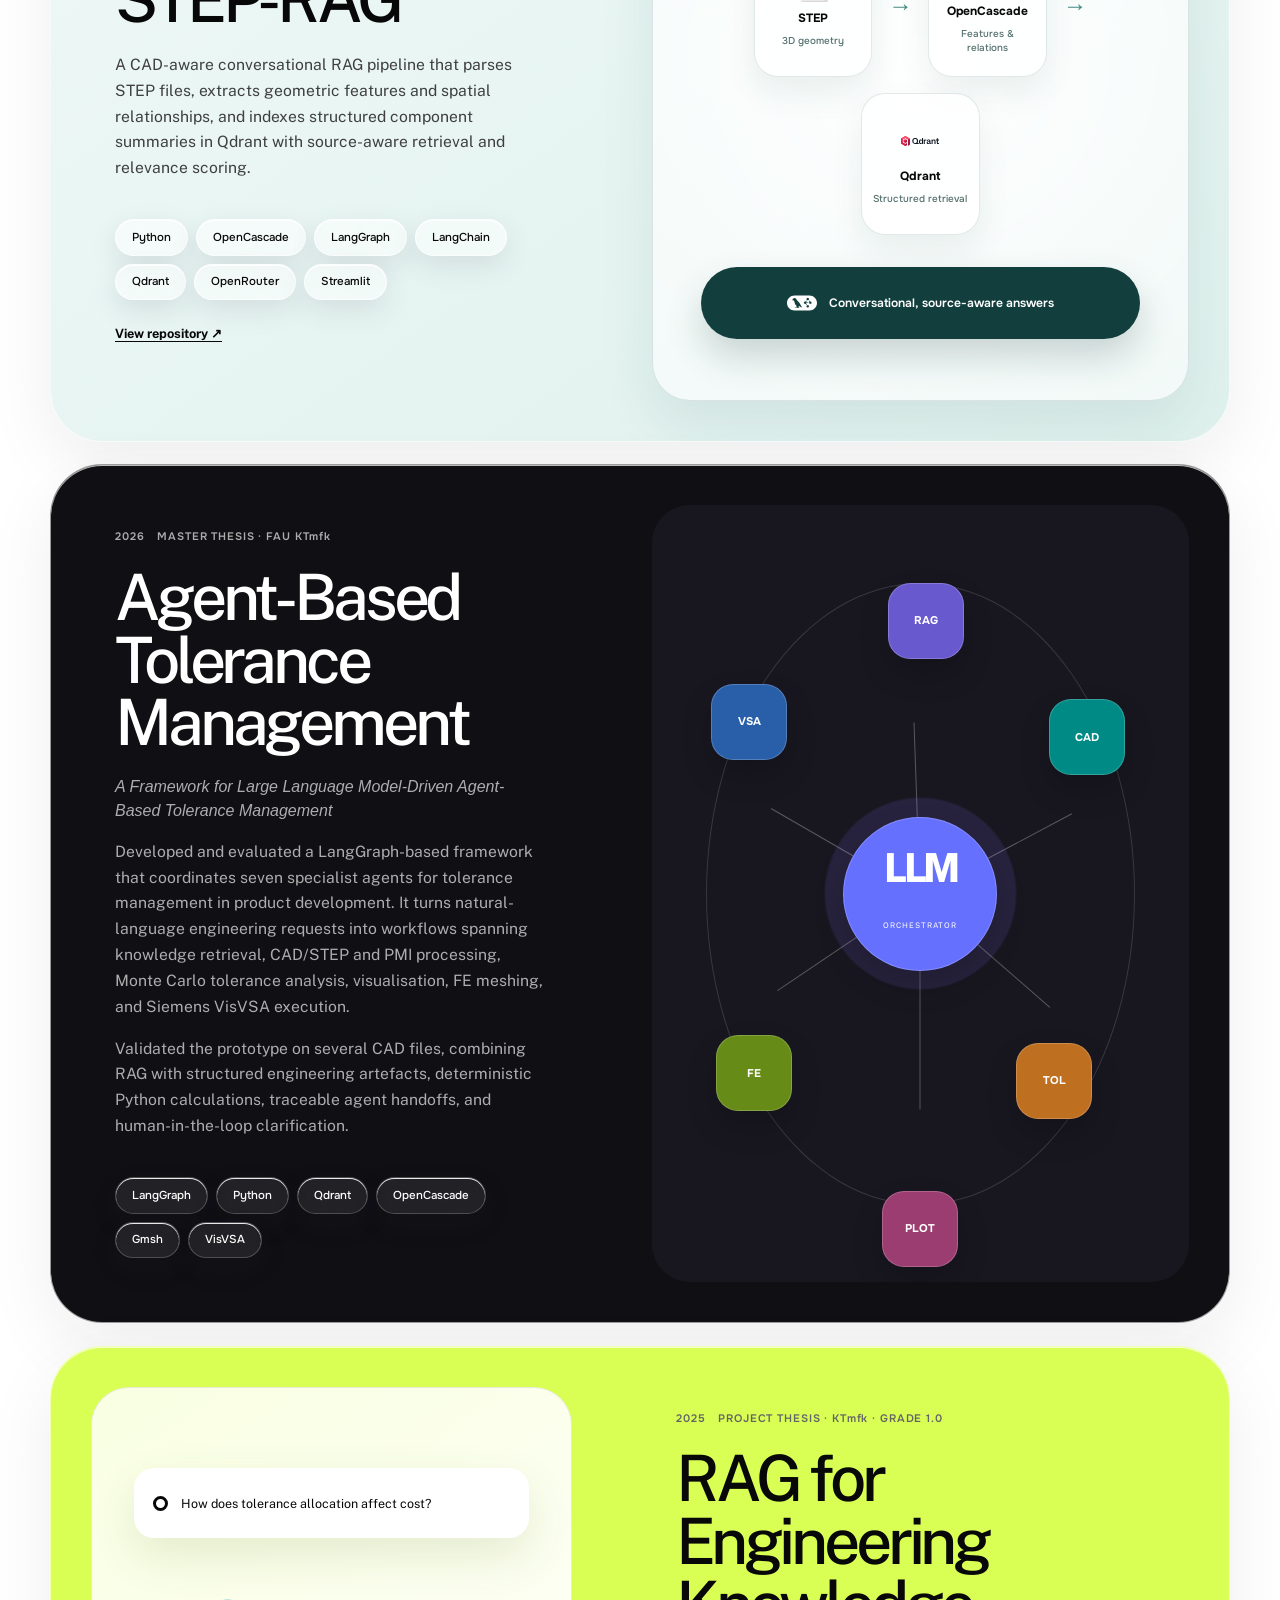
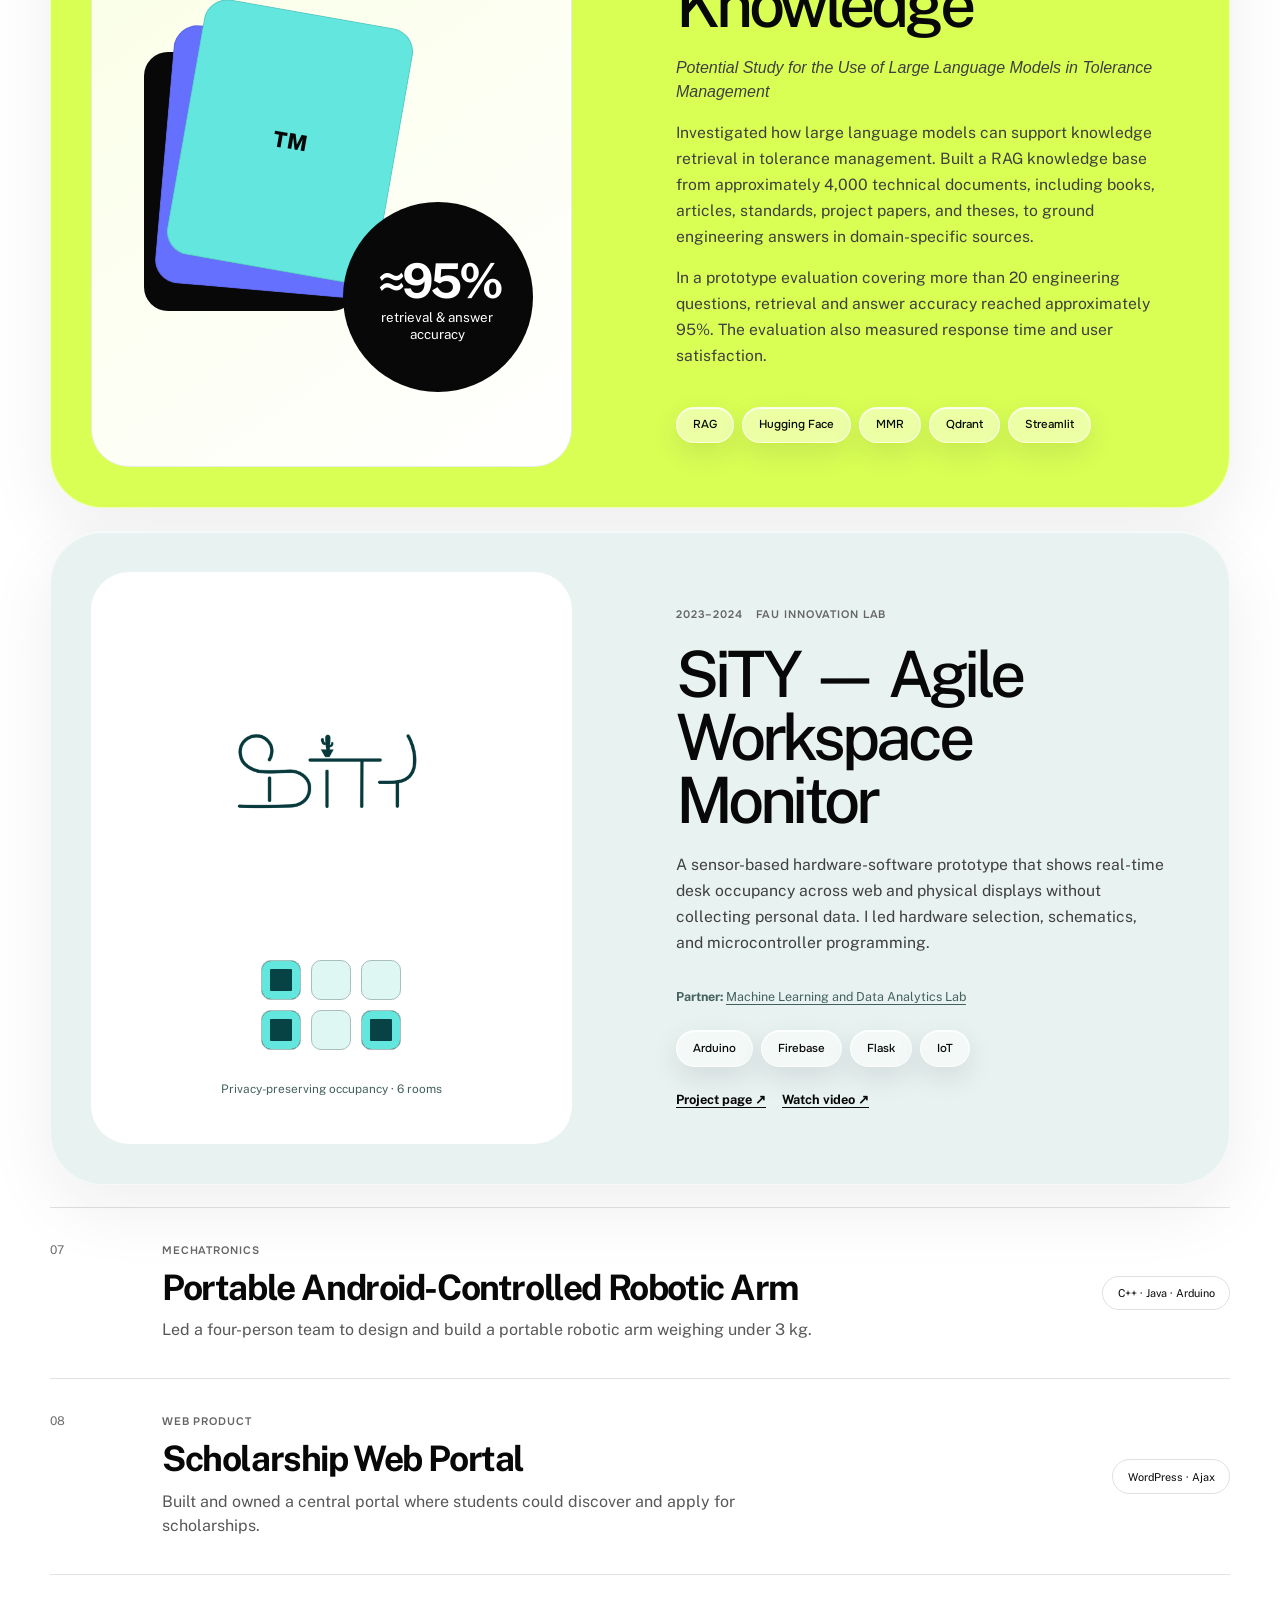
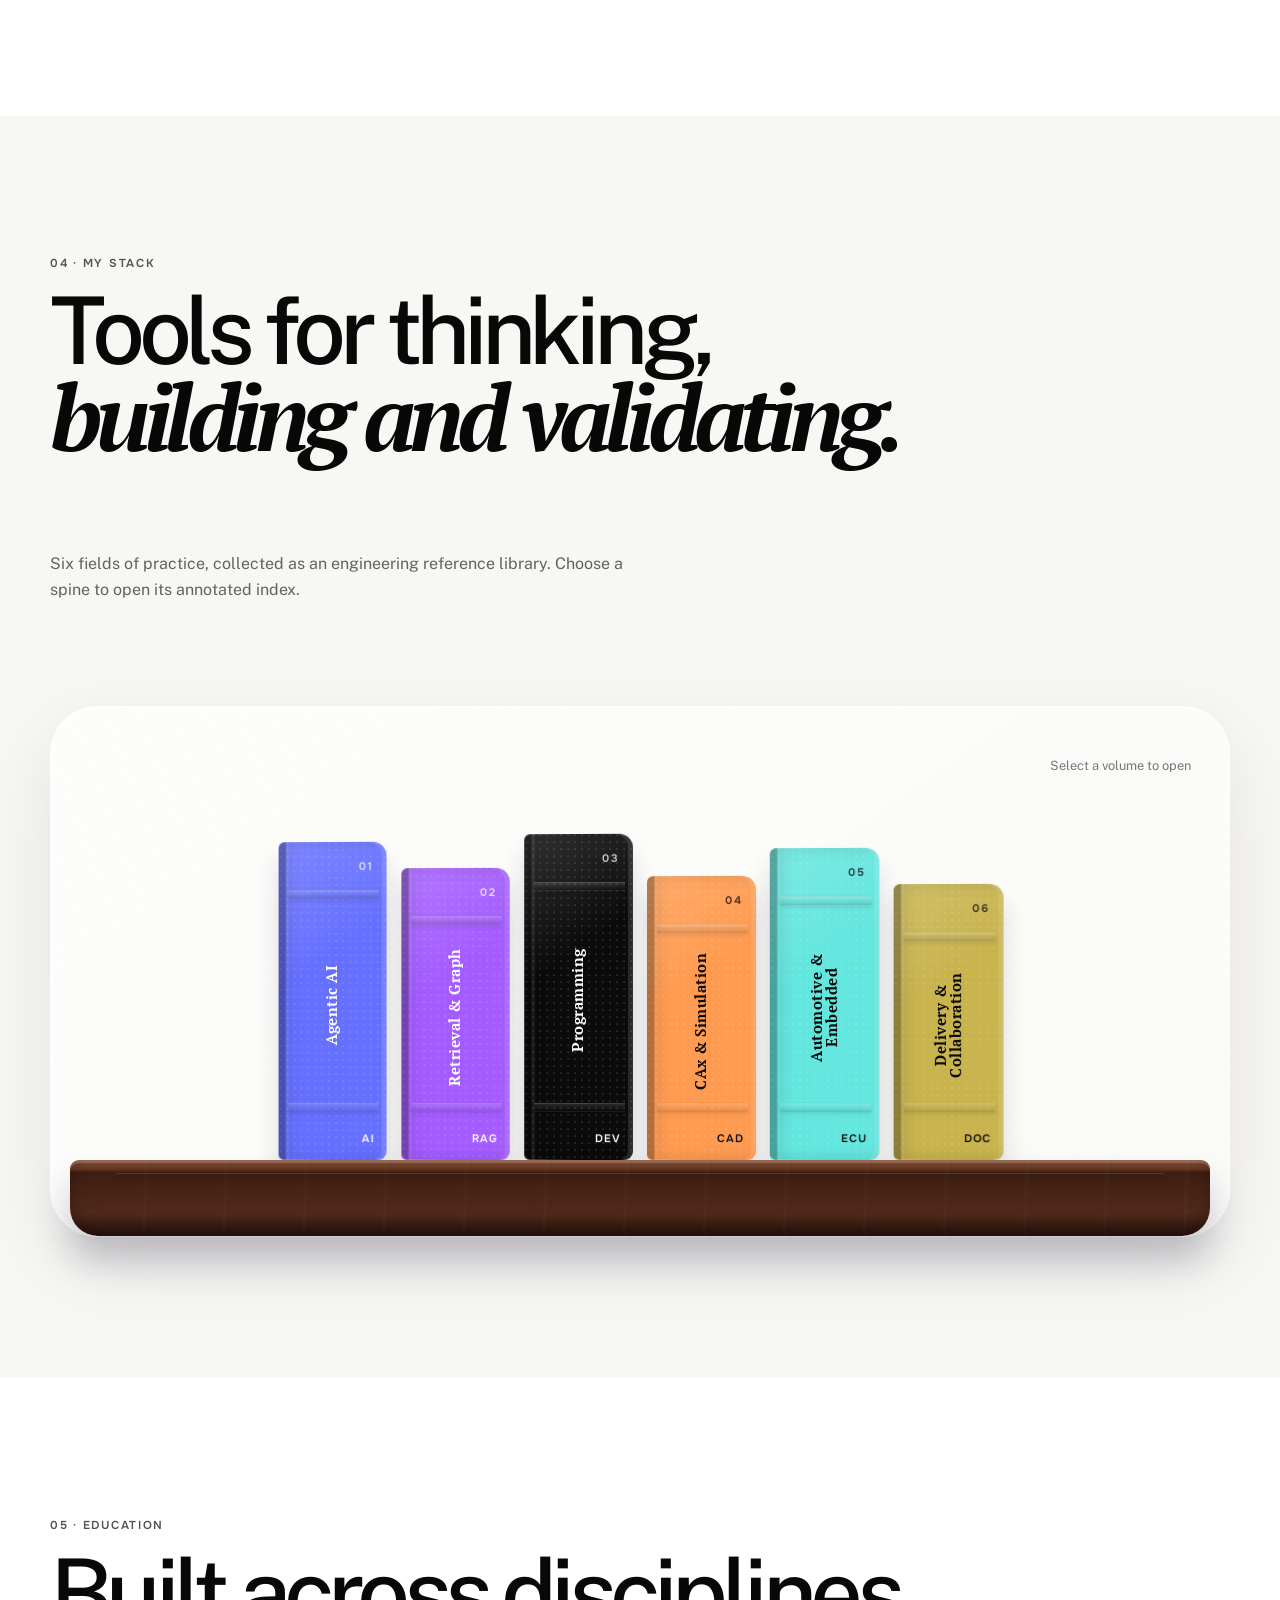
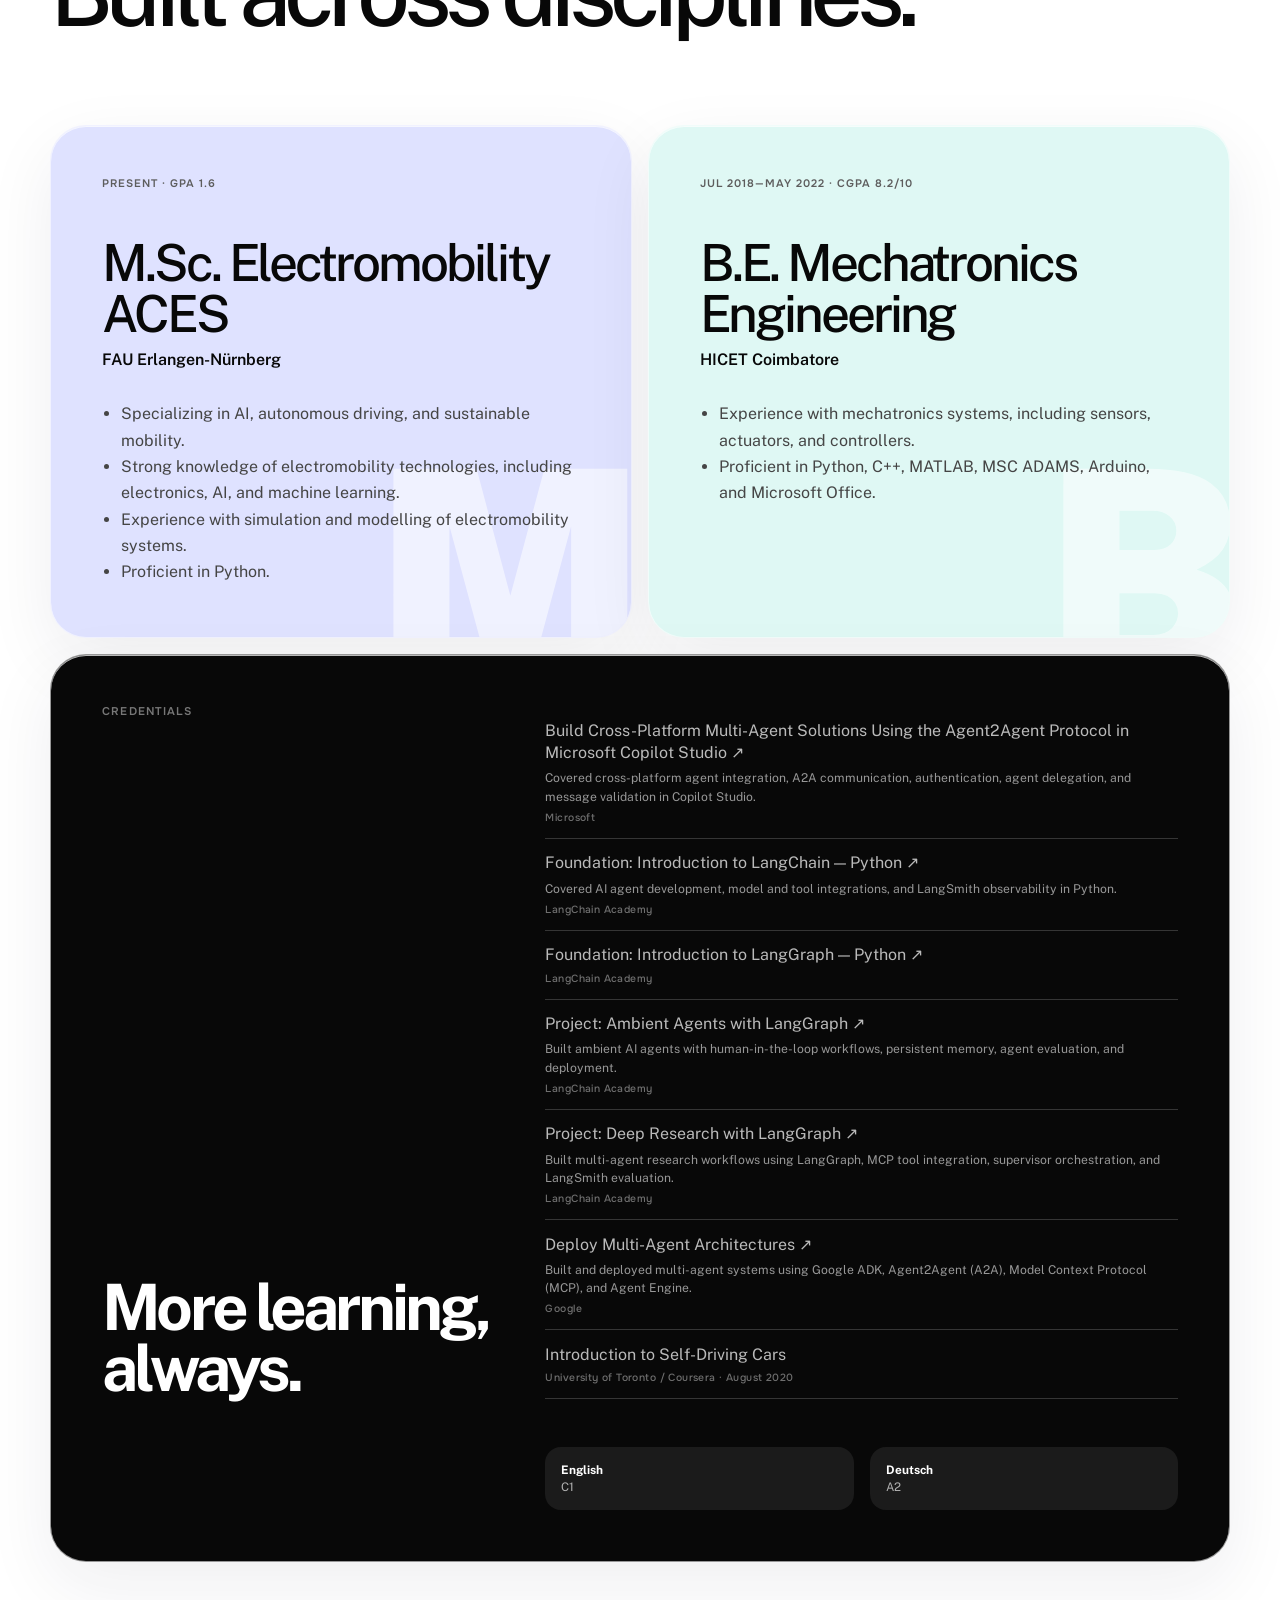
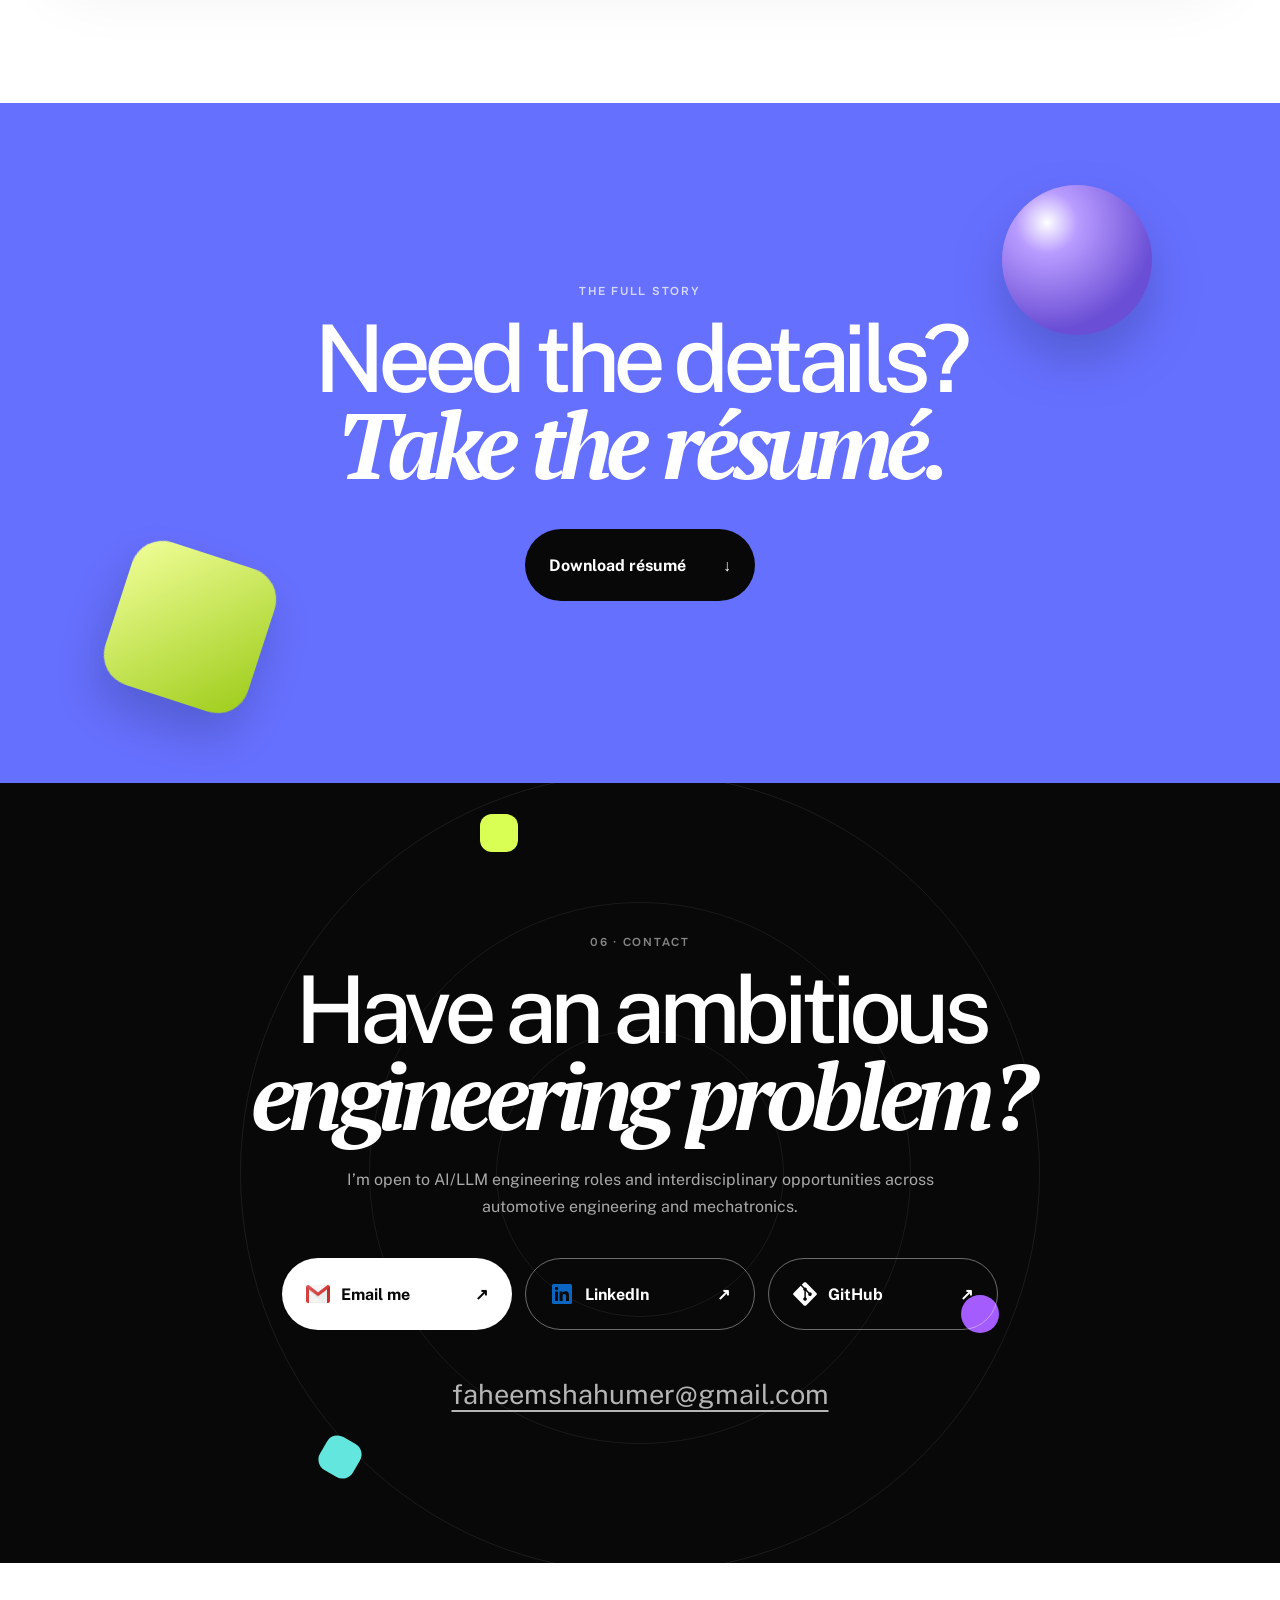
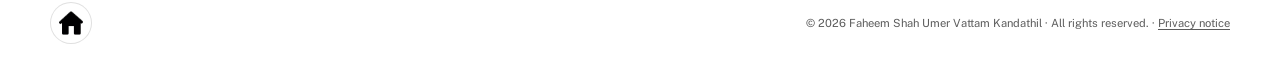
==== commit 9ab0b06b: "Correct English proficiency to C1" ====
--- a/index.html
+++ b/index.html
@@ -179,7 +179,7 @@
       <div class="education-grid">
         <article class="education-card education-master reveal"><p class="degree-year" data-en="PRESENT · GPA 1.6" data-de="AKTUELL · GPA 1,6">PRESENT · GPA 1.6</p><h3 data-en="M.Sc. Electromobility ACES" data-de="M.Sc. Elektromobilität ACES">M.Sc. Electromobility ACES</h3><p>FAU Erlangen-Nürnberg</p><ul><li data-en="Specializing in AI, autonomous driving, and sustainable mobility." data-de="Spezialisierung auf KI, autonomes Fahren und nachhaltige Mobilität.">Specializing in AI, autonomous driving, and sustainable mobility.</li><li data-en="Strong knowledge of electromobility technologies, including electronics, AI, and machine learning." data-de="Fundierte Kenntnisse in Elektromobilitätstechnologien, einschließlich Elektronik, KI und maschinellem Lernen.">Strong knowledge of electromobility technologies, including electronics, AI, and machine learning.</li><li data-en="Experience with simulation and modelling of electromobility systems." data-de="Erfahrung in der Simulation und Modellierung von Elektromobilitätssystemen.">Experience with simulation and modelling of electromobility systems.</li><li data-en="Proficient in Python." data-de="Sehr gute Python-Kenntnisse.">Proficient in Python.</li></ul><span class="edu-mark">M</span></article>
         <article class="education-card education-bachelor reveal"><p class="degree-year" data-en="JUL 2018—MAY 2022 · CGPA 8.2/10" data-de="JULI 2018—MAI 2022 · CGPA 8,2/10">JUL 2018—MAY 2022 · CGPA 8.2/10</p><h3 data-en="B.E. Mechatronics Engineering" data-de="B.E. Mechatronik">B.E. Mechatronics Engineering</h3><p>HICET Coimbatore</p><ul><li data-en="Experience with mechatronics systems, including sensors, actuators, and controllers." data-de="Erfahrung mit mechatronischen Systemen, einschließlich Sensoren, Aktoren und Steuerungen.">Experience with mechatronics systems, including sensors, actuators, and controllers.</li><li data-en="Proficient in Python, C++, MATLAB, MSC ADAMS, Arduino, and Microsoft Office." data-de="Kenntnisse in Python, C++, MATLAB, MSC ADAMS, Arduino und Microsoft Office.">Proficient in Python, C++, MATLAB, MSC ADAMS, Arduino, and Microsoft Office.</li></ul><span class="edu-mark">B</span></article>
-        <aside class="credentials-card reveal"><p class="card-index" data-en="CREDENTIALS" data-de="QUALIFIKATIONEN">CREDENTIALS</p><h3 data-en="More learning, always." data-de="Immer weiter lernen.">More learning, always.</h3><ul><li><a href="https://learn.microsoft.com/api/achievements/share/en-in/FaheemshahumerVattamKandathil-8956/7D3PTQRZ?sharingId=6E5F14E7D28D4068" target="_blank" rel="noreferrer">Build Cross-Platform Multi-Agent Solutions Using the Agent2Agent Protocol in Microsoft Copilot Studio ↗</a><p data-en="Covered cross-platform agent integration, A2A communication, authentication, agent delegation, and message validation in Copilot Studio." data-de="Behandelte plattformübergreifende Agentenintegration, A2A-Kommunikation, Authentifizierung, Agentendelegation und Nachrichtenvalidierung in Copilot Studio.">Covered cross-platform agent integration, A2A communication, authentication, agent delegation, and message validation in Copilot Studio.</p><small>Microsoft</small></li><li><a href="https://academy.langchain.com/certificates/purnyyvwj4" target="_blank" rel="noreferrer">Foundation: Introduction to LangChain — Python ↗</a><p data-en="Covered AI agent development, model and tool integrations, and LangSmith observability in Python." data-de="Behandelte die Entwicklung von KI-Agenten, Modell- und Tool-Integrationen sowie LangSmith-Observability in Python.">Covered AI agent development, model and tool integrations, and LangSmith observability in Python.</p><small>LangChain Academy</small></li><li><a href="https://academy.langchain.com/certificates/zrfbmy4bb2" target="_blank" rel="noreferrer">Foundation: Introduction to LangGraph — Python ↗</a><small>LangChain Academy</small></li><li><a href="https://academy.langchain.com/certificates/ydhddahwkl" target="_blank" rel="noreferrer">Project: Ambient Agents with LangGraph ↗</a><p data-en="Built ambient AI agents with human-in-the-loop workflows, persistent memory, agent evaluation, and deployment." data-de="Entwicklung von Ambient-AI-Agenten mit Human-in-the-Loop-Workflows, persistentem Speicher, Agentenevaluierung und Deployment.">Built ambient AI agents with human-in-the-loop workflows, persistent memory, agent evaluation, and deployment.</p><small>LangChain Academy</small></li><li><a href="https://academy.langchain.com/certificates/x4kduomo3h" target="_blank" rel="noreferrer">Project: Deep Research with LangGraph ↗</a><p data-en="Built multi-agent research workflows using LangGraph, MCP tool integration, supervisor orchestration, and LangSmith evaluation." data-de="Entwicklung von Multi-Agenten-Recherche-Workflows mit LangGraph, MCP-Tool-Integration, Supervisor-Orchestrierung und LangSmith-Evaluierung.">Built multi-agent research workflows using LangGraph, MCP tool integration, supervisor orchestration, and LangSmith evaluation.</p><small>LangChain Academy</small></li><li><a href="https://www.credly.com/badges/3945bb20-0c73-4e0a-b8ce-b03efa99ee29/public_url" target="_blank" rel="noreferrer">Deploy Multi-Agent Architectures ↗</a><p data-en="Built and deployed multi-agent systems using Google ADK, Agent2Agent (A2A), Model Context Protocol (MCP), and Agent Engine." data-de="Entwicklung und Bereitstellung von Multi-Agenten-Systemen mit Google ADK, Agent2Agent (A2A), Model Context Protocol (MCP) und Agent Engine.">Built and deployed multi-agent systems using Google ADK, Agent2Agent (A2A), Model Context Protocol (MCP), and Agent Engine.</p><small>Google</small></li><li>Introduction to Self-Driving Cars<small>University of Toronto / Coursera · August 2020</small></li></ul><div class="language-levels"><span><strong data-en="English" data-de="Englisch">English</strong> C2</span><span><strong>Deutsch</strong> A2</span></div></aside>
+        <aside class="credentials-card reveal"><p class="card-index" data-en="CREDENTIALS" data-de="QUALIFIKATIONEN">CREDENTIALS</p><h3 data-en="More learning, always." data-de="Immer weiter lernen.">More learning, always.</h3><ul><li><a href="https://learn.microsoft.com/api/achievements/share/en-in/FaheemshahumerVattamKandathil-8956/7D3PTQRZ?sharingId=6E5F14E7D28D4068" target="_blank" rel="noreferrer">Build Cross-Platform Multi-Agent Solutions Using the Agent2Agent Protocol in Microsoft Copilot Studio ↗</a><p data-en="Covered cross-platform agent integration, A2A communication, authentication, agent delegation, and message validation in Copilot Studio." data-de="Behandelte plattformübergreifende Agentenintegration, A2A-Kommunikation, Authentifizierung, Agentendelegation und Nachrichtenvalidierung in Copilot Studio.">Covered cross-platform agent integration, A2A communication, authentication, agent delegation, and message validation in Copilot Studio.</p><small>Microsoft</small></li><li><a href="https://academy.langchain.com/certificates/purnyyvwj4" target="_blank" rel="noreferrer">Foundation: Introduction to LangChain — Python ↗</a><p data-en="Covered AI agent development, model and tool integrations, and LangSmith observability in Python." data-de="Behandelte die Entwicklung von KI-Agenten, Modell- und Tool-Integrationen sowie LangSmith-Observability in Python.">Covered AI agent development, model and tool integrations, and LangSmith observability in Python.</p><small>LangChain Academy</small></li><li><a href="https://academy.langchain.com/certificates/zrfbmy4bb2" target="_blank" rel="noreferrer">Foundation: Introduction to LangGraph — Python ↗</a><small>LangChain Academy</small></li><li><a href="https://academy.langchain.com/certificates/ydhddahwkl" target="_blank" rel="noreferrer">Project: Ambient Agents with LangGraph ↗</a><p data-en="Built ambient AI agents with human-in-the-loop workflows, persistent memory, agent evaluation, and deployment." data-de="Entwicklung von Ambient-AI-Agenten mit Human-in-the-Loop-Workflows, persistentem Speicher, Agentenevaluierung und Deployment.">Built ambient AI agents with human-in-the-loop workflows, persistent memory, agent evaluation, and deployment.</p><small>LangChain Academy</small></li><li><a href="https://academy.langchain.com/certificates/x4kduomo3h" target="_blank" rel="noreferrer">Project: Deep Research with LangGraph ↗</a><p data-en="Built multi-agent research workflows using LangGraph, MCP tool integration, supervisor orchestration, and LangSmith evaluation." data-de="Entwicklung von Multi-Agenten-Recherche-Workflows mit LangGraph, MCP-Tool-Integration, Supervisor-Orchestrierung und LangSmith-Evaluierung.">Built multi-agent research workflows using LangGraph, MCP tool integration, supervisor orchestration, and LangSmith evaluation.</p><small>LangChain Academy</small></li><li><a href="https://www.credly.com/badges/3945bb20-0c73-4e0a-b8ce-b03efa99ee29/public_url" target="_blank" rel="noreferrer">Deploy Multi-Agent Architectures ↗</a><p data-en="Built and deployed multi-agent systems using Google ADK, Agent2Agent (A2A), Model Context Protocol (MCP), and Agent Engine." data-de="Entwicklung und Bereitstellung von Multi-Agenten-Systemen mit Google ADK, Agent2Agent (A2A), Model Context Protocol (MCP) und Agent Engine.">Built and deployed multi-agent systems using Google ADK, Agent2Agent (A2A), Model Context Protocol (MCP), and Agent Engine.</p><small>Google</small></li><li>Introduction to Self-Driving Cars<small>University of Toronto / Coursera · August 2020</small></li></ul><div class="language-levels"><span><strong data-en="English" data-de="Englisch">English</strong> C1</span><span><strong>Deutsch</strong> A2</span></div></aside>
       </div>
     </section>
 
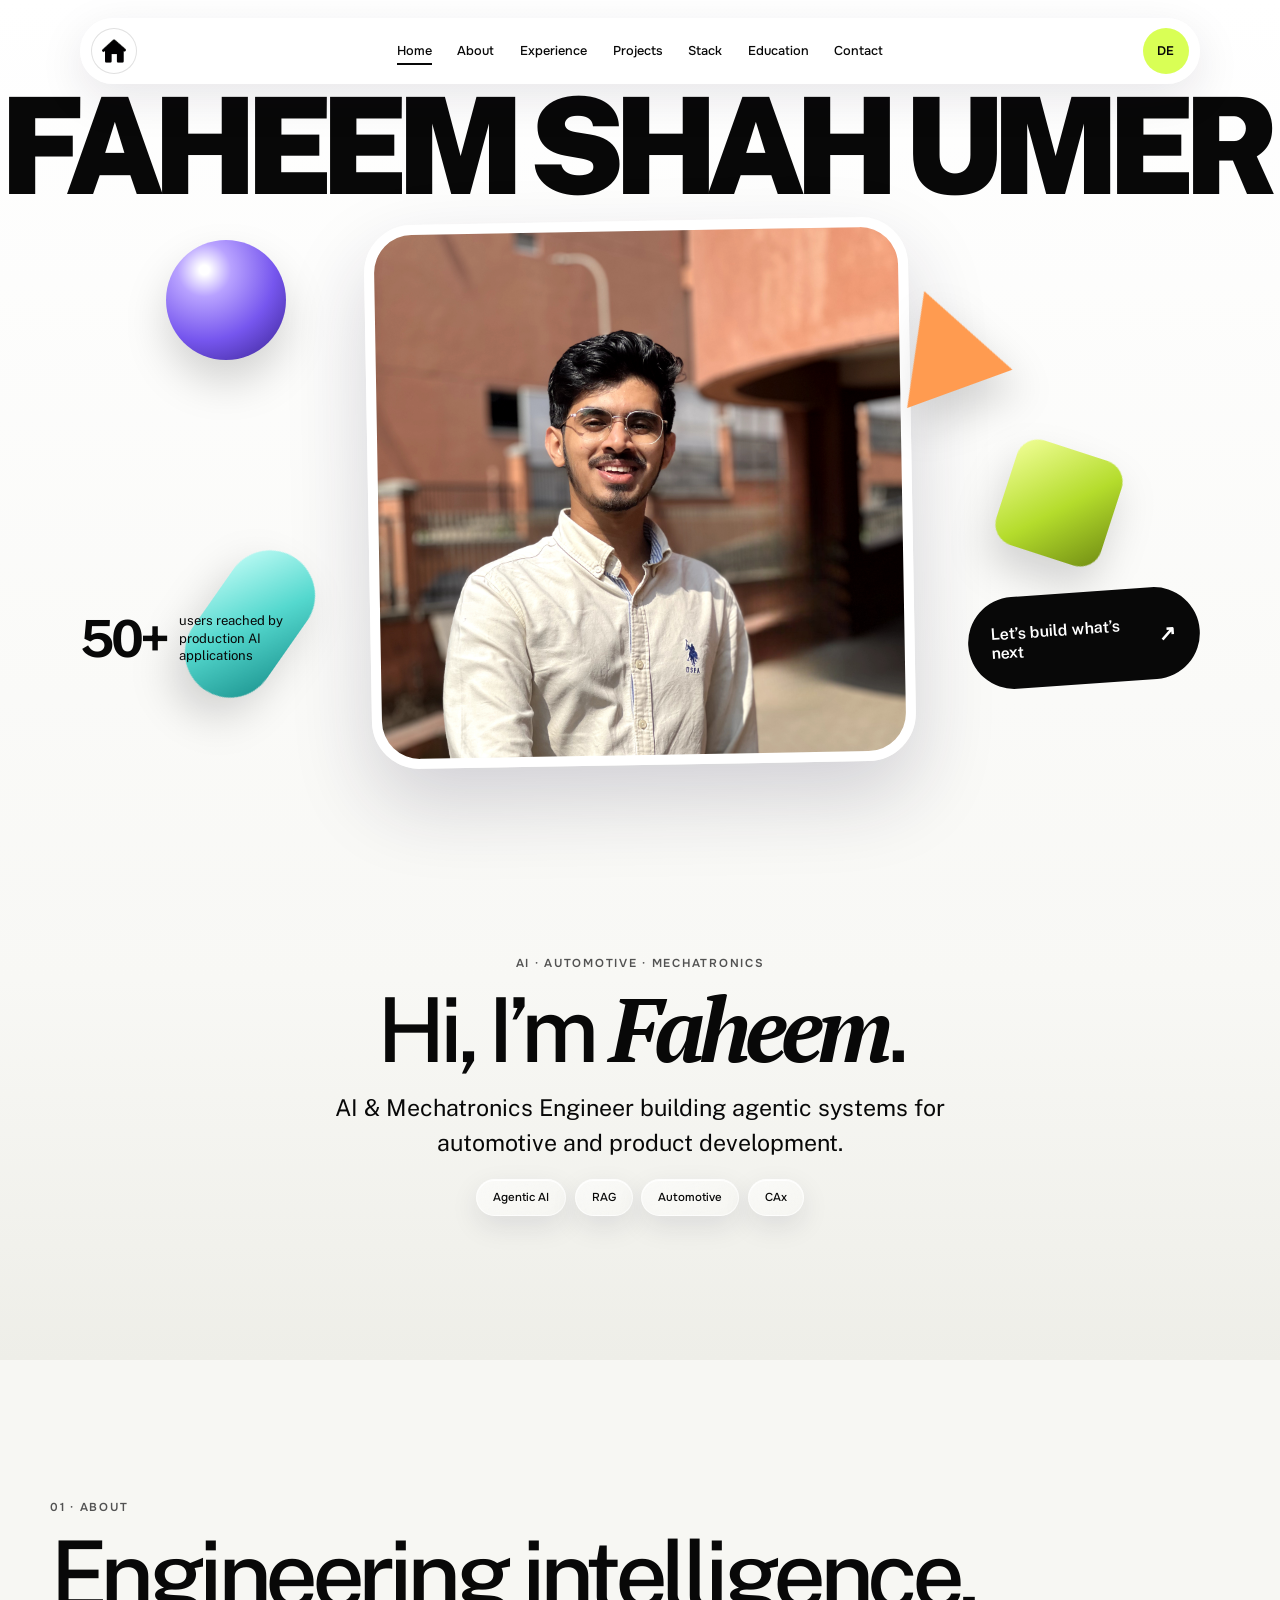
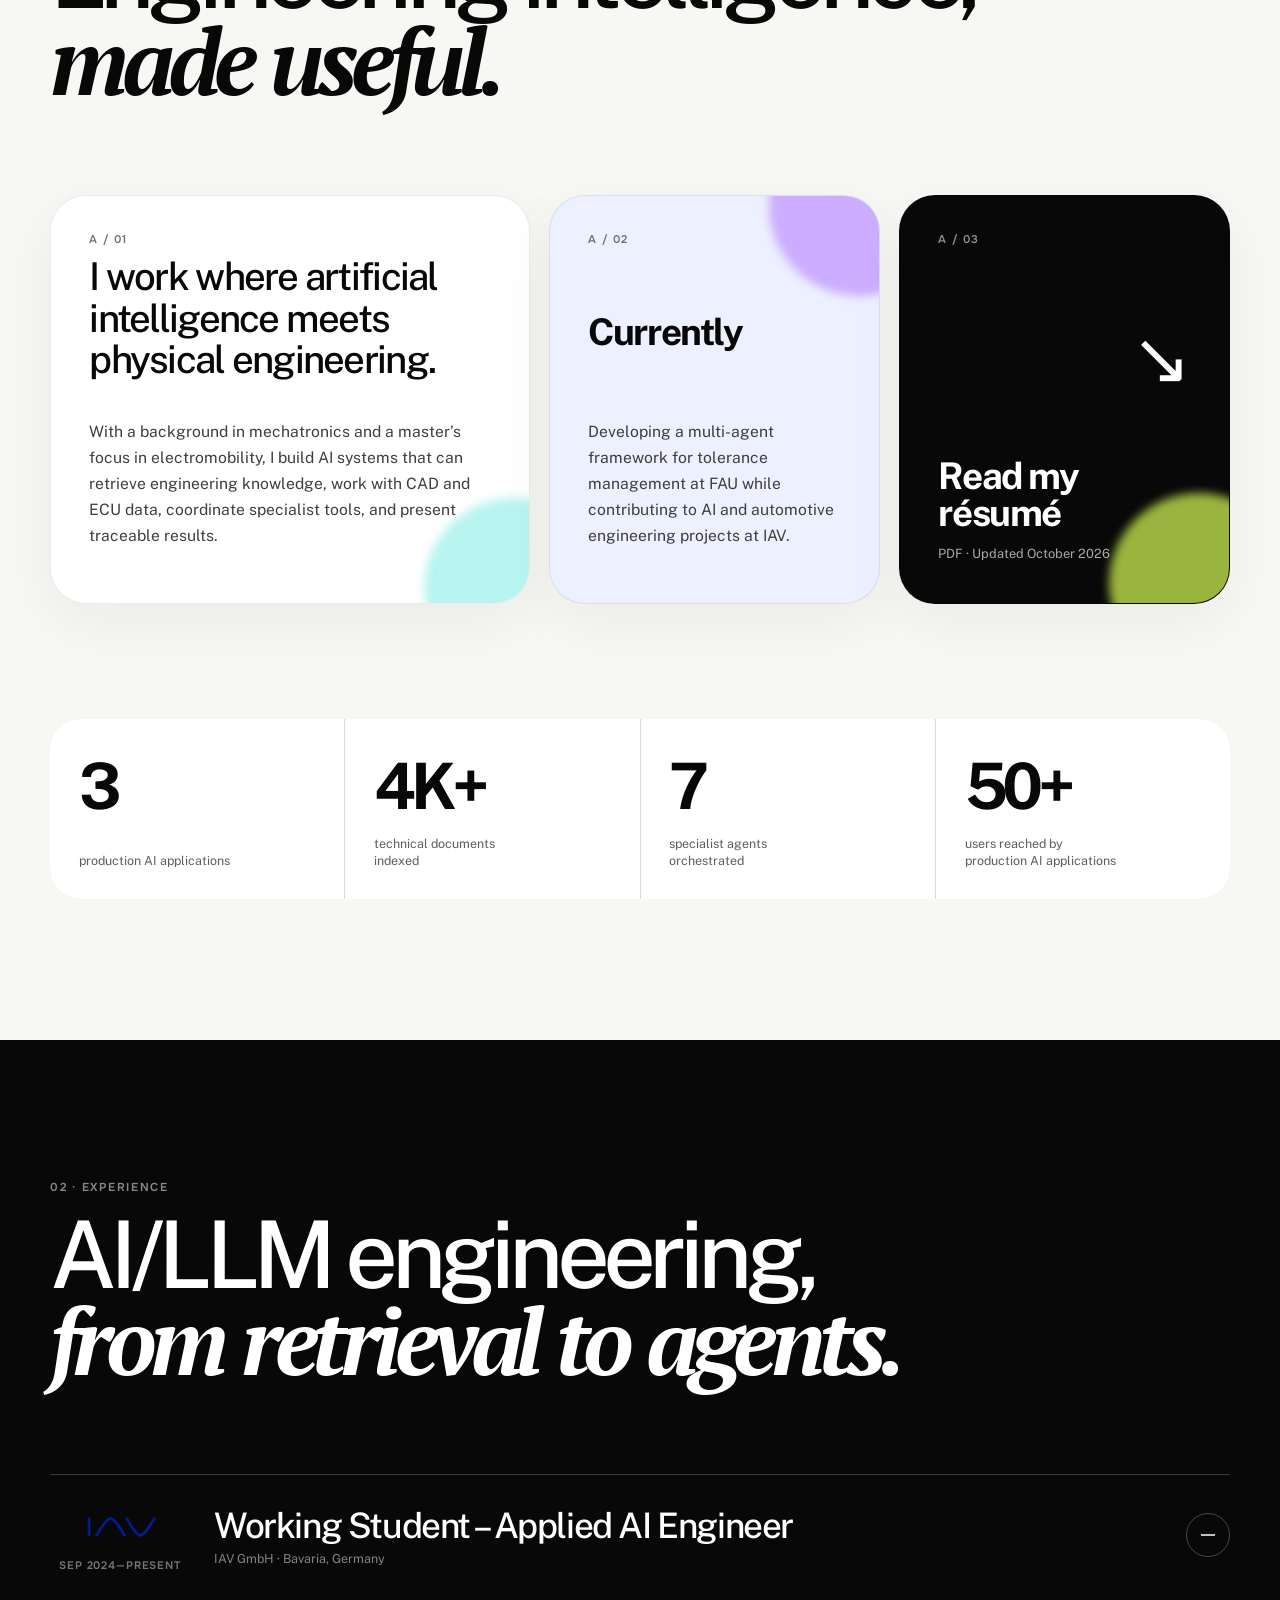
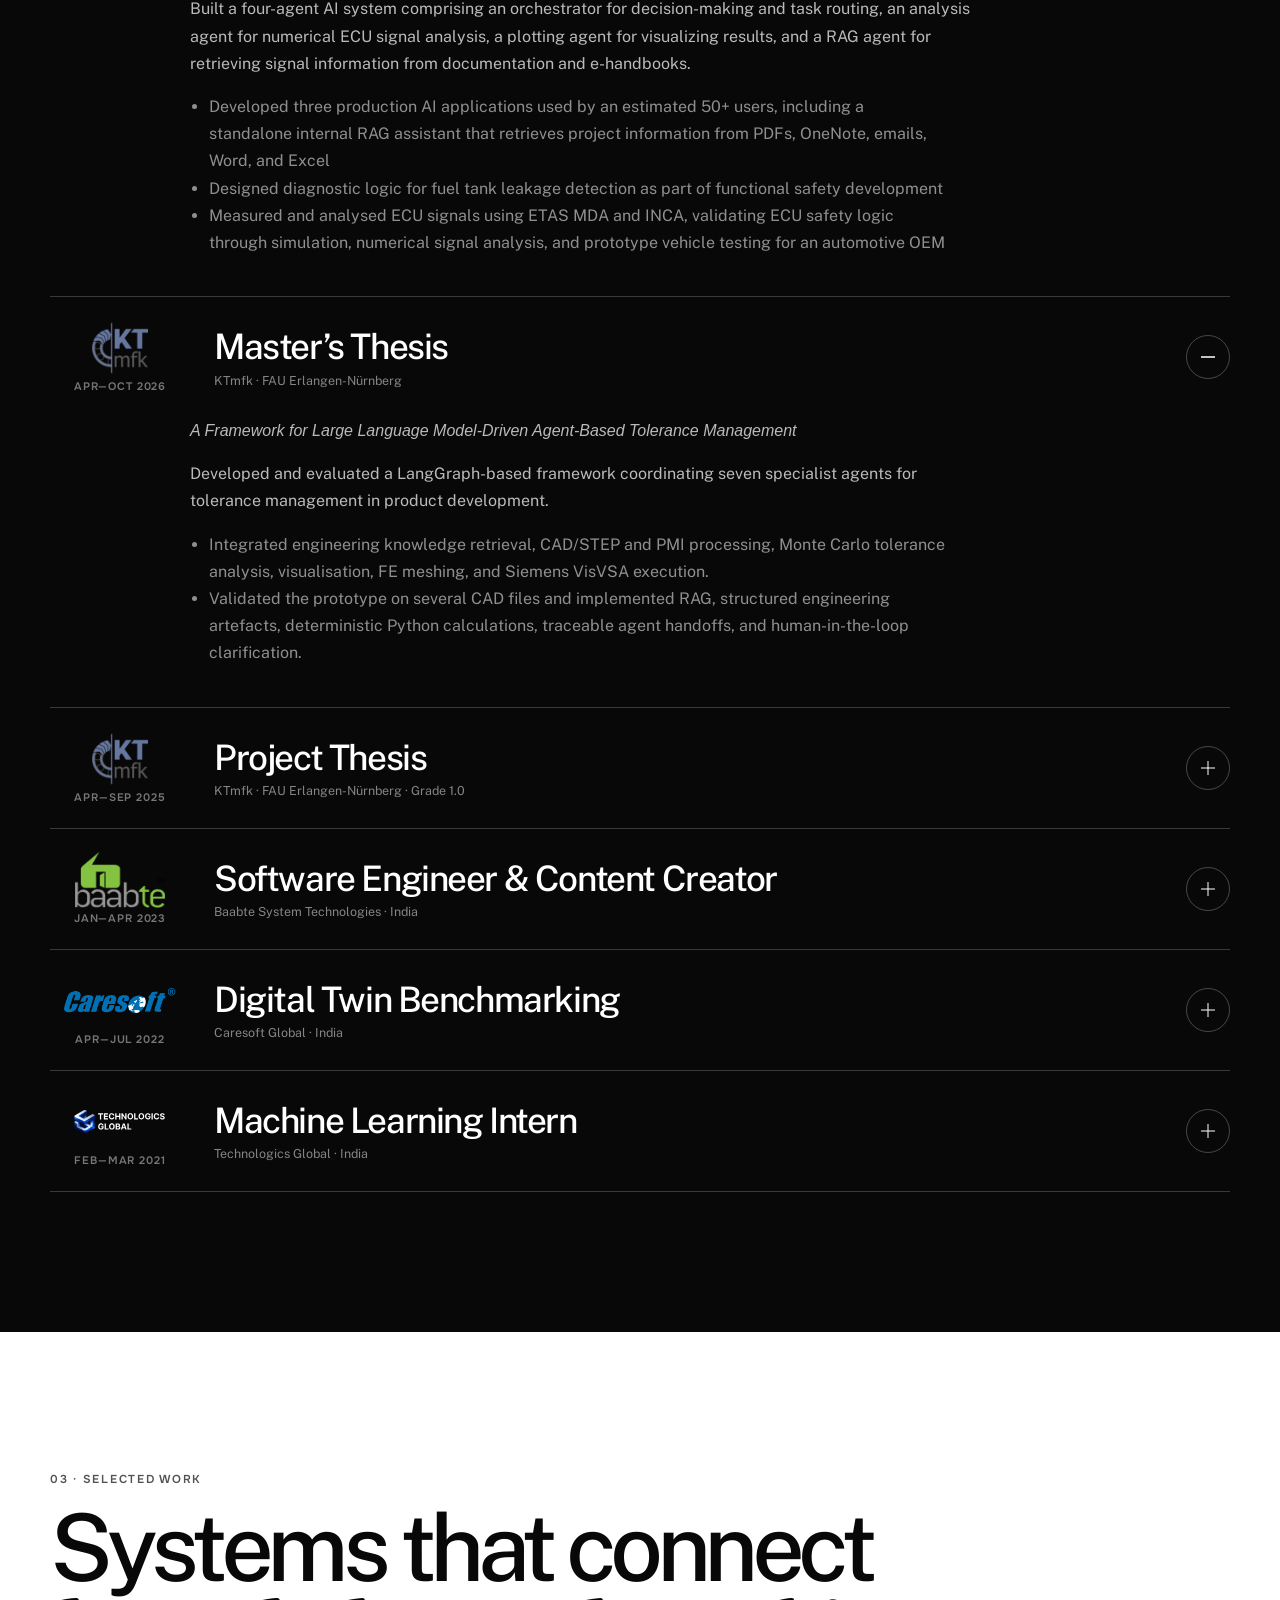
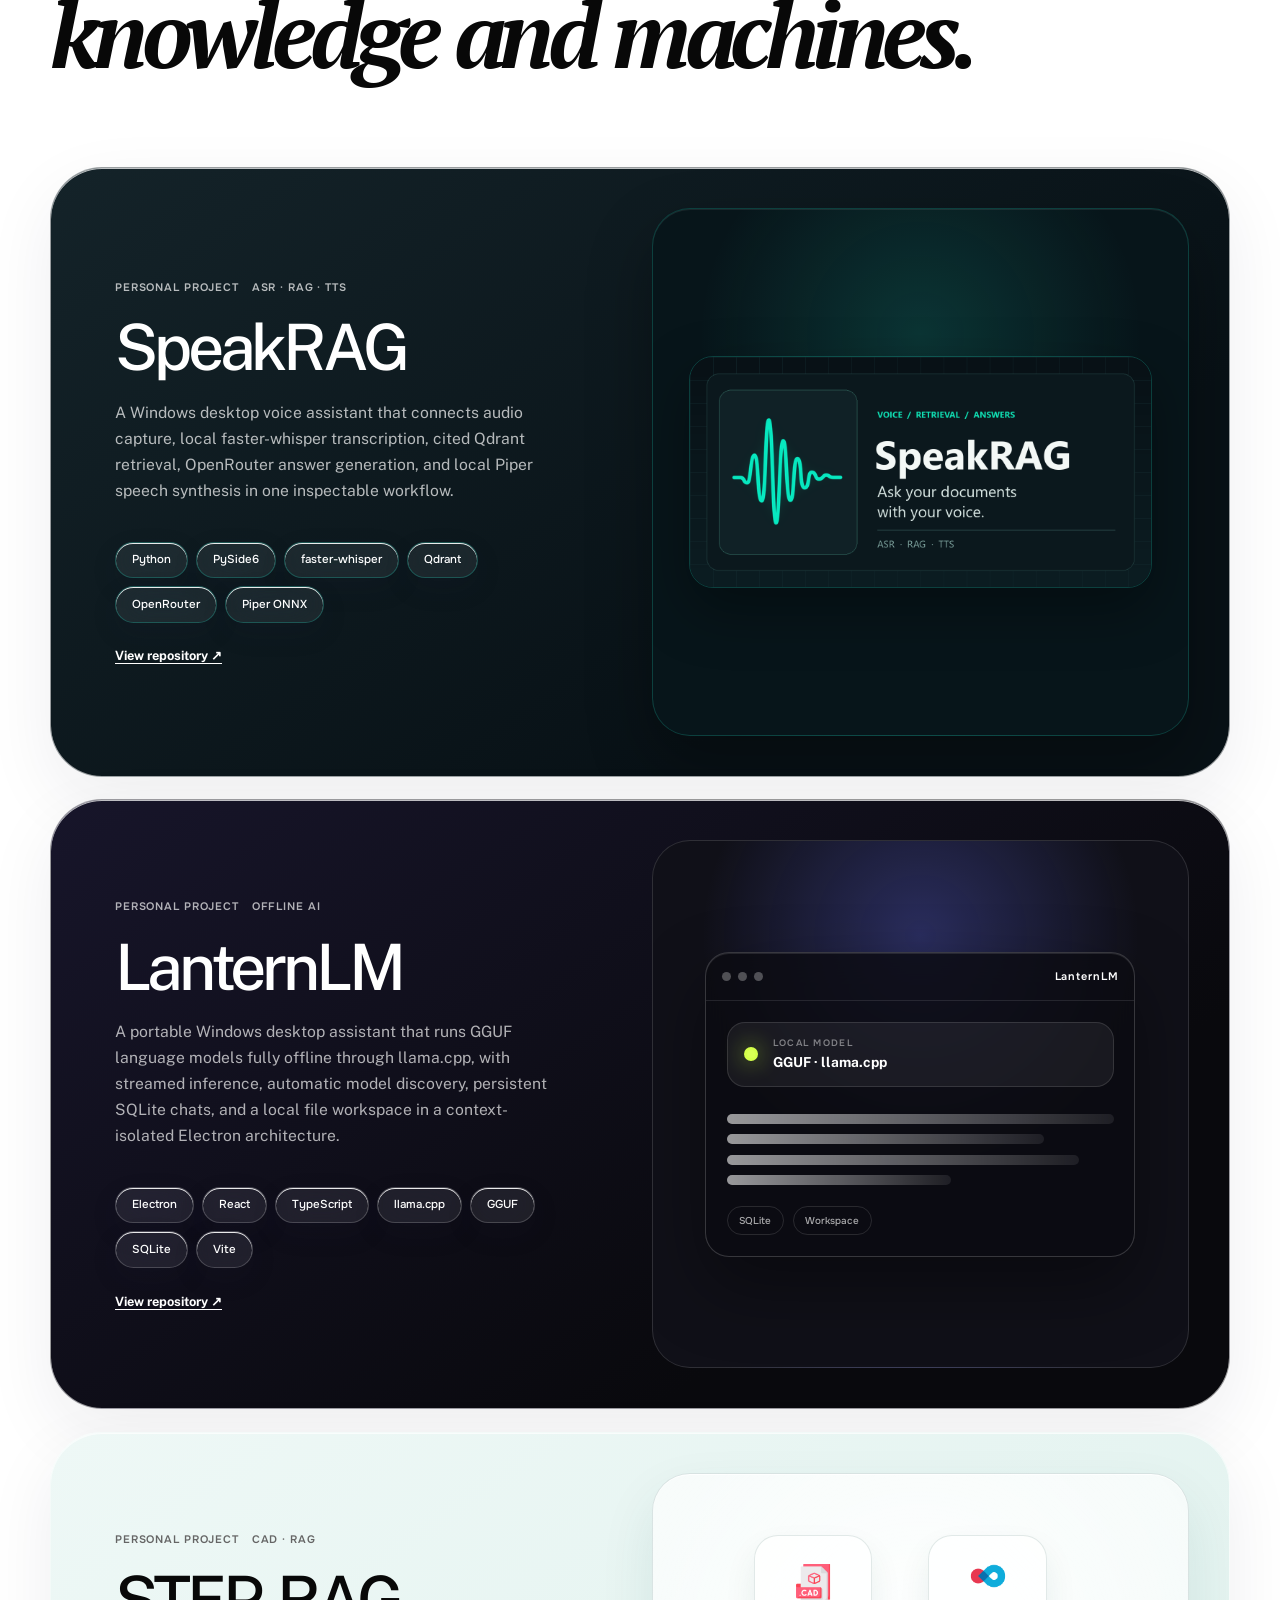
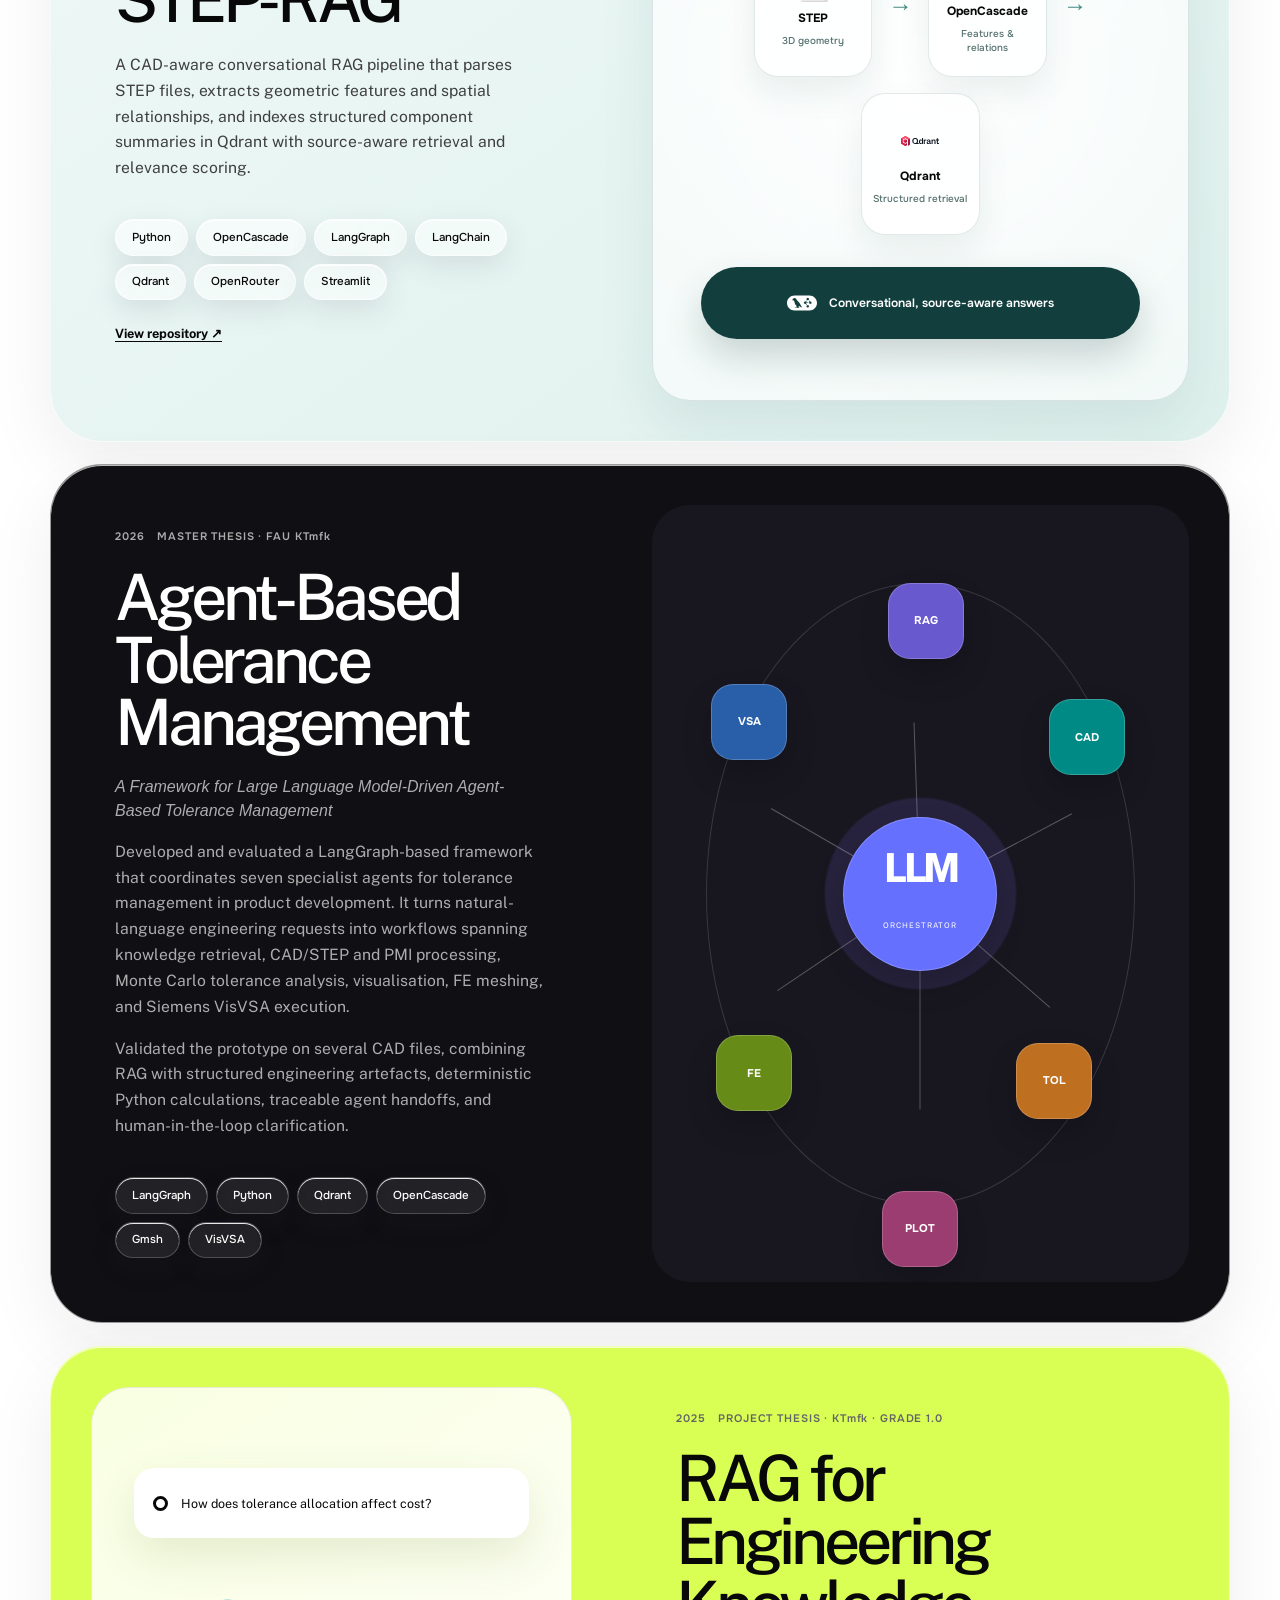
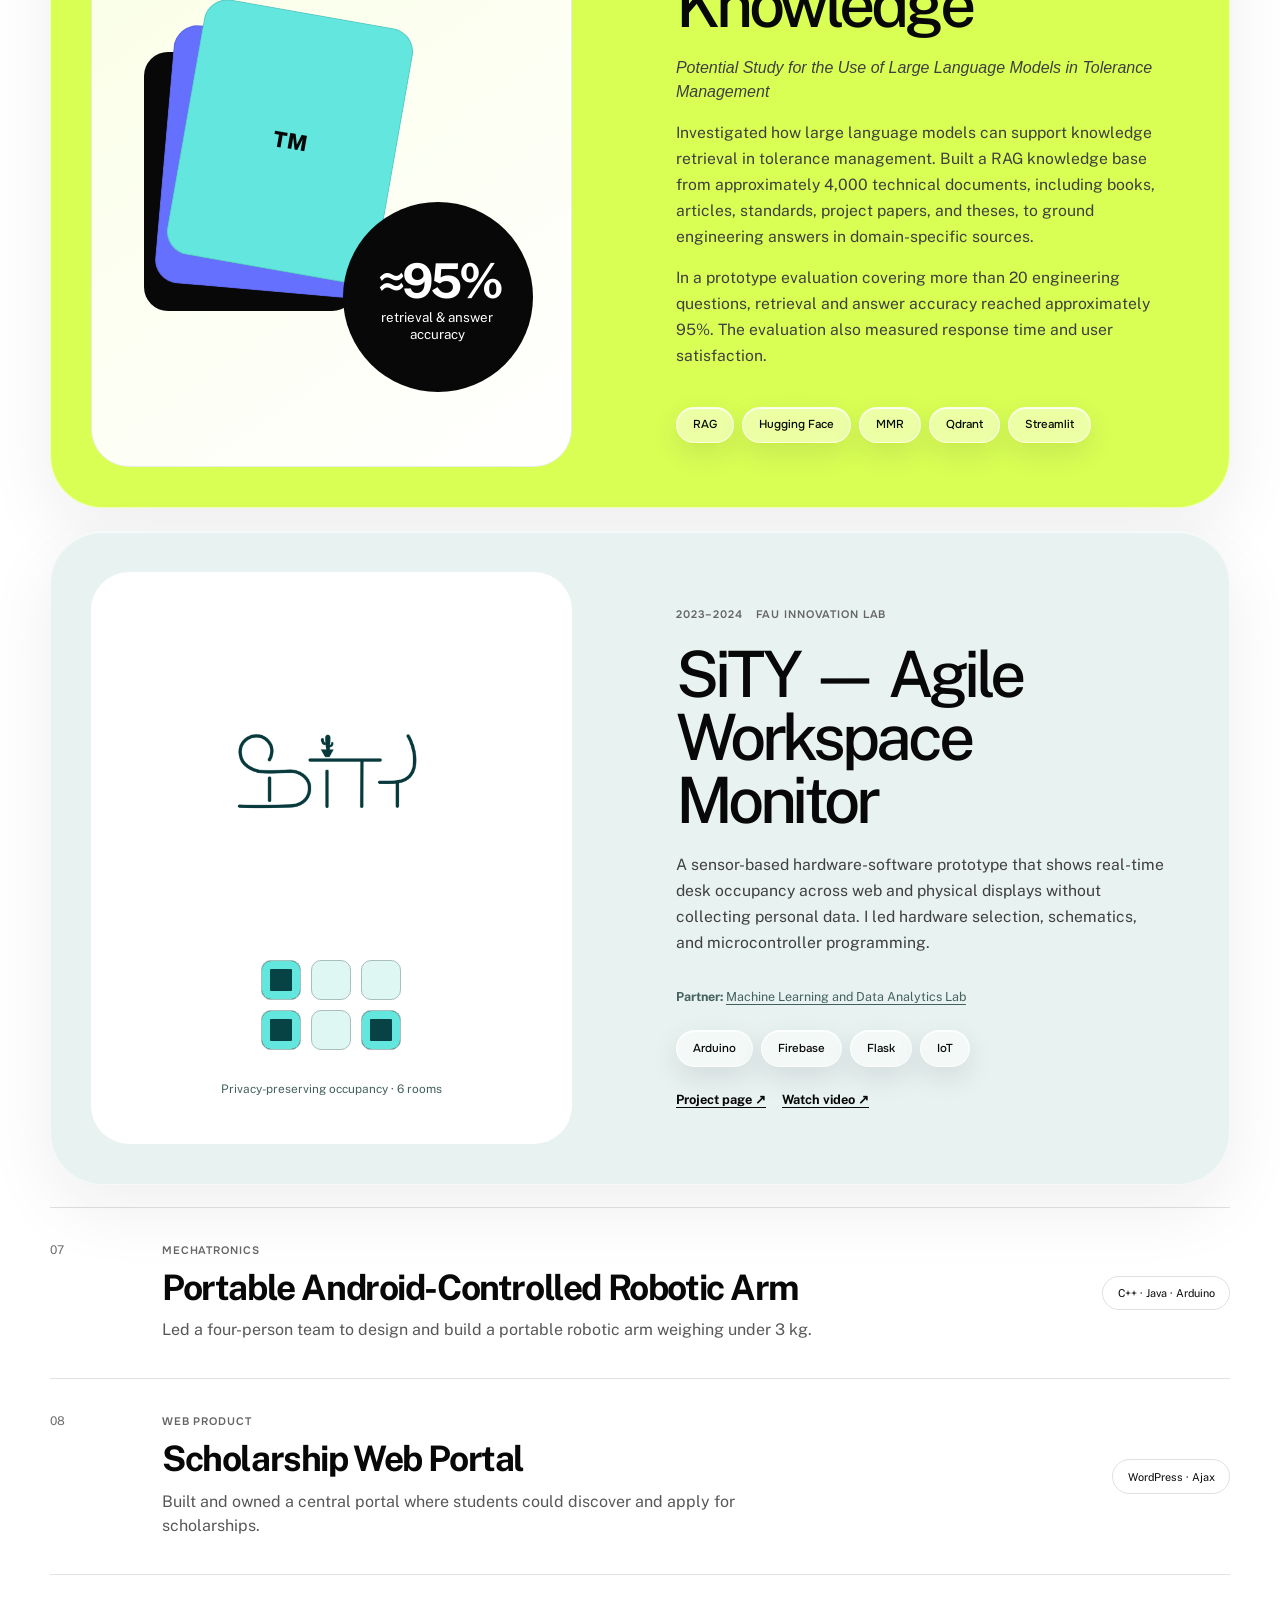
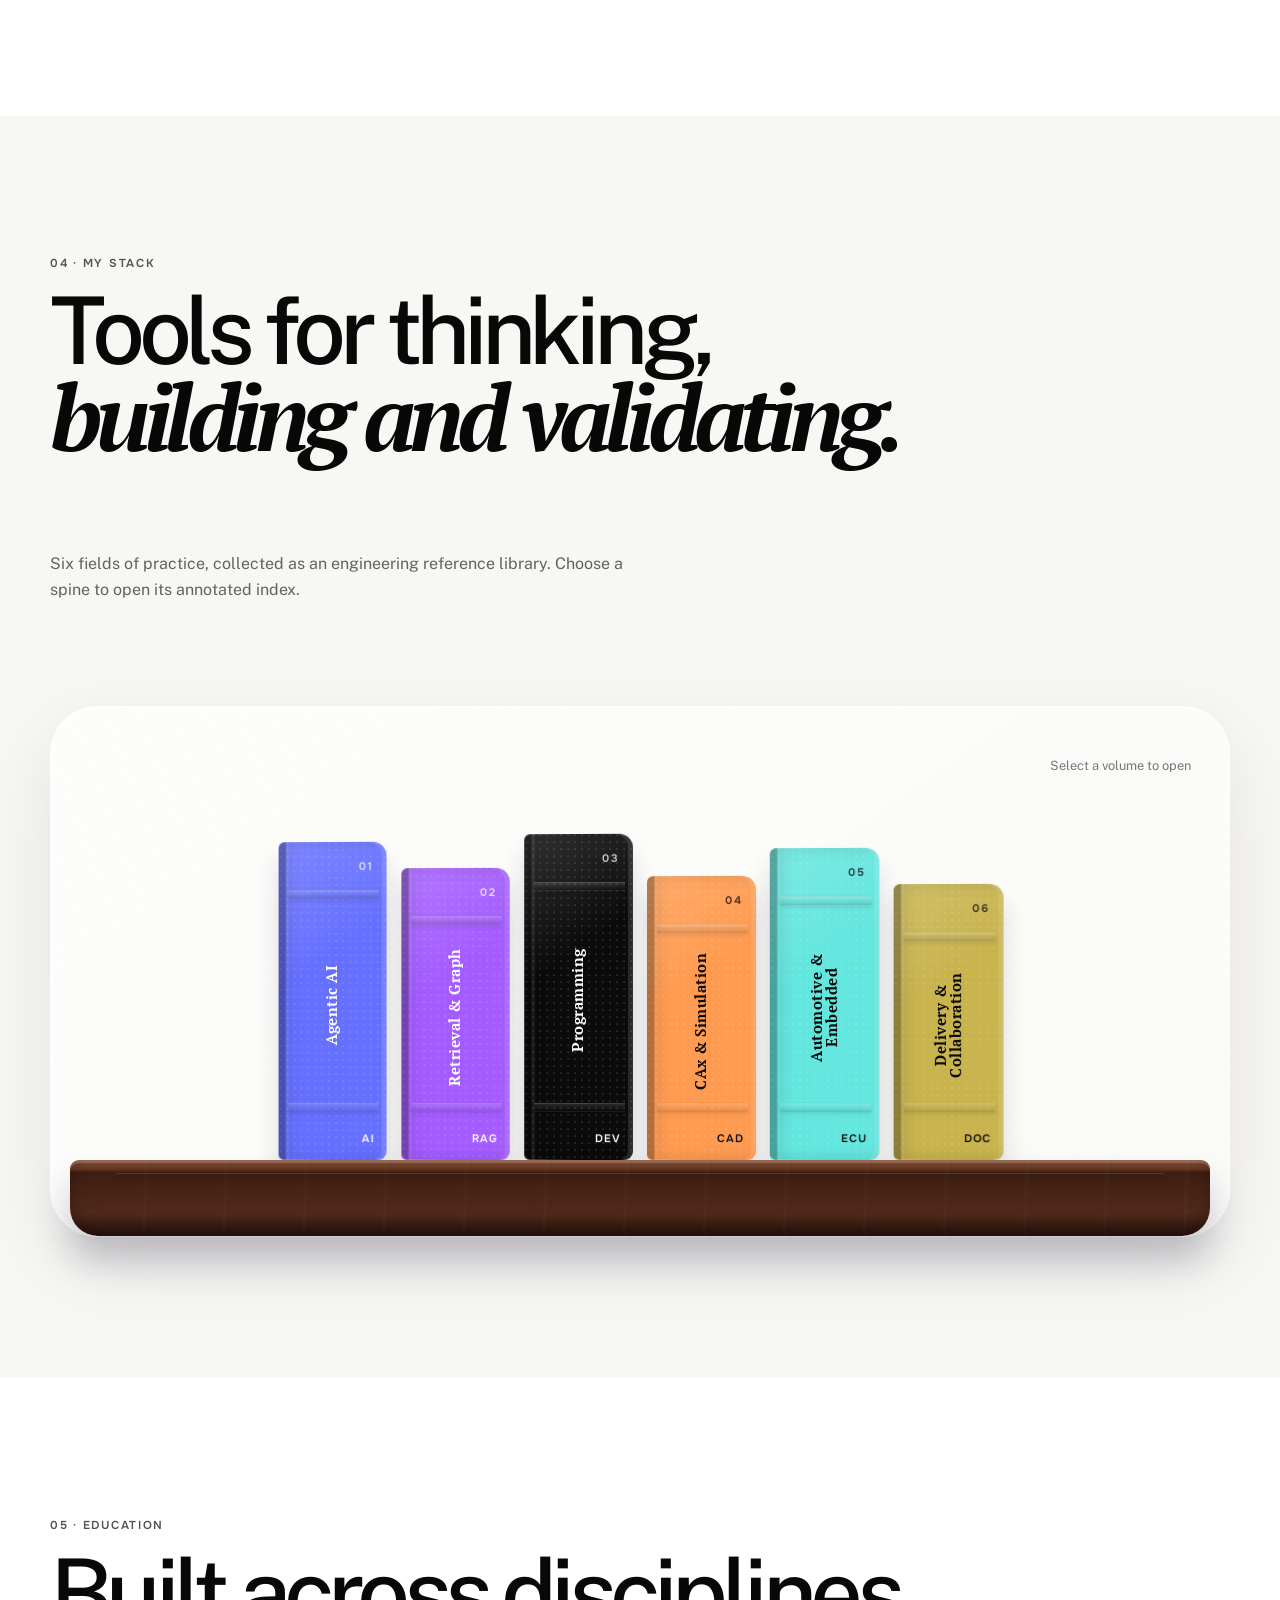
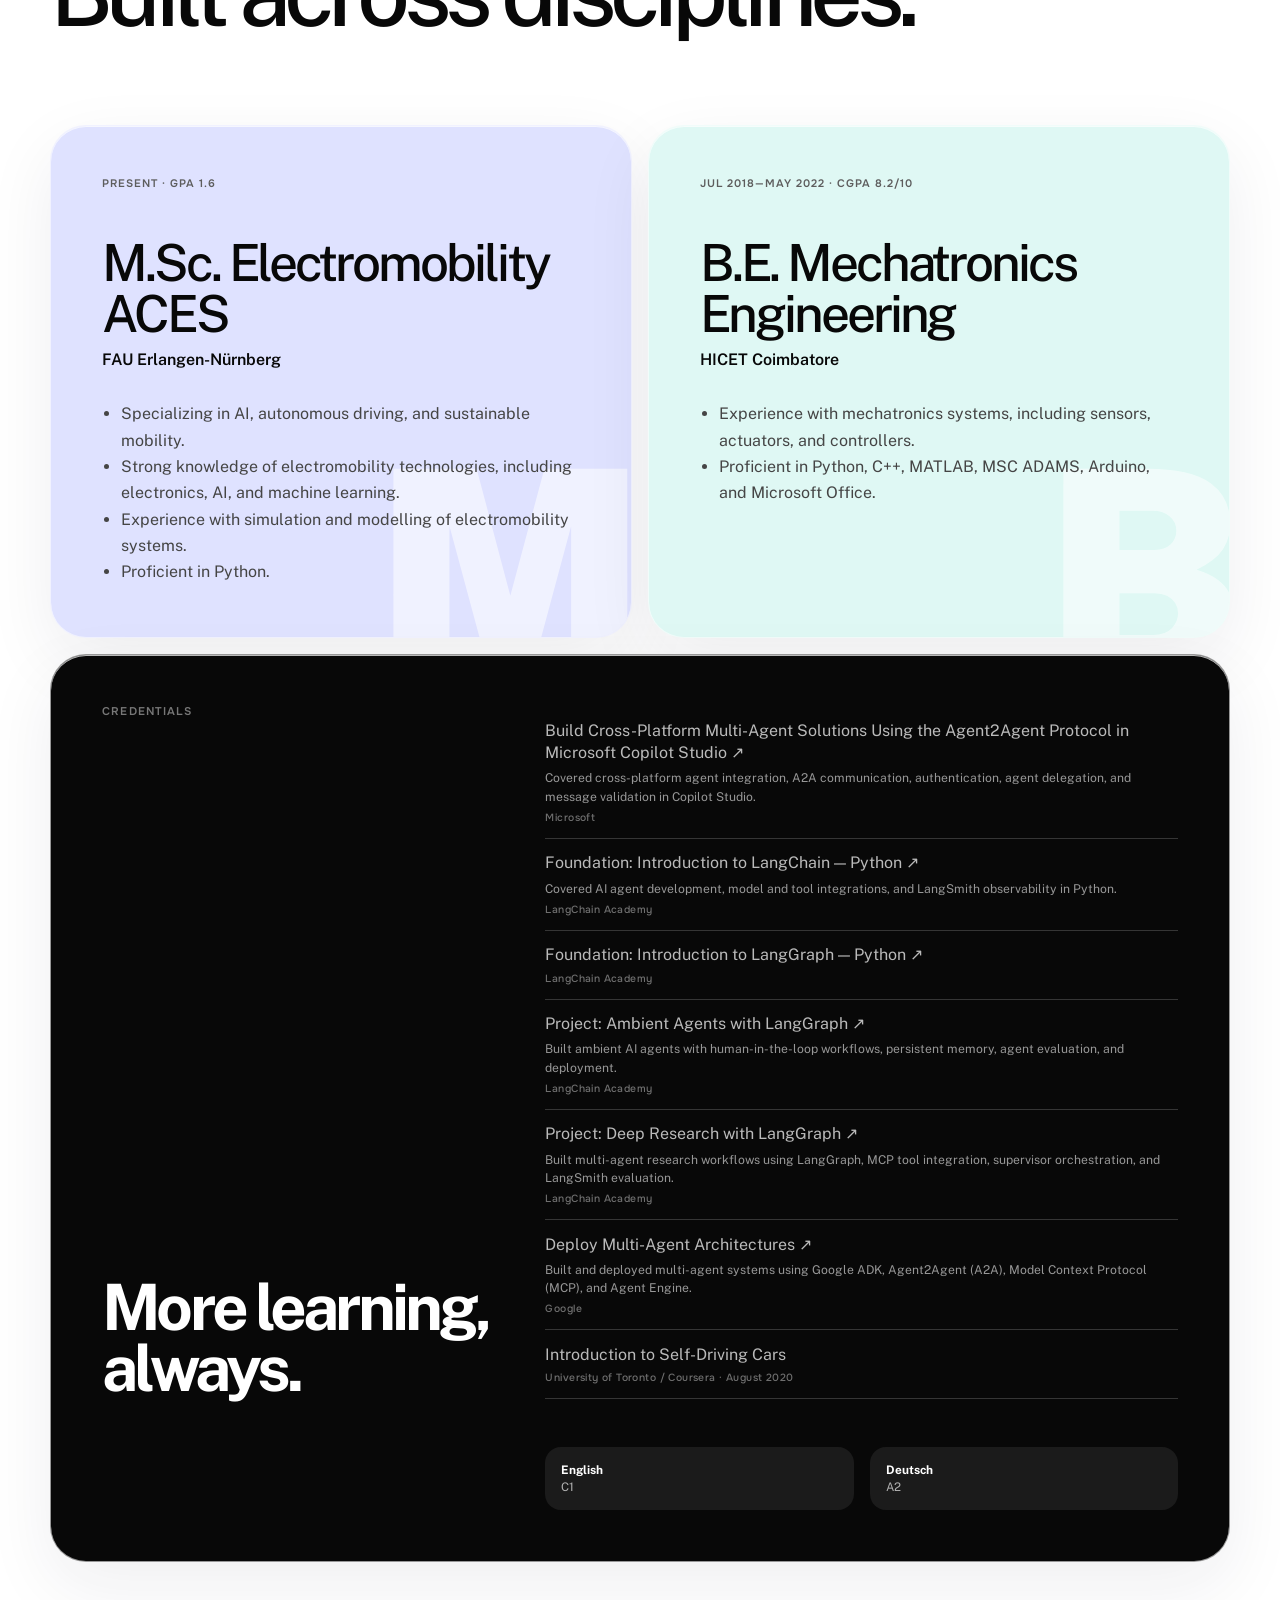
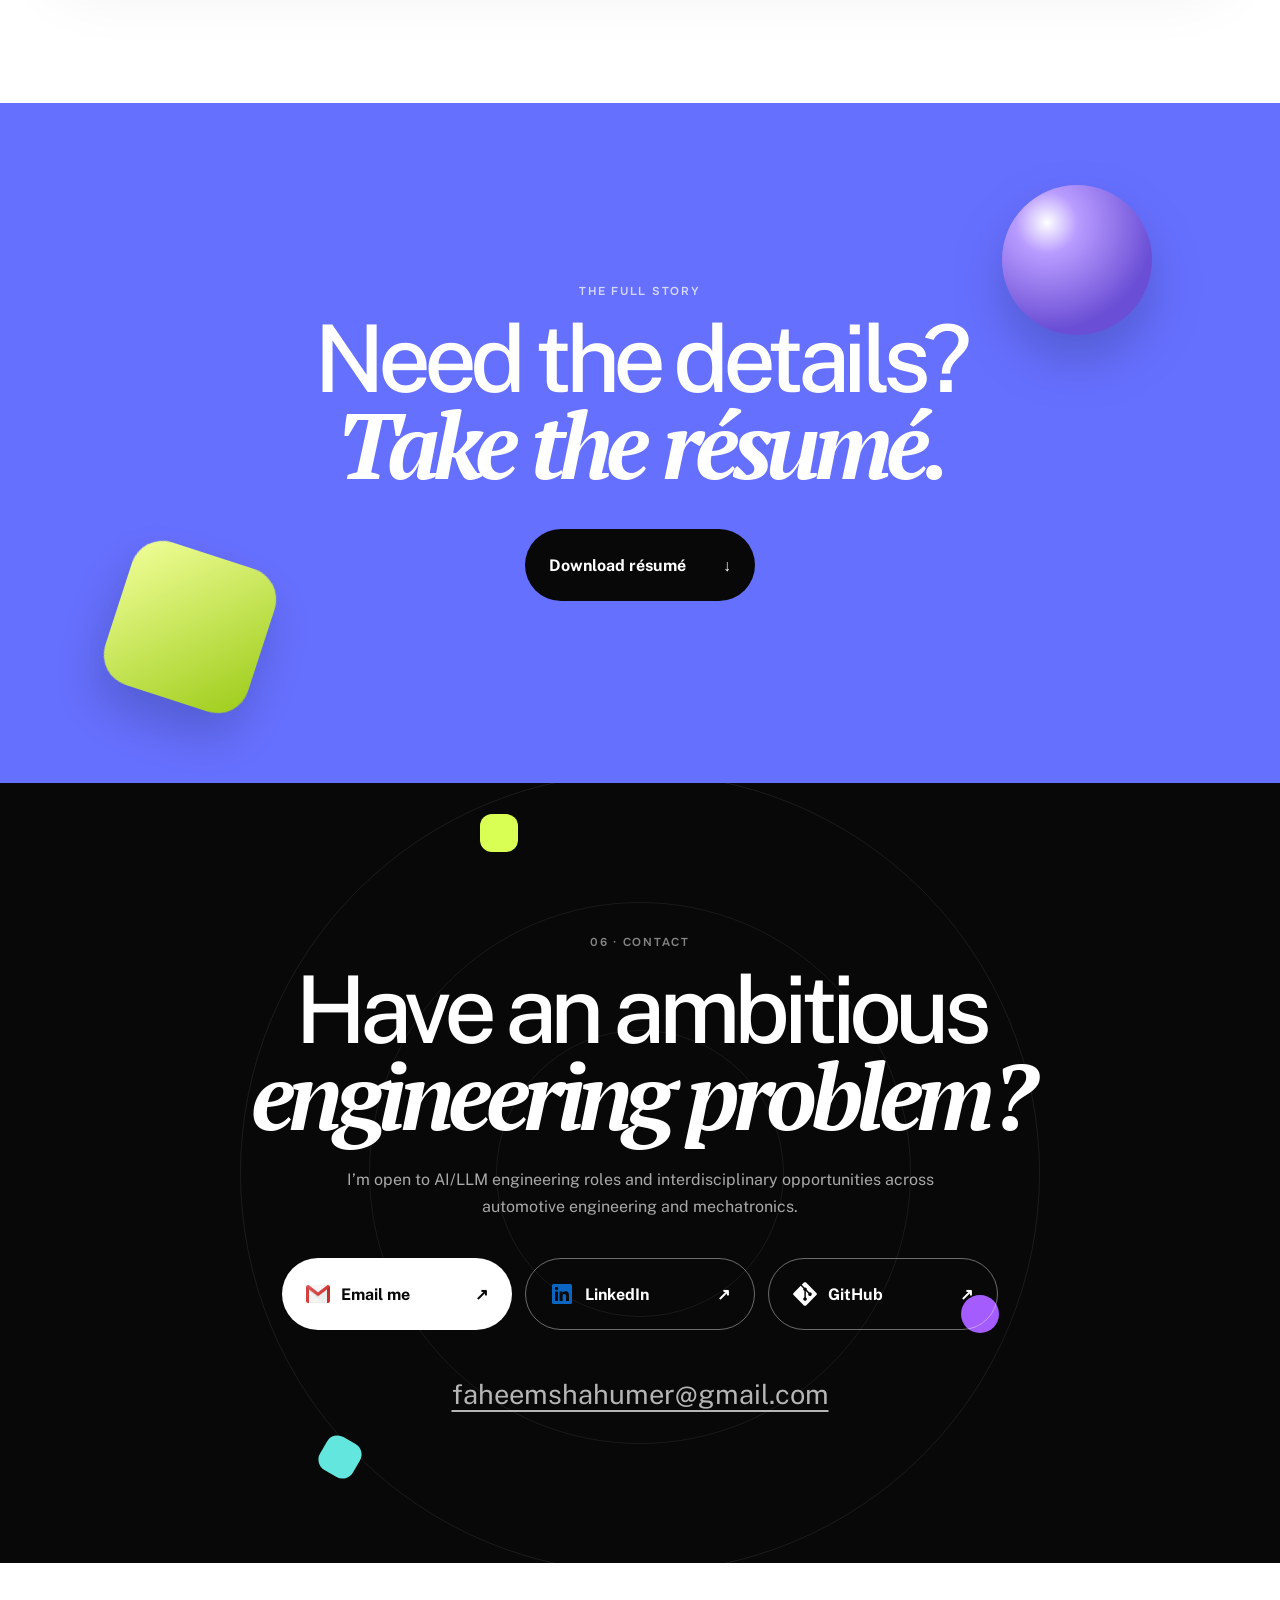
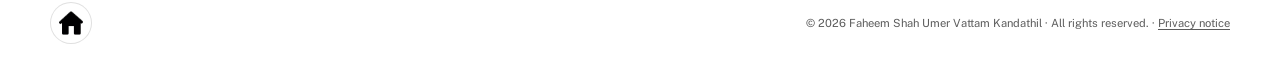
==== commit b29cf4ee: "Update IAV role title and latest resume" ====
--- a/index.html
+++ b/index.html
@@ -105,7 +105,7 @@
     <section class="section experience-section" id="experience" aria-labelledby="experience-title">
       <div class="section-heading section-heading-light reveal"><p class="section-kicker" data-en="02 · EXPERIENCE" data-de="02 · ERFAHRUNG">02 · EXPERIENCE</p><h2 id="experience-title"><span data-en="AI/LLM engineering," data-de="AI/LLM Engineering,">AI/LLM engineering,</span><br><em data-en="from retrieval to agents." data-de="von Retrieval bis zu Agenten.">from retrieval to agents.</em></h2></div>
       <div class="timeline">
-        <details class="timeline-item timeline-item-branded reveal" open><summary><span class="timeline-brand"><a class="timeline-logo-link" href="https://www.iav.com/de/" target="_blank" rel="noopener noreferrer" aria-label="Visit IAV website (opens in a new tab)" data-en-aria="Visit IAV website (opens in a new tab)" data-de-aria="IAV-Website besuchen (öffnet in einem neuen Tab)"><img src="assets/icons/IAV_gmbh.png" alt=""></a><span class="timeline-year" data-en="SEP 2024—PRESENT" data-de="SEPT. 2024—HEUTE">SEP 2024—PRESENT</span></span><span><strong data-en="Working Student" data-de="Werkstudent">Working Student</strong><small data-en="IAV GmbH · Bavaria, Germany" data-de="IAV GmbH · Bayern, Deutschland">IAV GmbH · Bavaria, Germany</small></span><span class="details-icon" aria-hidden="true"></span></summary><div class="timeline-content"><p data-en="Built a four-agent AI system comprising an orchestrator for decision-making and task routing, an analysis agent for numerical ECU signal analysis, a plotting agent for visualizing results, and a RAG agent for retrieving signal information from documentation and e-handbooks." data-de="Aufbau eines KI-Systems aus vier Agenten: ein Orchestrator für Entscheidungsfindung und Aufgabenrouting, ein Analyseagent für numerische ECU-Signalanalyse, ein Plot-Agent zur Visualisierung der Ergebnisse und ein RAG-Agent zum Abruf von Signalinformationen aus Dokumentationen und E-Handbüchern.">Built a four-agent AI system comprising an orchestrator for decision-making and task routing, an analysis agent for numerical ECU signal analysis, a plotting agent for visualizing results, and a RAG agent for retrieving signal information from documentation and e-handbooks.</p><ul><li data-en="Developed three production AI applications used by an estimated 50+ users, including a standalone internal RAG assistant that retrieves project information from PDFs, OneNote, emails, Word, and Excel" data-de="Entwicklung von drei produktiv eingesetzten KI-Anwendungen für schätzungsweise mehr als 50 Nutzer, darunter ein eigenständiger interner RAG-Assistent, der Projektinformationen aus PDFs, OneNote, E-Mails, Word und Excel abruft">Developed three production AI applications used by an estimated 50+ users, including a standalone internal RAG assistant that retrieves project information from PDFs, OneNote, emails, Word, and Excel</li><li data-en="Designed diagnostic logic for fuel tank leakage detection as part of functional safety development" data-de="Entwicklung von Diagnoselogik zur Erkennung von Kraftstofftank-Leckagen im Rahmen der funktionalen Sicherheit">Designed diagnostic logic for fuel tank leakage detection as part of functional safety development</li><li data-en="Measured and analysed ECU signals using ETAS MDA and INCA, validating ECU safety logic through simulation, numerical signal analysis, and prototype vehicle testing for an automotive OEM" data-de="Messung und Analyse von ECU-Signalen mit ETAS MDA und INCA sowie Validierung der ECU-Sicherheitslogik durch Simulation, numerische Signalanalyse und Erprobung am Prototypenfahrzeug für einen Automobilhersteller">Measured and analysed ECU signals using ETAS MDA and INCA, validating ECU safety logic through simulation, numerical signal analysis, and prototype vehicle testing for an automotive OEM</li></ul></div></details>
+        <details class="timeline-item timeline-item-branded reveal" open><summary><span class="timeline-brand"><a class="timeline-logo-link" href="https://www.iav.com/de/" target="_blank" rel="noopener noreferrer" aria-label="Visit IAV website (opens in a new tab)" data-en-aria="Visit IAV website (opens in a new tab)" data-de-aria="IAV-Website besuchen (öffnet in einem neuen Tab)"><img src="assets/icons/IAV_gmbh.png" alt=""></a><span class="timeline-year" data-en="SEP 2024—PRESENT" data-de="SEPT. 2024—HEUTE">SEP 2024—PRESENT</span></span><span><strong data-en="Working Student – Applied AI Engineer" data-de="Werkstudent – Applied AI Engineer">Working Student – Applied AI Engineer</strong><small data-en="IAV GmbH · Bavaria, Germany" data-de="IAV GmbH · Bayern, Deutschland">IAV GmbH · Bavaria, Germany</small></span><span class="details-icon" aria-hidden="true"></span></summary><div class="timeline-content"><p data-en="Built a four-agent AI system comprising an orchestrator for decision-making and task routing, an analysis agent for numerical ECU signal analysis, a plotting agent for visualizing results, and a RAG agent for retrieving signal information from documentation and e-handbooks." data-de="Aufbau eines KI-Systems aus vier Agenten: ein Orchestrator für Entscheidungsfindung und Aufgabenrouting, ein Analyseagent für numerische ECU-Signalanalyse, ein Plot-Agent zur Visualisierung der Ergebnisse und ein RAG-Agent zum Abruf von Signalinformationen aus Dokumentationen und E-Handbüchern.">Built a four-agent AI system comprising an orchestrator for decision-making and task routing, an analysis agent for numerical ECU signal analysis, a plotting agent for visualizing results, and a RAG agent for retrieving signal information from documentation and e-handbooks.</p><ul><li data-en="Developed three production AI applications used by an estimated 50+ users, including a standalone internal RAG assistant that retrieves project information from PDFs, OneNote, emails, Word, and Excel" data-de="Entwicklung von drei produktiv eingesetzten KI-Anwendungen für schätzungsweise mehr als 50 Nutzer, darunter ein eigenständiger interner RAG-Assistent, der Projektinformationen aus PDFs, OneNote, E-Mails, Word und Excel abruft">Developed three production AI applications used by an estimated 50+ users, including a standalone internal RAG assistant that retrieves project information from PDFs, OneNote, emails, Word, and Excel</li><li data-en="Designed diagnostic logic for fuel tank leakage detection as part of functional safety development" data-de="Entwicklung von Diagnoselogik zur Erkennung von Kraftstofftank-Leckagen im Rahmen der funktionalen Sicherheit">Designed diagnostic logic for fuel tank leakage detection as part of functional safety development</li><li data-en="Measured and analysed ECU signals using ETAS MDA and INCA, validating ECU safety logic through simulation, numerical signal analysis, and prototype vehicle testing for an automotive OEM" data-de="Messung und Analyse von ECU-Signalen mit ETAS MDA und INCA sowie Validierung der ECU-Sicherheitslogik durch Simulation, numerische Signalanalyse und Erprobung am Prototypenfahrzeug für einen Automobilhersteller">Measured and analysed ECU signals using ETAS MDA and INCA, validating ECU safety logic through simulation, numerical signal analysis, and prototype vehicle testing for an automotive OEM</li></ul></div></details>
         <details class="timeline-item timeline-item-branded reveal" open><summary><span class="timeline-brand"><a class="timeline-logo-link" href="https://www.mfk.tf.fau.de/" target="_blank" rel="noopener noreferrer" aria-label="Visit KTmfk website (opens in a new tab)" data-en-aria="Visit KTmfk website (opens in a new tab)" data-de-aria="KTmfk-Website besuchen (öffnet in einem neuen Tab)"><img src="assets/icons/KTmfk-Logo.png" alt=""></a><span class="timeline-year" data-en="APR—OCT 2026" data-de="APR.—OKT. 2026">APR—OCT 2026</span></span><span><strong data-en="Master’s Thesis" data-de="Masterarbeit">Master’s Thesis</strong><small>KTmfk · FAU Erlangen-Nürnberg</small></span><span class="details-icon" aria-hidden="true"></span></summary><div class="timeline-content"><p class="thesis-title">A Framework for Large Language Model-Driven Agent-Based Tolerance Management</p><p data-en="Developed and evaluated a LangGraph-based framework coordinating seven specialist agents for tolerance management in product development." data-de="Entwicklung und Evaluierung eines LangGraph-basierten Frameworks mit sieben spezialisierten Agenten für das Toleranzmanagement in der Produktentwicklung.">Developed and evaluated a LangGraph-based framework coordinating seven specialist agents for tolerance management in product development.</p><ul><li data-en="Integrated engineering knowledge retrieval, CAD/STEP and PMI processing, Monte Carlo tolerance analysis, visualisation, FE meshing, and Siemens VisVSA execution." data-de="Integration von technischem Wissensabruf, CAD/STEP- und PMI-Verarbeitung, Monte-Carlo-Toleranzanalyse, Visualisierung, FE-Vernetzung und Siemens-VisVSA-Ausführung.">Integrated engineering knowledge retrieval, CAD/STEP and PMI processing, Monte Carlo tolerance analysis, visualisation, FE meshing, and Siemens VisVSA execution.</li><li data-en="Validated the prototype on several CAD files and implemented RAG, structured engineering artefacts, deterministic Python calculations, traceable agent handoffs, and human-in-the-loop clarification." data-de="Validierung des Prototyps anhand mehrerer CAD-Dateien sowie Umsetzung von RAG, strukturierten technischen Artefakten, deterministischen Python-Berechnungen, nachvollziehbaren Agentenübergaben und Rückfragen mit menschlicher Beteiligung.">Validated the prototype on several CAD files and implemented RAG, structured engineering artefacts, deterministic Python calculations, traceable agent handoffs, and human-in-the-loop clarification.</li></ul></div></details>
         <details class="timeline-item timeline-item-branded reveal"><summary><span class="timeline-brand"><a class="timeline-logo-link" href="https://www.mfk.tf.fau.de/" target="_blank" rel="noopener noreferrer" aria-label="Visit KTmfk website (opens in a new tab)" data-en-aria="Visit KTmfk website (opens in a new tab)" data-de-aria="KTmfk-Website besuchen (öffnet in einem neuen Tab)"><img src="assets/icons/KTmfk-Logo.png" alt=""></a><span class="timeline-year" data-en="APR—SEP 2025" data-de="APR.—SEPT. 2025">APR—SEP 2025</span></span><span><strong data-en="Project Thesis" data-de="Projektarbeit">Project Thesis</strong><small data-en="KTmfk · FAU Erlangen-Nürnberg · Grade 1.0" data-de="KTmfk · FAU Erlangen-Nürnberg · Note 1,0">KTmfk · FAU Erlangen-Nürnberg · Grade 1.0</small></span><span class="details-icon" aria-hidden="true"></span></summary><div class="timeline-content"><p class="thesis-title">Potential Study for the Use of Large Language Models in Tolerance Management</p><p data-en="Investigated the use of large language models in tolerance management and built a RAG knowledge base from approximately 4,000 technical documents, including books, articles, standards, project papers, and theses." data-de="Untersuchung des Einsatzes von Large Language Models im Toleranzmanagement und Aufbau einer RAG-Wissensbasis aus rund 4.000 technischen Dokumenten, darunter Bücher, Artikel, Normen, Projektarbeiten und Abschlussarbeiten.">Investigated the use of large language models in tolerance management and built a RAG knowledge base from approximately 4,000 technical documents, including books, articles, standards, project papers, and theses.</p><ul><li data-en="Evaluated the prototype on more than 20 engineering questions, achieving approximately 95% retrieval and answer accuracy within that evaluation." data-de="Evaluierung des Prototyps anhand von mehr als 20 technischen Fragen; innerhalb dieser Evaluierung wurden rund 95 % Abruf- und Antwortgenauigkeit erreicht.">Evaluated the prototype on more than 20 engineering questions, achieving approximately 95% retrieval and answer accuracy within that evaluation.</li><li data-en="Measured response time and user satisfaction to assess the assistant’s usefulness for engineering knowledge retrieval." data-de="Messung von Antwortzeit und Nutzerzufriedenheit zur Bewertung des Nutzens des Assistenten für den technischen Wissensabruf.">Measured response time and user satisfaction to assess the assistant’s usefulness for engineering knowledge retrieval.</li></ul></div></details>
         <details class="timeline-item timeline-item-branded reveal"><summary><span class="timeline-brand"><a class="timeline-logo-link" href="https://www.baabte.com/" target="_blank" rel="noopener noreferrer" aria-label="Visit Baabte website (opens in a new tab)" data-en-aria="Visit Baabte website (opens in a new tab)" data-de-aria="Baabte-Website besuchen (öffnet in einem neuen Tab)"><img src="assets/icons/baabte_logo.png" alt=""></a><span class="timeline-year" data-en="JAN—APR 2023" data-de="JAN.—APR. 2023">JAN—APR 2023</span></span><span><strong data-en="Software Engineer &amp; Content Creator" data-de="Softwareentwickler &amp; Content Creator">Software Engineer &amp; Content Creator</strong><small data-en="Baabte System Technologies · India" data-de="Baabte System Technologies · Indien">Baabte System Technologies · India</small></span><span class="details-icon" aria-hidden="true"></span></summary><div class="timeline-content"><p data-en="Built working robotics, IoT, and AI models and created technical learning content using Arduino, MicroPython, Raspberry Pi, NodeMCU, and ESP32/ESP8266." data-de="Entwicklung funktionsfähiger Robotik-, IoT- und KI-Modelle sowie technischer Lerninhalte mit Arduino, MicroPython, Raspberry Pi, NodeMCU und ESP32/ESP8266.">Built working robotics, IoT, and AI models and created technical learning content using Arduino, MicroPython, Raspberry Pi, NodeMCU, and ESP32/ESP8266.</p></div></details>
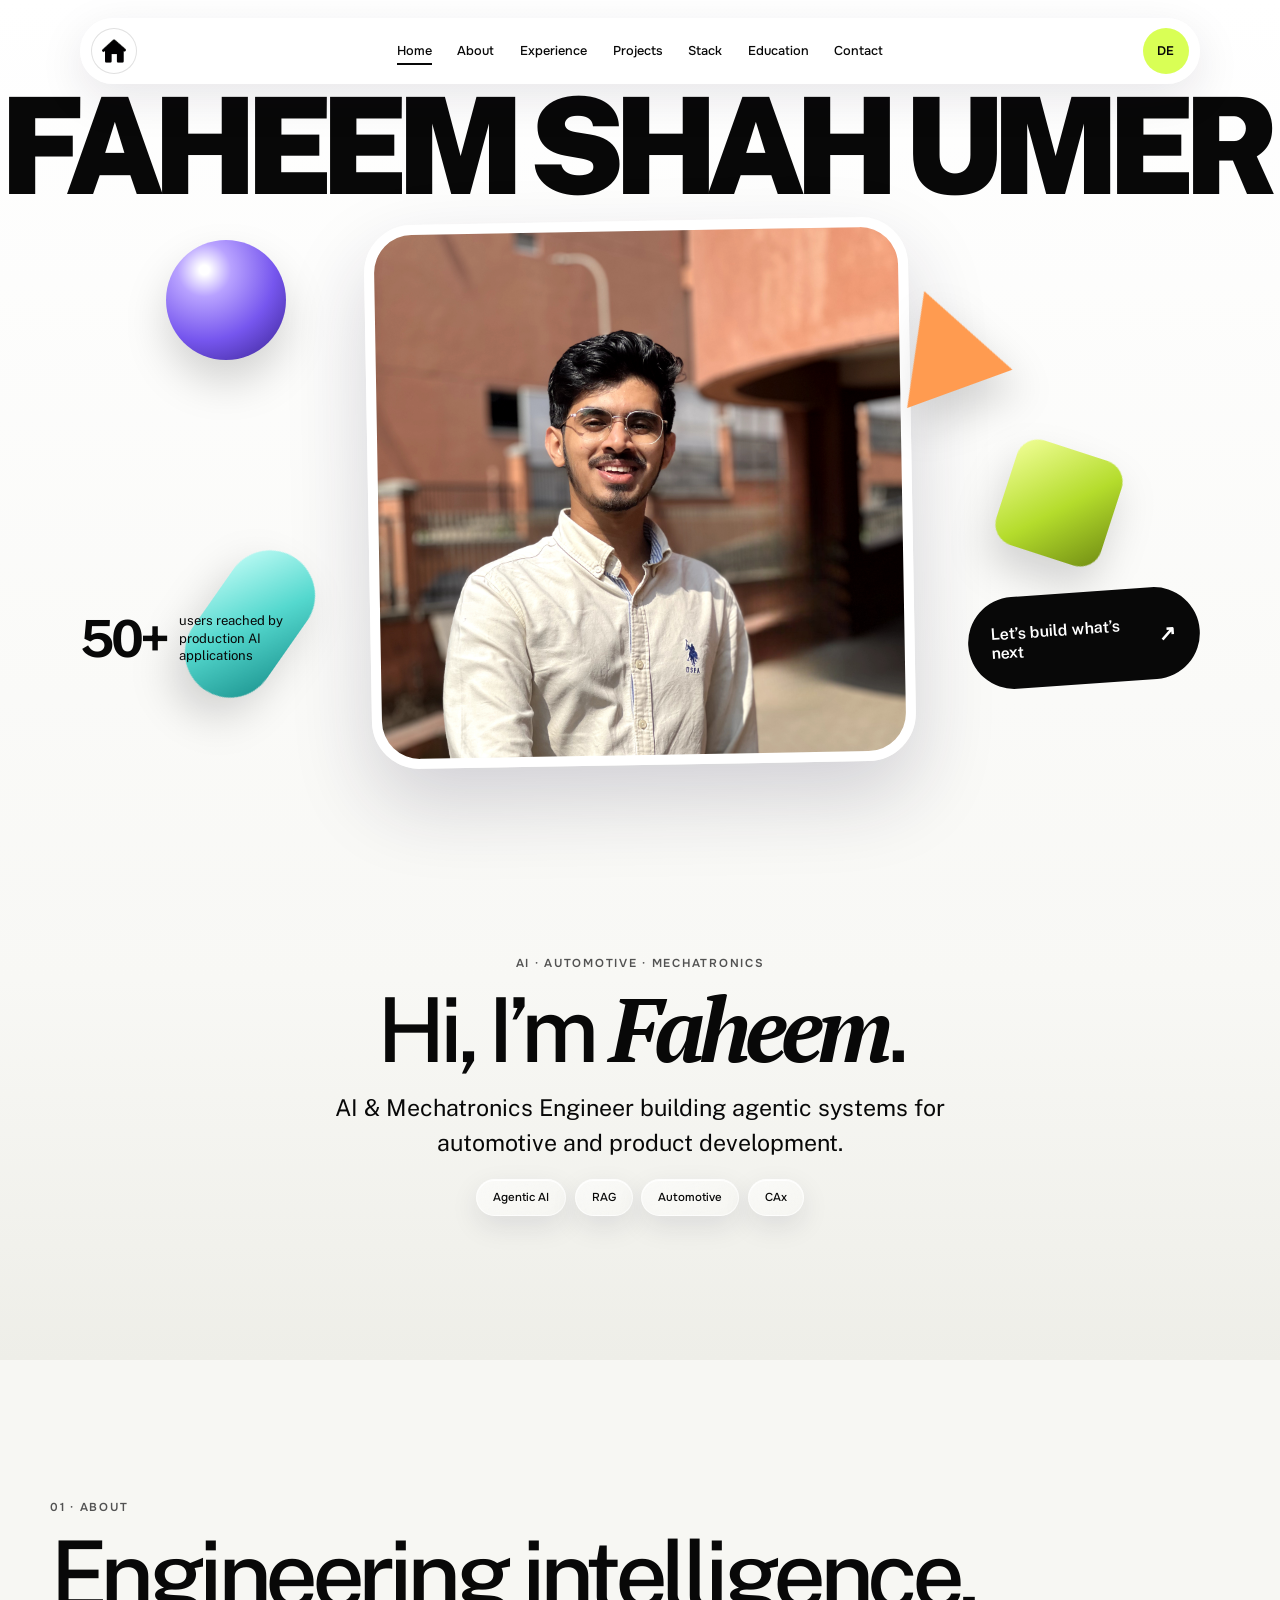
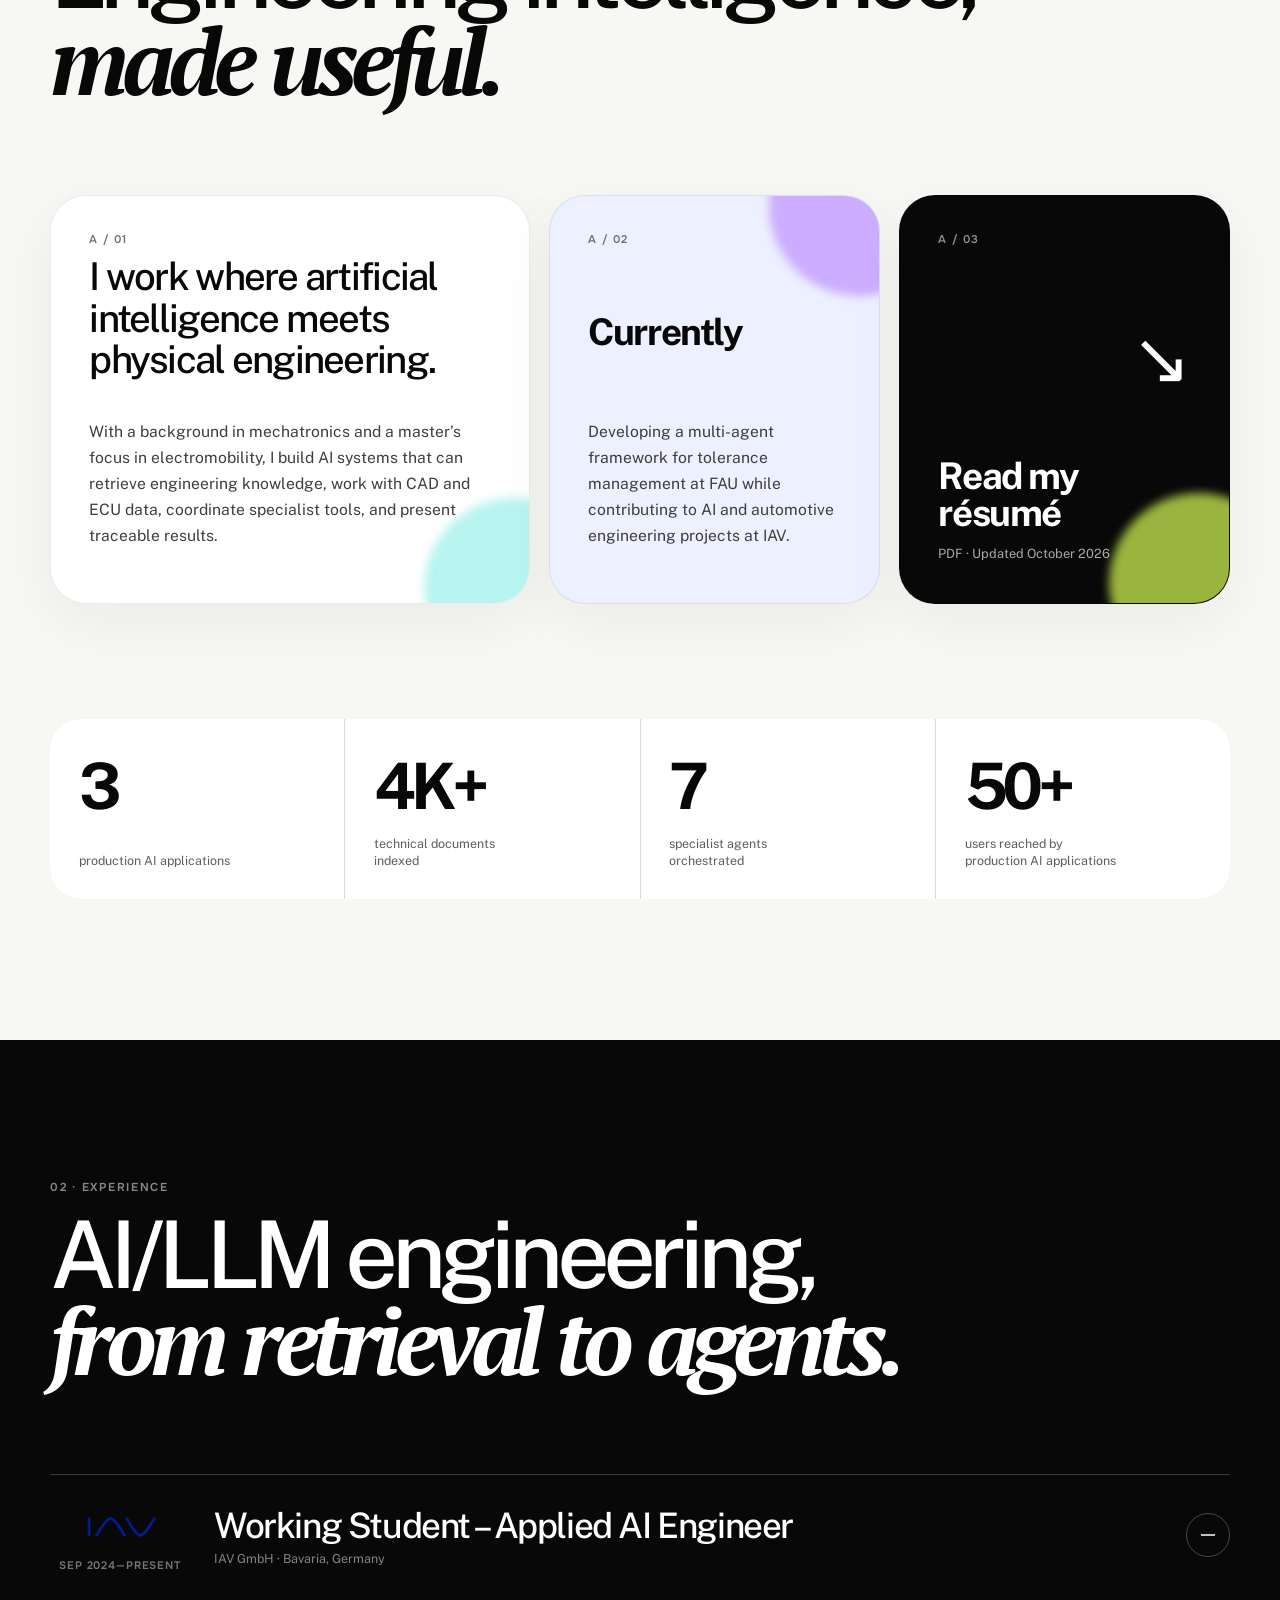
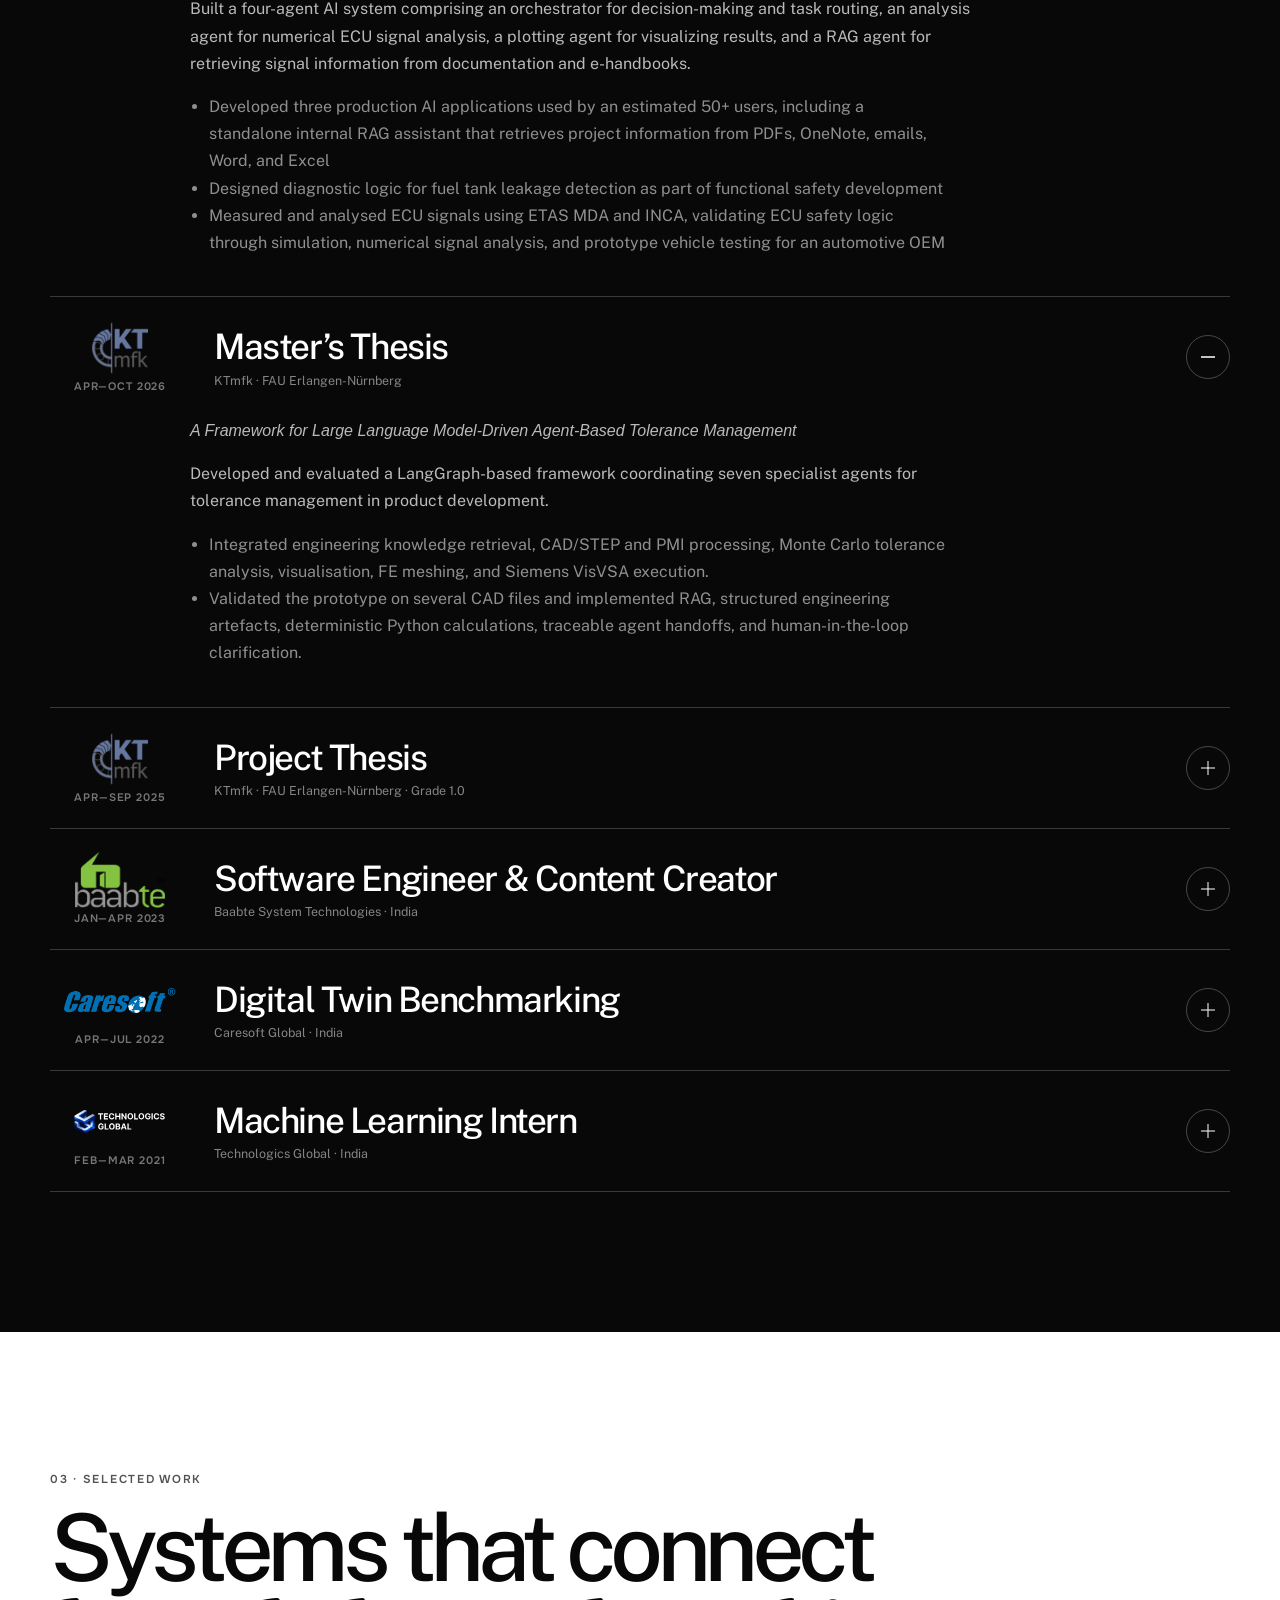
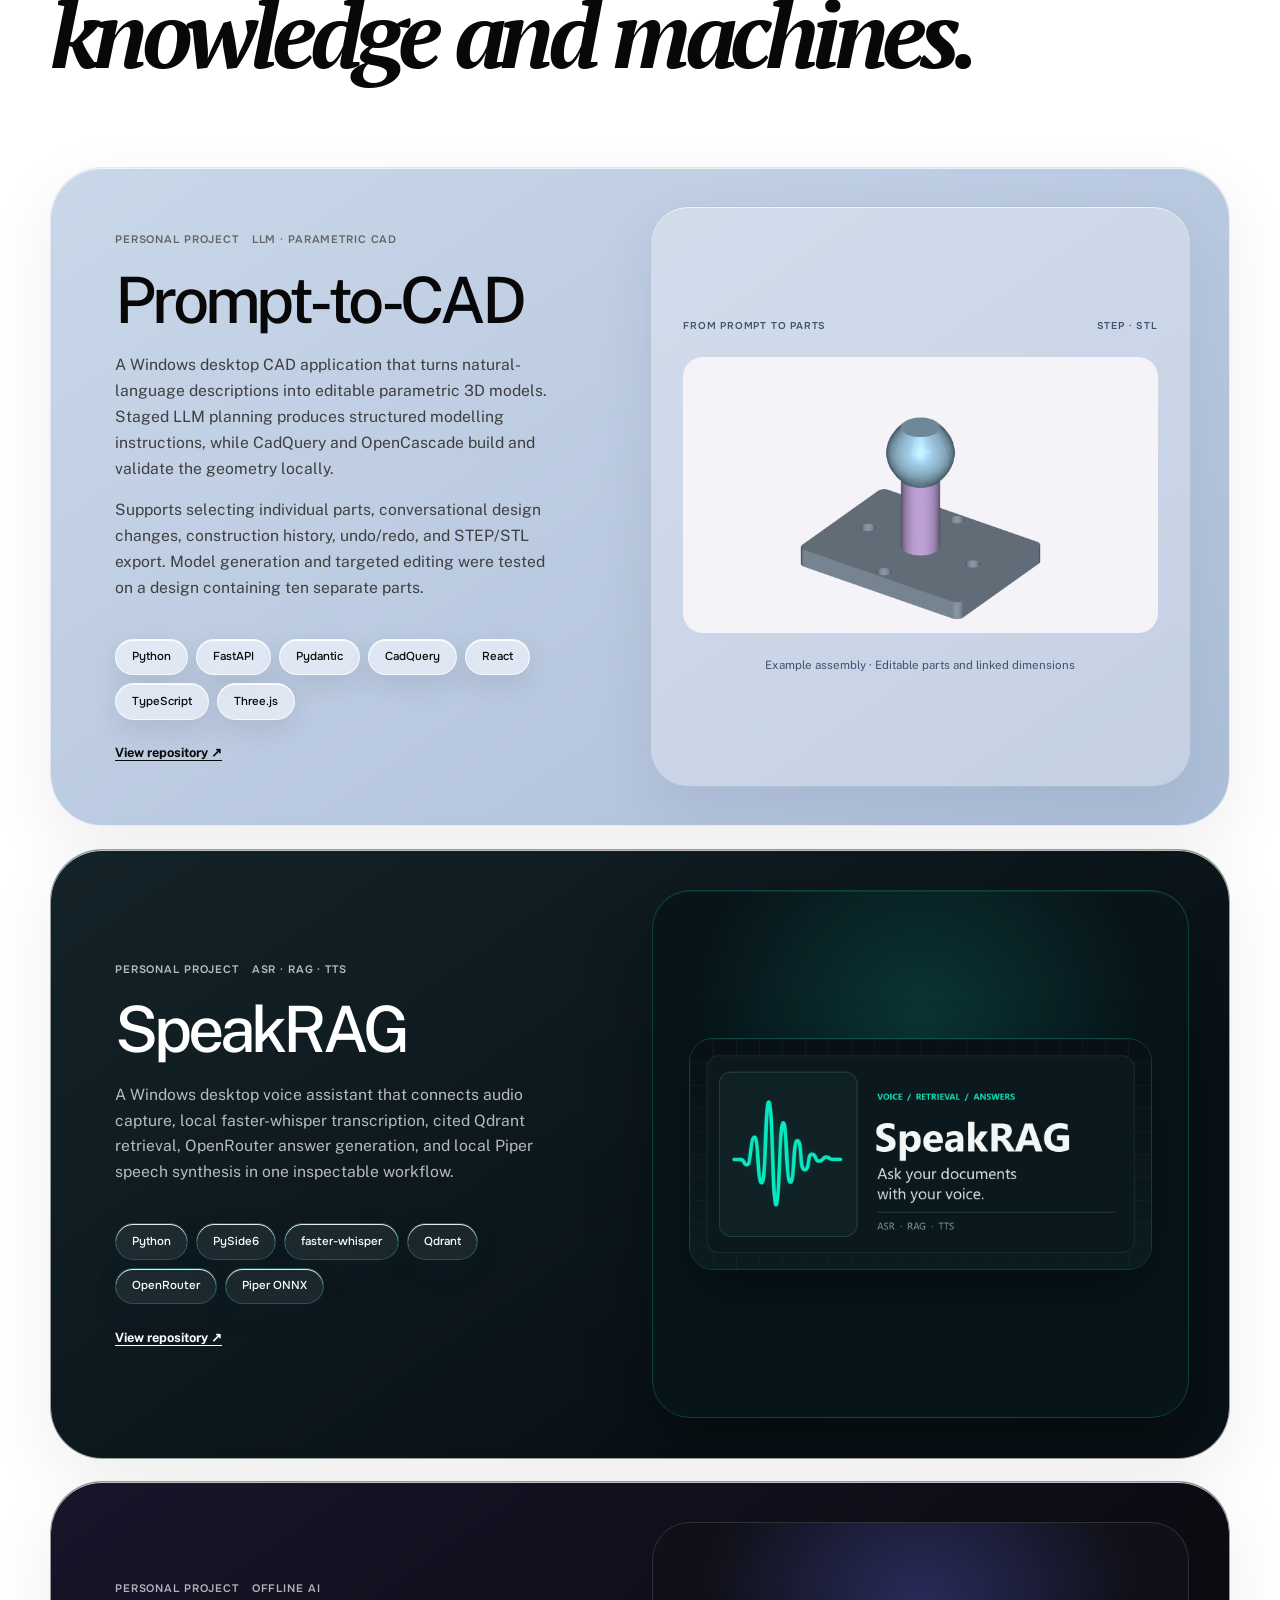
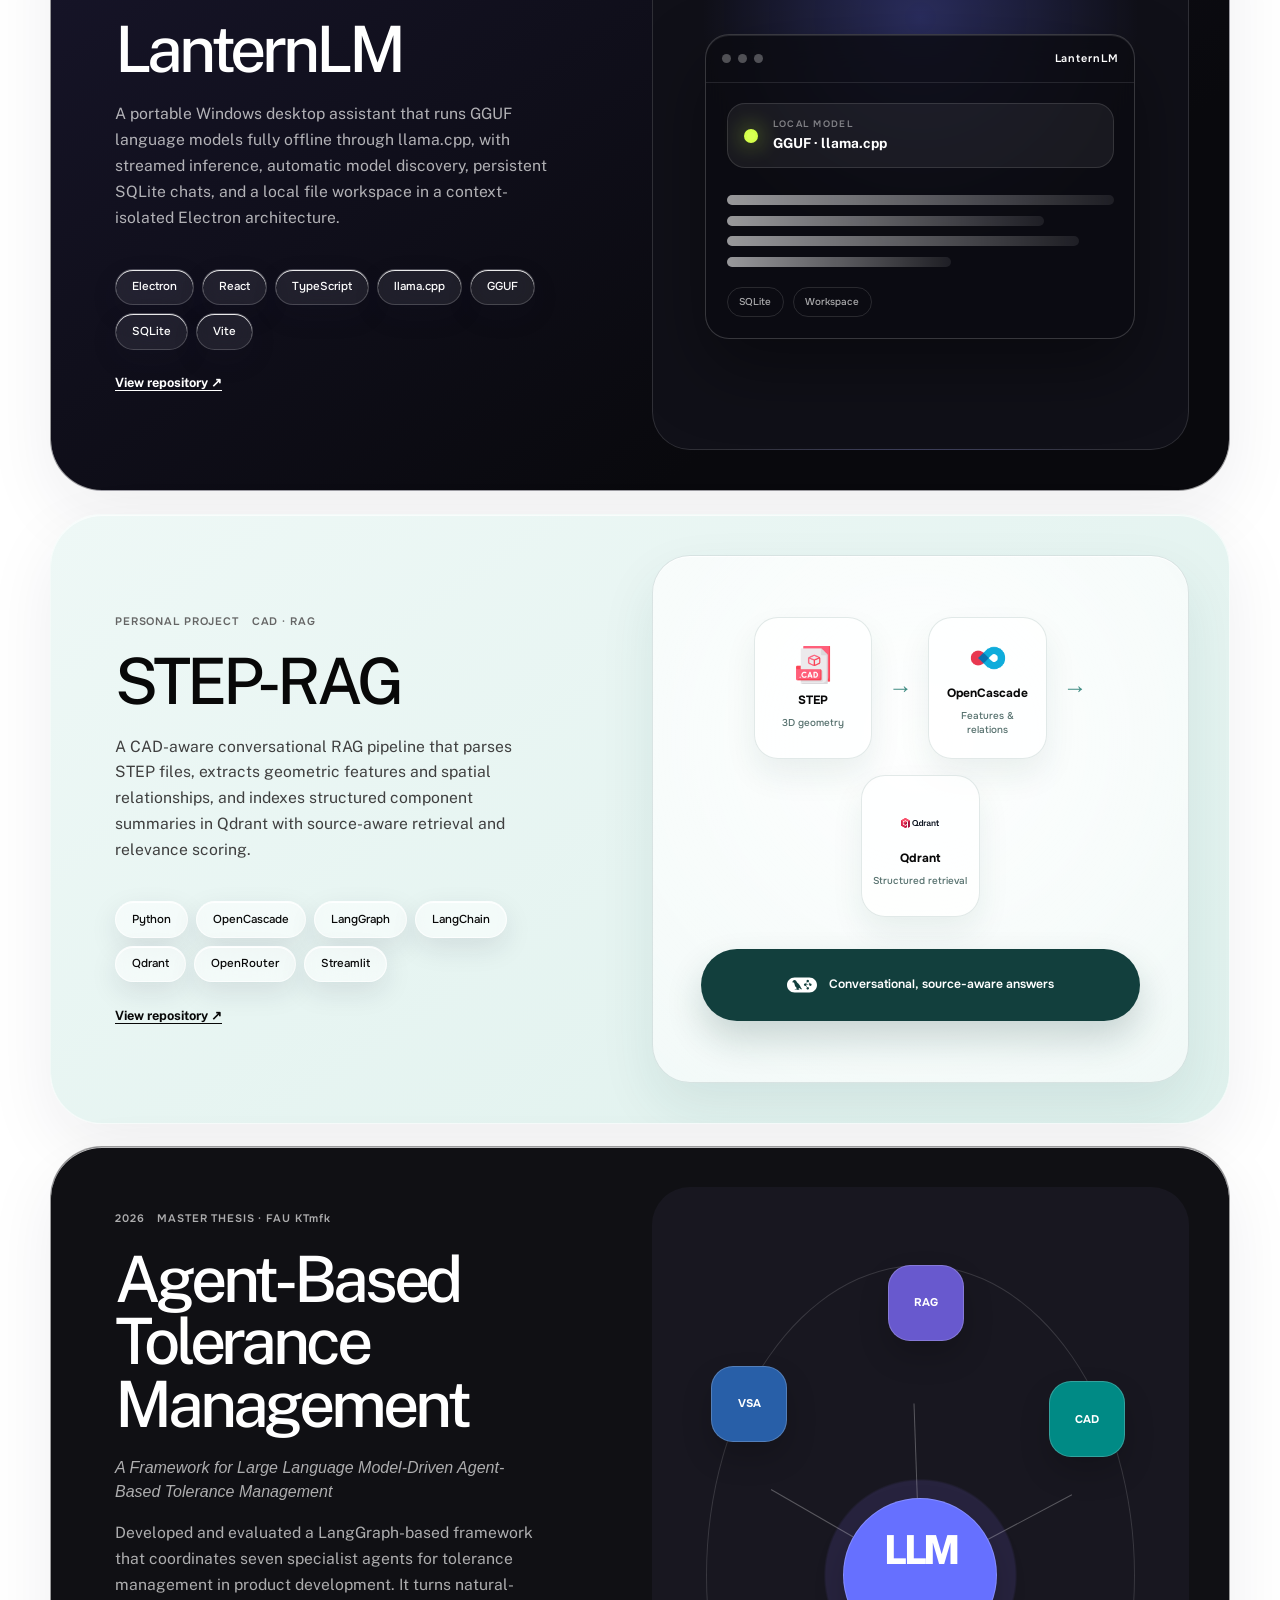
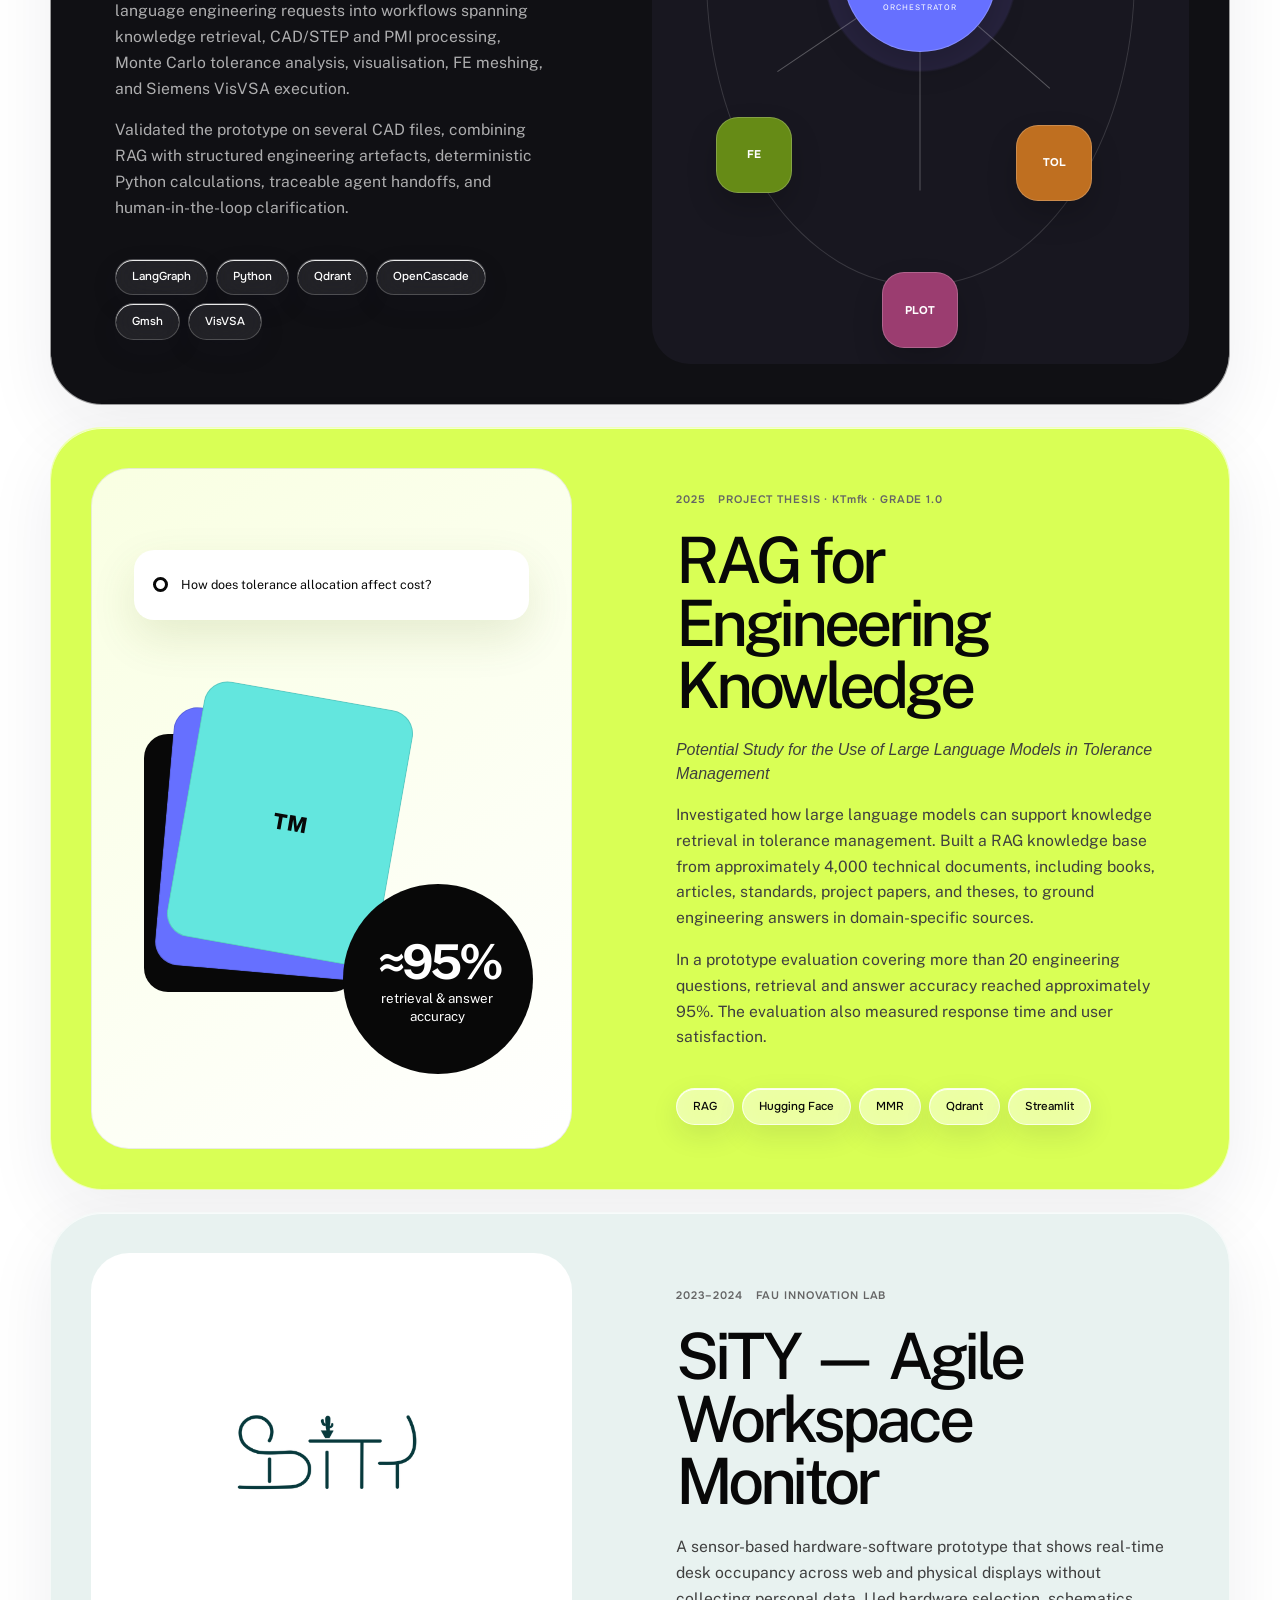
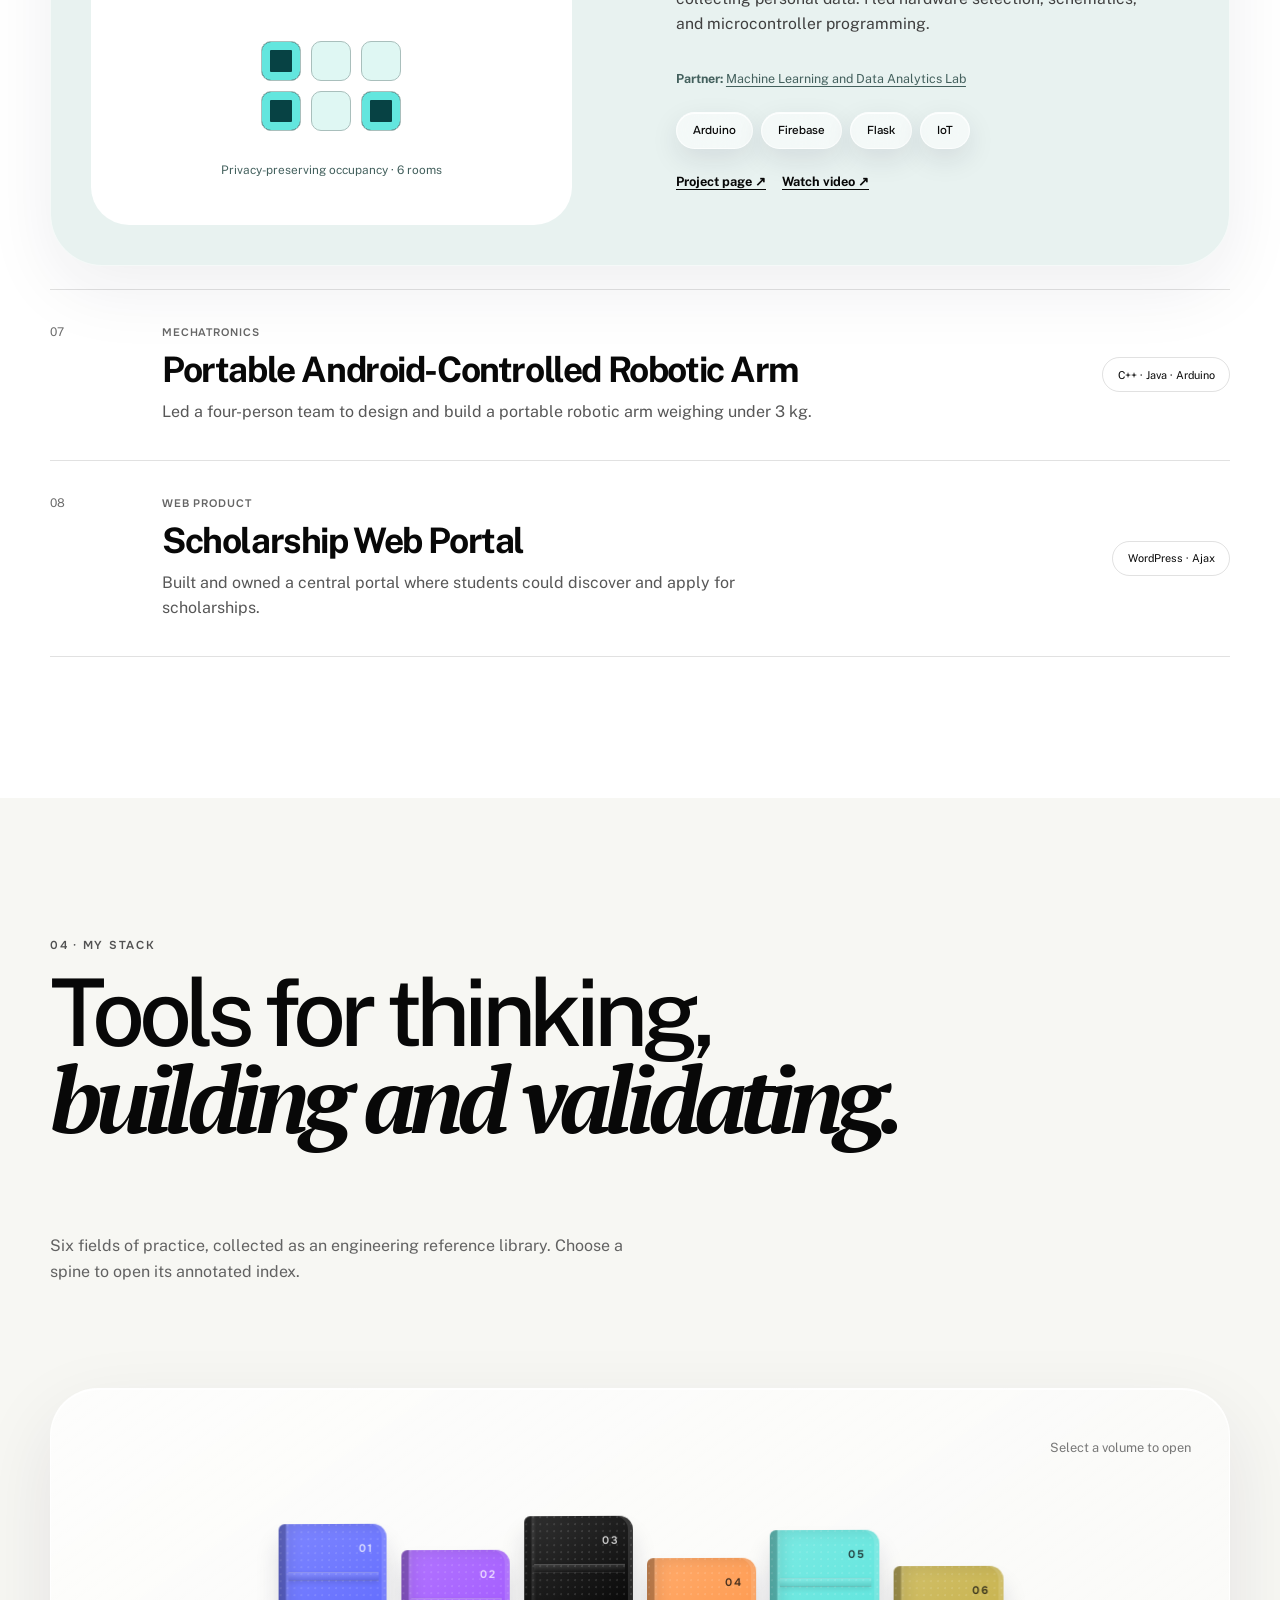
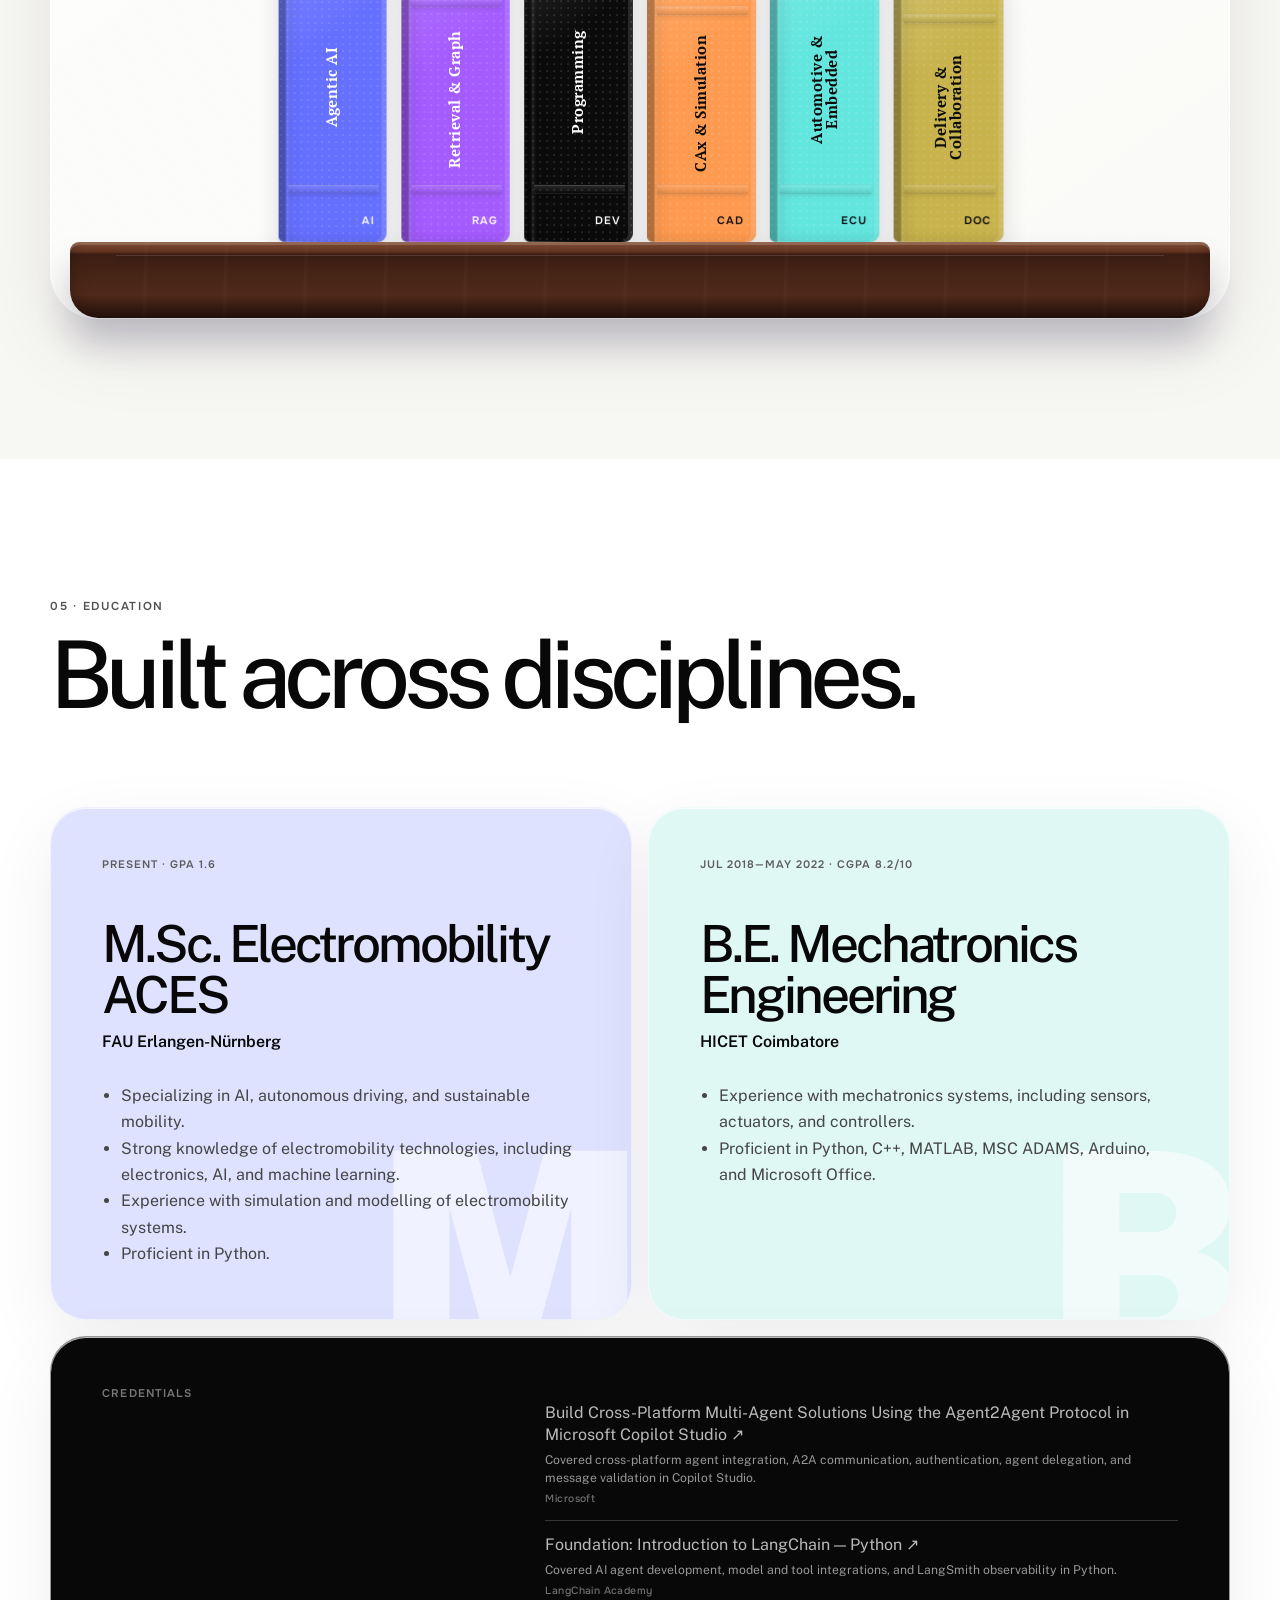
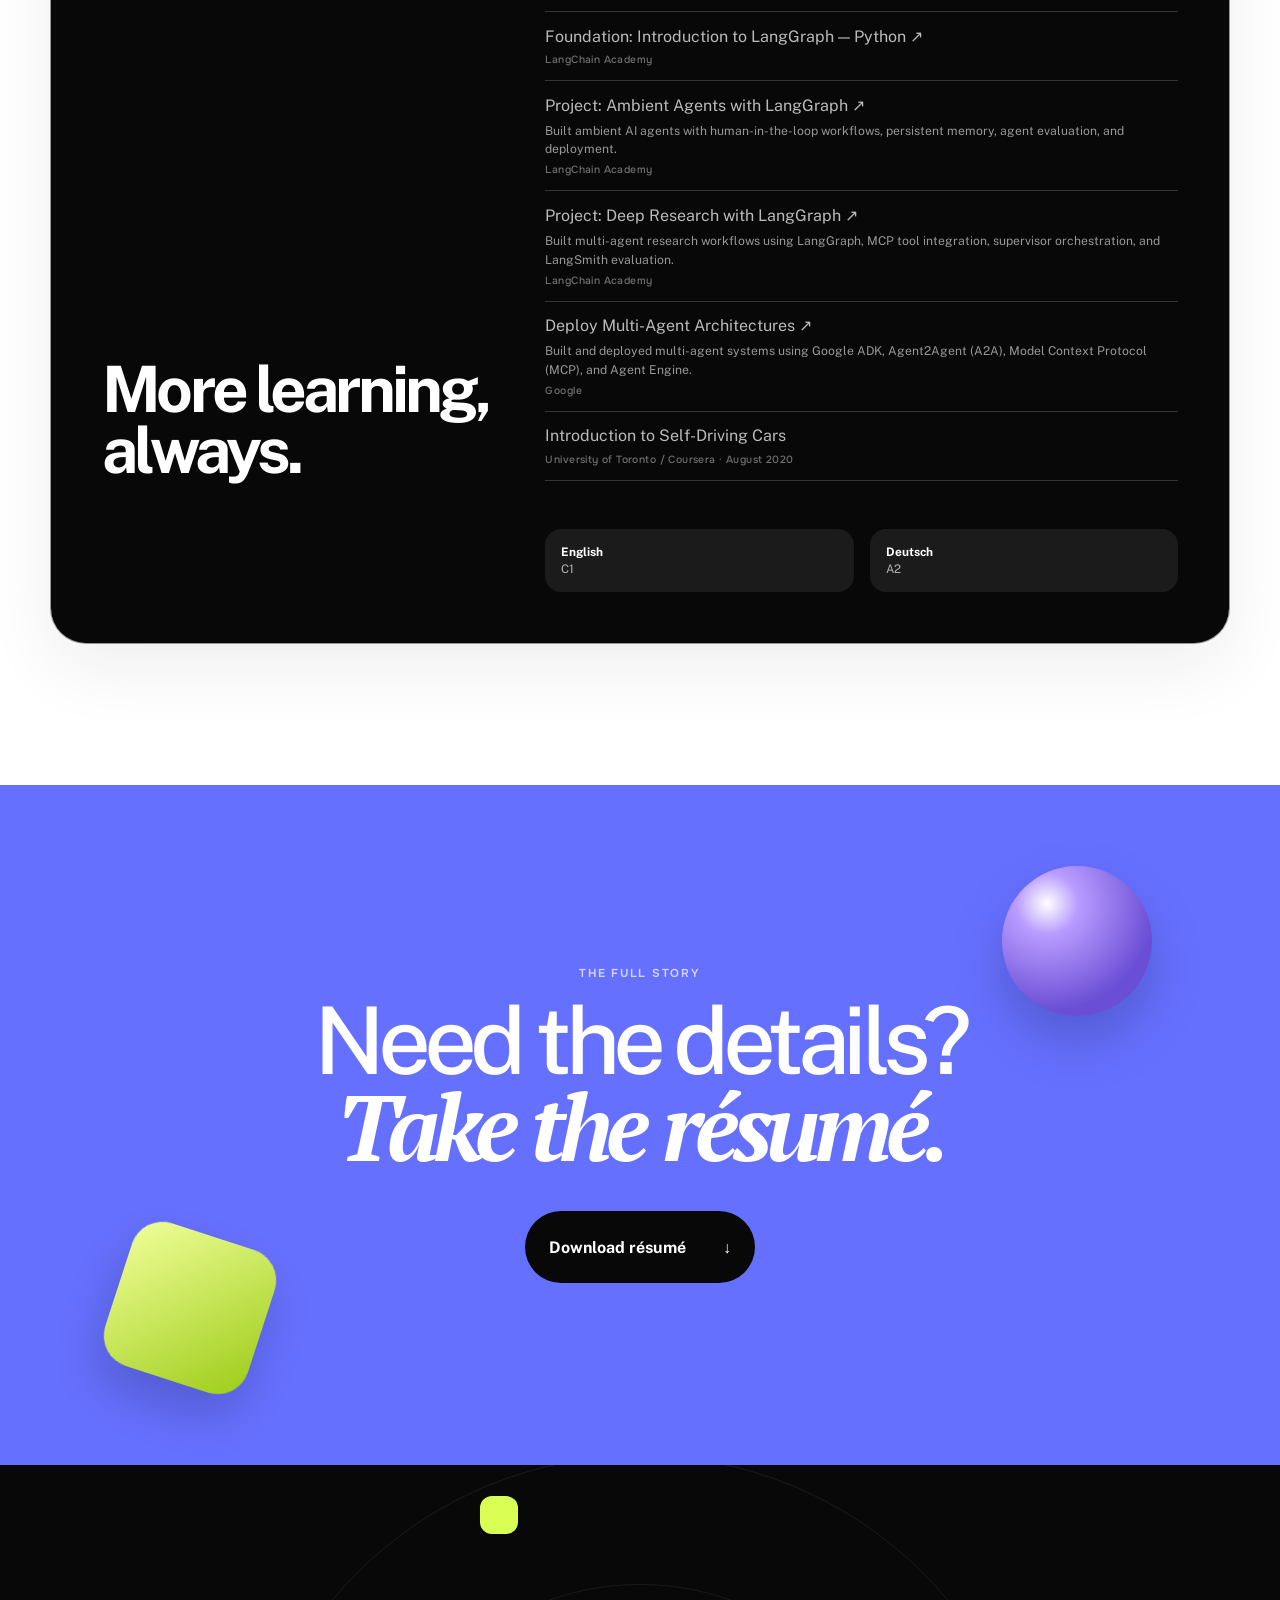
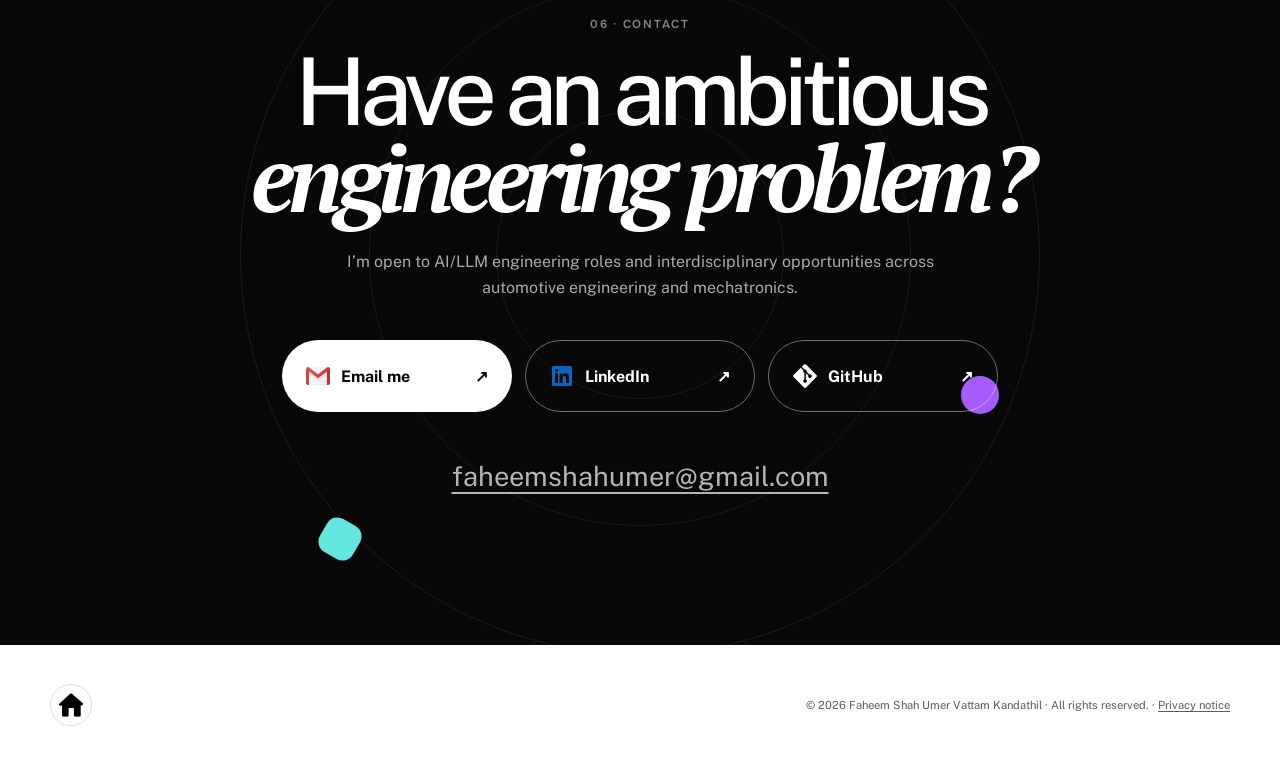
==== commit 7422423f: "Add Prompt-to-CAD project, skills, logos and updated resume" ====
--- a/index.html
+++ b/index.html
@@ -71,6 +71,10 @@
     <section class="section projects-section" id="projects" aria-labelledby="projects-title">
       <div class="section-heading reveal"><p class="section-kicker" data-en="03 · SELECTED WORK" data-de="03 · AUSGEWÄHLTE PROJEKTE">03 · SELECTED WORK</p><h2 id="projects-title"><span data-en="Systems that connect" data-de="Systeme, die">Systems that connect</span><br><em data-en="knowledge and machines." data-de="Wissen und Maschinen verbinden.">knowledge and machines.</em></h2></div>
       <div class="featured-projects">
+        <article class="project project-prompt-cad reveal">
+          <div class="project-copy"><div class="project-meta"><span data-en="PERSONAL PROJECT" data-de="PERSÖNLICHES PROJEKT">PERSONAL PROJECT</span><span>LLM · PARAMETRIC CAD</span></div><h3>Prompt-to-CAD</h3><p data-en="A Windows desktop CAD application that turns natural-language descriptions into editable parametric 3D models. Staged LLM planning produces structured modelling instructions, while CadQuery and OpenCascade build and validate the geometry locally." data-de="Eine Windows-Desktop-CAD-Anwendung, die natürlichsprachliche Beschreibungen in editierbare parametrische 3D-Modelle überführt. Eine mehrstufige LLM-Planung erzeugt strukturierte Modellierungsanweisungen, während CadQuery und OpenCascade die Geometrie lokal erstellen und validieren.">A Windows desktop CAD application that turns natural-language descriptions into editable parametric 3D models. Staged LLM planning produces structured modelling instructions, while CadQuery and OpenCascade build and validate the geometry locally.</p><p data-en="Supports selecting individual parts, conversational design changes, construction history, undo/redo, and STEP/STL export. Model generation and targeted editing were tested on a design containing ten separate parts." data-de="Unterstützt die Auswahl einzelner Bauteile, dialogbasierte Konstruktionsänderungen, Konstruktionshistorie, Rückgängig/Wiederholen und STEP/STL-Export. Modellgenerierung und gezielte Bearbeitung wurden an einem Entwurf mit zehn separaten Bauteilen getestet.">Supports selecting individual parts, conversational design changes, construction history, undo/redo, and STEP/STL export. Model generation and targeted editing were tested on a design containing ten separate parts.</p><ul class="tag-list" aria-label="Technologies" data-en-aria="Technologies" data-de-aria="Technologien"><li>Python</li><li>FastAPI</li><li>Pydantic</li><li>CadQuery</li><li>React</li><li>TypeScript</li><li>Three.js</li></ul><div class="project-links"><a href="https://github.com/faheem-shah-umer/Prompt-to-CAD" target="_blank" rel="noopener noreferrer"><span data-en="View repository" data-de="Repository ansehen">View repository</span> ↗</a></div></div>
+          <figure class="prompt-cad-visual"><div class="prompt-cad-toolbar"><span data-en="FROM PROMPT TO PARTS" data-de="VOM PROMPT ZU BAUTEILEN">FROM PROMPT TO PARTS</span><span>STEP · STL</span></div><img src="assets/prompt-to-cad-preview.png" width="1440" height="840" loading="lazy" alt="Three-part parametric spindle assembly with a mounting base, spindle, and lofted grip" data-en-alt="Three-part parametric spindle assembly with a mounting base, spindle, and lofted grip" data-de-alt="Parametrische Baugruppe aus drei Bauteilen: Montageplatte, Spindel und gelofteter Griff"><figcaption data-en="Example assembly · Editable parts and linked dimensions" data-de="Beispielbaugruppe · Editierbare Bauteile und verknüpfte Maße">Example assembly · Editable parts and linked dimensions</figcaption></figure>
+        </article>
         <article class="project project-speakrag reveal">
           <div class="project-copy"><div class="project-meta"><span data-en="PERSONAL PROJECT" data-de="PERSÖNLICHES PROJEKT">PERSONAL PROJECT</span><span>ASR · RAG · TTS</span></div><h3>SpeakRAG</h3><p data-en="A Windows desktop voice assistant that connects audio capture, local faster-whisper transcription, cited Qdrant retrieval, OpenRouter answer generation, and local Piper speech synthesis in one inspectable workflow." data-de="Ein Windows-Desktop-Sprachassistent, der Audioaufnahme, lokale Transkription mit faster-whisper, quellenbezogenes Retrieval mit Qdrant, Antwortgenerierung über OpenRouter und lokale Sprachsynthese mit Piper in einem nachvollziehbaren Workflow verbindet.">A Windows desktop voice assistant that connects audio capture, local faster-whisper transcription, cited Qdrant retrieval, OpenRouter answer generation, and local Piper speech synthesis in one inspectable workflow.</p><ul class="tag-list" aria-label="Technologies" data-en-aria="Technologies" data-de-aria="Technologien"><li>Python</li><li>PySide6</li><li>faster-whisper</li><li>Qdrant</li><li>OpenRouter</li><li>Piper ONNX</li></ul><div class="project-links"><a href="https://github.com/faheem-shah-umer/SpeakRAG" target="_blank" rel="noreferrer"><span data-en="View repository" data-de="Repository ansehen">View repository</span> ↗</a></div></div>
           <div class="speakrag-visual" aria-label="SpeakRAG voice, retrieval, and answer workflow" data-en-aria="SpeakRAG voice, retrieval, and answer workflow" data-de-aria="SpeakRAG-Workflow für Sprache, Retrieval und Antworten"><img src="assets/speakrag-preview.png" alt="SpeakRAG — ask your documents with your voice"></div>
@@ -138,13 +142,13 @@
         <details class="stack-card stack-code reveal">
           <summary><span class="stack-orb">&lt;/&gt;</span><span class="stack-summary"><small>03</small><strong data-en="Programming" data-de="Programmierung">Programming</strong><span data-en="Languages, interfaces and version control" data-de="Sprachen, Oberflächen und Versionskontrolle">Languages, interfaces and version control</span></span><span class="stack-toggle" aria-hidden="true"></span></summary>
           <div class="tool-grid">
-            <span class="tool"><img src="assets/icons/python.svg" alt="">Python</span><span class="tool"><img src="assets/icons/c.svg" alt="">C</span><span class="tool"><img src="assets/icons/cplusplus.svg" alt="">C++</span><span class="tool"><img src="assets/icons/Electron.svg" alt="">Electron</span><span class="tool"><img src="assets/icons/React.svg" alt="">React</span><span class="tool"><img src="assets/icons/Llama-cpp.jpg" alt="">llama.cpp</span><span class="tool"><img src="assets/icons/sqlite.svg" alt="">SQLite</span><span class="tool"><img src="assets/icons/qt.svg" alt="">PyQt5</span><span class="tool"><img src="assets/icons/pyside6.png" alt="">PySide6</span><span class="tool"><img src="assets/icons/PyMuPDF.svg" alt="">PyMuPDF</span><span class="tool"><img src="assets/icons/librosa.svg" alt="">librosa</span><span class="tool"><img src="assets/icons/streamlit.svg" alt="">Streamlit</span><span class="tool"><img src="assets/icons/codex.svg" alt="">OpenAI Codex</span><span class="tool"><img src="assets/icons/claude.svg" alt="">Claude Code</span><span class="tool"><img src="assets/icons/flask.svg" alt="">Flask</span><span class="tool"><img src="assets/icons/pandas.svg" alt="">Pandas</span><span class="tool"><img src="assets/icons/jupyter.svg" alt="">Jupyter</span><span class="tool"><img src="assets/icons/git.svg" alt="">Git</span><span class="tool"><img src="assets/icons/gitlab.svg" alt="">GitLab</span><span class="tool"><img src="assets/icons/bitbucket.svg" alt="">Bitbucket</span><span class="tool"><img src="assets/icons/WordPress.png" alt="">WordPress</span><span class="tool"><img src="assets/icons/Firebase.svg" alt="">Firebase</span>
+            <span class="tool"><img src="assets/icons/python.svg" alt="">Python</span><span class="tool"><img src="assets/icons/FastAPI_logo.svg.webp" alt="">FastAPI</span><span class="tool"><img src="assets/icons/Pydantic.svg" alt="">Pydantic</span><span class="tool"><img src="assets/icons/c.svg" alt="">C</span><span class="tool"><img src="assets/icons/cplusplus.svg" alt="">C++</span><span class="tool"><img src="assets/icons/Electron.svg" alt="">Electron</span><span class="tool"><img src="assets/icons/React.svg" alt="">React</span><span class="tool"><span class="tool-symbol">TS</span>TypeScript</span><span class="tool"><img src="assets/icons/threejs.png" alt="">Three.js</span><span class="tool"><img src="assets/icons/Llama-cpp.jpg" alt="">llama.cpp</span><span class="tool"><img src="assets/icons/sqlite.svg" alt="">SQLite</span><span class="tool"><img src="assets/icons/qt.svg" alt="">PyQt5</span><span class="tool"><img src="assets/icons/pyside6.png" alt="">PySide6</span><span class="tool"><img src="assets/icons/PyMuPDF.svg" alt="">PyMuPDF</span><span class="tool"><img src="assets/icons/librosa.svg" alt="">librosa</span><span class="tool"><img src="assets/icons/streamlit.svg" alt="">Streamlit</span><span class="tool"><img src="assets/icons/codex.svg" alt="">OpenAI Codex</span><span class="tool"><img src="assets/icons/claude.svg" alt="">Claude Code</span><span class="tool"><img src="assets/icons/flask.svg" alt="">Flask</span><span class="tool"><img src="assets/icons/pandas.svg" alt="">Pandas</span><span class="tool"><img src="assets/icons/jupyter.svg" alt="">Jupyter</span><span class="tool"><img src="assets/icons/git.svg" alt="">Git</span><span class="tool"><img src="assets/icons/gitlab.svg" alt="">GitLab</span><span class="tool"><img src="assets/icons/bitbucket.svg" alt="">Bitbucket</span><span class="tool"><img src="assets/icons/WordPress.png" alt="">WordPress</span><span class="tool"><img src="assets/icons/Firebase.svg" alt="">Firebase</span>
           </div>
         </details>
         <details class="stack-card stack-cax reveal">
           <summary><span class="stack-orb">3D</span><span class="stack-summary"><small>04</small><strong>CAx &amp; Simulation</strong><span data-en="Geometry, tolerances and engineering validation" data-de="Geometrie, Toleranzen und technische Validierung">Geometry, tolerances and engineering validation</span></span><span class="stack-toggle" aria-hidden="true"></span></summary>
           <div class="tool-grid">
-            <span class="tool"><span class="tool-symbol">TM</span><span data-en="Tolerance Management" data-de="Toleranzmanagement">Tolerance Management</span></span><span class="tool"><img src="assets/icons/cad.png" alt="">CAD / STEP</span><span class="tool"><span class="tool-symbol">PMI</span>PMI</span><span class="tool"><span class="tool-symbol">TA</span><span data-en="Tolerance Analysis" data-de="Toleranzanalyse">Tolerance Analysis</span></span><span class="tool"><img src="assets/icons/openCascade.png" alt="">OpenCascade / XCAF</span><span class="tool"><img src="assets/icons/gmsh.png" alt="">Gmsh</span><span class="tool"><img src="assets/icons/siemens VisVSA.png" alt="">Siemens VisVSA</span><span class="tool"><img src="assets/icons/matplotlib.svg" alt="">Matplotlib</span><span class="tool"><img src="assets/icons/matlab.svg" alt="">MATLAB</span><span class="tool"><img src="assets/icons/MSC ADAMS.png" alt="">MSC ADAMS</span>
+            <span class="tool"><span class="tool-symbol">TM</span><span data-en="Tolerance Management" data-de="Toleranzmanagement">Tolerance Management</span></span><span class="tool"><img src="assets/icons/cad.png" alt="">CAD / STEP</span><span class="tool"><img src="assets/icons/cad.png" alt=""><span data-en="Parametric CAD Modelling" data-de="Parametrische CAD-Modellierung">Parametric CAD Modelling</span></span><span class="tool"><img src="assets/icons/cadquery_logo_dark.svg" alt="">CadQuery</span><span class="tool"><span class="tool-symbol">PMI</span>PMI</span><span class="tool"><span class="tool-symbol">TA</span><span data-en="Tolerance Analysis" data-de="Toleranzanalyse">Tolerance Analysis</span></span><span class="tool"><img src="assets/icons/openCascade.png" alt="">OpenCascade / XCAF</span><span class="tool"><img src="assets/icons/gmsh.png" alt="">Gmsh</span><span class="tool"><img src="assets/icons/siemens VisVSA.png" alt="">Siemens VisVSA</span><span class="tool"><img src="assets/icons/matplotlib.svg" alt="">Matplotlib</span><span class="tool"><img src="assets/icons/matlab.svg" alt="">MATLAB</span><span class="tool"><img src="assets/icons/MSC ADAMS.png" alt="">MSC ADAMS</span>
           </div>
         </details>
         <details class="stack-card stack-auto reveal">
--- a/styles.css
+++ b/styles.css
@@ -83,6 +83,14 @@
 .project-sity { background: #e8f2f0; }.sity-visual { position: relative; min-height: 520px; display: flex; flex-direction: column; justify-content: center; align-items: center; gap: 2rem; margin: 2.5rem; padding: 3rem; overflow: hidden; border-radius: 38px; background: var(--white); }.sity-visual img { width: min(330px,80%); }.sity-visual p { margin: 0; color: #43605d; font-size: .74rem; text-align: center; }.desk-grid { display: grid; grid-template-columns: repeat(3,40px); gap: 10px; }.desk-grid span { width: 40px; height: 40px; border: 1px solid #a9bfbc; border-radius: 10px; background: #dff7f3; }.desk-grid .busy { background: #074244; box-shadow: inset 0 0 0 8px #63e6de; }.project-partner { margin: 1rem 0 0; color: #43605d !important; font-size: .78rem !important; }.project-partner a { text-underline-offset: .2rem; }.project-links { display: flex; flex-wrap: wrap; gap: 1rem; margin-top: 1.6rem; }.project-links a { font-size: .8rem; font-weight: 700; text-decoration: none; border-bottom: 1px solid; }
 .project-lantern { color: var(--white); background: linear-gradient(145deg,#17152a,#09090d 72%); }.project-lantern .project-copy > p, .project-lantern .project-meta { color: rgba(255,255,255,.68); }.project-lantern .tag-list li { border-color: rgba(255,255,255,.18); background: rgba(255,255,255,.08); }.project-lantern .project-links a { color: var(--white); }.lantern-visual { min-height: 520px; display: grid; place-items: center; margin: 2.5rem; padding: clamp(1.4rem,4vw,3rem); overflow: hidden; border: 1px solid rgba(255,255,255,.13); border-radius: 38px; background: radial-gradient(circle at 50% 18%,rgba(102,112,255,.3),transparent 43%),#101018; }.lantern-window { width: min(430px,100%); overflow: hidden; border: 1px solid rgba(255,255,255,.18); border-radius: 24px; background: rgba(12,12,18,.82); box-shadow: inset 0 1px 0 rgba(255,255,255,.1),0 30px 70px rgba(0,0,0,.38); -webkit-backdrop-filter: blur(18px); backdrop-filter: blur(18px); }.lantern-window-bar { min-height: 48px; display: flex; align-items: center; gap: 7px; padding: 0 1rem; border-bottom: 1px solid rgba(255,255,255,.1); }.lantern-window-bar > span { width: 9px; height: 9px; border-radius: 50%; background: rgba(255,255,255,.28); }.lantern-window-bar strong { margin-left: auto; font: 600 .68rem/1 "Onest",sans-serif; letter-spacing: .08em; }.lantern-model { display: flex; align-items: center; gap: .9rem; margin: 1.3rem; padding: 1rem; border: 1px solid rgba(255,255,255,.12); border-radius: 18px; background: rgba(255,255,255,.06); }.lantern-model div { display: grid; gap: .35rem; }.lantern-model small { color: rgba(255,255,255,.45); font: 600 .58rem/1 "Onest",sans-serif; letter-spacing: .14em; }.lantern-model strong { font-size: .86rem; }.lantern-status { width: 14px; height: 14px; border: 3px solid rgba(200,255,50,.3); border-radius: 50%; background: var(--lime); box-shadow: 0 0 22px rgba(200,255,50,.65); }.lantern-stream { display: grid; gap: .65rem; padding: .4rem 1.3rem 1.3rem; }.lantern-stream span { height: 10px; border-radius: 999px; background: linear-gradient(90deg,rgba(255,255,255,.58),rgba(255,255,255,.08)); }.lantern-stream span:nth-child(2) { width: 82%; }.lantern-stream span:nth-child(3) { width: 91%; }.lantern-stream span:nth-child(4) { width: 58%; }.lantern-storage { display: flex; gap: .6rem; padding: 0 1.3rem 1.3rem; }.lantern-storage span { padding: .55rem .7rem; border: 1px solid rgba(255,255,255,.12); border-radius: 999px; color: rgba(255,255,255,.65); font: 500 .62rem/1 "Onest",sans-serif; }
 .project-speakrag { color: var(--white); background: linear-gradient(145deg,#142329,#081116 72%); }
+.project-prompt-cad { background: linear-gradient(145deg,#c9d7e9,#adbed8); }
+.prompt-cad-visual { min-width: 0; min-height: 440px; display: flex; flex-direction: column; justify-content: center; gap: 1.5rem; margin: clamp(.8rem,3vw,2.5rem); padding: clamp(1rem,3vw,2rem); border: 1px solid rgba(54,76,112,.16); border-radius: 38px; background: rgba(255,255,255,.28); box-shadow: inset 0 1px 0 rgba(255,255,255,.65),0 24px 55px rgba(43,62,94,.09); }
+.prompt-cad-toolbar { display: flex; flex-wrap: wrap; justify-content: space-between; gap: .75rem; color: #3f526f; font: 600 .62rem/1.4 "Onest",sans-serif; letter-spacing: .08em; }
+.prompt-cad-visual img { display: block; width: 100%; height: auto; border-radius: 20px; }
+.prompt-cad-visual figcaption { color: #3f526f; font-size: .72rem; line-height: 1.5; text-align: center; }
+@media (max-width: 600px) {
+  .prompt-cad-visual { min-height: 320px; gap: 1rem; border-radius: 27px; }
+}
 .project-speakrag .project-copy > p, .project-speakrag .project-meta { color: rgba(255,255,255,.7); }
 .project-speakrag .tag-list li { border-color: rgba(34,233,203,.24); background: rgba(255,255,255,.07); }
 .project-speakrag .project-links a { color: var(--white); }
